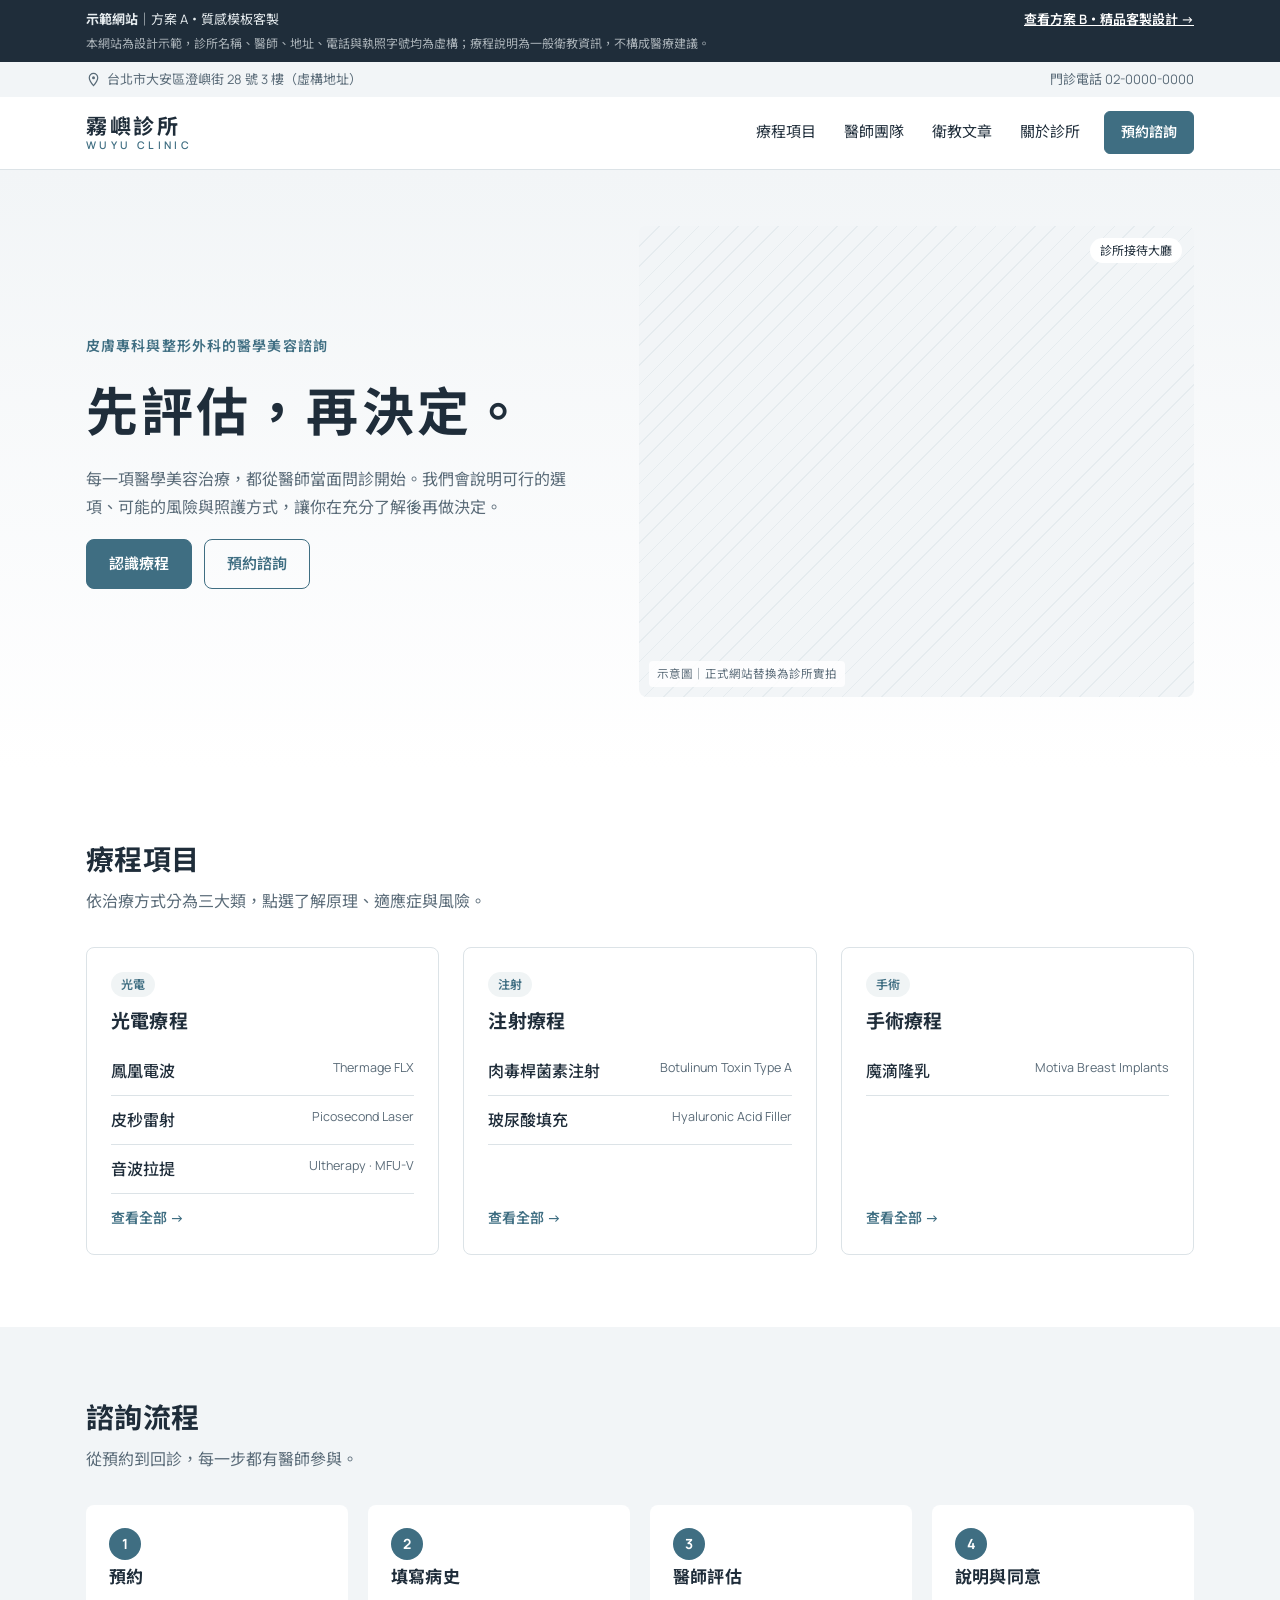
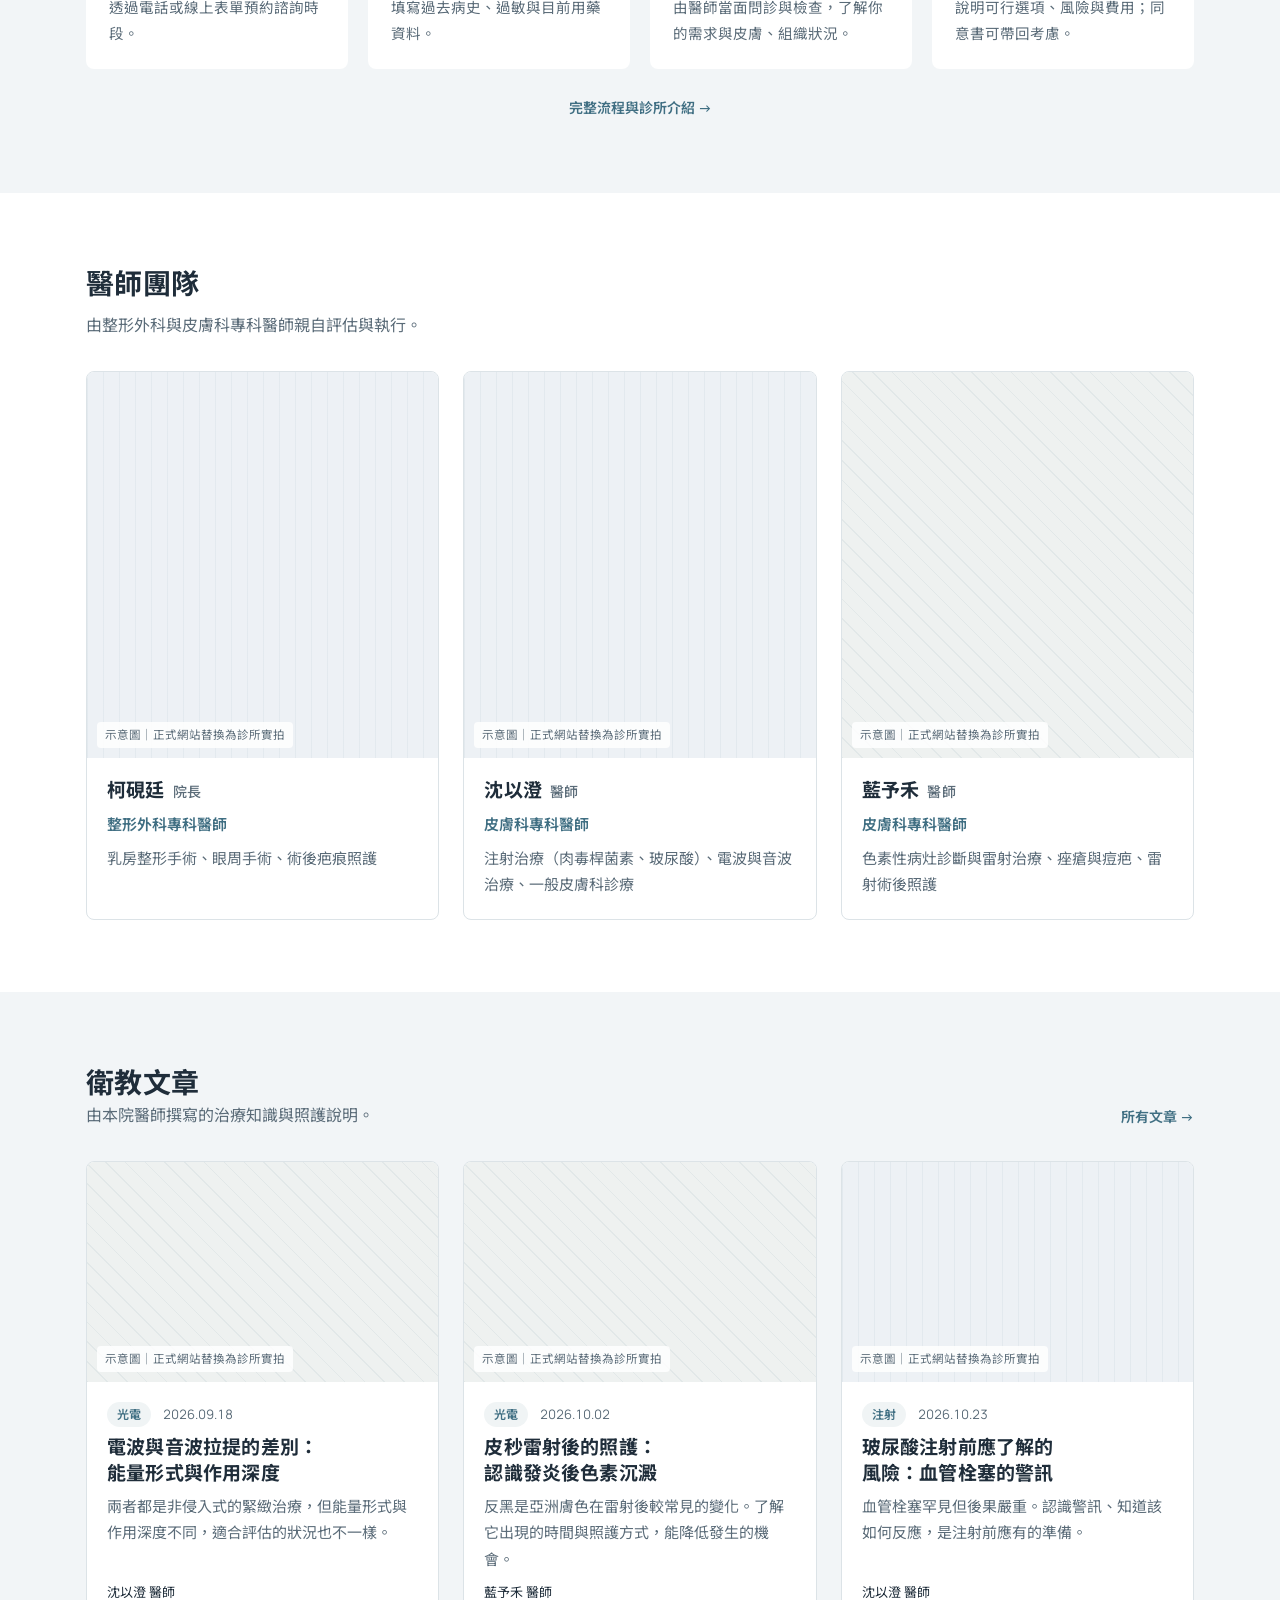
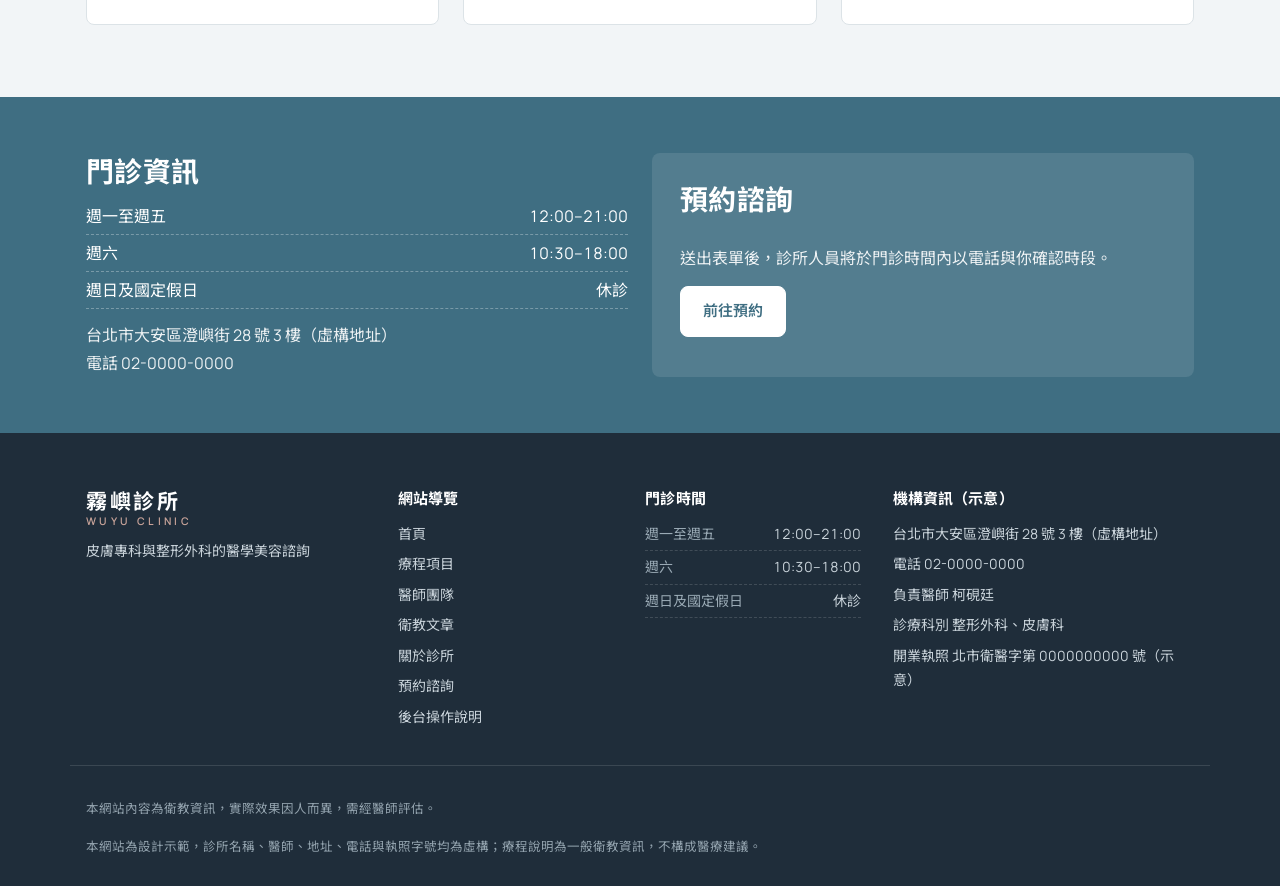
==== a/index.html @ 8a600ec7 "Add clinic website demo: plan A and plan B Co-Authored-By: Claude Opus 5.5 <noreply@anthropic.com> C" ====
<!doctype html><html lang="zh-Hant"><head><meta charset="utf-8"><meta name="robots" content="noindex,nofollow"><meta name="viewport" content="width=device-width,initial-scale=1,viewport-fit=cover"><style>body{margin:0}img{max-width:100%}[hidden]{display:none!important}</style></head><body><title>霧嶼診所 方案A</title>
<meta name="claude:viewport-fit-sides" content="cover">
<meta name="description" content="霧嶼診所（虛構）官方網站示範：療程介紹、醫師團隊、衛教文章與預約諮詢。">
<link rel="preconnect" href="https://fonts.googleapis.com"><link rel="preconnect" href="https://fonts.gstatic.com" crossorigin>
<link rel="stylesheet" href="https://fonts.googleapis.com/css2?family=Manrope:wght@400;500;600;700&family=Noto+Sans+TC:wght@400;500;700&display=swap">
<style>/* Shared: WordPress admin mock (fixed WP look in both versions) */
.wp-scroll{overflow-x:auto;-webkit-overflow-scrolling:touch;border-radius:6px;box-shadow:0 1px 2px rgba(0,0,0,.08),0 12px 32px -12px rgba(20,30,40,.25)}
.wp{min-width:760px;font-family:-apple-system,"Segoe UI","Noto Sans TC",sans-serif;font-size:13px;color:#1d2327;background:#f0f0f1;line-height:1.5;text-align:left}
.wp-bar{display:flex;gap:12px;align-items:center;background:#1d2327;color:#f0f0f1;height:32px;padding:0 12px;font-size:12px}
.wp-logo{width:20px;height:20px;border-radius:50%;border:1.5px solid #c3c4c7;display:grid;place-items:center;font-weight:700;font-size:11px;font-family:Georgia,serif}
.wp-bar-r{margin-left:auto;opacity:.8}
.wp-body{display:flex}
.wp-menu{width:132px;flex:none;background:#1d2327;padding:8px 0;display:flex;flex-direction:column}
.wp-menu span{color:#c3c4c7;padding:7px 14px;font-size:12.5px}
.wp-menu span.on{background:#2271b1;color:#fff}
.wp-main{flex:1;min-width:0;padding:16px 20px 22px}
.wp-h{display:flex;align-items:center;gap:12px;font-size:20px;font-weight:400;margin-bottom:14px}
.wp-card,.wp-box{background:#fff;border:1px solid #c3c4c7;padding:14px;margin-bottom:12px}
.wp-box{padding:10px 12px}
.wp-label{font-weight:600;margin:10px 0 5px;display:flex;align-items:center;gap:6px}
.wp-label:first-child{margin-top:0}
.wp-label.sm{font-size:12px;margin-top:10px}
.wp-label em{font-style:normal;font-weight:400;color:#646970;font-size:12px}
.wp-label .req{font-weight:500;font-size:11px;color:#b32d2e;background:#fcf0f1;padding:0 6px;border-radius:2px}
.wp-input{display:block;width:100%;box-sizing:border-box;border:1px solid #8c8f94;border-radius:4px;background:#fff;padding:6px 8px;min-height:32px;font:inherit;color:#2c3338;white-space:nowrap;overflow:hidden;text-overflow:ellipsis}
.wp-input.lg{font-size:18px;padding:8px 10px}
.wp-input.tall{white-space:normal;min-height:58px}
.wp-input.doc{min-height:96px;border-top-left-radius:0;border-top-right-radius:0}
.wp-input.rep{display:flex;justify-content:space-between;margin-bottom:4px}
.wp-input.rep span{color:#b32d2e}
.wp-input.live{outline:2px solid #2271b1;outline-offset:1px}
.wp-input.locked{background:#f6f7f7;color:#50575e;display:flex;gap:6px;align-items:center}
.wp-btn{display:inline-block;background:#2271b1;color:#fff;border:1px solid #2271b1;border-radius:3px;padding:4px 10px;font:inherit;font-size:12.5px;cursor:pointer;white-space:nowrap}
.wp-btn.ghost{background:#f6f7f7;color:#2271b1;font-size:12px}
button.wp-btn:hover{background:#135e96}
button.wp-btn:focus-visible,.wp-link.btn:focus-visible,.wp-pick:focus-visible,.wp-input.live:focus-visible{outline:2px solid #f0b849;outline-offset:2px}
.wp-hint{color:#646970;font-size:12px;display:flex;align-items:center;gap:6px}
.wp-hint.sep{border-top:1px dashed #c3c4c7;padding-top:10px;margin-top:14px}
.wp-row{display:flex;gap:10px;align-items:center;flex-wrap:wrap;margin:6px 0}
.wp-row.end{justify-content:flex-end}.wp-row.between{justify-content:space-between}
.wp-link{color:#2271b1;font-size:12px;cursor:default}
.wp-link.btn{background:none;border:0;padding:0;font:inherit;font-size:12px;color:#2271b1;cursor:pointer;text-decoration:underline;text-underline-offset:2px}
.wp-link.danger{color:#b32d2e}
.wp-imgfield{display:flex;gap:14px;align-items:flex-start}
.wp-imgmeta{flex:1;min-width:0}
.wp-thumb{width:220px;aspect-ratio:16/9;border:1px solid #dcdcde;overflow:hidden;background:#f6f7f7;flex:none}
.wp-thumb.sm{width:100%}.wp-thumb.xs{width:96px}
.wp-thumb.sel{outline:3px solid #2271b1;outline-offset:-3px}
.wp-thumb>*{width:100%;height:100%;display:block}
.wp-banners{display:grid;grid-template-columns:repeat(4,1fr);gap:10px}
.wp-banners>div{display:flex;flex-direction:column;gap:3px;font-size:12px}
.wp-picker{border-top:1px solid #dcdcde;margin-top:12px;padding-top:4px}
.wp-pickgrid{display:grid;grid-template-columns:repeat(3,1fr);gap:10px}
.wp-pick{border:1px solid #c3c4c7;background:#fff;padding:4px;cursor:pointer;display:flex;flex-direction:column;gap:4px;font:inherit;font-size:11px;color:#50575e;text-align:left}
.wp-pick>:first-child{aspect-ratio:16/9;width:100%;overflow:hidden}
.wp-pick.sel{outline:3px solid #2271b1;outline-offset:-1px}
.wp-pick:hover{border-color:#2271b1}
.wp-drop{border:2px dashed #c3c4c7;background:#fff;padding:18px;display:flex;gap:8px;justify-content:center;align-items:center;color:#50575e;margin-bottom:12px}
.wp-media{display:grid;grid-template-columns:repeat(8,1fr);gap:8px}
.wp-media .wp-thumb{width:100%;aspect-ratio:1}
.wp-table{width:100%;border-collapse:collapse;background:#fff;border:1px solid #c3c4c7;margin-top:8px}
.wp-table th{text-align:left;font-weight:600;padding:8px 10px;border-bottom:1px solid #c3c4c7}
.wp-table td{padding:8px 10px;border-bottom:1px solid #f0f0f1;vertical-align:top}
.wp-table tr:nth-child(even) td{background:#f6f7f7}
.wp-table tr.draft strong{color:#8c8f94}
.wp-table td.num{font-variant-numeric:tabular-nums;color:#50575e}
.wp-rowact{display:flex;gap:10px;margin-top:2px;flex-wrap:wrap}
.wp-status{font-size:11.5px;padding:1px 8px;border-radius:10px}
.wp-status.pub{background:#edfaef;color:#00701a}.wp-status.dr{background:#fcf9e8;color:#8a6100}
.wp-edit{display:flex;gap:16px;align-items:flex-start}
.wp-edit.mt{margin-top:16px}
.wp-fields{flex:1;min-width:0;background:#fff;border:1px solid #c3c4c7;padding:14px}
.wp-side{width:200px;flex:none}
.wp-grid4{display:grid;grid-template-columns:repeat(4,1fr);gap:8px}
.wp-grid2{display:grid;grid-template-columns:1fr 1fr;gap:0 12px}
.wp-notice{background:#fcf9e8;border-left:4px solid #dba617;padding:8px 12px;margin-bottom:12px}
.wp-toast{background:#edfaef;border-left:4px solid #00a32a;padding:10px 14px;margin:0 0 16px;font-size:14px;color:#1d2327}
.wp-check{font-size:12px;margin:6px 0 4px;padding:6px 10px;border-radius:3px}
.wp-check.ok{background:#edfaef;color:#00701a}
.wp-check.warn{background:#fcf0f1;color:#8a2424}
.wp-check-text{margin-top:4px;color:#1d2327}
.wp-check mark{background:#f5c0c0;color:#8a2424;padding:0 2px}
.wp-cb{display:inline-block;width:12px;height:12px;border:1px solid #8c8f94;border-radius:2px;background:#fff}
.wp-cb.on{background:#2271b1;border-color:#2271b1;box-shadow:inset 0 0 0 2px #fff}
.wp-toolbar{display:flex;gap:12px;align-items:center;border:1px solid #8c8f94;border-bottom:0;padding:5px 10px;margin-top:10px;background:#f6f7f7;border-radius:4px 4px 0 0;font-size:12px;color:#3c434a}
.sr-only{position:absolute;width:1px;height:1px;overflow:hidden;clip:rect(0 0 0 0);white-space:nowrap}

/* A: standard premium clinic theme — boxed 1140 grid, header + banner + main/sidebar, cards */
:root{
  --bg:#FFFFFF; --surface:#F2F5F7; --ink:#1F2D3A; --muted:#5A6B78; --primary:#3F6E82; --primary-d:#2F5466; --accent:#C9A49A; --line:#DCE3E7; --warn-bg:#FBF3F0;
  --f-sans:"Manrope","Noto Sans TC","PingFang TC","Microsoft JhengHei",sans-serif;
  color-scheme:light;
}
*{box-sizing:border-box}
body{background:var(--bg);color:var(--ink);font-family:var(--f-sans);font-size:16px;line-height:1.75;-webkit-font-smoothing:antialiased}
a{color:var(--primary)}
h1,h2,h3,h4{line-height:1.35;text-wrap:balance;margin:0;font-weight:700;letter-spacing:.01em}
p{margin:0}
.wrap{max-width:1140px;margin:0 auto;padding-left:max(16px,env(safe-area-inset-left,0px));padding-right:max(16px,env(safe-area-inset-right,0px))}
:focus-visible{outline:2px solid var(--primary);outline-offset:3px}
.demobar{background:var(--ink);color:#E6ECEF;font-size:13px;padding-block:8px}
.demobar .wrap:first-child{display:flex;flex-wrap:wrap;gap:4px 16px;justify-content:space-between}
.demobar a{color:#fff;font-weight:600}
.demobar .fic{opacity:.7;font-size:12px;margin-top:2px}
.topbar{background:var(--surface);font-size:13px;color:var(--muted)}
.topbar .wrap{display:flex;justify-content:space-between;gap:12px;flex-wrap:wrap;padding-block:6px}
.topbar span{display:inline-flex;gap:6px;align-items:center}
.hdr{position:sticky;top:env(safe-area-inset-top,0px);z-index:20;background:rgba(255,255,255,.97);border-bottom:1px solid var(--line);backdrop-filter:blur(8px)}
body::before{content:"";position:fixed;inset:0 0 auto;height:env(safe-area-inset-top,0px);z-index:30;background:var(--bg)}
.hdr .wrap{display:flex;align-items:center;justify-content:space-between;gap:16px;min-height:72px}
.logo{display:flex;flex-direction:column;text-decoration:none;color:var(--ink);line-height:1.2}
.logo-zh{font-size:21px;font-weight:700;letter-spacing:.12em}
.logo-en{font-size:10.5px;letter-spacing:.32em;color:var(--primary);font-weight:600}
.logo.light{color:#fff}.logo.light .logo-en{color:var(--accent)}
.nav{display:flex;align-items:center;gap:4px}
.nav a{color:var(--ink);text-decoration:none;padding:8px 12px;font-size:15px;border-radius:6px}
.nav a:not(.btn):hover,.nav a.is-current:not(.btn){color:var(--primary)}
.nav a.is-current:not(.btn){box-shadow:inset 0 -2px 0 var(--accent);border-radius:0}
.burger{display:none;background:none;border:0;width:44px;height:44px;padding:10px;cursor:pointer;flex-direction:column;justify-content:space-between}
.burger span:not(.sr-only){display:block;height:2px;background:var(--ink);border-radius:2px}
.btn{display:inline-flex;align-items:center;justify-content:center;gap:6px;background:var(--primary);color:#fff;text-decoration:none;border:1px solid var(--primary);padding:11px 22px;border-radius:8px;font:inherit;font-weight:600;font-size:15px;cursor:pointer;transition:background .15s}
.btn:hover{background:var(--primary-d);border-color:var(--primary-d)}
.btn.sm{padding:8px 16px;font-size:14px;color:#fff!important;margin-left:8px}
.btn.line{background:transparent;color:var(--primary)}
.btn.line:hover{background:var(--surface)}
.btn.light{background:#fff;color:var(--primary);border-color:#fff}
.row{display:flex;gap:12px;flex-wrap:wrap}
#app{transition:opacity .15s}#app.fade{opacity:0}
/* placeholders */
.ph{position:relative;background-color:var(--surface);background-image:repeating-linear-gradient(135deg,rgba(63,110,130,.07) 0 1px,transparent 1px 14px);aspect-ratio:16/10;border-radius:8px;display:flex;align-items:flex-end;overflow:hidden;max-width:100%}
.ph.v1{background-color:#EEF1F0;background-image:repeating-linear-gradient(45deg,rgba(63,110,130,.07) 0 1px,transparent 1px 14px)}
.ph.v2{background-color:#F4EFED;background-image:repeating-linear-gradient(135deg,rgba(201,164,154,.16) 0 1px,transparent 1px 14px)}
.ph.v3{background-color:#EDF1F5;background-image:repeating-linear-gradient(90deg,rgba(63,110,130,.06) 0 1px,transparent 1px 16px)}
.ph span{font-size:11.5px;color:var(--muted);background:rgba(255,255,255,.85);padding:3px 8px;margin:10px;border-radius:4px}
.ph.tall{aspect-ratio:4/3.4}.ph.portrait{aspect-ratio:4/4.4}.ph.avatar{width:56px;aspect-ratio:1;border-radius:50%;flex:none}.ph.avatar span{display:none}
.ph.mini{border-radius:0;aspect-ratio:auto;height:100%}
/* sections */
.sec{padding-block:72px}.sec.alt{background:var(--surface)}
.sec-h{margin-bottom:32px;display:flex;flex-direction:column;gap:8px}
.sec-h h2,.main h2,.split h2,.infoband h2,.handover h2{font-size:28px}
.sec-h p{color:var(--muted)}
.row-between{flex-direction:row;justify-content:space-between;align-items:flex-end;flex-wrap:wrap;gap:12px}
.eyebrow{color:var(--primary);font-weight:600;font-size:14px;letter-spacing:.08em}
.hero{background:linear-gradient(180deg,var(--surface),var(--bg));padding-block:56px 72px}
.hero-grid{display:grid;grid-template-columns:1fr 1.1fr;gap:48px;align-items:center}
.hero-t{display:flex;flex-direction:column;gap:18px}
.hero h1{font-size:clamp(34px,5vw,52px);letter-spacing:.06em}
.hero-t>p:not(.eyebrow){color:var(--muted);max-width:30em}
.hero-i{position:relative}
.ph-cap{position:absolute;right:12px;top:12px;font-size:12px;background:var(--bg);padding:2px 10px;border-radius:20px;color:var(--ink)}
.grid2{display:grid;grid-template-columns:repeat(2,minmax(0,1fr));gap:24px}
.grid3{display:grid;grid-template-columns:repeat(3,minmax(0,1fr));gap:24px}
.grid4{display:grid;grid-template-columns:repeat(4,minmax(0,1fr));gap:20px}
.card{background:var(--bg);border:1px solid var(--line);border-radius:8px;overflow:hidden;text-decoration:none;color:inherit;display:flex;flex-direction:column;transition:border-color .15s}
a.card:hover{border-color:var(--primary)}
.card>.ph{border-radius:0}
.card-b{padding:20px;display:flex;flex-direction:column;gap:8px;flex:1}
.card h3{font-size:19px}.card h3 small,.doc h2 small{font-size:14px;color:var(--muted);font-weight:500;margin-left:4px}
.card p{color:var(--muted);font-size:15px}
.card .en{font-size:13px;letter-spacing:.04em;color:var(--primary);margin-top:-4px}
.tag{align-self:flex-start;font-size:12px;font-weight:600;color:var(--primary);background:rgba(63,110,130,.08);padding:2px 10px;border-radius:20px}
.more{color:var(--primary);font-weight:600;font-size:14px;margin-top:auto;text-decoration:none}
.card.cat{padding:24px;gap:12px}
.card.cat ul{list-style:none;margin:0;padding:0;display:flex;flex-direction:column}
.card.cat li a{display:flex;justify-content:space-between;gap:8px;padding:10px 0;border-bottom:1px solid var(--line);color:var(--ink);text-decoration:none;font-weight:500}
.card.cat li a:hover{color:var(--primary)}
.card.cat small{color:var(--muted);font-weight:400;font-size:12.5px;text-align:right}
.spec{color:var(--primary)!important;font-weight:600}
.meta{display:flex;gap:12px;align-items:center;font-size:13px;color:var(--muted);flex-wrap:wrap}
.meta time{font-variant-numeric:tabular-nums}
.byline{font-size:13px;color:var(--ink);margin-top:auto}
.steps{list-style:none;margin:0;padding:0;display:grid;grid-template-columns:repeat(4,minmax(0,1fr));gap:20px;counter-reset:s}
.steps.six{grid-template-columns:repeat(3,minmax(0,1fr))}
.steps li{background:var(--bg);border:1px solid var(--line);border-radius:8px;padding:22px;display:flex;flex-direction:column;gap:6px}
.sec.alt .steps li{border-color:transparent}
.steps .n{width:32px;height:32px;border-radius:50%;background:var(--primary);color:#fff;display:grid;place-items:center;font-weight:700;font-size:14px}
.steps h3{font-size:17px}.steps p{color:var(--muted);font-size:14.5px}
.center{text-align:center;margin-top:24px}
.infoband{background:var(--primary);color:#fff;padding-block:56px}
.infoband .hours dt,.infoband .hours dd{color:#fff}
.infoband p{margin-top:12px;opacity:.9}
.cta-box{background:rgba(255,255,255,.1);border-radius:8px;padding:28px;display:flex;flex-direction:column;gap:14px;align-items:flex-start}
.hours{margin:12px 0 0;display:flex;flex-direction:column;gap:4px}
.hours div{display:flex;justify-content:space-between;gap:16px;border-bottom:1px dashed var(--line);padding-bottom:4px}
.infoband .hours div{border-color:rgba(255,255,255,.3)}
.hours dt{color:var(--muted)}.hours dd{margin:0;font-variant-numeric:tabular-nums}
/* banner + layout */
.banner{background:var(--surface);padding-block:40px 44px;border-bottom:1px solid var(--line)}
.banner h1{font-size:clamp(28px,4vw,38px);margin-top:8px;letter-spacing:.04em}
.banner p{color:var(--muted);margin-top:8px;max-width:42em}
.crumb{font-size:13px;color:var(--muted)}.crumb a{color:var(--muted);text-decoration:none}.crumb a:hover{color:var(--primary)}
.layout{display:grid;grid-template-columns:minmax(0,8fr) minmax(0,4fr);gap:48px;align-items:start}
.main{display:flex;flex-direction:column;gap:16px;min-width:0}
.main h2{font-size:23px;margin-top:20px}
.main>p,.prose p{max-width:65ch}
.lead{font-size:18px;color:var(--ink)}
.side{display:flex;flex-direction:column;gap:20px;position:sticky;top:96px}
.side-card{border:1px solid var(--line);border-radius:8px;padding:22px;display:flex;flex-direction:column;gap:10px}
.side-card h3{font-size:16px}.side-card h3:not(:first-child){margin-top:10px}
.side-card.cta{background:var(--surface);border-color:transparent}
.side-card .phone{font-size:14px;color:var(--muted)}
.links{list-style:none;margin:0;padding:0}
.links li{display:flex;justify-content:space-between;border-bottom:1px solid var(--line);padding:8px 0;font-size:15px}
.links a{color:var(--ink);text-decoration:none}.links a:hover{color:var(--primary)}
.doc-mini{display:flex;gap:12px;align-items:center;text-decoration:none;color:var(--ink)}
.doc-mini span{display:flex;flex-direction:column}.doc-mini small{color:var(--muted)}
.checks,.dots{margin:0;padding:0;list-style:none;display:flex;flex-direction:column;gap:8px}
.checks li,.dots li{padding-left:24px;position:relative}
.checks li::before{content:"";position:absolute;left:2px;top:.55em;width:10px;height:6px;border-left:2px solid var(--primary);border-bottom:2px solid var(--primary);transform:rotate(-45deg)}
.dots li::before{content:"";position:absolute;left:6px;top:.7em;width:6px;height:6px;border-radius:50%;background:var(--accent)}
.infogrid{display:grid;grid-template-columns:repeat(2,minmax(0,1fr));gap:12px;margin:0}
.infogrid div{background:var(--surface);border-radius:8px;padding:14px 16px}
.infogrid dt{font-size:13px;color:var(--primary);font-weight:700}.infogrid dd{margin:4px 0 0;font-size:15px}
.acc{border:1px solid var(--line);border-radius:8px;padding:4px 20px 18px}
.acc summary{cursor:pointer;list-style:none;display:flex;justify-content:space-between;align-items:center;padding-block:12px}
.acc summary::-webkit-details-marker{display:none}
.acc summary::after{content:"";width:9px;height:9px;border-right:2px solid var(--muted);border-bottom:2px solid var(--muted);transform:rotate(45deg);transition:transform .15s;flex:none}
.acc[open] summary::after{transform:rotate(-135deg)}
.acc summary h2{margin:0;font-size:20px}
.acc.sm{padding:0 14px 12px}.acc.sm summary h3{font-size:15px}
.risks{margin:0;display:flex;flex-direction:column;gap:10px}
.risks div{display:grid;grid-template-columns:7em 1fr;gap:12px}
.risks dt{font-weight:700;font-size:14px;color:var(--ink)}.risks dd{margin:0}
.extra{background:var(--surface);padding:14px 18px;border-radius:8px}
.notice{background:var(--warn-bg);border:1px solid #EBD9D3;border-radius:8px;padding:16px 20px;display:flex;flex-direction:column;gap:4px;font-size:15px}
.fee{margin-top:28px;font-size:14px;color:var(--muted)}
.hint{font-size:13px;color:var(--muted);margin-top:16px}
.tabs{display:flex;gap:8px;flex-wrap:wrap;margin-bottom:28px}
.tabs button{font:inherit;font-size:15px;padding:8px 20px;border-radius:20px;border:1px solid var(--line);background:var(--bg);color:var(--ink);cursor:pointer}
.tabs button[aria-pressed="true"]{background:var(--primary);border-color:var(--primary);color:#fff}
.list{display:flex;flex-direction:column;gap:20px}
.row-card{flex-direction:row}.row-card>.ph{width:38%;flex:none;aspect-ratio:auto}
.row-card h2{font-size:20px;margin:0}
.doc .card-b{gap:10px}.doc h2{font-size:22px}.doc h3{font-size:15px;margin-top:6px}
.cert{font-size:13px;color:var(--muted);margin-top:8px}
.split{display:grid;grid-template-columns:1fr 1fr;gap:48px;align-items:center;margin-bottom:48px}
.split.rev>.ph{order:2}
.split p{color:var(--muted);margin-top:10px;font-size:17px}
.info{list-style:none;margin:0;padding:0;display:flex;flex-direction:column;gap:4px;font-size:14px}
.info.dark{font-size:15px;margin-top:12px}
.narrow{max-width:720px;display:flex;flex-direction:column;gap:16px}
/* form */
.form{gap:18px}
.form label{display:flex;flex-direction:column;gap:6px;font-weight:600;font-size:15px}
.form label b{font-size:12px;color:#A0524A;font-weight:600;margin-left:4px}
.form input:not([type=radio]):not([type=checkbox]),.form select,.form textarea{font:inherit;font-weight:400;padding:11px 14px;border:1px solid var(--line);border-radius:8px;background:var(--bg);color:var(--ink);width:100%}
.form input:focus,.form select:focus,.form textarea:focus{outline:2px solid var(--primary);outline-offset:0;border-color:var(--primary)}
.f2{display:grid;grid-template-columns:1fr 1fr;gap:18px}
fieldset{border:0;padding:0;margin:0}legend{font-weight:600;font-size:15px;margin-bottom:6px}
.radios{display:flex;gap:16px;flex-wrap:wrap;padding-top:8px}
.form label.r,.form label.chk{flex-direction:row;align-items:center;gap:8px;font-weight:400}
.form label.chk{align-items:flex-start;font-size:14.5px}.form label.chk input{margin-top:6px}
.form .btn{align-self:flex-start}
.formstatus{background:var(--surface);border-left:3px solid var(--primary);padding:12px 16px;font-size:14.5px}
.map{margin:48px 0 0}.map figcaption{font-size:13px;color:var(--muted);margin-top:8px}
.mapsvg{width:100%;height:auto;border-radius:8px;display:block}
.m-bg{fill:#EAF0F2}.m-road{stroke:#fff;stroke-width:8;fill:none}.m-main{stroke:#fff;stroke-width:16;fill:none}.m-river{stroke:#C7DCE4;stroke-width:14;fill:none}.m-park{fill:#DCE8DF;rx:6}
.m-pin{fill:var(--primary)}.m-pin-halo{fill:rgba(63,110,130,.2)}.m-label{font-size:15px;font-weight:700;fill:var(--ink);font-family:var(--f-sans)}.m-label.sm{font-size:12px;fill:var(--muted);font-weight:500}.m-mrt{fill:var(--accent)}.m-mrt-t{fill:#fff;font-size:11px;font-weight:700;text-anchor:middle;font-family:var(--f-sans)}
/* backend */
.toc{display:flex;flex-wrap:wrap;gap:8px;margin-bottom:40px}
.toc button{font:inherit;font-size:14px;border:1px solid var(--line);background:var(--bg);border-radius:20px;padding:6px 14px;cursor:pointer;color:var(--ink)}
.toc button:hover{border-color:var(--primary);color:var(--primary)}
.bk{display:flex;flex-direction:column;gap:20px;padding-block:28px 44px;border-top:1px solid var(--line);scroll-margin-top:90px}
.bk-t{display:flex;gap:16px}
.bk-t .n{width:36px;height:36px;border-radius:50%;background:var(--primary);color:#fff;display:grid;place-items:center;font-weight:700;flex:none}
.bk-t>div{display:flex;flex-direction:column;gap:10px;min-width:0}
.bk h2{font-size:24px}.bk p{color:var(--muted);max-width:60ch}
.bk .checks{flex-direction:row;flex-wrap:wrap;gap:6px 24px;font-size:14.5px}
.demo-note{background:#FFF8E5;color:#6B5300!important;border-radius:6px;padding:8px 12px;font-size:14px;align-self:flex-start}
.handover{background:var(--surface);border-radius:8px;padding:28px;display:flex;flex-direction:column;gap:14px}
/* footer */
.ftr{background:var(--ink);color:#C9D3DA;padding-block:56px 28px;font-size:14px}
.ftr-grid{display:grid;grid-template-columns:1.3fr 1fr 1fr 1.4fr;gap:32px}
.ftr h4{color:#fff;font-size:15px;margin-bottom:12px}
.ftr p{margin-top:12px}
.ftr ul{list-style:none;margin:0;padding:0;display:flex;flex-direction:column;gap:6px}
.ftr a{color:#C9D3DA;text-decoration:none}.ftr a:hover{color:#fff}
.ftr .hours div{border-color:rgba(255,255,255,.15)}.ftr .hours dt{color:#9AAAB5}
.ftr-note{border-top:1px solid rgba(255,255,255,.12);margin-top:36px;padding-top:20px;font-size:12.5px;color:#93A3AE;display:flex;flex-direction:column;gap:4px}
/* responsive */
@media (max-width:960px){
  .burger{display:flex}
  .nav{position:absolute;left:0;right:0;top:100%;background:var(--bg);flex-direction:column;align-items:stretch;padding:8px max(16px,env(safe-area-inset-left,0px)) 16px;border-bottom:1px solid var(--line);display:none;box-shadow:0 12px 24px -12px rgba(0,0,0,.15)}
  .nav.open{display:flex}
  .nav a{padding:12px 4px;border-bottom:1px solid var(--line)}
  .nav a.is-current:not(.btn){box-shadow:none}
  .btn.sm{margin:12px 0 0;padding:12px}
  .hero-grid,.layout,.split{grid-template-columns:1fr;gap:32px}
  .split.rev>.ph{order:0}
  .side{position:static}
  .grid3,.grid4{grid-template-columns:repeat(2,minmax(0,1fr))}
  .steps{grid-template-columns:repeat(2,minmax(0,1fr))}
  .steps.six{grid-template-columns:repeat(2,minmax(0,1fr))}
  .ftr-grid{grid-template-columns:1fr 1fr}
}
@media (max-width:640px){
  body{font-size:15.5px}
  .sec{padding-block:48px}
  .grid2,.grid3,.grid4,.steps,.steps.six,.f2,.infogrid,.ftr-grid{grid-template-columns:1fr}
  .row-card{flex-direction:column}.row-card>.ph{width:100%;aspect-ratio:16/9}
  .risks div{grid-template-columns:1fr;gap:2px}
  .topbar .wrap span:first-child{display:none}
  .bk-t .n{width:30px;height:30px}
}
@media (prefers-reduced-motion:reduce){#app,.btn,.card,.acc summary::after{transition:none}}
</style>
<div id="shell-top"></div>
<main id="app" class="app"></main>
<div id="shell-bottom"></div>
<script>const OTHER_URL = "../b/";
const CLINIC = {
  name: '霧嶼診所', en: 'WUYU CLINIC',
  tagline: '先評估，再決定。',
  sub: '皮膚專科與整形外科的醫學美容諮詢',
  address: '台北市大安區澄嶼街 28 號 3 樓（虛構地址）',
  phone: '02-0000-0000',
  hours: [['週一至週五', '12:00–21:00'], ['週六', '10:30–18:00'], ['週日及國定假日', '休診']],
  director: '柯硯廷',
  license: '北市衛醫字第 0000000000 號（示意）',
  depts: '整形外科、皮膚科',
  transit: ['捷運站步行約 5 分鐘（示意）', '鄰近設有收費停車場（示意）'],
  fiction: '本網站為設計示範，診所名稱、醫師、地址、電話與執照字號均為虛構；療程說明為一般衛教資訊，不構成醫療建議。'
};

const NOTE_EFFECT = '實際效果因人而異，需經醫師評估。';
const NOTE_FEE = '費用依衛生局核定之收費標準收取，於諮詢時由診所人員說明。';
const NOTE_ARTICLE = '本文為一般衛教資訊，不能取代醫師當面診察。';

const CATS = { light: '光電', inject: '注射', surgery: '手術' };

const TREATMENTS = [
  {
    id: 'thermage', name: '鳳凰電波', en: 'Thermage FLX', cat: 'light', seed: 11, doctor: 'shen',
    summary: '以單極電波加熱真皮層與皮下纖維中隔的非侵入式緊緻治療。',
    principle: ['治療探頭將單極射頻能量傳入皮膚深層，使膠原蛋白受熱收縮，並啟動後續數月的膠原新生。', '探頭同步噴出冷媒保護表皮，並以震動減輕熱感。變化通常在治療後二至六個月逐步出現。'],
    indications: ['臉部與頸部輕至中度皮膚鬆弛', '眼周皮膚鬆弛與細紋（使用眼周專用探頭）', '腹部、手臂、大腿等部位的皮膚鬆弛'],
    info: [['時間', '全臉約 60–90 分鐘'], ['麻醉', '表面麻醉藥膏為主，是否併用其他止痛方式由醫師評估'], ['恢復期', '多數人當日可恢復日常作息，泛紅與輕微腫脹通常數小時至數日消退'], ['間隔', '一般為單次治療，是否再次治療及間隔由醫師依皮膚狀況評估']],
    risks: [['常見', '泛紅、腫脹、熱痛感、短暫麻刺感。'], ['少見', '燙傷、水泡、結痂、色素變化、局部凹陷或表面不平整、疤痕、暫時性感覺異常。']],
    contra: ['裝有心律調節器、植入式電擊器等電子裝置者', '懷孕中', '治療部位有傷口、感染或發炎性皮膚病', '治療部位有金屬植入物或近期注射填充物者（需先告知醫師評估）', '蟹足腫體質者'],
    care: ['當日以溫水清潔，一週內避免三溫暖、泡湯與去角質', '加強保濕與防曬', '出現水泡、持續疼痛或皮膚顏色改變，請儘速回診'],
    articles: ['rf-mfu']
  },
  {
    id: 'pico', name: '皮秒雷射', en: 'Picosecond Laser', cat: 'light', seed: 23, doctor: 'lan',
    summary: '以皮秒級（10⁻¹² 秒）脈衝處理色素與膚質問題的雷射治療。',
    principle: ['極短脈衝主要以光震波效應震碎色素顆粒，再由身體代謝，對周圍組織的熱傷害相對較少。', '搭配聚焦陣列透鏡時，能在皮膚內形成微小空泡，引發真皮層的修復與重塑。常用波長為 532、755、1064 奈米，由醫師依病灶選擇。'],
    indications: ['曬斑、雀斑等良性表淺色素斑', '太田母斑、顴骨母斑等真皮層色素病灶', '刺青', '痘疤與毛孔粗大（聚焦陣列模式）', '肝斑須經醫師評估，並非人人適合雷射治療'],
    info: [['時間', '雷射約 15–30 分鐘，另需敷表面麻醉藥膏約 30–40 分鐘'], ['麻醉', '表面麻醉'], ['恢復期', '泛紅多於數小時至兩日內消退；除斑部位可能結痂約 5–7 日，需待其自然脫落'], ['間隔', '通常需多次治療，每次間隔約 4–8 週，由醫師評估']],
    risks: [['常見', '泛紅、腫脹、點狀出血、結痂。'], ['色素變化', '發炎後色素沉澱（俗稱反黑）在亞洲膚色較常發生，多數於數月內漸淡，少數持續較久。'], ['少見', '色素脫失（反白）、水泡、疤痕、單純疱疹復發。'], ['刺青治療', '可能發生顏料變色或過敏反應。']],
    contra: ['懷孕中', '治療部位近期曝曬或曬黑', '光敏感體質或正在使用光敏感藥物', '治療部位有感染或疱疹發作', '近期服用口服 A 酸者（需告知醫師）', '蟹足腫體質', '未經診斷、疑似惡性的色素病灶（應先由皮膚科診察）'],
    care: ['輕柔清潔，依醫囑塗抹藥膏', '痂皮勿摳抓', '嚴格防曬至少三個月（物理遮蔽加防曬產品）', '一週內暫停酸類、A 醇與去角質產品', '反黑期間不自行使用美白藥品，依回診安排追蹤'],
    articles: ['pico-care']
  },
  {
    id: 'ulthera', name: '音波拉提', en: 'Ultherapy · MFU-V', cat: 'light', seed: 37, doctor: 'shen',
    summary: '以可視化微聚焦超音波，在指定深度形成熱凝固點的非侵入式拉提治療。',
    principle: ['聚焦超音波將能量集中於皮下 1.5、3.0 與 4.5 毫米等深度（含筋膜層 SMAS），形成約攝氏 60–70 度的微小熱凝固點，引發組織收縮與膠原新生。', '治療時可透過即時超音波影像確認作用層次。變化通常於二至六個月逐步出現。'],
    indications: ['眉部下垂', '下顎線與頦下皮膚鬆弛', '頸部鬆弛', '前胸細紋'],
    info: [['時間', '全臉加頸部約 60–90 分鐘'], ['麻醉', '表面麻醉，必要時由醫師開立口服止痛藥'], ['恢復期', '多數人當日可恢復日常作息；泛紅、腫脹或觸痛可能持續數日至數週'], ['間隔', '由醫師評估，一般間隔一年以上']],
    risks: [['常見', '治療中痠痛感、泛紅、腫脹、觸痛、瘀青、短暫麻木或刺痛。'], ['少見', '暫時性神經麻痺（例如嘴角活動不對稱，多於數週內恢復）、條狀紅腫、燙傷、疤痕、局部脂肪減少造成凹陷。']],
    contra: ['治療部位有開放性傷口或嚴重囊腫型痤瘡', '治療部位有金屬植入物或植入式電子裝置', '懷孕中', '凝血功能異常或使用抗凝血藥物者（需評估）', '治療部位曾注射填充物者（需告知醫師）'],
    care: ['加強保濕與防曬', '一週內避免高溫環境與用力按摩', '觸痛屬常見反應，可依醫囑服用止痛藥', '出現表情不對稱、持續麻木或皮膚破損，請儘速回診'],
    articles: ['rf-mfu']
  },
  {
    id: 'botox', name: '肉毒桿菌素注射', en: 'Botulinum Toxin Type A', cat: 'inject', seed: 41, doctor: 'shen',
    summary: '注射 A 型肉毒桿菌素，暫時放鬆特定肌肉以改善動態紋路。',
    principle: ['肉毒桿菌素阻斷神經末梢釋放乙醯膽鹼，使注射的肌肉暫時放鬆。', '作用通常於注射後 3–7 日出現，約兩週趨於穩定，之後隨神經末梢功能恢復而逐漸消退。維持時間因人而異，一般約三至六個月。'],
    indications: ['皺眉紋、抬頭紋、魚尾紋等動態紋', '咀嚼肌肥大', '腋下多汗症', '部分用途屬藥品仿單核准適應症以外的使用，醫師會於諮詢時說明'],
    info: [['時間', '約 10–20 分鐘'], ['麻醉', '冰敷或表面麻醉'], ['恢復期', '注射後可恢復日常作息，針孔處可能有短暫紅點或瘀青'], ['間隔', '兩次注射至少間隔三個月，以降低產生抗體的機會']],
    risks: [['常見', '注射處疼痛、瘀青、腫脹、頭痛。'], ['可能發生', '眼瞼或眉毛下垂、表情不對稱或不自然、眼乾、咀嚼無力或笑容不對稱（下臉部注射）。'], ['少見', '過敏反應、產生抗體使作用減弱。'], ['罕見', '藥物作用擴散造成吞嚥、說話或呼吸困難，須儘速就醫。']],
    contra: ['懷孕或哺乳中', '重症肌無力、Lambert-Eaton 症候群、肌萎縮性側索硬化症等神經肌肉疾病', '對藥品成分過敏', '注射部位感染', '正在使用胺基糖苷類抗生素等可能影響神經肌肉傳導的藥物（需告知醫師）'],
    care: ['4 小時內保持上身直立，不揉壓注射部位', '24 小時內避免劇烈運動、飲酒、三溫暖', '約兩週後回診評估'],
    articles: []
  },
  {
    id: 'filler', name: '玻尿酸填充', en: 'Hyaluronic Acid Filler', cat: 'inject', seed: 53, doctor: 'shen',
    summary: '以交聯玻尿酸凝膠補充容積、修飾凹陷與輪廓的注射治療。',
    principle: ['玻尿酸是人體原有的多醣體。經交聯處理的凝膠注入皮下或骨膜上後，可提供支撐並結合水分。', '凝膠會被身體逐漸分解，維持時間依產品與部位而異。必要時可用玻尿酸酶溶解。'],
    indications: ['法令紋、木偶紋等靜態紋與凹陷', '淚溝', '蘋果肌與夫妻宮容積流失', '下巴、鼻部輪廓修飾', '唇部'],
    info: [['時間', '約 20–40 分鐘'], ['麻醉', '表面麻醉；部分產品含局部麻醉劑'], ['恢復期', '腫脹與瘀青多於 3–7 日消退'], ['間隔', '依部位、產品與個人代謝，由醫師評估是否補充']],
    risks: [['常見', '紅腫、瘀青、觸痛、暫時性硬塊或不平整。'], ['可能發生', '不對稱、表淺注射造成的泛藍（丁達爾現象）、感染、延遲性結節或肉芽腫、過敏。'], ['罕見但嚴重', '血管栓塞。填充物進入或壓迫血管，可能造成皮膚壞死、視力受損甚至失明，極少數有腦中風的報告。鼻部、眉間與額頭屬風險較高的部位。'], ['警訊', '注射後出現劇烈疼痛、皮膚發白或網狀紫斑、視力模糊，須馬上通知診所或前往急診。']],
    contra: ['懷孕或哺乳中', '對玻尿酸或局部麻醉劑過敏', '注射部位有感染或發炎', '自體免疫疾病活動期', '凝血功能異常或使用抗凝血藥物者（需評估）', '近期進行牙科治療或接種疫苗者（需告知醫師）'],
    care: ['當日避免化妝、按壓與揉捏', '一至兩週內避免三溫暖、泡湯與劇烈運動', '可冰敷減輕腫脹', '依安排於兩週後回診', '出現上述警訊不要等待觀察'],
    articles: ['filler-safety']
  },
  {
    id: 'motiva', name: '魔滴隆乳', en: 'Motiva Breast Implants', cat: 'surgery', seed: 67, doctor: 'ko',
    summary: '以矽膠乳房植入物進行的隆乳手術，須在全身麻醉下由整形外科專科醫師施行。',
    principle: ['醫師經乳房下緣、腋下或乳暈切口，將植入物置於乳腺下或胸大肌下（含雙平面）的腔室。', '魔滴為矽膠凝膠填充的植入物，外殼為奈米級細緻表面，凝膠可隨姿勢改變形態。切口、置放層次與尺寸，由醫師依胸廓與組織條件與當事人討論後決定。'],
    indications: ['乳房發育不足', '產後或體重變化後的乳房容積流失', '兩側乳房明顯不對稱'],
    info: [['時間', '手術約 1.5–2.5 小時'], ['麻醉', '全身麻醉，由麻醉科專科醫師執行並全程監測'], ['恢復期', '術後約 1–2 週可恢復一般文書工作；4–6 週內避免上肢重訓與劇烈運動'], ['追蹤', '乳房植入物並非終身使用的裝置，日後可能需要更換或取出；術後需定期回診，並依醫囑安排超音波或磁振造影檢查']],
    risks: [['手術相關', '出血與血腫、感染、血清腫、傷口癒合不良、疤痕增生、麻醉風險。'], ['植入物相關', '莢膜攣縮（變硬、變形、疼痛）、植入物破裂、移位或旋轉、波紋感、兩側不對稱、乳頭或皮膚感覺改變。可能需要再次手術。'], ['BIA-ALCL', '乳房植入物相關間變性大細胞淋巴瘤，屬罕見的淋巴瘤，目前報告多與粗糙面植入物相關。術後多年出現單側腫脹、積液或腫塊，應回診檢查。'], ['其他', '少數人於植入後出現疲倦、關節痛等全身性症狀的報告，因果關係仍在研究中。植入物可能影響乳房攝影判讀，檢查前請告知放射人員。']],
    contra: ['未滿 18 歲', '懷孕或哺乳中', '乳房有未治療的腫瘤或感染', '身體任何部位有活動性感染', '控制不佳的糖尿病、心肺疾病或凝血異常', '無法配合術後追蹤者', '吸菸者須於術前後戒菸'],
    care: ['依醫囑穿著固定胸衣、服用藥物', '傷口保持乾燥', '依指示返診拆線與追蹤', '是否按摩依醫師指示，不自行進行', '出現發燒、單側明顯腫脹、劇痛或傷口滲液，儘速回診'],
    extra: '手術前將提供手術同意書與麻醉同意書，並保留充分的考慮時間。',
    articles: ['breast-consult']
  }
];

const DOCTORS = [
  { id: 'ko', name: '柯硯廷', title: '院長', spec: '整形外科專科醫師', certs: ['外科專科醫師', '整形外科專科醫師'], cert: '整外專醫字第 000000 號（示意）',
    edu: ['國立大學醫學系畢業', '醫學中心外科部住院醫師', '醫學中心整形外科總醫師', '醫學中心整形外科主治醫師', '台灣整形外科醫學會會員'],
    skills: ['乳房整形手術', '眼周手術', '術後疤痕照護'], bio: '負責本院手術項目的術前評估、手術執行與術後追蹤。', seed: 71 },
  { id: 'shen', name: '沈以澄', title: '醫師', spec: '皮膚科專科醫師', certs: ['皮膚科專科醫師'], cert: '皮專醫字第 000000 號（示意）',
    edu: ['醫學大學醫學系畢業', '醫學中心皮膚部住院醫師、總醫師', '區域醫院皮膚科主治醫師', '臺灣皮膚科醫學會會員'],
    skills: ['注射治療（肉毒桿菌素、玻尿酸）', '電波與音波治療', '一般皮膚科診療'], bio: '負責注射與緊緻類治療的評估與執行。', seed: 83 },
  { id: 'lan', name: '藍予禾', title: '醫師', spec: '皮膚科專科醫師', certs: ['皮膚科專科醫師'], cert: '皮專醫字第 000000 號（示意）',
    edu: ['醫學大學醫學系畢業', '醫學中心皮膚部住院醫師', '醫學中心雷射治療門診主治醫師', '臺灣皮膚科醫學會會員'],
    skills: ['色素性病灶診斷與雷射治療', '痤瘡與痘疤', '雷射術後照護'], bio: '負責色素與膚質相關雷射門診。', seed: 97 }
];

const ARTICLES = [
  { id: 'rf-mfu', title: '電波與音波拉提的差別：能量形式與作用深度', author: 'shen', date: '2026-09-18', tag: '光電', treatments: ['thermage', 'ulthera'], seed: 13,
    excerpt: '兩者都是非侵入式的緊緻治療，但能量形式與作用深度不同，適合評估的狀況也不一樣。',
    body: [
      ['兩種能量', ['電波是電流在組織內產生的體積式加熱，熱能分布在一個範圍內；音波則是把超音波聚焦成點狀，在特定深度形成微小的熱凝固點。']],
      ['作用深度', ['電波主要加熱真皮層與皮下纖維中隔。音波可設定 1.5、3.0、4.5 毫米等深度，能作用到筋膜層（SMAS），治療時並可用超音波影像確認層次。']],
      ['各自適合評估的狀況', ['皮膚偏薄、以鬆弛與細紋為主，或是以輪廓下垂為主，醫師會依組織厚度與鬆弛型態給出建議。兩者並非互相取代，有時會分次搭配。']],
      ['共同的限制', ['兩種治療的變化都需要數月才會逐步出現，幅度因人而異。鬆弛程度較嚴重時，非侵入式治療的改變有限，可能需要與醫師討論手術選項。']],
      ['治療前該告知醫師的事', ['體內是否有植入物或電子裝置、過去的填充物注射史，以及目前使用的藥物，都會影響是否適合治療與能量設定。']]
    ] },
  { id: 'pico-care', title: '皮秒雷射後的照護：認識發炎後色素沉澱', author: 'lan', date: '2026-10-02', tag: '光電', treatments: ['pico'], seed: 29,
    excerpt: '反黑是亞洲膚色在雷射後較常見的變化。了解它出現的時間與照護方式，能降低發生的機會。',
    body: [
      ['術後一週的正常變化', ['治療後數小時至兩日內常見泛紅；除斑部位可能形成細小痂皮，約 5–7 日自然脫落。這段期間請輕柔清潔、依醫囑擦藥。']],
      ['什麼是反黑', ['皮膚受到刺激發炎後，黑色素細胞增加製造色素，稱為發炎後色素沉澱。亞洲膚色較常發生，通常於術後二至四週出現，多數在數月內漸淡。']],
      ['降低機會的做法', ['嚴格防曬、不摳痂皮、暫停酸類與 A 醇等刺激性保養，治療前也避免曝曬。']],
      ['何時該回診', ['出現水泡、滲液、疼痛加劇，或顏色持續加深時，請儘速回診，由醫師判斷是否需要處置。']],
      ['為什麼治療需要間隔', ['皮膚修復需要時間。過於密集的治療會增加色素變化的風險，因此每次間隔通常為 4–8 週，由醫師依恢復狀況安排。']]
    ] },
  { id: 'filler-safety', title: '玻尿酸注射前應了解的風險：血管栓塞的警訊', author: 'shen', date: '2026-10-23', tag: '注射', treatments: ['filler'], seed: 47,
    excerpt: '血管栓塞罕見但後果嚴重。認識警訊、知道該如何反應，是注射前應有的準備。',
    body: [
      ['常見且會自行緩解的反應', ['紅腫、瘀青、觸痛與暫時性的硬塊，多數在一至兩週內緩解。']],
      ['什麼是血管栓塞', ['填充物進入血管或從外側壓迫血管，造成血流受阻。鼻部、眉間與額頭的血管分布較複雜，屬風險較高的部位。']],
      ['警訊與處置', ['注射後出現劇烈疼痛、皮膚發白或網狀紫斑、視力模糊時，應馬上聯絡施打院所或前往急診。處置包含注射玻尿酸酶等，時間是關鍵。']],
      ['選擇院所時可確認的事', ['是否由醫師親自注射；產品是否具衛生福利部醫療器材許可證，並可當場核對包裝；院內是否備有玻尿酸酶與緊急處置流程。']],
      ['注射前應告知的病史與用藥', ['過敏史、自體免疫疾病、抗凝血藥物或保健食品、近期牙科治療或疫苗接種。']]
    ] },
  { id: 'breast-consult', title: '考慮隆乳手術前，諮詢時可以問的七件事', author: 'ko', date: '2026-11-06', tag: '手術', treatments: ['motiva'], seed: 61,
    excerpt: '手術是需要時間考慮的決定。帶著這份問題清單去諮詢，能幫助你和醫師把細節談清楚。',
    body: [
      ['一、執刀與麻醉', ['執刀醫師是否為整形外科專科醫師，麻醉由誰執行、如何監測。']],
      ['二、手術場所', ['手術室的設備與急救配置，以及術後恢復室的照護安排。']],
      ['三、切口與置放層次', ['乳房下緣、腋下、乳暈切口與乳腺下、胸大肌下、雙平面各自的考量。']],
      ['四、植入物如何決定', ['植入物的種類、表面與尺寸，依胸廓與組織條件如何選擇。']],
      ['五、可能的併發症', ['莢膜攣縮、植入物破裂、BIA-ALCL，以及日後再次手術的可能。']],
      ['六、術後追蹤', ['回診頻率與超音波或磁振造影檢查的安排。乳房植入物並非終身使用的裝置。']],
      ['七、生活上的影響', ['對哺乳與乳房攝影檢查的影響，以及檢查前需要告知的事項。']],
      ['結語', ['帶著問題清單諮詢，把疑問都談清楚，並給自己充分的時間考慮。']]
    ] }
];

const FLOW = [
  ['預約', '透過電話或線上表單預約諮詢時段。'],
  ['填寫病史', '填寫過去病史、過敏與目前用藥資料。'],
  ['醫師評估', '由醫師當面問診與檢查，了解你的需求與皮膚、組織狀況。'],
  ['說明與同意', '說明可行選項、風險與費用；同意書可帶回考慮。'],
  ['治療', '依評估結果安排治療，全程由醫師執行或監督。'],
  ['回診追蹤', '提供術後照護說明，並由同一位醫師安排回診。']
];

const ABOUT = {
  values: [
    ['先評估，再決定', '每一項治療都從醫師問診開始。評估後不適合的，會直接說明原因。'],
    ['把風險講清楚', '每個療程頁都列出副作用、不適合對象與照護方式，諮詢時也會逐項說明。'],
    ['同一位醫師追蹤', '治療與回診由同一位醫師負責，讓評估與追蹤前後一致。']
  ],
  facilities: [['獨立諮詢室', '一對一問診，保護隱私。', 5], ['光電治療室', '依設備分區設置，治療前後完成清潔。', 17], ['注射治療室', '備有玻尿酸酶與緊急處置流程。', 31], ['手術室與恢復室', '配置生理監視與急救設備。', 43]],
  permit: '使用之藥品與醫療器材皆具衛生福利部許可證，字號於正式網站填入。'
};

const BANNED = ['最','保證','永久','零風險','無風險','無痛','不痛','無副作用','百分之百','100%','根治','徹底','完全','立即見效','馬上見效','一次見效','有效率','成功率','零恢復期','免開刀','第一','唯一','首選','首創','獨家','領先','頂尖','頂級','權威','名醫','專家','大師','神醫','推薦','口碑','人氣','熱門','明星','網紅','完美','神奇','奇蹟','回春','逆齡','凍齡','童顏','女神','見證','心得','術前術後','前後對比','優惠','折扣','特價','免費','限時','限量','體驗價','專案價','團購','買一送一'];

const tById = id => TREATMENTS.find(t => t.id === id);
const dById = id => DOCTORS.find(d => d.id === id);
const aById = id => ARTICLES.find(a => a.id === id);
const fmtDate = d => d.replace(/-/g, '.');

/* Shared router, state and backend mock. Each version defines window.V (renderer). */
const S = { pub: Object.fromEntries(TREATMENTS.map(t => [t.id, true])), hero: 0, picker: false, toast: '' };
const pubT = () => TREATMENTS.filter(t => S.pub[t.id]);
const ROUTES = ['home', 'treatments', 'doctors', 'articles', 'about', 'contact', 'backend'];
const PAGE_NAMES = { home: '首頁', treatments: '療程項目', doctors: '醫師團隊', articles: '衛教文章', about: '關於診所', contact: '預約諮詢', backend: '後台操作說明' };
const NAV = ['treatments', 'doctors', 'articles', 'about', 'contact'];

function parseRoute() {
  const h = (location.hash || '#home').slice(1);
  if (ROUTES.includes(h)) return { view: h };
  if (h.startsWith('t-') && tById(h.slice(2))) return { view: 'treatment', item: tById(h.slice(2)) };
  if (h.startsWith('a-') && aById(h.slice(2))) return { view: 'article', item: aById(h.slice(2)) };
  return { view: 'home' };
}

function pageTitle(r) {
  const base = r.item ? (r.item.name || r.item.title) : PAGE_NAMES[r.view];
  return (r.view === 'home' ? CLINIC.name + '｜' + CLINIC.tagline : base + '｜' + CLINIC.name) + '（示意）';
}

function renderView(r) {
  if (r.view === 'treatment' && !S.pub[r.item.id]) return V.unpublished(r.item);
  if (r.view === 'treatment') return V.treatment(r.item);
  if (r.view === 'article') return V.article(r.item);
  if (r.view === 'backend') return V.backend(backendHTML());
  return V[r.view]();
}

let firstRender = true;
function route(opts = {}) {
  const r = parseRoute();
  const app = document.getElementById('app');
  const paint = () => {
    app.innerHTML = renderView(r);
    document.title = pageTitle(r);
    if (!opts.keepScroll) window.scrollTo(0, 0);
    document.querySelectorAll('[data-nav]').forEach(a => {
      const cur = a.dataset.nav === r.view || (r.view === 'treatment' && a.dataset.nav === 'treatments') || (r.view === 'article' && a.dataset.nav === 'articles');
      a.classList.toggle('is-current', cur);
      if (cur) a.setAttribute('aria-current', 'page'); else a.removeAttribute('aria-current');
    });
    bindCommon(app);
    V.after && V.after(r, app, firstRender);
    if (!firstRender && !opts.keepScroll) { const h1 = app.querySelector('h1'); if (h1) { h1.setAttribute('tabindex', '-1'); h1.focus({ preventScroll: true }); } }
    firstRender = false;
  };
  if (!firstRender && !opts.keepScroll && V.transition) V.transition(paint); else paint();
}

function bindCommon(root) {
  root.querySelectorAll('form[data-demo-form]').forEach(f => f.addEventListener('submit', e => {
    e.preventDefault();
    const st = f.querySelector('[role="status"]');
    if (!f.checkValidity()) { f.reportValidity(); return; }
    st.textContent = '此為示範網站，資料並未送出。正式網站將寄送至診所信箱並寫入後台「聯絡表單紀錄」。';
    st.hidden = false;
  }));
  root.querySelectorAll('[data-filter]').forEach(btn => btn.addEventListener('click', () => {
    const c = btn.dataset.filter;
    root.querySelectorAll('[data-filter]').forEach(b => b.setAttribute('aria-pressed', b === btn ? 'true' : 'false'));
    root.querySelectorAll('[data-cat]').forEach(el => { el.hidden = !(c === 'all' || el.dataset.cat === c); });
  }));
  // backend interactions
  root.querySelectorAll('[data-toggle-pub]').forEach(b => b.addEventListener('click', () => {
    const id = b.dataset.togglePub; S.pub[id] = !S.pub[id];
    S.toast = S.pub[id] ? `「${tById(id).name}」已重新發布，前台療程列表與首頁已恢復顯示。` : `「${tById(id).name}」已轉為草稿（下架）。到前台療程列表看看，它已經不見了；內容仍保留在後台。`;
    route({ keepScroll: true });
  }));
  root.querySelectorAll('[data-open-picker]').forEach(b => b.addEventListener('click', () => { S.picker = !S.picker; route({ keepScroll: true }); }));
  root.querySelectorAll('[data-pick]').forEach(b => b.addEventListener('click', () => {
    S.hero = +b.dataset.pick; S.picker = false; S.toast = '首頁主視覺已更換。回到首頁就能看到新的圖片。'; route({ keepScroll: true });
  }));
  const chk = root.querySelector('#wp-summary');
  if (chk) {
    const out = root.querySelector('#wp-summary-check');
    const run = () => {
      const v = chk.value; const hits = BANNED.filter(w => v.includes(w));
      const count = root.querySelector('#wp-summary-count'); count.textContent = `${[...v].length} / 40 字`;
      if (!hits.length) { out.className = 'wp-check ok'; out.textContent = '用詞檢查通過，可以發布。'; return; }
      const re = new RegExp('(' + hits.map(w => w.replace(/[.*+?^${}()|[\]\\]/g, '\\$&')).join('|') + ')', 'g');
      const safe = v.replace(/[&<>]/g, c => ({ '&': '&amp;', '<': '&lt;', '>': '&gt;' }[c]));
      out.className = 'wp-check warn';
      out.innerHTML = '<strong>發布前提醒：</strong>以下標示的詞語可能違反醫療廣告規範，建議改寫。<div class="wp-check-text">' + safe.replace(re, '<mark>$1</mark>') + '</div>';
    };
    chk.addEventListener('input', run); run();
  }
}

/* ---------- Backend mock (shared by both versions) ---------- */
const ICON = {
  lock: '<svg viewBox="0 0 16 16" width="13" height="13" aria-hidden="true"><rect x="3" y="7" width="10" height="7" rx="1.5" fill="currentColor"/><path d="M5 7V5a3 3 0 0 1 6 0v2" fill="none" stroke="currentColor" stroke-width="1.6"/></svg>',
  img: '<svg viewBox="0 0 16 16" width="15" height="15" aria-hidden="true"><rect x="1.5" y="2.5" width="13" height="11" rx="1.5" fill="none" stroke="currentColor" stroke-width="1.3"/><circle cx="5.5" cy="6.5" r="1.4" fill="currentColor"/><path d="M2 12l4-4 3 3 2-2 3 3" fill="none" stroke="currentColor" stroke-width="1.3"/></svg>',
  pin: '<svg viewBox="0 0 16 16" width="15" height="15" aria-hidden="true"><path d="M8 1.5a4.5 4.5 0 0 0-4.5 4.5c0 3.4 4.5 8.5 4.5 8.5s4.5-5.1 4.5-8.5A4.5 4.5 0 0 0 8 1.5z" fill="none" stroke="currentColor" stroke-width="1.3"/><circle cx="8" cy="6" r="1.6" fill="currentColor"/></svg>'
};

function wpFrame(active, title, body, url) {
  const menu = [['dash', '控制台'], ['treat', '療程'], ['doc', '醫師'], ['post', '衛教文章'], ['media', '媒體庫'], ['home', '首頁設定'], ['form', '聯絡表單紀錄']];
  return `<div class="wp-scroll"><div class="wp" role="img" aria-label="WordPress 後台示意畫面：${title}">
    <div class="wp-bar"><span class="wp-logo">W</span><span>${CLINIC.name}（示意）</span><span class="wp-bar-r">嗨，診所管理員</span></div>
    <div class="wp-body">
      <nav class="wp-menu">${menu.map(([k, l]) => `<span class="${k === active ? 'on' : ''}">${l}</span>`).join('')}</nav>
      <div class="wp-main"><div class="wp-h"><span>${title}</span>${url ? `<span class="wp-btn ghost">${url}</span>` : ''}</div>${body}</div>
    </div></div></div>`;
}

function backendHTML() {
  const toast = S.toast ? `<div class="wp-toast" role="status">${S.toast}</div>` : '';
  S.toast = '';
  const heroThumb = V.thumb(S.hero, 'hero');
  const pickers = [0, 1, 2].map(i => `<button type="button" class="wp-pick ${i === S.hero ? 'sel' : ''}" data-pick="${i}" aria-label="選用圖片 ${i + 1}">${V.thumb(i, 'hero')}<span>hero-${['entrance', 'lounge', 'consult'][i]}.jpg</span></button>`).join('');

  const s1 = wpFrame('home', '首頁設定', `
    <div class="wp-card">
      <div class="wp-label">首頁主視覺</div>
      <div class="wp-imgfield"><div class="wp-thumb">${heroThumb}</div>
        <div class="wp-imgmeta"><div class="wp-row"><button type="button" class="wp-btn" data-open-picker>${S.picker ? '收起媒體庫' : '更換圖片'}</button><span class="wp-btn ghost">移除</span></div>
        <div class="wp-hint">建議尺寸 1920 × 1080 像素，JPG 或 WebP</div>
        <div class="wp-label sm">替代文字 <em>有助於搜尋引擎</em></div><div class="wp-input">診所接待大廳</div></div></div>
      ${S.picker ? `<div class="wp-picker"><div class="wp-label sm">從媒體庫選擇圖片</div><div class="wp-pickgrid">${pickers}</div></div>` : ''}
    </div>
    <div class="wp-card"><div class="wp-label">各內頁橫幅</div>
      <div class="wp-banners">${['療程項目', '醫師團隊', '衛教文章', '關於診所'].map((l, i) => `<div><div class="wp-thumb sm">${V.thumb(i + 3, 'banner')}</div><span>${l}</span><span class="wp-link">更換</span></div>`).join('')}</div>
    </div>`);

  const s2 = wpFrame('media', '媒體庫', `
    <div class="wp-drop">${ICON.img}<span>將檔案拖曳到這裡，或 <u>選擇檔案</u> 上傳</span></div>
    <div class="wp-media">${[0, 1, 2, 3, 4, 5, 6, 7].map(i => `<div class="wp-thumb ${i === 1 ? 'sel' : ''}">${V.thumb(i, 'media')}</div>`).join('')}</div>
    <div class="wp-row end"><span class="wp-hint">已選取 1 張</span><span class="wp-btn">選用這張圖片</span></div>`);

  const rows = TREATMENTS.map(t => `<tr class="${S.pub[t.id] ? '' : 'draft'}"><td><strong>${t.name}</strong><div class="wp-rowact"><span class="wp-link">編輯</span><span class="wp-link">快速編輯</span><button type="button" class="wp-link btn" data-toggle-pub="${t.id}">${S.pub[t.id] ? '轉為草稿（下架）' : '重新發布'}</button><span class="wp-link danger">移至回收桶</span></div></td><td>${CATS[t.cat]}</td><td><span class="wp-status ${S.pub[t.id] ? 'pub' : 'dr'}">${S.pub[t.id] ? '已發布' : '草稿'}</span></td><td class="num">2026.11.0${(t.seed % 9) + 1}</td></tr>`).join('');
  const s3 = wpFrame('treat', '療程', `
    <div class="wp-row"><span class="wp-btn">新增療程</span><span class="wp-hint">全部 (${TREATMENTS.length})｜已發布 (${pubT().length})｜草稿 (${TREATMENTS.length - pubT().length})</span></div>
    <table class="wp-table"><thead><tr><th>名稱</th><th>分類</th><th>狀態</th><th>修改日期</th></tr></thead><tbody>${rows}</tbody></table>`);

  const t = TREATMENTS[0];
  const s4 = wpFrame('treat', '編輯療程：鳳凰電波', `
    <div class="wp-notice">發布前自動檢查：內容含有不建議使用的詞語時，會以底色標示並提醒修改。</div>
    <div class="wp-edit"><div class="wp-fields">
      <div class="wp-input lg">${t.name}</div>
      <label class="wp-label" for="wp-summary">一句話簡介 <em>限 40 字</em></label>
      <input id="wp-summary" class="wp-input live" maxlength="40" value="${t.summary}">
      <div class="wp-row between"><span class="wp-hint">請描述治療方式，不寫療效承諾或比較用語</span><span class="wp-hint" id="wp-summary-count"></span></div>
      <div id="wp-summary-check" class="wp-check" aria-live="polite"></div>
      <div class="wp-label">原理</div><div class="wp-input tall">${t.principle[0]}</div>
      <div class="wp-label">適應症 <em>可增減列</em></div>
      ${t.indications.map(i => `<div class="wp-input rep">${i}<span>−</span></div>`).join('')}<span class="wp-link">＋ 新增一列</span>
      <div class="wp-label">療程資訊</div><div class="wp-grid4">${t.info.map(([k, v]) => `<div><span class="wp-hint">${k}</span><div class="wp-input">${v.slice(0, 14)}…</div></div>`).join('')}</div>
      <div class="wp-label">可能的副作用與風險 <b class="req">必填</b></div><div class="wp-input tall">${t.risks[0][1]}</div><div class="wp-hint">未填寫無法發布</div>
      <div class="wp-label">不適合對象 <b class="req">必填</b>　術後照護 <b class="req">必填</b></div><div class="wp-input">已填寫 5 項／3 項</div>
      <div class="wp-label">固定聲明 ${ICON.lock}</div><div class="wp-input locked">${ICON.lock} ${NOTE_EFFECT}</div><div class="wp-hint">由系統自動帶入每個療程頁，無法刪除</div>
      <div class="wp-label">療程主圖</div><div class="wp-row"><div class="wp-thumb xs">${V.thumb(5, 'media')}</div><span class="wp-hint">請勿上傳術前術後比較照片</span></div>
      <div class="wp-hint sep">依規定不刊登優惠與價格促銷資訊，因此不設價格欄位。</div>
    </div>
    <aside class="wp-side"><div class="wp-box"><div class="wp-label">發布</div><div class="wp-hint">狀態：<strong>${S.pub.thermage ? '已發布' : '草稿'}</strong></div><div class="wp-hint">可見度：公開</div><div class="wp-row between"><span class="wp-link">預覽</span><span class="wp-btn">更新</span></div></div>
      <div class="wp-box"><div class="wp-label">療程分類</div>${Object.entries(CATS).map(([k, v]) => `<div class="wp-hint"><span class="wp-cb ${k === t.cat ? 'on' : ''}"></span>${v}</div>`).join('')}</div>
      <div class="wp-box"><div class="wp-label">主治醫師</div><div class="wp-input">沈以澄 ▾</div></div></aside></div>`);

  const a = ARTICLES[1];
  const s5 = wpFrame('post', '衛教文章', `
    <div class="wp-row"><span class="wp-btn">新增文章</span></div>
    <table class="wp-table"><thead><tr><th>標題</th><th>作者醫師</th><th>日期</th></tr></thead><tbody>${ARTICLES.map(x => `<tr><td><strong>${x.title}</strong><div class="wp-rowact"><span class="wp-link">編輯</span><span class="wp-link danger">刪除</span></div></td><td>${dById(x.author).name}</td><td class="num">${fmtDate(x.date)}</td></tr>`).join('')}</tbody></table>
    <div class="wp-edit mt"><div class="wp-fields"><div class="wp-input lg">${a.title}</div>
      <div class="wp-toolbar"><b>B</b><i>I</i><span>H2</span><span>H3</span><span>• 清單</span><span>連結</span><span>${ICON.img}</span></div>
      <div class="wp-input tall doc"><strong>${a.body[0][0]}</strong><br>${a.body[0][1][0]}</div></div>
    <aside class="wp-side"><div class="wp-box"><div class="wp-label">作者醫師</div><div class="wp-input">${dById(a.author).name} ▾</div></div><div class="wp-box"><div class="wp-label">相關療程</div>${TREATMENTS.slice(0, 3).map(x => `<div class="wp-hint"><span class="wp-cb ${a.treatments.includes(x.id) ? 'on' : ''}"></span>${x.name}</div>`).join('')}</div><div class="wp-box"><div class="wp-label">精選圖片</div><div class="wp-thumb xs">${V.thumb(6, 'media')}</div></div></aside></div>`);

  const d = DOCTORS[1];
  const s6 = wpFrame('doc', '編輯醫師：' + d.name, `
    <div class="wp-edit"><div class="wp-fields">
      <div class="wp-grid2"><div><div class="wp-label">姓名</div><div class="wp-input">${d.name}</div></div><div><div class="wp-label">職稱</div><div class="wp-input">${d.title}</div></div><div><div class="wp-label">專科別</div><div class="wp-input">${d.spec}</div></div><div><div class="wp-label">專科證書字號</div><div class="wp-input">${d.cert}</div></div></div>
      <div class="wp-label">學經歷 <em>可增減列，可拖曳排序</em></div>${d.edu.slice(0, 3).map(e => `<div class="wp-input rep">${e}<span>−</span></div>`).join('')}<span class="wp-link">＋ 新增一列</span>
      <div class="wp-label">專長</div><div class="wp-input">${d.skills.join('、')}</div>
    </div><aside class="wp-side"><div class="wp-box"><div class="wp-label">醫師照片</div><div class="wp-thumb">${V.thumb(d.seed, 'portrait')}</div><span class="wp-link">更換照片</span></div><div class="wp-box"><div class="wp-label">顯示順序</div><div class="wp-input">2</div></div></aside></div>`);

  const screens = [
    ['更換首頁與內頁圖片', '首頁主視覺與各內頁橫幅都在「首頁設定」裡更換。點「更換圖片」，從媒體庫選一張，按下更新就完成。', s1, ['點「更換圖片」開啟媒體庫', '選擇圖片後自動套用', '替代文字讓搜尋引擎看懂圖片'], '示範互動：試著點「更換圖片」並選一張，再回首頁看看。重新整理後還原。'],
    ['上傳與管理圖片', '所有圖片集中在媒體庫。上傳一次，首頁、療程、文章都能重複選用。', s2, ['拖曳上傳，不需另外裁切工具', '同一張圖可用在多個頁面'], ''],
    ['新增、調整、下架療程', '療程列表一眼看到每個項目的狀態。「轉為草稿」就是下架：前台立刻不顯示，但內容保留，隨時可以重新發布。', s3, ['「新增療程」建立新項目', '「轉為草稿」下架，不會刪除內容', '「移至回收桶」才是刪除，30 天內可復原'], '示範互動：試著把一個療程「轉為草稿」，再到前台療程列表看看。重新整理後還原。'],
    ['療程內容用填表的方式編輯', '每個欄位對應前台的一個區塊，填好就會自動排版。風險、不適合對象、術後照護設為必填，固定聲明由系統帶入。', s4, ['欄位與前台區塊一一對應', '必填欄位沒填無法發布', '用詞檢查提醒可能違規的字詞'], '示範互動：在「一句話簡介」試著輸入療效承諾類的字詞，看看提醒怎麼出現。'],
    ['新增、編輯、刪除衛教文章', '寫文章就像用 Word：輸入標題與內文，選擇作者醫師與相關療程，文章會自動出現在列表與療程頁。', s5, ['所見即所得的編輯器', '選擇作者醫師，自動連到醫師介紹', '勾選相關療程，自動互相連結'], ''],
    ['更新醫師資料', '醫師異動、新增學經歷或更換照片，都在醫師頁面填表完成，前台醫師介紹會同步更新。', s6, ['學經歷可增減與排序', '顯示順序決定前台排列'], '']
  ];
  return { toast, screens };
}

const HANDOVER = ['網域、主機、後台管理員帳號均以診所名義申請與持有，完工時交付完整帳號資料與操作手冊', '提供到院或線上操作教學，並附錄影與圖文手冊', '版型或項目調整需求，於提出後 14 天內處理完成', '維護方式與費用於報價單說明'];

window.addEventListener('hashchange', () => route());
window.addEventListener('DOMContentLoaded', () => { V.shell(); route(); });

function mapSVG() {
  return `<svg class="mapsvg" viewBox="0 0 600 300" role="img" aria-label="地圖示意">
    <rect width="600" height="300" class="m-bg"/>
    <path d="M0 210 L600 170" class="m-main"/><path d="M180 0 L230 300" class="m-main"/>
    <path d="M0 90 L600 60 M0 270 L600 240 M60 0 L90 300 M380 0 L410 300 M520 0 L540 300" class="m-road"/>
    <path d="M440 0 C430 80 470 140 600 150" class="m-river"/>
    <rect x="250" y="80" width="110" height="70" class="m-park"/>
    <g transform="translate(312 186)"><circle r="18" class="m-pin-halo"/><circle r="7" class="m-pin"/></g>
    <text x="330" y="224" class="m-label">霧嶼診所（示意）</text>
    <text x="196" y="40" class="m-label sm" transform="rotate(80 196 40)">澄嶼街</text>
    <g transform="translate(110 188)"><rect x="-9" y="-9" width="18" height="18" rx="4" class="m-mrt"/><text y="4" class="m-mrt-t">M</text></g>
  </svg>`;
}

/* Version A — 質感模板客製 */
const HERO_LABELS = ['診所接待大廳', '候診休息區', '一對一諮詢室'];
const ph = (v, label, cls = '') => `<div class="ph v${v % 4} ${cls}" role="img" aria-label="${label}（示意圖）"><span>示意圖｜正式網站替換為診所實拍</span></div>`;
const L = (view, text, cls = '') => `<a href="#${view}" class="${cls}">${text}</a>`;
const crumb = (...items) => `<nav class="crumb" aria-label="麵包屑">${L('home', '首頁')}${items.map(([v, t]) => v ? ` / ${L(v, t)}` : ` / <span>${t}</span>`).join('')}</nav>`;
const banner = (title, sub, crumbs) => `<section class="banner"><div class="wrap">${crumb(...crumbs)}<h1>${title}</h1>${sub ? `<p>${sub}</p>` : ''}</div></section>`;
const tCard = t => `<a class="card tcard" href="#t-${t.id}" data-cat="${t.cat}">${ph(t.seed, t.name)}<div class="card-b"><span class="tag">${CATS[t.cat]}</span><h3>${t.name}</h3><p class="en">${t.en}</p><p>${t.summary}</p><span class="more">了解更多 →</span></div></a>`;
const aCard = a => `<a class="card acard" href="#a-${a.id}">${ph(a.seed, a.title)}<div class="card-b"><div class="meta"><span class="tag">${a.tag}</span><time>${fmtDate(a.date)}</time></div><h3>${a.title}</h3><p>${a.excerpt}</p><span class="byline">${dById(a.author).name} 醫師</span></div></a>`;
const hoursList = () => `<dl class="hours">${CLINIC.hours.map(([d, h]) => `<div><dt>${d}</dt><dd>${h}</dd></div>`).join('')}</dl>`;
const ctaCard = () => `<div class="side-card cta"><h3>預約諮詢</h3><p>療程是否適合，需由醫師當面評估。</p><a class="btn" href="#contact">線上預約</a><p class="phone">電話 ${CLINIC.phone}</p></div>`;

const V = {
  thumb(i, kind) { return `<div class="ph v${i % 4} mini" aria-hidden="true"></div>`; },

  shell() {
    document.getElementById('shell-top').innerHTML = `
      <div class="demobar"><div class="wrap"><span><b>示範網站</b>｜方案 A・質感模板客製</span><a href="${OTHER_URL}" >查看方案 B・精品客製設計 →</a></div><p class="wrap fic">${CLINIC.fiction}</p></div>
      <div class="topbar"><div class="wrap"><span>${ICON.pin} ${CLINIC.address}</span><span>門診電話 ${CLINIC.phone}</span></div></div>
      <header class="hdr"><div class="wrap">
        <a href="#home" class="logo"><span class="logo-zh">${CLINIC.name}</span><span class="logo-en">${CLINIC.en}</span></a>
        <button class="burger" type="button" aria-expanded="false" aria-controls="mainnav"><span></span><span></span><span></span><span class="sr-only">選單</span></button>
        <nav id="mainnav" class="nav">${NAV.filter(n => n !== 'contact').map(n => `<a href="#${n}" data-nav="${n}">${PAGE_NAMES[n]}</a>`).join('')}<a href="#contact" data-nav="contact" class="btn sm">預約諮詢</a></nav>
      </div></header>`;
    document.getElementById('shell-bottom').innerHTML = `
      <footer class="ftr"><div class="wrap ftr-grid">
        <div><div class="logo light"><span class="logo-zh">${CLINIC.name}</span><span class="logo-en">${CLINIC.en}</span></div><p>${CLINIC.sub}</p></div>
        <div><h4>網站導覽</h4><ul>${['home', ...NAV].map(n => `<li>${L(n, PAGE_NAMES[n])}</li>`).join('')}<li>${L('backend', '後台操作說明')}</li></ul></div>
        <div><h4>門診時間</h4>${hoursList()}</div>
        <div><h4>機構資訊（示意）</h4><ul class="info"><li>${CLINIC.address}</li><li>電話 ${CLINIC.phone}</li><li>負責醫師 ${CLINIC.director}</li><li>診療科別 ${CLINIC.depts}</li><li>開業執照 ${CLINIC.license}</li></ul></div>
      </div><div class="wrap ftr-note"><p>本網站內容為衛教資訊，${NOTE_EFFECT}</p><p>${CLINIC.fiction}</p></div></footer>`;
    const b = document.querySelector('.burger'), nav = document.getElementById('mainnav');
    b.addEventListener('click', () => { const o = b.getAttribute('aria-expanded') === 'true'; b.setAttribute('aria-expanded', String(!o)); nav.classList.toggle('open', !o); });
    nav.addEventListener('click', e => { if (e.target.closest('a')) { b.setAttribute('aria-expanded', 'false'); nav.classList.remove('open'); } });
  },

  transition(paint) { const app = document.getElementById('app'); app.classList.add('fade'); setTimeout(() => { paint(); app.classList.remove('fade'); }, 150); },

  home() {
    const groups = Object.entries(CATS).map(([k, v]) => ({ k, v, items: pubT().filter(t => t.cat === k) })).filter(g => g.items.length);
    return `
    <section class="hero"><div class="wrap hero-grid">
      <div class="hero-t"><p class="eyebrow">${CLINIC.sub}</p><h1>${CLINIC.tagline}</h1><p>每一項醫學美容治療，都從醫師當面問診開始。我們會說明可行的選項、可能的風險與照護方式，讓你在充分了解後再做決定。</p>
        <div class="row">${L('treatments', '認識療程', 'btn')}${L('contact', '預約諮詢', 'btn line')}</div></div>
      <div class="hero-i">${ph(S.hero, HERO_LABELS[S.hero], 'tall')}<span class="ph-cap">${HERO_LABELS[S.hero]}</span></div>
    </div></section>
    <section class="sec"><div class="wrap"><div class="sec-h"><h2>療程項目</h2><p>依治療方式分為三大類，點選了解原理、適應症與風險。</p></div>
      <div class="grid3">${groups.map(g => `<div class="card cat"><span class="tag">${g.v}</span><h3>${g.v}療程</h3><ul>${g.items.map(t => `<li>${L('t-' + t.id, t.name + ' <small>' + t.en + '</small>')}</li>`).join('')}</ul>${L('treatments', '查看全部 →', 'more')}</div>`).join('')}</div></div></section>
    <section class="sec alt"><div class="wrap"><div class="sec-h"><h2>諮詢流程</h2><p>從預約到回診，每一步都有醫師參與。</p></div>
      <ol class="steps">${FLOW.slice(0, 4).map(([h, p], i) => `<li><span class="n">${i + 1}</span><h3>${h}</h3><p>${p}</p></li>`).join('')}</ol><p class="center">${L('about', '完整流程與診所介紹 →', 'more')}</p></div></section>
    <section class="sec"><div class="wrap"><div class="sec-h"><h2>醫師團隊</h2><p>由整形外科與皮膚科專科醫師親自評估與執行。</p></div>
      <div class="grid3">${DOCTORS.map(d => `<a class="card dcard" href="#doctors">${ph(d.seed, d.name + '醫師照片', 'portrait')}<div class="card-b"><h3>${d.name} <small>${d.title}</small></h3><p class="spec">${d.spec}</p><p>${d.skills.join('、')}</p></div></a>`).join('')}</div></div></section>
    <section class="sec alt"><div class="wrap"><div class="sec-h row-between"><div><h2>衛教文章</h2><p>由本院醫師撰寫的治療知識與照護說明。</p></div>${L('articles', '所有文章 →', 'more')}</div>
      <div class="grid3">${ARTICLES.slice(0, 3).map(aCard).join('')}</div></div></section>
    <section class="infoband"><div class="wrap grid2">
      <div><h2>門診資訊</h2>${hoursList()}<p>${CLINIC.address}<br>電話 ${CLINIC.phone}</p></div>
      <div class="cta-box"><h2>預約諮詢</h2><p>送出表單後，診所人員將於門診時間內以電話與你確認時段。</p>${L('contact', '前往預約', 'btn light')}</div>
    </div></section>`;
  },

  treatments() {
    return banner('療程項目', '以下為本院提供的醫學美容療程。療程是否適合需經醫師評估。', [[null, '療程項目']]) + `
    <section class="sec"><div class="wrap">
      <div class="tabs" role="group" aria-label="療程分類"><button type="button" data-filter="all" aria-pressed="true">全部</button>${Object.entries(CATS).map(([k, v]) => `<button type="button" data-filter="${k}" aria-pressed="false">${v}</button>`).join('')}</div>
      <div class="grid3">${pubT().map(tCard).join('')}</div>
      ${pubT().length < TREATMENTS.length ? `<p class="hint">有 ${TREATMENTS.length - pubT().length} 個療程目前在後台設為草稿，因此未顯示。${L('backend', '回到後台示意')}</p>` : ''}
      <p class="fee">${NOTE_FEE}</p></div></section>`;
  },

  treatment(t) {
    const d = dById(t.doctor);
    const others = pubT().filter(x => x.id !== t.id);
    return banner(t.name, t.en + '｜' + CATS[t.cat] + '療程', [['treatments', '療程項目'], [null, t.name]]) + `
    <section class="sec"><div class="wrap layout">
      <article class="main">
        <p class="lead">${t.summary}</p>
        ${ph(t.seed, t.name + '療程情境')}
        <h2>療程原理</h2>${t.principle.map(p => `<p>${p}</p>`).join('')}
        <h2>適應症</h2><ul class="checks">${t.indications.map(i => `<li>${i}</li>`).join('')}</ul>
        <h2>療程資訊</h2><dl class="infogrid">${t.info.map(([k, v]) => `<div><dt>${k}</dt><dd>${v}</dd></div>`).join('')}</dl>
        <details open class="acc"><summary><h2>可能的副作用與風險</h2></summary><dl class="risks">${t.risks.map(([k, v]) => `<div><dt>${k}</dt><dd>${v}</dd></div>`).join('')}</dl></details>
        <details open class="acc"><summary><h2>不適合對象</h2></summary><ul class="dots">${t.contra.map(i => `<li>${i}</li>`).join('')}</ul></details>
        <details open class="acc"><summary><h2>術後照護</h2></summary><ul class="dots">${t.care.map(i => `<li>${i}</li>`).join('')}</ul></details>
        ${t.extra ? `<p class="extra">${t.extra}</p>` : ''}
        <div class="notice"><p><strong>${NOTE_EFFECT}</strong></p><p>${NOTE_FEE}</p></div>
        ${t.articles.length ? `<h2>相關衛教文章</h2><div class="grid2">${t.articles.map(id => aCard(aById(id))).join('')}</div>` : ''}
      </article>
      <aside class="side">
        ${ctaCard()}
        <div class="side-card"><h3>主治醫師</h3><a class="doc-mini" href="#doctors">${ph(d.seed, d.name, 'avatar')}<span><b>${d.name} ${d.title}</b><small>${d.spec}</small></span></a></div>
        <div class="side-card"><h3>其他療程</h3><ul class="links">${others.map(x => `<li>${L('t-' + x.id, x.name)}</li>`).join('')}</ul></div>
        <div class="side-card"><h3>門診時間</h3>${hoursList()}</div>
      </aside></div></section>`;
  },

  unpublished(t) {
    return banner(t.name, '此療程目前未公開', [['treatments', '療程項目'], [null, t.name]]) + `<section class="sec"><div class="wrap narrow"><p>這個療程已在後台轉為草稿，前台暫不顯示。重新發布後就會回到療程列表。</p><p>${L('backend', '回到後台示意', 'btn')}</p></div></section>`;
  },

  doctors() {
    return banner('醫師團隊', '由整形外科與皮膚科專科醫師親自評估、執行與追蹤。', [[null, '醫師團隊']]) + `
    <section class="sec"><div class="wrap"><div class="grid3">${DOCTORS.map(d => `
      <article class="card doc">${ph(d.seed, d.name + '醫師照片', 'portrait')}<div class="card-b">
        <h2>${d.name} <small>${d.title}</small></h2><p class="spec">${d.spec}</p><p>${d.bio}</p>
        <h3>專長</h3><ul class="dots">${d.skills.map(s => `<li>${s}</li>`).join('')}</ul>
        <details class="acc sm"><summary><h3>學經歷與證書</h3></summary><ul class="dots">${d.edu.map(s => `<li>${s}</li>`).join('')}</ul><p class="cert">${d.certs.join('、')}<br>${d.cert}</p></details>
        <p class="hint">人物為示意</p></div></article>`).join('')}</div></div></section>`;
  },

  articles() {
    return banner('衛教文章', '由本院醫師撰寫，說明治療原理、風險與照護方式。', [[null, '衛教文章']]) + `
    <section class="sec"><div class="wrap layout"><div class="main"><div class="list">${ARTICLES.map(a => `
      <a class="card row-card" href="#a-${a.id}">${ph(a.seed, a.title)}<div class="card-b"><div class="meta"><span class="tag">${a.tag}</span><time>${fmtDate(a.date)}</time></div><h2>${a.title}</h2><p>${a.excerpt}</p><span class="byline">${dById(a.author).name} 醫師</span></div></a>`).join('')}</div></div>
      <aside class="side"><div class="side-card"><h3>文章分類</h3><ul class="links">${Object.values(CATS).map(c => `<li><span>${c}</span><small>${ARTICLES.filter(a => a.tag === c).length}</small></li>`).join('')}</ul></div>
      <div class="side-card"><h3>相關療程</h3><ul class="links">${pubT().map(x => `<li>${L('t-' + x.id, x.name)}</li>`).join('')}</ul></div></aside></div></section>`;
  },

  article(a) {
    const d = dById(a.author);
    return banner(a.title, '', [['articles', '衛教文章'], [null, a.tag]]) + `
    <section class="sec"><div class="wrap layout"><article class="main prose">
      <div class="meta"><span class="tag">${a.tag}</span><time>${fmtDate(a.date)}</time><a href="#doctors">撰文｜${d.name} 醫師</a></div>
      <p class="lead">${a.excerpt}</p>
      ${a.body.map(([h, ps]) => `<h2>${h}</h2>${ps.map(p => `<p>${p}</p>`).join('')}`).join('')}
      <div class="notice"><p>${NOTE_ARTICLE}</p></div>
    </article><aside class="side">
      <div class="side-card"><h3>撰文醫師</h3><a class="doc-mini" href="#doctors">${ph(d.seed, d.name, 'avatar')}<span><b>${d.name} ${d.title}</b><small>${d.spec}</small></span></a></div>
      <div class="side-card"><h3>相關療程</h3><ul class="links">${a.treatments.filter(id => S.pub[id]).map(id => `<li>${L('t-' + id, tById(id).name)}</li>`).join('')}</ul></div>
      ${ctaCard()}</aside></div></section>`;
  },

  about() {
    return banner('關於診所', CLINIC.sub, [[null, '關於診所']]) + `
    <section class="sec"><div class="wrap">${ABOUT.values.map(([h, p], i) => `<div class="split ${i % 2 ? 'rev' : ''}">${ph(i + 4, h)}<div><h2>${h}</h2><p>${p}</p></div></div>`).join('')}</div></section>
    <section class="sec alt"><div class="wrap"><div class="sec-h"><h2>設備與環境</h2><p>${ABOUT.permit}</p></div>
      <div class="grid4">${ABOUT.facilities.map(([h, p, s]) => `<div class="card">${ph(s, h)}<div class="card-b"><h3>${h}</h3><p>${p}</p></div></div>`).join('')}</div></div></section>
    <section class="sec"><div class="wrap"><div class="sec-h"><h2>諮詢流程</h2></div><ol class="steps six">${FLOW.map(([h, p], i) => `<li><span class="n">${i + 1}</span><h3>${h}</h3><p>${p}</p></li>`).join('')}</ol></div></section>
    <section class="sec alt"><div class="wrap grid2"><div><h2>診所資訊</h2><ul class="info dark"><li>${CLINIC.address}</li><li>電話 ${CLINIC.phone}</li><li>負責醫師 ${CLINIC.director}</li><li>診療科別 ${CLINIC.depts}</li><li>開業執照 ${CLINIC.license}</li></ul></div><div><h2>門診時間</h2>${hoursList()}</div></div></section>`;
  },

  contact() {
    return banner('預約諮詢', '送出表單後，診所人員將於門診時間內以電話與你確認時段。療程是否適合，需由醫師當面評估。', [[null, '預約諮詢']]) + `
    <section class="sec"><div class="wrap layout">
      <form class="main form" data-demo-form novalidate>
        <div class="f2"><label>姓名 <b>必填</b><input id="f-name" required autocomplete="name"></label><label>聯絡電話 <b>必填</b><input id="f-tel" type="tel" required autocomplete="tel"></label></div>
        <label>Email<input id="f-mail" type="email" autocomplete="email"></label>
        <div class="f2"><label>想諮詢的項目<select id="f-item">${TREATMENTS.map(t => `<option>${t.name}</option>`).join('')}<option>尚未確定，想先諮詢</option></select></label>
        <fieldset><legend>希望時段</legend><div class="radios">${['平日午後', '平日晚間', '週六'].map((x, i) => `<label class="r"><input type="radio" name="slot" id="f-slot${i}" ${i ? '' : 'checked'}>${x}</label>`).join('')}</div></fieldset></div>
        <label>想詢問的事項<textarea id="f-msg" rows="4"></textarea></label>
        <label class="chk"><input type="checkbox" id="f-agree" required>我了解此表單僅為預約諮詢，療程是否適合需由醫師當面評估</label>
        <button class="btn" type="submit">送出預約</button>
        <p role="status" class="formstatus" hidden></p>
      </form>
      <aside class="side"><div class="side-card"><h3>診所資訊</h3><ul class="info dark"><li>${CLINIC.address}</li><li>電話 ${CLINIC.phone}</li></ul><h3>門診時間</h3>${hoursList()}<h3>交通方式</h3><ul class="dots">${CLINIC.transit.map(x => `<li>${x}</li>`).join('')}</ul></div></aside>
    </div><div class="wrap"><figure class="map">${mapSVG()}<figcaption>地圖示意｜正式網站嵌入地圖服務</figcaption></figure></div></section>`;
  },

  backend({ toast, screens }) {
    return banner('診所人員可以自己做的事', '正式網站採用 WordPress。以下為後台畫面示意：日常更新都是填表單與按按鈕，不需要程式背景。', [[null, '後台操作說明']]) + `
    <section class="sec"><div class="wrap">${toast}
      <nav class="toc" aria-label="本頁內容">${screens.map(([h], i) => `<button type="button" data-jump="bk${i}">${h}</button>`).join('')}</nav>
      ${screens.map(([h, p, frame, pts, demo], i) => `<section class="bk" id="bk${i}"><div class="bk-t"><span class="n">${i + 1}</span><div><h2>${h}</h2><p>${p}</p><ul class="checks">${pts.map(x => `<li>${x}</li>`).join('')}</ul>${demo ? `<p class="demo-note">${demo}</p>` : ''}</div></div>${frame}</section>`).join('')}
      <section class="handover"><h2>交付與維護</h2><ul class="checks">${HANDOVER.map(x => `<li>${x}</li>`).join('')}</ul></section>
    </div></section>`;
  },

  after(r, app) {
    app.querySelectorAll('[data-jump]').forEach(b => b.addEventListener('click', () => document.getElementById(b.dataset.jump).scrollIntoView({ behavior: matchMedia('(prefers-reduced-motion: reduce)').matches ? 'auto' : 'smooth' })));
  }
};
</script>
</body></html>
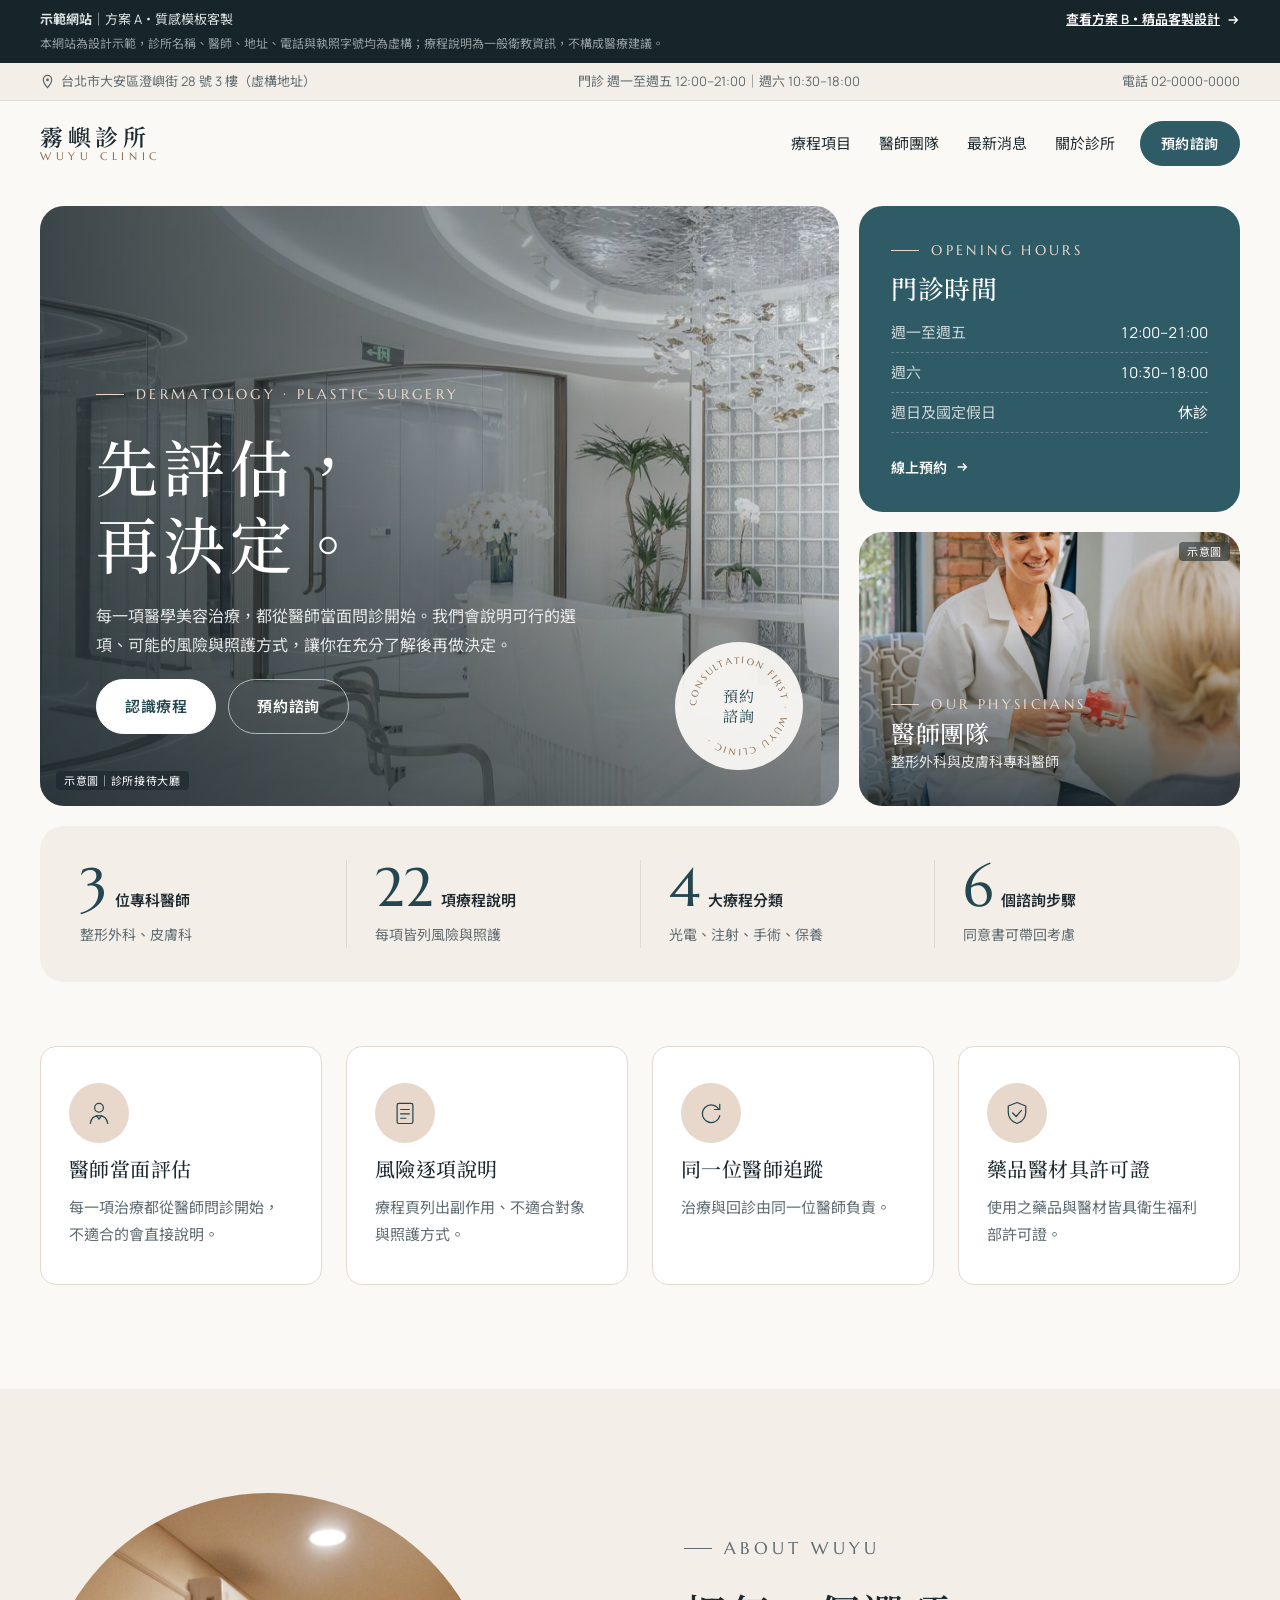
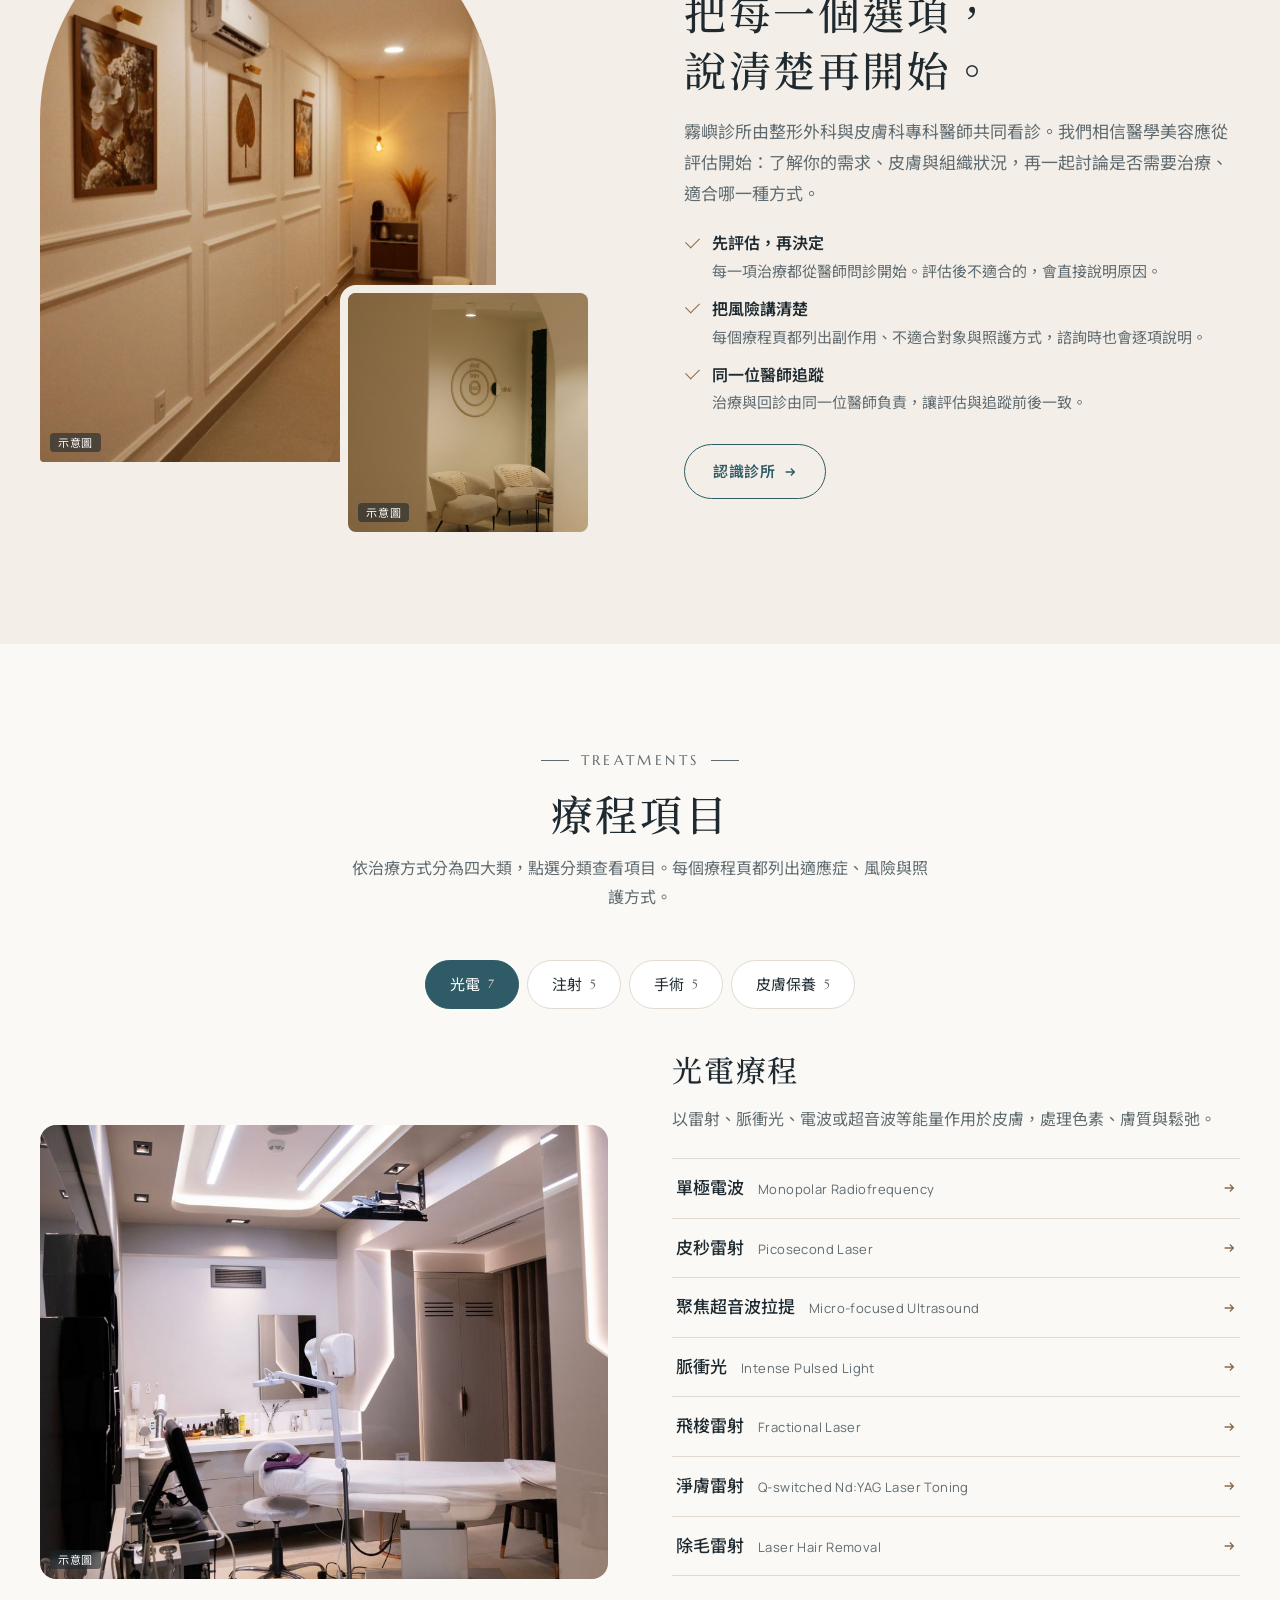
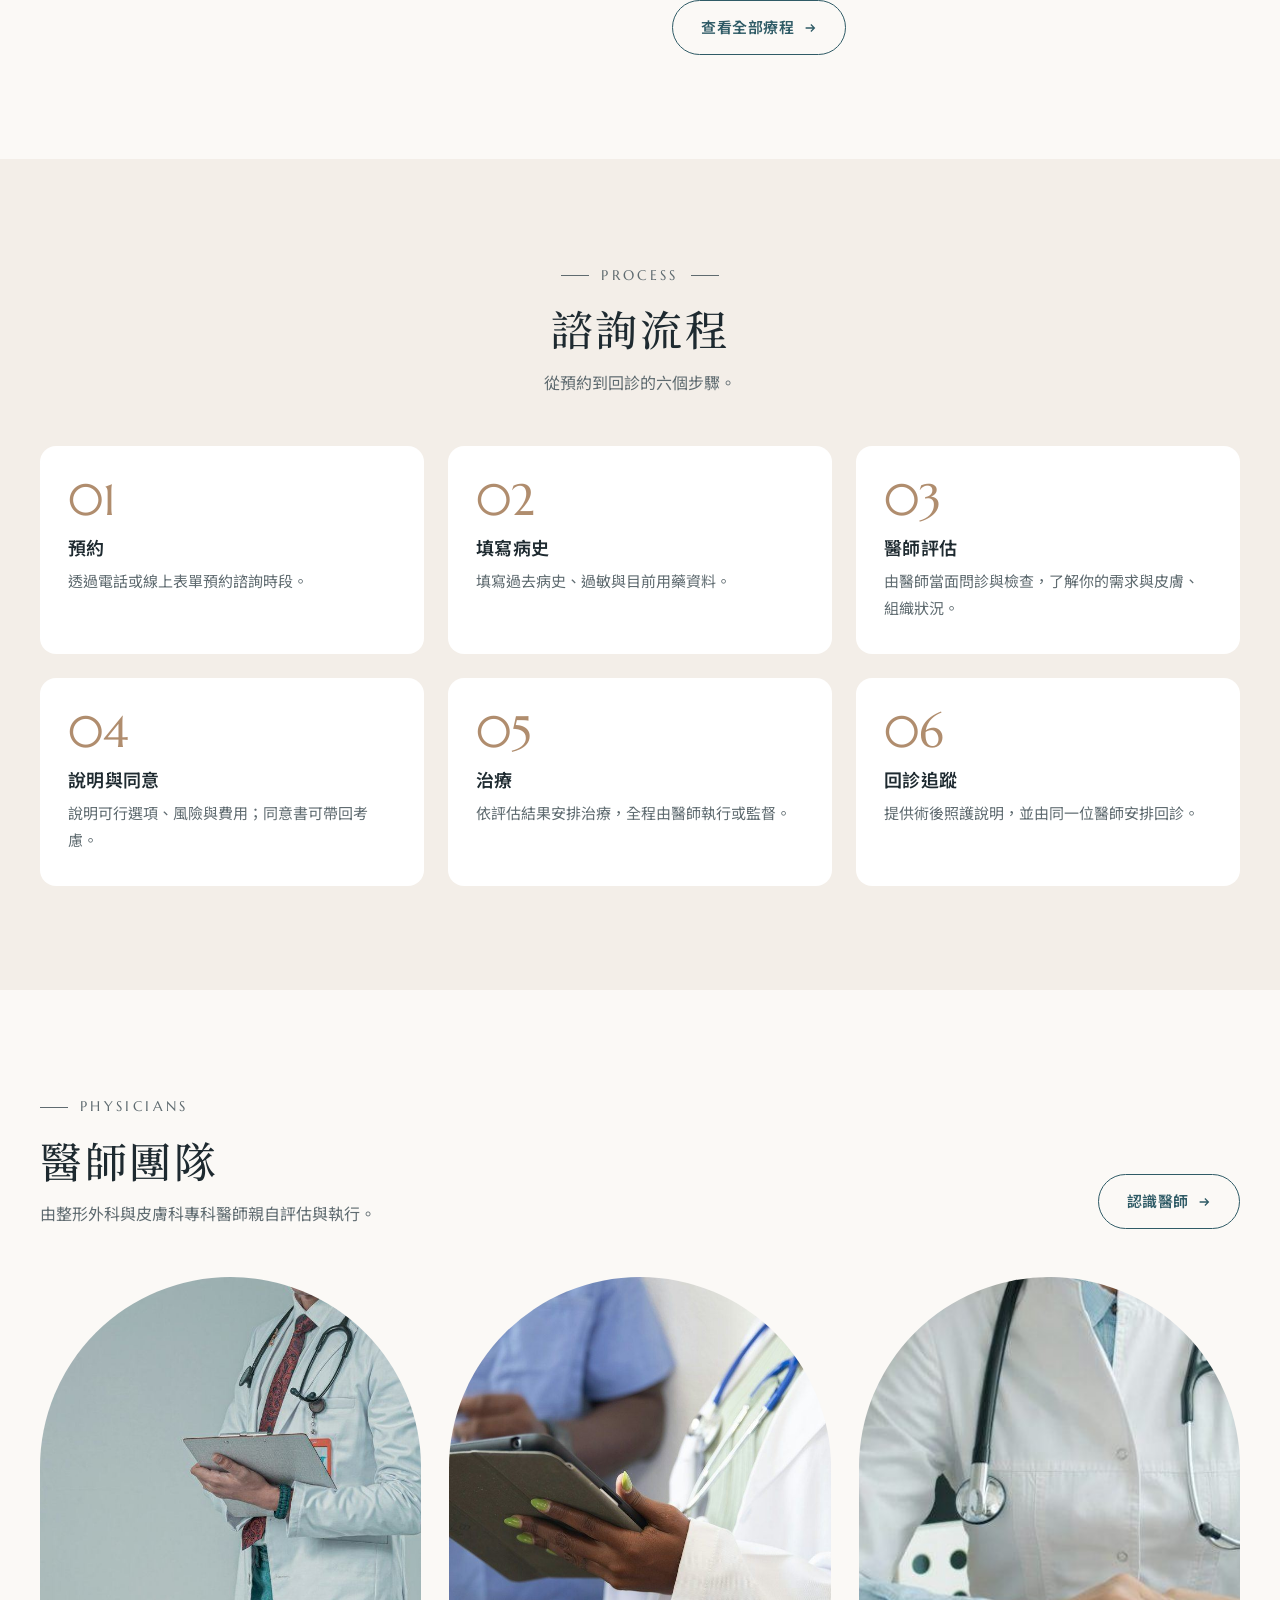
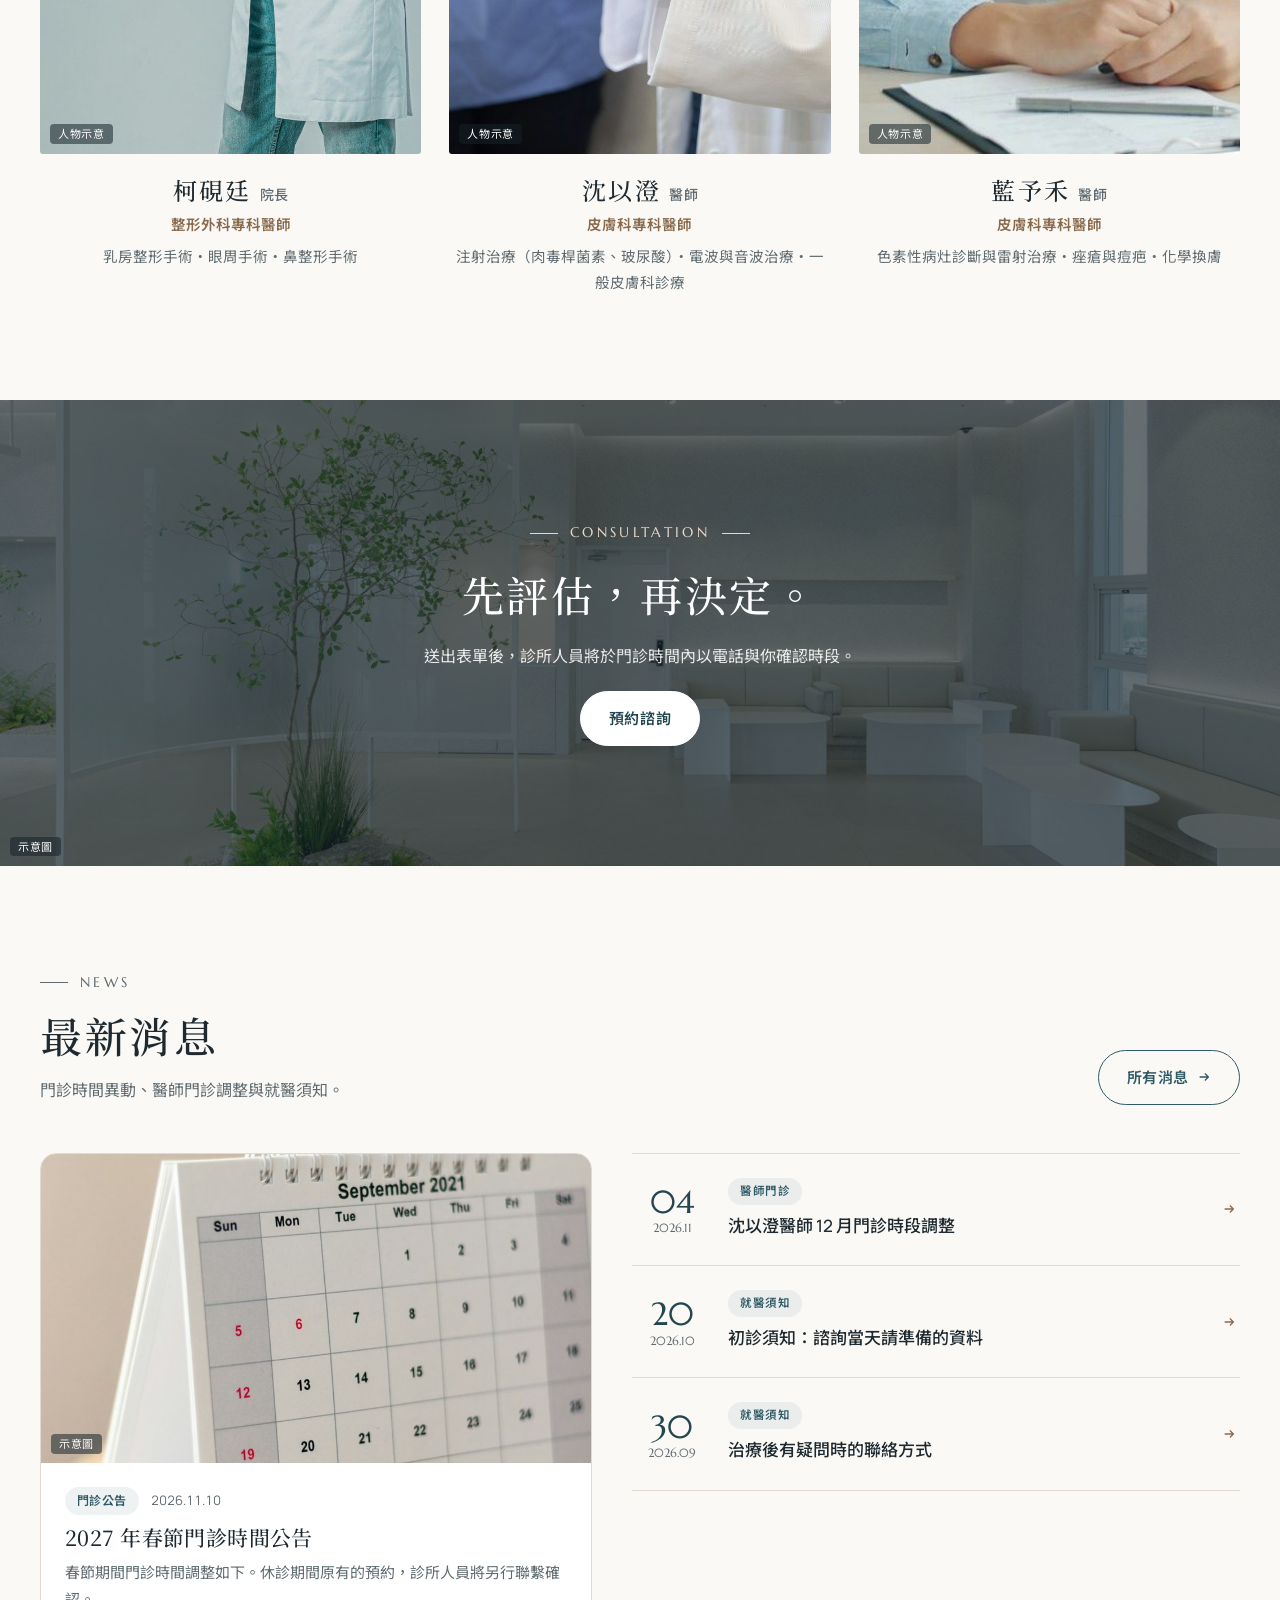
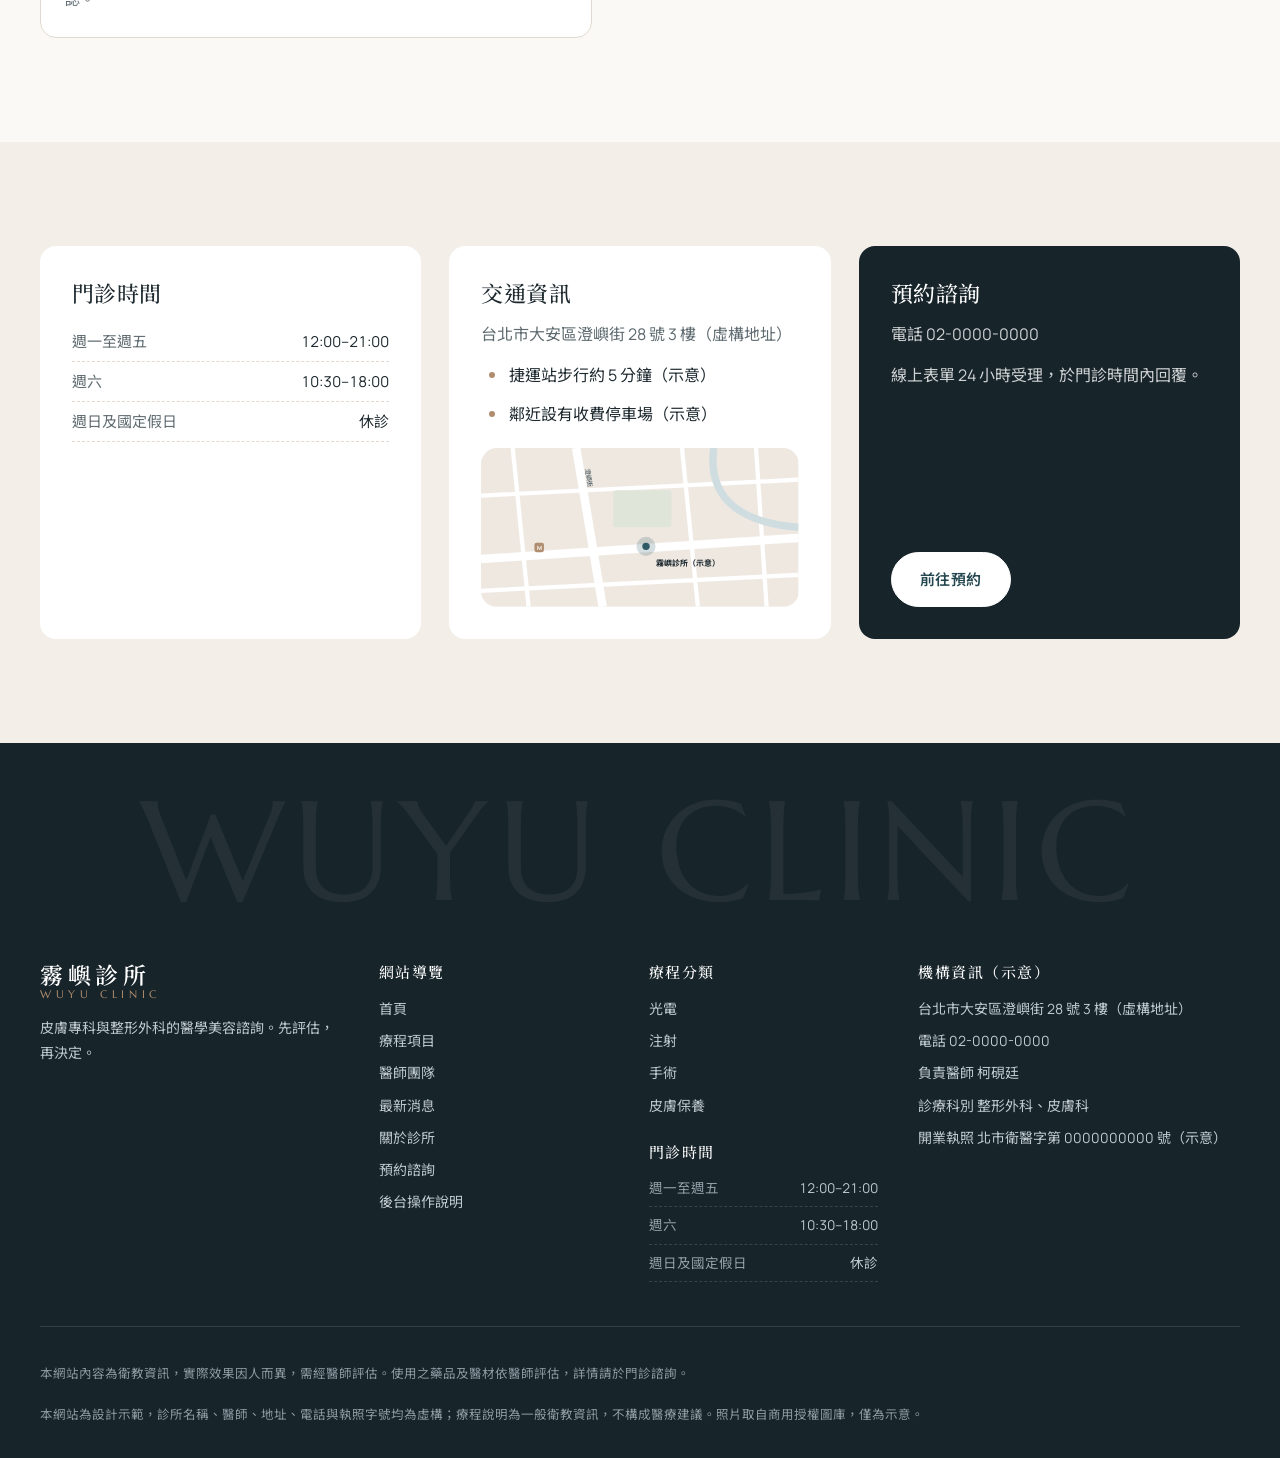
==== commit 3ac1db94: "Upgrade both demo versions: real stock photos, 22 treatments, A premium template look, B GSAP motion" ====
--- a/a/index.html
+++ b/a/index.html
@@ -1,8 +1,8 @@
 <!doctype html><html lang="zh-Hant"><head><meta charset="utf-8"><meta name="robots" content="noindex,nofollow"><meta name="viewport" content="width=device-width,initial-scale=1,viewport-fit=cover"><style>body{margin:0}img{max-width:100%}[hidden]{display:none!important}</style></head><body><title>霧嶼診所 方案A</title>
 <meta name="claude:viewport-fit-sides" content="cover">
-<meta name="description" content="霧嶼診所（虛構）官方網站示範：療程介紹、醫師團隊、衛教文章與預約諮詢。">
+<meta name="description" content="霧嶼診所（虛構）官方網站示範：療程介紹、醫師團隊、最新消息與預約諮詢。">
 <link rel="preconnect" href="https://fonts.googleapis.com"><link rel="preconnect" href="https://fonts.gstatic.com" crossorigin>
-<link rel="stylesheet" href="https://fonts.googleapis.com/css2?family=Manrope:wght@400;500;600;700&family=Noto+Sans+TC:wght@400;500;700&display=swap">
+<link rel="stylesheet" href="https://fonts.googleapis.com/css2?family=Manrope:wght@400;500;600;700&family=Marcellus&family=Noto+Sans+TC:wght@400;500;700&family=Noto+Serif+TC:wght@500;600&display=swap">
 <style>/* Shared: WordPress admin mock (fixed WP look in both versions) */
 .wp-scroll{overflow-x:auto;-webkit-overflow-scrolling:touch;border-radius:6px;box-shadow:0 1px 2px rgba(0,0,0,.08),0 12px 32px -12px rgba(20,30,40,.25)}
 .wp{min-width:760px;font-family:-apple-system,"Segoe UI","Noto Sans TC",sans-serif;font-size:13px;color:#1d2327;background:#f0f0f1;line-height:1.5;text-align:left}
@@ -85,224 +85,394 @@
 .wp-toolbar{display:flex;gap:12px;align-items:center;border:1px solid #8c8f94;border-bottom:0;padding:5px 10px;margin-top:10px;background:#f6f7f7;border-radius:4px 4px 0 0;font-size:12px;color:#3c434a}
 .sr-only{position:absolute;width:1px;height:1px;overflow:hidden;clip:rect(0 0 0 0);white-space:nowrap}
 
-/* A: standard premium clinic theme — boxed 1140 grid, header + banner + main/sidebar, cards */
+.wp-thumb img,.wp-pick img{width:100%;height:100%;object-fit:cover;display:block}
+.wp-more{text-align:center;color:#646970;font-size:12px}
+
+/* A: premium template theme — warm neutrals, serif display, bento hero, arch frames */
 :root{
-  --bg:#FFFFFF; --surface:#F2F5F7; --ink:#1F2D3A; --muted:#5A6B78; --primary:#3F6E82; --primary-d:#2F5466; --accent:#C9A49A; --line:#DCE3E7; --warn-bg:#FBF3F0;
-  --f-sans:"Manrope","Noto Sans TC","PingFang TC","Microsoft JhengHei",sans-serif;
+  --bg:#FBF9F6; --surface:#F3EEE8; --surface-2:#E9E1D8; --ink:#1E2A30; --muted:#5F6B70; --primary:#2F5B66; --primary-d:#23464F;
+  --accent:#B08D6E; --accent-text:#8A6A4C; --accent-soft:#E7D8CB; --line:#E2DAD0; --dark:#17242A; --warn-bg:#F8EFEA;
+  --r:16px; --f-sans:"Manrope","Noto Sans TC","PingFang TC","Microsoft JhengHei",sans-serif; --f-serif:"Noto Serif TC","Songti TC",serif; --f-lat:"Marcellus","Noto Serif TC",serif;
   color-scheme:light;
 }
 *{box-sizing:border-box}
-body{background:var(--bg);color:var(--ink);font-family:var(--f-sans);font-size:16px;line-height:1.75;-webkit-font-smoothing:antialiased}
+body{background:var(--bg);color:var(--ink);font-family:var(--f-sans);font-size:16px;line-height:1.8;-webkit-font-smoothing:antialiased}
 a{color:var(--primary)}
-h1,h2,h3,h4{line-height:1.35;text-wrap:balance;margin:0;font-weight:700;letter-spacing:.01em}
+h1,h2,h3,h4{line-height:1.35;text-wrap:balance;margin:0;font-weight:600;letter-spacing:.02em}
+h1,h2{font-family:var(--f-serif);font-weight:500}
 p{margin:0}
-.wrap{max-width:1140px;margin:0 auto;padding-left:max(16px,env(safe-area-inset-left,0px));padding-right:max(16px,env(safe-area-inset-right,0px))}
+img{max-width:100%}
+.wrap{max-width:1240px;margin:0 auto;padding-left:max(20px,env(safe-area-inset-left,0px));padding-right:max(20px,env(safe-area-inset-right,0px))}
 :focus-visible{outline:2px solid var(--primary);outline-offset:3px}
-.demobar{background:var(--ink);color:#E6ECEF;font-size:13px;padding-block:8px}
+.demobar{background:var(--dark);color:#DCE3E5;font-size:13px;padding-block:8px}
 .demobar .wrap:first-child{display:flex;flex-wrap:wrap;gap:4px 16px;justify-content:space-between}
-.demobar a{color:#fff;font-weight:600}
-.demobar .fic{opacity:.7;font-size:12px;margin-top:2px}
-.topbar{background:var(--surface);font-size:13px;color:var(--muted)}
-.topbar .wrap{display:flex;justify-content:space-between;gap:12px;flex-wrap:wrap;padding-block:6px}
+.demobar a{color:#fff;font-weight:600;display:inline-flex;gap:6px;align-items:center}
+.demobar .fic{opacity:.65;font-size:12px;margin-top:2px}
+.topbar{background:var(--surface);font-size:13px;color:var(--muted);border-bottom:1px solid var(--line)}
+.topbar .wrap{display:flex;justify-content:space-between;gap:12px;flex-wrap:wrap;padding-block:7px}
 .topbar span{display:inline-flex;gap:6px;align-items:center}
-.hdr{position:sticky;top:env(safe-area-inset-top,0px);z-index:20;background:rgba(255,255,255,.97);border-bottom:1px solid var(--line);backdrop-filter:blur(8px)}
+.hdr{position:sticky;top:env(safe-area-inset-top,0px);z-index:20;background:rgba(251,249,246,.92);backdrop-filter:blur(12px);-webkit-backdrop-filter:blur(12px);border-bottom:1px solid transparent;transition:border-color .2s,box-shadow .2s}
+.hdr.small{border-color:var(--line);box-shadow:0 8px 24px -18px rgba(30,42,48,.35)}
 body::before{content:"";position:fixed;inset:0 0 auto;height:env(safe-area-inset-top,0px);z-index:30;background:var(--bg)}
-.hdr .wrap{display:flex;align-items:center;justify-content:space-between;gap:16px;min-height:72px}
-.logo{display:flex;flex-direction:column;text-decoration:none;color:var(--ink);line-height:1.2}
-.logo-zh{font-size:21px;font-weight:700;letter-spacing:.12em}
-.logo-en{font-size:10.5px;letter-spacing:.32em;color:var(--primary);font-weight:600}
+.hdr .wrap{display:flex;align-items:center;justify-content:space-between;gap:16px;min-height:84px;transition:min-height .2s}
+.hdr.small .wrap{min-height:66px}
+.logo{display:flex;flex-direction:column;text-decoration:none;color:var(--ink);line-height:1.15}
+.logo-zh{font-family:var(--f-serif);font-size:23px;font-weight:600;letter-spacing:.2em}
+.logo-en{font-family:var(--f-lat);font-size:11px;letter-spacing:.42em;color:var(--accent-text)}
 .logo.light{color:#fff}.logo.light .logo-en{color:var(--accent)}
-.nav{display:flex;align-items:center;gap:4px}
-.nav a{color:var(--ink);text-decoration:none;padding:8px 12px;font-size:15px;border-radius:6px}
-.nav a:not(.btn):hover,.nav a.is-current:not(.btn){color:var(--primary)}
-.nav a.is-current:not(.btn){box-shadow:inset 0 -2px 0 var(--accent);border-radius:0}
-.burger{display:none;background:none;border:0;width:44px;height:44px;padding:10px;cursor:pointer;flex-direction:column;justify-content:space-between}
-.burger span:not(.sr-only){display:block;height:2px;background:var(--ink);border-radius:2px}
-.btn{display:inline-flex;align-items:center;justify-content:center;gap:6px;background:var(--primary);color:#fff;text-decoration:none;border:1px solid var(--primary);padding:11px 22px;border-radius:8px;font:inherit;font-weight:600;font-size:15px;cursor:pointer;transition:background .15s}
+.nav{display:flex;align-items:center;gap:2px}
+.nav a{color:var(--ink);text-decoration:none;padding:8px 13px;font-size:15px;position:relative}
+.nav a:not(.btn)::after{content:"";position:absolute;left:13px;right:13px;bottom:2px;height:1px;background:var(--accent);transform:scaleX(0);transform-origin:left;transition:transform .25s}
+.nav a:not(.btn):hover::after,.nav a.is-current:not(.btn)::after{transform:scaleX(1)}
+.nav a.is-current:not(.btn){color:var(--primary)}
+.burger{display:none;background:none;border:0;width:44px;height:44px;padding:12px 10px;cursor:pointer;flex-direction:column;justify-content:space-between}
+.burger span:not(.sr-only){display:block;height:1.5px;background:var(--ink);border-radius:2px}
+.btn{display:inline-flex;align-items:center;justify-content:center;gap:8px;background:var(--primary);color:#fff;text-decoration:none;border:1px solid var(--primary);padding:13px 28px;border-radius:999px;font:inherit;font-weight:600;font-size:15px;letter-spacing:.04em;cursor:pointer;transition:background .2s,color .2s,border-color .2s,transform .2s}
 .btn:hover{background:var(--primary-d);border-color:var(--primary-d)}
-.btn.sm{padding:8px 16px;font-size:14px;color:#fff!important;margin-left:8px}
-.btn.line{background:transparent;color:var(--primary)}
-.btn.line:hover{background:var(--surface)}
-.btn.light{background:#fff;color:var(--primary);border-color:#fff}
+.btn.sm{padding:9px 20px;font-size:14px;color:#fff!important;margin-left:10px}
+.btn.line{background:transparent;color:var(--primary);border-color:var(--primary)}
+.btn.line:hover{background:var(--primary);color:#fff}
+.btn.light{background:#fff;color:var(--primary-d);border-color:#fff}
+.btn.light:hover{background:var(--accent-soft);border-color:var(--accent-soft)}
+.btn.ghost{background:transparent;color:#fff;border-color:rgba(255,255,255,.6)}
+.btn.ghost:hover{background:rgba(255,255,255,.14)}
+.btn svg{transition:transform .2s}.btn:hover svg{transform:translateX(3px)}
 .row{display:flex;gap:12px;flex-wrap:wrap}
-#app{transition:opacity .15s}#app.fade{opacity:0}
-/* placeholders */
-.ph{position:relative;background-color:var(--surface);background-image:repeating-linear-gradient(135deg,rgba(63,110,130,.07) 0 1px,transparent 1px 14px);aspect-ratio:16/10;border-radius:8px;display:flex;align-items:flex-end;overflow:hidden;max-width:100%}
-.ph.v1{background-color:#EEF1F0;background-image:repeating-linear-gradient(45deg,rgba(63,110,130,.07) 0 1px,transparent 1px 14px)}
-.ph.v2{background-color:#F4EFED;background-image:repeating-linear-gradient(135deg,rgba(201,164,154,.16) 0 1px,transparent 1px 14px)}
-.ph.v3{background-color:#EDF1F5;background-image:repeating-linear-gradient(90deg,rgba(63,110,130,.06) 0 1px,transparent 1px 16px)}
-.ph span{font-size:11.5px;color:var(--muted);background:rgba(255,255,255,.85);padding:3px 8px;margin:10px;border-radius:4px}
-.ph.tall{aspect-ratio:4/3.4}.ph.portrait{aspect-ratio:4/4.4}.ph.avatar{width:56px;aspect-ratio:1;border-radius:50%;flex:none}.ph.avatar span{display:none}
-.ph.mini{border-radius:0;aspect-ratio:auto;height:100%}
+.lnk{display:inline-flex;gap:8px;align-items:center;font-weight:600;font-size:14px;color:var(--primary);text-decoration:none;margin-top:auto}
+#app{transition:opacity .16s}#app.fade{opacity:0}
+/* photo frames */
+.pic{position:relative;margin:0;overflow:hidden;border-radius:var(--r);background:var(--surface-2);aspect-ratio:4/3}
+.pic img{width:100%;height:100%;object-fit:cover;display:block;transition:transform .8s cubic-bezier(.2,.7,.2,1)}
+.pic figcaption,.pic-tag,.banner-tag{position:absolute;left:10px;bottom:10px;font-size:11px;line-height:1.4;letter-spacing:.06em;color:#fff;background:rgba(23,36,42,.55);padding:2px 8px;border-radius:4px;backdrop-filter:blur(4px);pointer-events:none;z-index:2}
+.pic figcaption:empty{display:none}
+.r43{aspect-ratio:4/3}.r54{aspect-ratio:5/4}.r169{aspect-ratio:16/9}.r34{aspect-ratio:3/4}.r11{aspect-ratio:1}
+.arch{aspect-ratio:4/5;border-radius:999px 999px var(--r) var(--r)}
+.pic.fill{position:absolute;inset:0;aspect-ratio:auto;border-radius:0}
+.pic.avatar{width:60px;aspect-ratio:1;border-radius:50%;flex:none}
+a:hover .pic img,.card:hover .pic img{transform:scale(1.04)}
+/* hero */
+.hero{padding-block:20px 0}
+.hero-grid{display:grid;grid-template-columns:minmax(0,2.1fr) minmax(0,1fr);gap:20px}
+.hero-main{position:relative;border-radius:24px;overflow:hidden;min-height:600px;display:flex;align-items:flex-end;isolation:isolate}
+.hero-img{position:absolute;inset:0;width:100%;height:100%;object-fit:cover;z-index:-2;animation:kb 18s ease-out both}
+.hero-main::before{content:"";position:absolute;inset:0;z-index:-1;background:linear-gradient(90deg,rgba(23,36,42,.78) 0%,rgba(23,36,42,.45) 50%,rgba(23,36,42,.05) 100%),linear-gradient(0deg,rgba(23,36,42,.45),transparent 50%)}
+@keyframes kb{from{transform:scale(1.08)}to{transform:scale(1)}}
+.hero-t{padding:56px 56px 72px;max-width:640px;color:#fff;display:flex;flex-direction:column;gap:20px}
+.hero-t .eyebrow{color:var(--accent-soft)}
+.hero h1{font-size:clamp(36px,5vw,62px);letter-spacing:.08em;line-height:1.25}
+.hero-t>p:not(.eyebrow){color:rgba(255,255,255,.86);max-width:30em}
+.hero-t>*{animation:up .9s cubic-bezier(.2,.7,.2,1) both}.hero-t>:nth-child(2){animation-delay:.1s}.hero-t>:nth-child(3){animation-delay:.2s}.hero-t>:nth-child(4){animation-delay:.3s}
+@keyframes up{from{opacity:0;transform:translateY(18px)}to{opacity:1;transform:none}}
+.hero-main .pic-tag{left:16px;bottom:16px}
+.badge{position:absolute;right:36px;bottom:36px;width:128px;height:128px;border-radius:50%;background:rgba(251,249,246,.94);display:grid;place-items:center;color:var(--primary-d)}
+.badge svg{position:absolute;inset:6px;width:calc(100% - 12px);height:calc(100% - 12px);animation:spin 26s linear infinite}
+.badge text{font-family:var(--f-lat);font-size:9.6px;letter-spacing:.24em;fill:var(--accent-text)}
+.badge span{font-family:var(--f-serif);font-size:15px;line-height:1.35;text-align:center;letter-spacing:.12em}
+@keyframes spin{to{transform:rotate(360deg)}}
+.hero-side{display:grid;grid-template-rows:auto 1fr;gap:20px}
+.hcard{border-radius:24px;padding:32px;position:relative;overflow:hidden}
+.hours-card{background:var(--primary);color:#fff;display:flex;flex-direction:column;gap:6px}
+.hours-card h2{font-size:26px}.hours-card .eyebrow{color:var(--accent-soft)}
+.hours-card .hours div{border-color:rgba(255,255,255,.22)}.hours-card .hours dt{color:rgba(255,255,255,.75)}
+.hours-card .lnk{color:#fff;margin-top:16px}
+.photo-card{display:flex;align-items:flex-end;min-height:260px;color:#fff;text-decoration:none;isolation:isolate}
+.photo-card .pic.fill{z-index:-1}
+.photo-card::before{content:"";position:absolute;inset:0;z-index:0;background:linear-gradient(0deg,rgba(23,36,42,.75),rgba(23,36,42,0) 65%);pointer-events:none}
+.photo-card .pic figcaption{left:auto;right:10px;bottom:auto;top:10px}
+.pc-t{position:relative;z-index:1}.pc-t h2{font-size:24px}.pc-t .eyebrow{color:var(--accent-soft)}.pc-t p:last-child{font-size:14px;opacity:.85}
+/* fact strip */
+.facts{padding-block:20px 0}
+.facts-in{display:grid;grid-template-columns:repeat(4,minmax(0,1fr));background:var(--surface);border-radius:24px;padding:34px 12px}
+.facts-in>div{padding:0 28px;border-left:1px solid var(--line)}.facts-in>div:first-child{border:0}
+.fact-n{font-family:var(--f-lat);font-size:54px;line-height:1;color:var(--primary-d);display:flex;align-items:baseline;gap:8px}
+.fact-n small{font-family:var(--f-sans);font-size:15px;color:var(--ink);font-weight:600}
+.facts-in p:last-child{color:var(--muted);font-size:14px;margin-top:8px}
 /* sections */
-.sec{padding-block:72px}.sec.alt{background:var(--surface)}
-.sec-h{margin-bottom:32px;display:flex;flex-direction:column;gap:8px}
-.sec-h h2,.main h2,.split h2,.infoband h2,.handover h2{font-size:28px}
+.sec{padding-block:104px}.feat-sec{padding-top:64px}.sec.tight{padding-block:64px 96px}.sec.alt{background:var(--surface)}
+.sec-h{margin-bottom:48px;display:flex;flex-direction:column;gap:12px}
+.sec-h.center{text-align:center;align-items:center}.sec-h.center p{max-width:36em}
+.sec-h h2,.intro-t h2,.split h2,.handover h2,.cta-in h2{font-size:clamp(28px,3.4vw,42px);letter-spacing:.06em}
 .sec-h p{color:var(--muted)}
-.row-between{flex-direction:row;justify-content:space-between;align-items:flex-end;flex-wrap:wrap;gap:12px}
-.eyebrow{color:var(--primary);font-weight:600;font-size:14px;letter-spacing:.08em}
-.hero{background:linear-gradient(180deg,var(--surface),var(--bg));padding-block:56px 72px}
-.hero-grid{display:grid;grid-template-columns:1fr 1.1fr;gap:48px;align-items:center}
-.hero-t{display:flex;flex-direction:column;gap:18px}
-.hero h1{font-size:clamp(34px,5vw,52px);letter-spacing:.06em}
-.hero-t>p:not(.eyebrow){color:var(--muted);max-width:30em}
-.hero-i{position:relative}
-.ph-cap{position:absolute;right:12px;top:12px;font-size:12px;background:var(--bg);padding:2px 10px;border-radius:20px;color:var(--ink)}
-.grid2{display:grid;grid-template-columns:repeat(2,minmax(0,1fr));gap:24px}
-.grid3{display:grid;grid-template-columns:repeat(3,minmax(0,1fr));gap:24px}
-.grid4{display:grid;grid-template-columns:repeat(4,minmax(0,1fr));gap:20px}
-.card{background:var(--bg);border:1px solid var(--line);border-radius:8px;overflow:hidden;text-decoration:none;color:inherit;display:flex;flex-direction:column;transition:border-color .15s}
-a.card:hover{border-color:var(--primary)}
-.card>.ph{border-radius:0}
-.card-b{padding:20px;display:flex;flex-direction:column;gap:8px;flex:1}
-.card h3{font-size:19px}.card h3 small,.doc h2 small{font-size:14px;color:var(--muted);font-weight:500;margin-left:4px}
+.row-between{flex-direction:row;justify-content:space-between;align-items:flex-end;flex-wrap:wrap;gap:16px}
+.row-between>div{display:flex;flex-direction:column;gap:12px}
+.eyebrow{font-family:var(--f-lat);color:var(--accent-text);font-size:14px;letter-spacing:.24em;text-transform:uppercase;display:inline-flex;align-items:center;gap:12px}
+.eyebrow::before{content:"";width:28px;height:1px;background:currentColor}
+.sec-h.center .eyebrow::after{content:"";width:28px;height:1px;background:currentColor}
+.grid2{display:grid;grid-template-columns:repeat(2,minmax(0,1fr));gap:28px}
+.grid3{display:grid;grid-template-columns:repeat(3,minmax(0,1fr));gap:28px}
+.grid4{display:grid;grid-template-columns:repeat(4,minmax(0,1fr));gap:24px}
+/* features */
+.feat4{display:grid;grid-template-columns:repeat(4,minmax(0,1fr));gap:24px}
+.f4{padding:36px 28px;border:1px solid var(--line);border-radius:var(--r);background:#fff;display:flex;flex-direction:column;gap:12px;transition:transform .3s,box-shadow .3s,border-color .3s}
+.f4:hover{transform:translateY(-4px);box-shadow:0 22px 40px -28px rgba(30,42,48,.4);border-color:var(--accent-soft)}
+.ico{width:60px;height:60px;border-radius:50%;background:var(--accent-soft);display:grid;place-items:center;color:var(--primary-d)}
+.ico svg{width:28px;height:28px;fill:none;stroke:currentColor;stroke-width:1.4;stroke-linecap:round;stroke-linejoin:round}
+.f4 h3{font-family:var(--f-serif);font-size:20px;font-weight:500}.f4 p{color:var(--muted);font-size:15px}
+/* split intro */
+.split-intro{display:grid;grid-template-columns:1fr 1fr;gap:88px;align-items:center}
+.stack{position:relative;padding:0 18% 14% 0}
+.stack .over{position:absolute;right:0;bottom:0;width:46%;border:8px solid var(--surface);border-radius:var(--r)}
+.intro-t{display:flex;flex-direction:column;gap:20px}
+.intro-t>p{color:var(--muted);font-size:17px}
+.intro-t .btn{align-self:flex-start;margin-top:8px}
+.checks,.dots{margin:0;padding:0;list-style:none;display:flex;flex-direction:column;gap:10px}
+.checks li,.dots li{padding-left:28px;position:relative}
+.checks li::before{content:"";position:absolute;left:2px;top:.5em;width:12px;height:7px;border-left:1.5px solid var(--accent-text);border-bottom:1.5px solid var(--accent-text);transform:rotate(-45deg)}
+.checks li b{display:block;font-weight:600}
+.split-intro .checks li{color:var(--muted);font-size:15px}.split-intro .checks li b{color:var(--ink);font-size:16px}
+.dots li::before{content:"";position:absolute;left:8px;top:.72em;width:6px;height:6px;border-radius:50%;background:var(--accent)}
+/* treatment tabs */
+.tx-tabs{display:flex;justify-content:center;gap:8px;flex-wrap:wrap;margin-bottom:40px}
+.tx-tabs button,.tabs button{font:inherit;font-size:15px;padding:10px 24px;border-radius:999px;border:1px solid var(--line);background:#fff;color:var(--ink);cursor:pointer;display:inline-flex;gap:8px;align-items:center;transition:all .2s}
+.tx-tabs small,.tabs small{font-family:var(--f-lat);font-size:12px;color:var(--muted)}
+.tx-tabs button[aria-selected="true"],.tabs button[aria-pressed="true"]{background:var(--primary);border-color:var(--primary);color:#fff}
+.tx-tabs button[aria-selected="true"] small,.tabs button[aria-pressed="true"] small{color:var(--accent-soft)}
+.tx-tabs button:hover,.tabs button:hover{border-color:var(--primary)}
+.tx-panel{display:grid;grid-template-columns:1fr 1fr;gap:64px;align-items:center}
+.tx-panel-t{display:flex;flex-direction:column;gap:16px}
+.tx-panel-t h3{font-family:var(--f-serif);font-size:30px;font-weight:500;letter-spacing:.06em}
+.tx-panel-t>p{color:var(--muted)}
+.tx-links{list-style:none;margin:8px 0;padding:0;border-top:1px solid var(--line)}
+.tx-links a{display:grid;grid-template-columns:auto 1fr auto;gap:14px;align-items:baseline;padding:14px 4px;border-bottom:1px solid var(--line);text-decoration:none;color:var(--ink);transition:padding .2s,color .2s}
+.tx-links a span{font-size:17px;font-weight:500}
+.tx-links small{color:var(--muted);font-size:13px;letter-spacing:.03em}
+.tx-links a svg{align-self:center;color:var(--accent-text)}
+.tx-links a:hover{padding-left:12px;color:var(--primary)}
+.tx-panel-t .btn{align-self:flex-start}
+/* steps */
+.steps{list-style:none;margin:0;padding:0;display:grid;grid-template-columns:repeat(3,minmax(0,1fr));gap:24px}
+.steps li{background:#fff;border-radius:var(--r);padding:32px 28px;display:flex;flex-direction:column;gap:8px;position:relative;overflow:hidden}
+.sec:not(.alt) .steps li{background:var(--surface)}
+.steps .n{font-family:var(--f-lat);font-size:44px;line-height:1;color:var(--accent);margin-bottom:6px}
+.steps h3{font-size:18px}.steps p{color:var(--muted);font-size:15px}
+/* doctor cards */
+.dcard{text-decoration:none;color:inherit;display:flex;flex-direction:column;gap:20px}
+.dcard-b{display:flex;flex-direction:column;gap:6px;text-align:center}
+.dcard h3{font-family:var(--f-serif);font-size:24px;font-weight:500;letter-spacing:.1em}
+.dcard h3 small,.doc h2 small{font-family:var(--f-sans);font-size:14px;color:var(--muted);font-weight:500;margin-left:8px;letter-spacing:.04em}
+.dcard p{color:var(--muted);font-size:14.5px}
+.spec{color:var(--accent-text)!important;font-weight:600}
+/* CTA band */
+.cta-band{position:relative;isolation:isolate;overflow:hidden;padding-block:120px;color:#fff;text-align:center}
+.cta-bg{position:absolute;inset:0;width:100%;height:100%;object-fit:cover;z-index:-2}
+.cta-band::before{content:"";position:absolute;inset:0;z-index:-1;background:rgba(23,36,42,.66)}
+.cta-in{display:flex;flex-direction:column;align-items:center;gap:20px}
+.cta-in .eyebrow{color:var(--accent-soft)}.cta-in .eyebrow::after{content:"";width:28px;height:1px;background:currentColor}
+.cta-in p:not(.eyebrow){opacity:.88;max-width:32em}
+/* cards */
+.card{background:#fff;border:1px solid var(--line);border-radius:var(--r);overflow:hidden;text-decoration:none;color:inherit;display:flex;flex-direction:column;transition:transform .3s,box-shadow .3s}
+a.card:hover{transform:translateY(-4px);box-shadow:0 24px 44px -30px rgba(30,42,48,.45)}
+.card>.pic{border-radius:0}
+.card-b{padding:24px;display:flex;flex-direction:column;gap:8px;flex:1}
+.card h3{font-family:var(--f-serif);font-size:21px;font-weight:500}
 .card p{color:var(--muted);font-size:15px}
-.card .en{font-size:13px;letter-spacing:.04em;color:var(--primary);margin-top:-4px}
-.tag{align-self:flex-start;font-size:12px;font-weight:600;color:var(--primary);background:rgba(63,110,130,.08);padding:2px 10px;border-radius:20px}
-.more{color:var(--primary);font-weight:600;font-size:14px;margin-top:auto;text-decoration:none}
-.card.cat{padding:24px;gap:12px}
-.card.cat ul{list-style:none;margin:0;padding:0;display:flex;flex-direction:column}
-.card.cat li a{display:flex;justify-content:space-between;gap:8px;padding:10px 0;border-bottom:1px solid var(--line);color:var(--ink);text-decoration:none;font-weight:500}
-.card.cat li a:hover{color:var(--primary)}
-.card.cat small{color:var(--muted);font-weight:400;font-size:12.5px;text-align:right}
-.spec{color:var(--primary)!important;font-weight:600}
+.card .en{font-family:var(--f-lat);font-size:13px;letter-spacing:.08em;color:var(--accent-text);margin-top:-4px}
+.tag{align-self:flex-start;font-size:12px;font-weight:600;color:var(--primary);background:rgba(47,91,102,.08);padding:3px 12px;border-radius:999px;letter-spacing:.04em}
+.more{display:inline-flex;gap:8px;align-items:center;color:var(--primary);font-weight:600;font-size:14px;margin-top:auto;padding-top:8px}
 .meta{display:flex;gap:12px;align-items:center;font-size:13px;color:var(--muted);flex-wrap:wrap}
 .meta time{font-variant-numeric:tabular-nums}
-.byline{font-size:13px;color:var(--ink);margin-top:auto}
-.steps{list-style:none;margin:0;padding:0;display:grid;grid-template-columns:repeat(4,minmax(0,1fr));gap:20px;counter-reset:s}
-.steps.six{grid-template-columns:repeat(3,minmax(0,1fr))}
-.steps li{background:var(--bg);border:1px solid var(--line);border-radius:8px;padding:22px;display:flex;flex-direction:column;gap:6px}
-.sec.alt .steps li{border-color:transparent}
-.steps .n{width:32px;height:32px;border-radius:50%;background:var(--primary);color:#fff;display:grid;place-items:center;font-weight:700;font-size:14px}
-.steps h3{font-size:17px}.steps p{color:var(--muted);font-size:14.5px}
-.center{text-align:center;margin-top:24px}
-.infoband{background:var(--primary);color:#fff;padding-block:56px}
-.infoband .hours dt,.infoband .hours dd{color:#fff}
-.infoband p{margin-top:12px;opacity:.9}
-.cta-box{background:rgba(255,255,255,.1);border-radius:8px;padding:28px;display:flex;flex-direction:column;gap:14px;align-items:flex-start}
-.hours{margin:12px 0 0;display:flex;flex-direction:column;gap:4px}
-.hours div{display:flex;justify-content:space-between;gap:16px;border-bottom:1px dashed var(--line);padding-bottom:4px}
-.infoband .hours div{border-color:rgba(255,255,255,.3)}
+/* news */
+.news-grid{display:grid;grid-template-columns:minmax(0,1fr) minmax(0,1.1fr);gap:40px;align-items:start}
+.news-list{list-style:none;margin:0;padding:0;border-top:1px solid var(--line)}
+.news-list a{display:grid;grid-template-columns:72px 1fr auto;gap:20px;align-items:center;padding:24px 4px;border-bottom:1px solid var(--line);text-decoration:none;color:var(--ink);transition:background .2s}
+.news-list a:hover{background:var(--surface)}
+.news-list time{display:flex;flex-direction:column;font-family:var(--f-lat);color:var(--muted);font-size:12px;line-height:1.2;text-align:center}
+.news-list time b{font-size:32px;font-weight:400;color:var(--primary-d)}
+.news-list span{display:flex;flex-direction:column;gap:6px;font-size:17px;font-weight:500}
+.news-list .tag{font-size:11.5px}
+.news-list svg{color:var(--accent-text)}
+/* info cards */
+.icard{background:#fff;border-radius:var(--r);padding:32px;display:flex;flex-direction:column;gap:12px}
+.icard h3{font-family:var(--f-serif);font-size:22px;font-weight:500}
+.icard p{color:var(--muted)}
+.icard.dark{background:var(--dark);color:#fff}.icard.dark p{color:rgba(255,255,255,.8)}
+.icard.dark .btn{align-self:flex-start;margin-top:auto}
+.icard .mapsvg{margin-top:8px}
+.hours{margin:8px 0 0;display:flex;flex-direction:column;gap:6px}
+.hours div{display:flex;justify-content:space-between;gap:16px;border-bottom:1px dashed var(--line);padding-bottom:6px;font-size:15px}
 .hours dt{color:var(--muted)}.hours dd{margin:0;font-variant-numeric:tabular-nums}
-/* banner + layout */
-.banner{background:var(--surface);padding-block:40px 44px;border-bottom:1px solid var(--line)}
-.banner h1{font-size:clamp(28px,4vw,38px);margin-top:8px;letter-spacing:.04em}
-.banner p{color:var(--muted);margin-top:8px;max-width:42em}
-.crumb{font-size:13px;color:var(--muted)}.crumb a{color:var(--muted);text-decoration:none}.crumb a:hover{color:var(--primary)}
-.layout{display:grid;grid-template-columns:minmax(0,8fr) minmax(0,4fr);gap:48px;align-items:start}
-.main{display:flex;flex-direction:column;gap:16px;min-width:0}
-.main h2{font-size:23px;margin-top:20px}
-.main>p,.prose p{max-width:65ch}
-.lead{font-size:18px;color:var(--ink)}
+/* page banner */
+.banner{position:relative;isolation:isolate;overflow:hidden;color:#fff;padding-block:96px 88px;margin:20px max(20px,env(safe-area-inset-left,0px)) 0;border-radius:24px}
+.banner-bg{position:absolute;inset:0;width:100%;height:100%;object-fit:cover;z-index:-2}
+.banner::before{content:"";position:absolute;inset:0;z-index:-1;background:linear-gradient(90deg,rgba(23,36,42,.8),rgba(23,36,42,.35))}
+.banner-in{display:flex;flex-direction:column;gap:12px}
+.banner h1{font-size:clamp(30px,4.4vw,52px);letter-spacing:.08em}
+.banner p{color:rgba(255,255,255,.86);max-width:42em}
+.banner .banner-tag{left:16px;bottom:14px}
+.crumb{font-size:13px;color:rgba(255,255,255,.7);display:flex;gap:8px;flex-wrap:wrap}.crumb a{color:rgba(255,255,255,.85);text-decoration:none}.crumb a:hover{color:#fff}
+/* filters */
+.pillbar{position:sticky;top:66px;z-index:10;background:rgba(251,249,246,.94);backdrop-filter:blur(10px);border-bottom:1px solid var(--line);padding-block:16px;margin-top:8px}
+.tabs{display:flex;gap:8px;flex-wrap:wrap}
+.cat-group{margin-bottom:72px;scroll-margin-top:140px}
+.cat-h{display:flex;align-items:baseline;gap:24px;flex-wrap:wrap;margin-bottom:28px;padding-bottom:16px;border-bottom:1px solid var(--line)}
+.cat-h h2{font-size:32px;letter-spacing:.1em}.cat-h p{color:var(--muted)}
+/* detail layout */
+.layout{display:grid;grid-template-columns:minmax(0,8fr) minmax(0,4fr);gap:56px;align-items:start}
+.main{display:flex;flex-direction:column;gap:18px;min-width:0}
+.main h2{font-size:26px;margin-top:24px;letter-spacing:.04em}
+.main>p,.prose p{max-width:68ch}
+.lead{font-size:19px;color:var(--ink);font-family:var(--f-serif);line-height:1.75}
+.factbar{display:grid;grid-template-columns:repeat(4,minmax(0,1fr));margin:8px 0 0;background:var(--surface);border-radius:var(--r);padding:22px 8px}
+.factbar div{padding:0 18px;border-left:1px solid var(--line)}.factbar div:first-child{border:0}
+.factbar dt{font-size:12.5px;color:var(--accent-text);font-weight:600;letter-spacing:.08em}.factbar dd{margin:4px 0 0;font-size:15px}
+.checks.plain li{font-size:16px}
+.acc{border:1px solid var(--line);border-radius:var(--r);padding:6px 24px 22px;background:#fff}
+.acc.risk{background:var(--warn-bg);border-color:#EAD9CF}
+.acc summary{cursor:pointer;list-style:none;display:flex;justify-content:space-between;align-items:center;padding-block:14px;gap:12px}
+.acc summary::-webkit-details-marker{display:none}
+.acc summary::after{content:"+";font-size:24px;line-height:1;color:var(--accent-text);transition:transform .2s;flex:none}
+.acc[open] summary::after{transform:rotate(45deg)}
+.acc summary h2{margin:0;font-size:21px}
+.acc.sm{padding:0 16px 14px;background:transparent}.acc.sm summary h3{font-size:15px}
+.risks{margin:0;display:flex;flex-direction:column;gap:12px}
+.risks div{display:grid;grid-template-columns:8em 1fr;gap:14px;padding-bottom:12px;border-bottom:1px solid #EAD9CF}.risks div:last-child{border:0;padding:0}
+.risks dt{font-weight:600;font-size:14.5px}.risks dd{margin:0}
+.extra{background:var(--surface);padding:16px 20px;border-radius:12px}
+.notice{background:var(--surface);border-left:3px solid var(--accent);border-radius:0 12px 12px 0;padding:18px 22px;display:flex;flex-direction:column;gap:6px;font-size:15px}
+.fee{margin-top:8px;font-size:14px;color:var(--muted)}
+.hint{font-size:13px;color:var(--muted);margin-top:16px}
 .side{display:flex;flex-direction:column;gap:20px;position:sticky;top:96px}
-.side-card{border:1px solid var(--line);border-radius:8px;padding:22px;display:flex;flex-direction:column;gap:10px}
-.side-card h3{font-size:16px}.side-card h3:not(:first-child){margin-top:10px}
-.side-card.cta{background:var(--surface);border-color:transparent}
-.side-card .phone{font-size:14px;color:var(--muted)}
+.side-card{background:#fff;border:1px solid var(--line);border-radius:var(--r);padding:26px;display:flex;flex-direction:column;gap:10px}
+.side-card h3{font-family:var(--f-serif);font-size:18px;font-weight:500}.side-card h3:not(:first-child){margin-top:12px}
+.side-card.cta{background:var(--primary);border-color:var(--primary);color:#fff}
+.side-card.cta p{opacity:.86}.side-card.cta .btn{background:#fff;color:var(--primary-d);border-color:#fff}
+.side-card .phone{font-size:14px}
 .links{list-style:none;margin:0;padding:0}
-.links li{display:flex;justify-content:space-between;border-bottom:1px solid var(--line);padding:8px 0;font-size:15px}
-.links a{color:var(--ink);text-decoration:none}.links a:hover{color:var(--primary)}
-.doc-mini{display:flex;gap:12px;align-items:center;text-decoration:none;color:var(--ink)}
+.links li{display:flex;justify-content:space-between;border-bottom:1px solid var(--line);padding:10px 0;font-size:15px}
+.links a{color:var(--ink);text-decoration:none;display:flex;justify-content:space-between;align-items:center;width:100%;gap:8px}.links a:hover{color:var(--primary)}
+.links a svg{color:var(--accent-text)}
+.doc-mini{display:flex;gap:14px;align-items:center;text-decoration:none;color:var(--ink)}
 .doc-mini span{display:flex;flex-direction:column}.doc-mini small{color:var(--muted)}
-.checks,.dots{margin:0;padding:0;list-style:none;display:flex;flex-direction:column;gap:8px}
-.checks li,.dots li{padding-left:24px;position:relative}
-.checks li::before{content:"";position:absolute;left:2px;top:.55em;width:10px;height:6px;border-left:2px solid var(--primary);border-bottom:2px solid var(--primary);transform:rotate(-45deg)}
-.dots li::before{content:"";position:absolute;left:6px;top:.7em;width:6px;height:6px;border-radius:50%;background:var(--accent)}
-.infogrid{display:grid;grid-template-columns:repeat(2,minmax(0,1fr));gap:12px;margin:0}
-.infogrid div{background:var(--surface);border-radius:8px;padding:14px 16px}
-.infogrid dt{font-size:13px;color:var(--primary);font-weight:700}.infogrid dd{margin:4px 0 0;font-size:15px}
-.acc{border:1px solid var(--line);border-radius:8px;padding:4px 20px 18px}
-.acc summary{cursor:pointer;list-style:none;display:flex;justify-content:space-between;align-items:center;padding-block:12px}
-.acc summary::-webkit-details-marker{display:none}
-.acc summary::after{content:"";width:9px;height:9px;border-right:2px solid var(--muted);border-bottom:2px solid var(--muted);transform:rotate(45deg);transition:transform .15s;flex:none}
-.acc[open] summary::after{transform:rotate(-135deg)}
-.acc summary h2{margin:0;font-size:20px}
-.acc.sm{padding:0 14px 12px}.acc.sm summary h3{font-size:15px}
-.risks{margin:0;display:flex;flex-direction:column;gap:10px}
-.risks div{display:grid;grid-template-columns:7em 1fr;gap:12px}
-.risks dt{font-weight:700;font-size:14px;color:var(--ink)}.risks dd{margin:0}
-.extra{background:var(--surface);padding:14px 18px;border-radius:8px}
-.notice{background:var(--warn-bg);border:1px solid #EBD9D3;border-radius:8px;padding:16px 20px;display:flex;flex-direction:column;gap:4px;font-size:15px}
-.fee{margin-top:28px;font-size:14px;color:var(--muted)}
-.hint{font-size:13px;color:var(--muted);margin-top:16px}
-.tabs{display:flex;gap:8px;flex-wrap:wrap;margin-bottom:28px}
-.tabs button{font:inherit;font-size:15px;padding:8px 20px;border-radius:20px;border:1px solid var(--line);background:var(--bg);color:var(--ink);cursor:pointer}
-.tabs button[aria-pressed="true"]{background:var(--primary);border-color:var(--primary);color:#fff}
-.list{display:flex;flex-direction:column;gap:20px}
-.row-card{flex-direction:row}.row-card>.ph{width:38%;flex:none;aspect-ratio:auto}
-.row-card h2{font-size:20px;margin:0}
-.doc .card-b{gap:10px}.doc h2{font-size:22px}.doc h3{font-size:15px;margin-top:6px}
+/* doctors page */
+.doc-list{display:flex;flex-direction:column;gap:96px}
+.doc{display:grid;grid-template-columns:minmax(0,5fr) minmax(0,7fr);gap:72px;align-items:start;scroll-margin-top:100px}
+.doc:nth-child(even)>.pic{order:2}
+.doc-b{display:flex;flex-direction:column;gap:14px;padding-top:24px}
+.doc h2{font-size:36px;letter-spacing:.12em}
+.doc h3{font-size:15px;margin-top:8px;letter-spacing:.08em}
+.bio{color:var(--muted);font-size:16.5px}
+.chips{list-style:none;margin:0;padding:0;display:flex;flex-wrap:wrap;gap:8px}
+.chips li{font-size:14px;background:var(--surface);border-radius:999px;padding:5px 14px}
 .cert{font-size:13px;color:var(--muted);margin-top:8px}
-.split{display:grid;grid-template-columns:1fr 1fr;gap:48px;align-items:center;margin-bottom:48px}
-.split.rev>.ph{order:2}
-.split p{color:var(--muted);margin-top:10px;font-size:17px}
+/* list page */
+.list{display:flex;flex-direction:column;gap:24px}
+.row-card{flex-direction:row}.row-card>.pic{width:40%;flex:none;aspect-ratio:auto;min-height:220px}
+.row-card h2{font-size:22px;margin:0}
+/* about */
+.split{display:grid;grid-template-columns:1fr 1fr;gap:80px;align-items:center;margin-bottom:96px}
+.split:last-child{margin-bottom:0}
+.split.rev>.pic{order:2}
+.split>div{display:flex;flex-direction:column;gap:14px}
+.split p:not(.eyebrow){color:var(--muted);font-size:17px}
+.split>.arch{max-width:460px;justify-self:center;width:100%}
+.fac{display:flex;flex-direction:column;gap:10px}
+.fac h3{font-family:var(--f-serif);font-size:19px;font-weight:500;margin-top:8px}.fac p{color:var(--muted);font-size:14.5px}
 .info{list-style:none;margin:0;padding:0;display:flex;flex-direction:column;gap:4px;font-size:14px}
-.info.dark{font-size:15px;margin-top:12px}
+.info.dark{font-size:15px;margin-top:8px}
 .narrow{max-width:720px;display:flex;flex-direction:column;gap:16px}
 /* form */
-.form{gap:18px}
-.form label{display:flex;flex-direction:column;gap:6px;font-weight:600;font-size:15px}
+.form{gap:20px;background:#fff;border-radius:24px;padding:44px}
+.form h2{margin:0 0 4px}
+.form label{display:flex;flex-direction:column;gap:8px;font-weight:600;font-size:15px}
 .form label b{font-size:12px;color:#A0524A;font-weight:600;margin-left:4px}
-.form input:not([type=radio]):not([type=checkbox]),.form select,.form textarea{font:inherit;font-weight:400;padding:11px 14px;border:1px solid var(--line);border-radius:8px;background:var(--bg);color:var(--ink);width:100%}
+.form input:not([type=radio]):not([type=checkbox]),.form select,.form textarea{font:inherit;font-weight:400;padding:13px 16px;border:1px solid var(--line);border-radius:12px;background:var(--bg);color:var(--ink);width:100%}
 .form input:focus,.form select:focus,.form textarea:focus{outline:2px solid var(--primary);outline-offset:0;border-color:var(--primary)}
-.f2{display:grid;grid-template-columns:1fr 1fr;gap:18px}
-fieldset{border:0;padding:0;margin:0}legend{font-weight:600;font-size:15px;margin-bottom:6px}
+.f2{display:grid;grid-template-columns:1fr 1fr;gap:20px}
+fieldset{border:0;padding:0;margin:0;min-width:0}legend{font-weight:600;font-size:15px;margin-bottom:6px}
 .radios{display:flex;gap:16px;flex-wrap:wrap;padding-top:8px}
 .form label.r,.form label.chk{flex-direction:row;align-items:center;gap:8px;font-weight:400}
 .form label.chk{align-items:flex-start;font-size:14.5px}.form label.chk input{margin-top:6px}
 .form .btn{align-self:flex-start}
 .formstatus{background:var(--surface);border-left:3px solid var(--primary);padding:12px 16px;font-size:14.5px}
-.map{margin:48px 0 0}.map figcaption{font-size:13px;color:var(--muted);margin-top:8px}
-.mapsvg{width:100%;height:auto;border-radius:8px;display:block}
-.m-bg{fill:#EAF0F2}.m-road{stroke:#fff;stroke-width:8;fill:none}.m-main{stroke:#fff;stroke-width:16;fill:none}.m-river{stroke:#C7DCE4;stroke-width:14;fill:none}.m-park{fill:#DCE8DF;rx:6}
-.m-pin{fill:var(--primary)}.m-pin-halo{fill:rgba(63,110,130,.2)}.m-label{font-size:15px;font-weight:700;fill:var(--ink);font-family:var(--f-sans)}.m-label.sm{font-size:12px;fill:var(--muted);font-weight:500}.m-mrt{fill:var(--accent)}.m-mrt-t{fill:#fff;font-size:11px;font-weight:700;text-anchor:middle;font-family:var(--f-sans)}
+.map{margin:56px 0 0}.map figcaption{font-size:13px;color:var(--muted);margin-top:8px}
+.mapsvg{width:100%;height:auto;border-radius:var(--r);display:block}
+.m-bg{fill:#EEE8E1}.m-road{stroke:#fff;stroke-width:8;fill:none}.m-main{stroke:#fff;stroke-width:16;fill:none}.m-river{stroke:#CFDDE0;stroke-width:14;fill:none}.m-park{fill:#DFE6D9;rx:6}
+.m-pin{fill:var(--primary)}.m-pin-halo{fill:rgba(47,91,102,.2)}.m-label{font-size:15px;font-weight:700;fill:var(--ink);font-family:var(--f-sans)}.m-label.sm{font-size:12px;fill:var(--muted);font-weight:500}.m-mrt{fill:var(--accent)}.m-mrt-t{fill:#fff;font-size:11px;font-weight:700;text-anchor:middle;font-family:var(--f-sans)}
 /* backend */
 .toc{display:flex;flex-wrap:wrap;gap:8px;margin-bottom:40px}
-.toc button{font:inherit;font-size:14px;border:1px solid var(--line);background:var(--bg);border-radius:20px;padding:6px 14px;cursor:pointer;color:var(--ink)}
+.toc button{font:inherit;font-size:14px;border:1px solid var(--line);background:#fff;border-radius:999px;padding:7px 16px;cursor:pointer;color:var(--ink)}
 .toc button:hover{border-color:var(--primary);color:var(--primary)}
-.bk{display:flex;flex-direction:column;gap:20px;padding-block:28px 44px;border-top:1px solid var(--line);scroll-margin-top:90px}
-.bk-t{display:flex;gap:16px}
-.bk-t .n{width:36px;height:36px;border-radius:50%;background:var(--primary);color:#fff;display:grid;place-items:center;font-weight:700;flex:none}
+.bk{display:flex;flex-direction:column;gap:20px;padding-block:32px 48px;border-top:1px solid var(--line);scroll-margin-top:90px}
+.bk-t{display:flex;gap:18px}
+.bk-t .n{font-family:var(--f-lat);font-size:36px;line-height:1;color:var(--accent);flex:none}
 .bk-t>div{display:flex;flex-direction:column;gap:10px;min-width:0}
-.bk h2{font-size:24px}.bk p{color:var(--muted);max-width:60ch}
+.bk h2{font-size:26px}.bk p{color:var(--muted);max-width:60ch}
 .bk .checks{flex-direction:row;flex-wrap:wrap;gap:6px 24px;font-size:14.5px}
-.demo-note{background:#FFF8E5;color:#6B5300!important;border-radius:6px;padding:8px 12px;font-size:14px;align-self:flex-start}
-.handover{background:var(--surface);border-radius:8px;padding:28px;display:flex;flex-direction:column;gap:14px}
+.demo-note{background:#FFF6E0;color:#6B5300!important;border-radius:8px;padding:8px 12px;font-size:14px;align-self:flex-start}
+.handover{background:var(--surface);border-radius:24px;padding:36px;display:flex;flex-direction:column;gap:14px}
 /* footer */
-.ftr{background:var(--ink);color:#C9D3DA;padding-block:56px 28px;font-size:14px}
-.ftr-grid{display:grid;grid-template-columns:1.3fr 1fr 1fr 1.4fr;gap:32px}
-.ftr h4{color:#fff;font-size:15px;margin-bottom:12px}
-.ftr p{margin-top:12px}
-.ftr ul{list-style:none;margin:0;padding:0;display:flex;flex-direction:column;gap:6px}
-.ftr a{color:#C9D3DA;text-decoration:none}.ftr a:hover{color:#fff}
-.ftr .hours div{border-color:rgba(255,255,255,.15)}.ftr .hours dt{color:#9AAAB5}
-.ftr-note{border-top:1px solid rgba(255,255,255,.12);margin-top:36px;padding-top:20px;font-size:12.5px;color:#93A3AE;display:flex;flex-direction:column;gap:4px}
+.ftr{background:var(--dark);color:#BFCACE;padding-block:24px 32px;font-size:14px;overflow:hidden}
+.ftr-word{font-family:var(--f-lat);font-size:clamp(48px,11vw,168px);line-height:1;letter-spacing:.06em;color:rgba(255,255,255,.06);white-space:nowrap;margin:0 0 40px;text-align:center}
+.ftr-grid{display:grid;grid-template-columns:1.3fr 1fr 1fr 1.4fr;gap:40px}
+.ftr h4{color:#fff;font-size:15px;margin-bottom:14px;font-family:var(--f-serif);font-weight:500;letter-spacing:.1em}
+.ftr h4.mt{margin-top:24px}
+.ftr p{margin-top:14px}
+.ftr ul{list-style:none;margin:0;padding:0;display:flex;flex-direction:column;gap:7px}
+.ftr a{color:#BFCACE;text-decoration:none}.ftr a:hover{color:#fff}
+.ftr .hours div{border-color:rgba(255,255,255,.14);font-size:13.5px}.ftr .hours dt{color:#93A3A9}
+.ftr-note{border-top:1px solid rgba(255,255,255,.12);margin-top:44px;padding-top:22px;font-size:12.5px;color:#8C9CA2;display:flex;flex-direction:column;gap:4px}
+/* reveal */
+[data-rv]{transition:opacity .9s cubic-bezier(.2,.7,.2,1),transform .9s cubic-bezier(.2,.7,.2,1)}
+.rv-pre{opacity:0;transform:translateY(28px)}
 /* responsive */
-@media (max-width:960px){
+@media (max-width:1080px){
   .burger{display:flex}
-  .nav{position:absolute;left:0;right:0;top:100%;background:var(--bg);flex-direction:column;align-items:stretch;padding:8px max(16px,env(safe-area-inset-left,0px)) 16px;border-bottom:1px solid var(--line);display:none;box-shadow:0 12px 24px -12px rgba(0,0,0,.15)}
+  .nav{position:absolute;left:0;right:0;top:100%;background:var(--bg);flex-direction:column;align-items:stretch;padding:8px max(20px,env(safe-area-inset-left,0px)) 20px;border-bottom:1px solid var(--line);display:none;box-shadow:0 16px 28px -16px rgba(0,0,0,.18)}
   .nav.open{display:flex}
-  .nav a{padding:12px 4px;border-bottom:1px solid var(--line)}
-  .nav a.is-current:not(.btn){box-shadow:none}
-  .btn.sm{margin:12px 0 0;padding:12px}
-  .hero-grid,.layout,.split{grid-template-columns:1fr;gap:32px}
-  .split.rev>.ph{order:0}
+  .nav a{padding:13px 4px;border-bottom:1px solid var(--line)}
+  .nav a:not(.btn)::after{display:none}
+  .btn.sm{margin:14px 0 0;padding:13px}
+  .hero-grid{grid-template-columns:1fr}
+  .hero-side{grid-template-columns:1fr 1fr;grid-template-rows:auto}
+  .hero-main{min-height:540px}
+  .feat4{grid-template-columns:repeat(2,minmax(0,1fr))}
+  .split-intro,.tx-panel,.layout,.split,.doc,.news-grid{grid-template-columns:1fr;gap:40px}
+  .split.rev>.pic,.doc:nth-child(even)>.pic{order:0}
+  .doc>.arch{max-width:420px}
+  .stack{max-width:560px}
   .side{position:static}
-  .grid3,.grid4{grid-template-columns:repeat(2,minmax(0,1fr))}
-  .steps{grid-template-columns:repeat(2,minmax(0,1fr))}
-  .steps.six{grid-template-columns:repeat(2,minmax(0,1fr))}
+  .grid3,.grid4,.steps{grid-template-columns:repeat(2,minmax(0,1fr))}
   .ftr-grid{grid-template-columns:1fr 1fr}
+  .pillbar{top:66px}
 }
 @media (max-width:640px){
   body{font-size:15.5px}
-  .sec{padding-block:48px}
-  .grid2,.grid3,.grid4,.steps,.steps.six,.f2,.infogrid,.ftr-grid{grid-template-columns:1fr}
-  .row-card{flex-direction:column}.row-card>.ph{width:100%;aspect-ratio:16/9}
+  .wrap{padding-left:max(16px,env(safe-area-inset-left,0px));padding-right:max(16px,env(safe-area-inset-right,0px))}
+  .sec{padding-block:64px}.sec.tight{padding-block:40px 64px}
+  .hero{padding-block:12px 0}
+  .hero-main{min-height:560px;border-radius:20px}
+  .hero-main::before{background:linear-gradient(0deg,rgba(23,36,42,.86) 0%,rgba(23,36,42,.5) 60%,rgba(23,36,42,.2) 100%)}
+  .hero-t{padding:28px 22px 64px}
+  .hero h1{font-size:34px;letter-spacing:.06em}
+  .badge{width:92px;height:92px;right:14px;top:14px;bottom:auto}.badge span{font-size:12px}.badge text{font-size:9.6px}
+  .hero-side{grid-template-columns:1fr}
+  .hcard{border-radius:20px;padding:26px}
+  .facts-in{grid-template-columns:1fr 1fr;gap:24px 0;padding:26px 4px}
+  .facts-in>div{padding:0 16px}.facts-in>div:nth-child(3){border:0}
+  .fact-n{font-size:40px;flex-wrap:wrap}
+  .grid2,.grid3,.grid4,.f2,.ftr-grid{grid-template-columns:1fr}
+  .feat4,.steps{grid-template-columns:1fr 1fr;gap:12px}.f4{padding:22px 16px}.f4 h3{font-size:17px}.f4 p,.steps p{font-size:13.5px}.ico{width:48px;height:48px}.steps li{padding:22px 16px}.steps .n{font-size:34px}
+  .stack{padding:0 14% 16% 0}
+  .factbar{grid-template-columns:1fr 1fr;gap:16px 0}.factbar div:nth-child(3){border:0}
+  .row-card{flex-direction:column}.row-card>.pic{width:100%;min-height:0;aspect-ratio:16/9}
   .risks div{grid-template-columns:1fr;gap:2px}
   .topbar .wrap span:first-child{display:none}
-  .bk-t .n{width:30px;height:30px}
+  .banner{margin:12px 16px 0;border-radius:20px;padding-block:64px 56px}
+  .news-list a{grid-template-columns:56px 1fr;gap:14px}.news-list a>svg{display:none}
+  .news-list span{font-size:15.5px}
+  .tx-links a{grid-template-columns:1fr auto}.tx-links small{display:none}
+  .cat-h h2{font-size:26px}
+  .form{padding:26px 20px;border-radius:20px}
+  .doc h2{font-size:28px}
+  .acc{padding:4px 18px 18px}
+  .cta-band{padding-block:88px}
+  .pillbar .tabs{flex-wrap:nowrap;overflow-x:auto;scrollbar-width:none;margin-inline:-16px;padding-inline:16px}
+  .pillbar .tabs button{flex:none}
 }
-@media (prefers-reduced-motion:reduce){#app,.btn,.card,.acc summary::after{transition:none}}
+@media (prefers-reduced-motion:reduce){
+  *,*::before,*::after{animation:none!important;transition:none!important}
+  .rv-pre{opacity:1;transform:none}
+}
 </style>
 <div id="shell-top"></div>
 <main id="app" class="app"></main>
@@ -324,9 +494,11 @@
 
 const NOTE_EFFECT = '實際效果因人而異，需經醫師評估。';
 const NOTE_FEE = '費用依衛生局核定之收費標準收取，於諮詢時由診所人員說明。';
-const NOTE_ARTICLE = '本文為一般衛教資訊，不能取代醫師當面診察。';
-
-const CATS = { light: '光電', inject: '注射', surgery: '手術' };
+const NOTE_ARTICLE = '如有疑問，歡迎於門診時間來電詢問。';
+
+const CATS = { light: '光電', inject: '注射', surgery: '手術', care: '皮膚保養' };
+const CAT_DESC = { light: '以雷射、脈衝光、電波或超音波等能量作用於皮膚，處理色素、膚質與鬆弛。', inject: '以注射方式放鬆肌肉、補充容積或改善皮膚含水量。', surgery: '在麻醉下進行的整形外科手術，須經完整評估與充分考慮。', care: '清潔、換膚與痤瘡治療等，以皮膚健康與日常照護為主。' };
+const NOTE_DEVICE = '使用之藥品及醫材依醫師評估，詳情請於門診諮詢。';
 
 const TREATMENTS = [
   {
@@ -338,7 +510,7 @@
     risks: [['常見', '泛紅、腫脹、熱痛感、短暫麻刺感。'], ['少見', '燙傷、水泡、結痂、色素變化、局部凹陷或表面不平整、疤痕、暫時性感覺異常。']],
     contra: ['裝有心律調節器、植入式電擊器等電子裝置者', '懷孕中', '治療部位有傷口、感染或發炎性皮膚病', '治療部位有金屬植入物或近期注射填充物者（需先告知醫師評估）', '蟹足腫體質者'],
     care: ['當日以溫水清潔，一週內避免三溫暖、泡湯與去角質', '加強保濕與防曬', '出現水泡、持續疼痛或皮膚顏色改變，請儘速回診'],
-    articles: ['rf-mfu']
+    articles: []
   },
   {
     id: 'pico', name: '皮秒雷射', en: 'Picosecond Laser', cat: 'light', seed: 23, doctor: 'lan',
@@ -349,7 +521,7 @@
     risks: [['常見', '泛紅、腫脹、點狀出血、結痂。'], ['色素變化', '發炎後色素沉澱（俗稱反黑）在亞洲膚色較常發生，多數於數月內漸淡，少數持續較久。'], ['少見', '色素脫失（反白）、水泡、疤痕、單純疱疹復發。'], ['刺青治療', '可能發生顏料變色或過敏反應。']],
     contra: ['懷孕中', '治療部位近期曝曬或曬黑', '光敏感體質或正在使用光敏感藥物', '治療部位有感染或疱疹發作', '近期服用口服 A 酸者（需告知醫師）', '蟹足腫體質', '未經診斷、疑似惡性的色素病灶（應先由皮膚科診察）'],
     care: ['輕柔清潔，依醫囑塗抹藥膏', '痂皮勿摳抓', '嚴格防曬至少三個月（物理遮蔽加防曬產品）', '一週內暫停酸類、A 醇與去角質產品', '反黑期間不自行使用美白藥品，依回診安排追蹤'],
-    articles: ['pico-care']
+    articles: []
   },
   {
     id: 'ulthera', name: '音波拉提', en: 'Ultherapy · MFU-V', cat: 'light', seed: 37, doctor: 'shen',
@@ -360,7 +532,7 @@
     risks: [['常見', '治療中痠痛感、泛紅、腫脹、觸痛、瘀青、短暫麻木或刺痛。'], ['少見', '暫時性神經麻痺（例如嘴角活動不對稱，多於數週內恢復）、條狀紅腫、燙傷、疤痕、局部脂肪減少造成凹陷。']],
     contra: ['治療部位有開放性傷口或嚴重囊腫型痤瘡', '治療部位有金屬植入物或植入式電子裝置', '懷孕中', '凝血功能異常或使用抗凝血藥物者（需評估）', '治療部位曾注射填充物者（需告知醫師）'],
     care: ['加強保濕與防曬', '一週內避免高溫環境與用力按摩', '觸痛屬常見反應，可依醫囑服用止痛藥', '出現表情不對稱、持續麻木或皮膚破損，請儘速回診'],
-    articles: ['rf-mfu']
+    articles: []
   },
   {
     id: 'botox', name: '肉毒桿菌素注射', en: 'Botulinum Toxin Type A', cat: 'inject', seed: 41, doctor: 'shen',
@@ -382,73 +554,192 @@
     risks: [['常見', '紅腫、瘀青、觸痛、暫時性硬塊或不平整。'], ['可能發生', '不對稱、表淺注射造成的泛藍（丁達爾現象）、感染、延遲性結節或肉芽腫、過敏。'], ['罕見但嚴重', '血管栓塞。填充物進入或壓迫血管，可能造成皮膚壞死、視力受損甚至失明，極少數有腦中風的報告。鼻部、眉間與額頭屬風險較高的部位。'], ['警訊', '注射後出現劇烈疼痛、皮膚發白或網狀紫斑、視力模糊，須馬上通知診所或前往急診。']],
     contra: ['懷孕或哺乳中', '對玻尿酸或局部麻醉劑過敏', '注射部位有感染或發炎', '自體免疫疾病活動期', '凝血功能異常或使用抗凝血藥物者（需評估）', '近期進行牙科治療或接種疫苗者（需告知醫師）'],
     care: ['當日避免化妝、按壓與揉捏', '一至兩週內避免三溫暖、泡湯與劇烈運動', '可冰敷減輕腫脹', '依安排於兩週後回診', '出現上述警訊不要等待觀察'],
-    articles: ['filler-safety']
+    articles: ['aftercare-contact']
   },
   {
     id: 'motiva', name: '魔滴隆乳', en: 'Motiva Breast Implants', cat: 'surgery', seed: 67, doctor: 'ko',
     summary: '以矽膠乳房植入物進行的隆乳手術，須在全身麻醉下由整形外科專科醫師施行。',
-    principle: ['醫師經乳房下緣、腋下或乳暈切口，將植入物置於乳腺下或胸大肌下（含雙平面）的腔室。', '魔滴為矽膠凝膠填充的植入物，外殼為奈米級細緻表面，凝膠可隨姿勢改變形態。切口、置放層次與尺寸，由醫師依胸廓與組織條件與當事人討論後決定。'],
+    principle: ['醫師經乳房下緣、腋下或乳暈切口，將植入物置於乳腺下或胸大肌下（含雙平面）的腔室。', '植入物為矽膠凝膠填充，表面有光滑面與細緻紋理面等類型。切口、置放層次與尺寸，由醫師依胸廓與組織條件與當事人討論後決定。'],
     indications: ['乳房發育不足', '產後或體重變化後的乳房容積流失', '兩側乳房明顯不對稱'],
     info: [['時間', '手術約 1.5–2.5 小時'], ['麻醉', '全身麻醉，由麻醉科專科醫師執行並全程監測'], ['恢復期', '術後約 1–2 週可恢復一般文書工作；4–6 週內避免上肢重訓與劇烈運動'], ['追蹤', '乳房植入物並非終身使用的裝置，日後可能需要更換或取出；術後需定期回診，並依醫囑安排超音波或磁振造影檢查']],
     risks: [['手術相關', '出血與血腫、感染、血清腫、傷口癒合不良、疤痕增生、麻醉風險。'], ['植入物相關', '莢膜攣縮（變硬、變形、疼痛）、植入物破裂、移位或旋轉、波紋感、兩側不對稱、乳頭或皮膚感覺改變。可能需要再次手術。'], ['BIA-ALCL', '乳房植入物相關間變性大細胞淋巴瘤，屬罕見的淋巴瘤，目前報告多與粗糙面植入物相關。術後多年出現單側腫脹、積液或腫塊，應回診檢查。'], ['其他', '少數人於植入後出現疲倦、關節痛等全身性症狀的報告，因果關係仍在研究中。植入物可能影響乳房攝影判讀，檢查前請告知放射人員。']],
     contra: ['未滿 18 歲', '懷孕或哺乳中', '乳房有未治療的腫瘤或感染', '身體任何部位有活動性感染', '控制不佳的糖尿病、心肺疾病或凝血異常', '無法配合術後追蹤者', '吸菸者須於術前後戒菸'],
     care: ['依醫囑穿著固定胸衣、服用藥物', '傷口保持乾燥', '依指示返診拆線與追蹤', '是否按摩依醫師指示，不自行進行', '出現發燒、單側明顯腫脹、劇痛或傷口滲液，儘速回診'],
     extra: '手術前將提供手術同意書與麻醉同意書，並保留充分的考慮時間。',
-    articles: ['breast-consult']
+    articles: ['aftercare-contact']
   }
 ];
+
+
+const RENAME = { thermage: ['rf', '單極電波', 'Monopolar Radiofrequency', []], pico: ['pico', '皮秒雷射', 'Picosecond Laser', []], ulthera: ['hifu', '聚焦超音波拉提', 'Micro-focused Ultrasound', []], botox: ['btx', '肉毒桿菌素注射', 'Botulinum Toxin Type A', []], filler: ['ha', '玻尿酸填充', 'Hyaluronic Acid Filler', ['aftercare-contact']], motiva: ['implant', '矽膠義乳隆乳', 'Breast Augmentation', ['aftercare-contact']] };
+TREATMENTS.forEach(t => { const r = RENAME[t.id]; t.id = r[0]; t.name = r[1]; t.en = r[2]; t.articles = r[3]; });
+const lst = x => x.split('；');
+const pairs = x => x.split('；').reduce((a, p) => { if (p.includes('｜')) a.push(p.split('｜')); else a[a.length - 1][1] += '；' + p; return a; }, []);
+function T(id, name, en, cat, doctor, summary, P, I, F, R, X, C, extra) {
+  TREATMENTS.push({ id, name, en, cat, doctor, summary, principle: P.split('／'), indications: lst(I), info: pairs(F), risks: R.split('／').map(p => p.split('｜')), contra: lst(X), care: lst(C), extra, articles: [], seed: 100 + TREATMENTS.length * 7 });
+}
+const SURG_EXTRA = '手術前將提供手術同意書與麻醉同意書，並保留充分的考慮時間。';
+T('ipl', '脈衝光', 'Intense Pulsed Light', 'light', 'lan', '以寬頻譜強脈衝光處理表淺色素與微血管擴張的光學治療。',
+  '儀器以濾鏡選取約 500–1200 奈米的寬頻光，由黑色素與血紅素吸收後轉為熱能，使表淺色素結痂脫落、擴張的微血管收縮。／脈衝光不是雷射，作用層次較淺；能量與濾鏡由醫師依膚色與病灶調整。',
+  '曬斑、雀斑等表淺色素斑；臉部泛紅與微血管擴張；膚色不均',
+  '時間｜約 20–30 分鐘；麻醉｜多數不需麻醉，必要時敷表面麻醉藥膏；恢復期｜泛紅多於數小時內消退，斑點處細小結痂約 5–7 日脫落；間隔｜通常需多次治療，每次間隔約 4 週',
+  '常見｜泛紅、灼熱感、斑點暫時變深並結痂。／可能發生｜發炎後色素沉澱、色素脫失、水泡。／少見｜燙傷、疤痕。／眼部｜強光可能傷及眼睛，治療全程須配戴護目裝置。',
+  '懷孕中；治療部位近期曝曬或曬黑；光敏感體質或正在使用光敏感藥物；治療部位有感染或疱疹發作；肝斑（可能加深，須經醫師評估）；未經診斷的色素病灶',
+  '可冰敷舒緩熱感；痂皮待其自然脫落；加強保濕與防曬；一週內暫停酸類與去角質產品');
+T('fractional', '飛梭雷射', 'Fractional Laser', 'light', 'lan', '以陣列式微小光束在皮膚形成柱狀微創區，引發修復與重塑的雷射治療。',
+  '雷射被分成許多微小光束，只作用於部分皮膚，保留周圍正常組織以利癒合。／分為非汽化型（如 1550 奈米，保留表皮）與汽化型（如二氧化碳雷射、鉺雅鉻雷射），作用強度與恢復期不同，由醫師依疤痕型態與膚色選擇。',
+  '痘疤凹洞；毛孔粗大；手術或外傷疤痕；細紋與膚質粗糙',
+  '時間｜雷射約 20–40 分鐘，另需敷表面麻醉藥膏約 40–60 分鐘；麻醉｜表面麻醉；恢復期｜非汽化型紅腫約 3–5 日；汽化型結痂與泛紅約 7–14 日；間隔｜通常需多次治療，每次間隔約 4–8 週',
+  '常見｜紅腫、灼熱感、結痂、脫屑、暫時性粉刺或痘痘增加。／色素變化｜發炎後色素沉澱在亞洲膚色較常發生，多數於數月內漸淡。／少見｜感染（含單純疱疹復發）、持續性紅斑、色素脫失、疤痕。',
+  '懷孕中；近期服用口服 A 酸者（需告知醫師）；蟹足腫體質；治療部位有感染或疱疹發作；治療部位近期曝曬；免疫功能低下或傷口癒合不良者',
+  '依醫囑塗抹修復藥膏，保持傷口濕潤；痂皮勿摳抓；汽化型治療後，傷口癒合前不上妝；嚴格防曬至少三個月；有疱疹病史者請事先告知，依醫囑服用預防藥物');
+T('toning', '淨膚雷射', 'Q-switched Nd:YAG Laser Toning', 'light', 'lan', '以低能量、大光斑的 1064 奈米 Q 開關銣雅鉻雷射進行的多次性色素治療。',
+  '奈秒級脈衝以低能量、大光斑方式掃過治療區，逐步擊碎黑色素顆粒，由身體代謝。／單次能量低，需累積多次治療；治療頻率與總次數由醫師控管，以降低色素脫失的風險。',
+  '膚色不均與暗沉；發炎後色素沉澱；肝斑須經醫師評估，並非人人適合雷射治療',
+  '時間｜約 15–20 分鐘；麻醉｜多數不需麻醉；恢復期｜輕微泛紅多於數小時內消退；間隔｜每次間隔約 2–4 週，次數由醫師評估',
+  '常見｜泛紅、溫熱刺感、暫時性乾燥。／色素變化｜肝斑可能復發或加深；發炎後色素沉澱。／需留意｜點狀色素脫失（俗稱反白），與治療過於頻繁或累積能量過高有關，可能持續很久且不易恢復。／少見｜水泡、點狀出血、蕁麻疹樣反應。',
+  '懷孕中；治療部位近期曝曬或曬黑；光敏感體質或正在使用光敏感藥物；治療部位有感染或發炎；未經診斷的色素病灶；已出現點狀反白者',
+  '加強保濕與防曬；一週內暫停酸類、A 醇與去角質產品；依醫師安排的間隔回診，不自行加密治療；膚色出現白色小點請儘速回診');
+T('hair', '除毛雷射', 'Laser Hair Removal', 'light', 'lan', '以雷射選擇性加熱毛囊中的黑色素，減少毛髮生長的治療。',
+  '常用波長為 755、810 與 1064 奈米。雷射能量被毛幹與毛囊的黑色素吸收後轉為熱能，破壞毛囊的生長構造。／雷射主要對生長期的毛髮起作用，因此需分次治療；白色、金色與細軟毛髮反應較差。治療後毛髮數量減少，但日後仍可能再生。',
+  '腋下、四肢、比基尼線等部位的深色毛髮；反覆發生的毛囊炎或毛髮內生（經醫師評估）',
+  '時間｜腋下約 10–15 分鐘，雙腿約 40–60 分鐘；麻醉｜以冷卻裝置降低熱感，必要時敷表面麻醉藥膏；恢復期｜毛囊周圍紅腫多於數小時至兩日內消退；間隔｜依部位約 4–8 週，需多次治療',
+  '常見｜毛囊周圍紅腫、刺熱感。／可能發生｜灼傷、水泡、色素沉澱或脫失（膚色較深或曬黑者風險較高）、毛囊炎。／少見｜疤痕；治療區周邊毛髮反而增加（反常性多毛），臉頸部較常被報告。／眼部｜治療全程須配戴護目鏡，眼眶周圍不施打。',
+  '懷孕中；治療部位近期曝曬或曬黑；正在使用光敏感藥物；治療部位有傷口、感染或刺青；治療前四週內曾拔毛或蜜蠟除毛（請改用刮除）',
+  '可冰敷舒緩；兩日內避免熱水浴、三溫暖與劇烈運動；加強防曬；毛髮約一至三週自行脫落，不要拔除');
+T('caha', '羥基磷灰石鈣注射', 'Calcium Hydroxylapatite Filler', 'inject', 'shen', '以含羥基磷灰石鈣微粒的凝膠補充容積、修飾輪廓的注射治療。',
+  '凝膠載體提供注射當下的支撐，於數月內被吸收；微粒留在組織中作為支架，引發自體膠原生成，之後逐漸分解為鈣與磷酸根離子代謝。／與玻尿酸不同，目前沒有可將它溶解的酵素，因此注射前的評估與部位選擇格外重要。',
+  '法令紋等中至深層皺摺；臉頰與下顎線的容積流失；手背容積流失；部分用途屬仿單核准適應症以外的使用，醫師會於諮詢時說明',
+  '時間｜約 20–40 分鐘；麻醉｜表面麻醉，可混合局部麻醉劑；恢復期｜腫脹與瘀青多於 3–7 日消退；間隔｜維持時間因人而異，是否補充由醫師評估',
+  '常見｜紅腫、瘀青、觸痛。／可能發生｜結節或硬塊（唇部與眼周風險較高，一般不注射於這些部位）、不對稱、感染。／罕見但嚴重｜血管栓塞，可能造成皮膚壞死、視力受損甚至失明；因無溶解酵素，處置較為困難。／警訊｜注射後出現劇烈疼痛、皮膚發白或網狀紫斑、視力模糊，須馬上通知診所或前往急診。／影像檢查｜微粒可能在 X 光或電腦斷層影像上顯影，檢查時請告知醫療人員。',
+  '懷孕或哺乳中；對產品成分過敏；注射部位有感染或發炎；自體免疫疾病活動期；凝血功能異常或使用抗凝血藥物者（需評估）；蟹足腫體質；治療部位曾注射不明填充物者（需告知醫師）',
+  '當日避免化妝、按壓與揉捏；一至兩週內避免三溫暖、泡湯與劇烈運動；可冰敷減輕腫脹；依安排回診；出現上述警訊不要等待觀察');
+T('plla', '聚左旋乳酸注射', 'Poly-L-lactic Acid', 'inject', 'shen', '注射聚左旋乳酸微粒，逐步引發自體膠原生成以補充容積的治療。',
+  '聚左旋乳酸是可被人體分解的合成聚合物。微粒注入後引起輕度組織反應，膠原於數週至數月間逐漸增生。／注射後數日的澎潤感主要來自稀釋液，會先消退；變化緩慢，通常需分次治療。目前沒有可將它溶解的酵素。',
+  '臉頰、太陽穴等部位的容積流失；較深的皺摺與凹陷',
+  '時間｜約 30–40 分鐘；麻醉｜表面麻醉，稀釋液可含局部麻醉劑；恢復期｜腫脹與瘀青多於 3–7 日消退；間隔｜每次間隔 4–6 週以上，次數由醫師評估',
+  '常見｜紅腫、瘀青、觸痛。／可能發生｜皮下結節或丘疹（可能於數週至數月後才出現，與稀釋方式、注射層次及部位有關）、肉芽腫、不對稱、感染。／罕見但嚴重｜血管栓塞，可能造成皮膚壞死或視力受損。／警訊｜注射後出現劇烈疼痛、皮膚發白或網狀紫斑、視力模糊，須馬上通知診所或前往急診。',
+  '懷孕或哺乳中；對產品成分過敏；注射部位有感染或發炎；蟹足腫體質；自體免疫疾病活動期；凝血功能異常或使用抗凝血藥物者（需評估）；眼周與唇部一般不注射',
+  '是否按摩、頻率與天數依醫師指示；當日避免化妝；一至兩週內避免三溫暖、泡湯與劇烈運動；數週後出現硬塊請回診評估');
+T('skinbooster', '水光注射', 'Intradermal Hyaluronic Acid', 'inject', 'shen', '以多點方式將玻尿酸注入真皮層，補充皮膚含水量的注射治療。',
+  '以手持針具或多針頭負壓注射儀，將低交聯或未交聯的玻尿酸少量、多點注入真皮層，藉其結合水分的特性改善乾燥。／注射內容物須為具衛生福利部許可證的產品，由醫師選擇。',
+  '皮膚乾燥、粗糙；乾燥引起的細紋；臉部、頸部與手背',
+  '時間｜注射約 20–30 分鐘，另需敷表面麻醉藥膏約 30–40 分鐘；麻醉｜表面麻醉；恢復期｜針孔紅點與小丘疹多於 1–3 日消退，瘀青可能持續約一週；間隔｜通常需多次治療，每次間隔約 4 週',
+  '常見｜針孔紅點、小丘疹、瘀青、腫脹。／可能發生｜感染（曾有非結核分枝桿菌感染的報告，多與來源不明的製劑或無菌操作不當有關）、過敏、結節。／罕見｜血管栓塞。',
+  '懷孕或哺乳中；對玻尿酸或局部麻醉劑過敏；治療部位有感染、疱疹或發炎性痤瘡；自體免疫疾病活動期；凝血功能異常或使用抗凝血藥物者（需評估）；蟹足腫體質',
+  '當日不上妝，保持治療部位清潔；三日內避免三溫暖、泳池與劇烈運動；加強保濕與防曬；紅腫熱痛持續加劇或出現膿皰，請儘速回診');
+T('eyelid', '雙眼皮手術', 'Upper Blepharoplasty', 'surgery', 'ko', '以縫線或切開方式形成上眼瞼皺摺的手術。',
+  '縫合法以縫線固定皮膚與深層組織形成皺摺；切開法則切除多餘皮膚與部分脂肪後再固定。／合併提眼瞼肌無力（眼瞼下垂）者，需另行評估是否一併矯正。方式由醫師依眼皮厚度與鬆弛程度與當事人討論後決定。',
+  '單眼皮或皺摺不明顯；上眼皮鬆弛下垂；兩側皺摺不對稱',
+  '時間｜約 40–90 分鐘；麻醉｜局部麻醉，可合併靜脈鎮靜（由麻醉科專科醫師執行）；恢復期｜明顯腫脹與瘀青約 1–2 週；切開法約 5–7 日拆線；外觀穩定需 3–6 個月；追蹤｜拆線後及術後一個月、三個月回診',
+  '常見｜腫脹、瘀青、暫時性乾眼與異物感。／可能發生｜兩側不對稱、皺摺變淺或消失（縫合法較常見）、多重皺摺、疤痕明顯、閉眼不全、感染，可能需要再次手術。／罕見但嚴重｜眼眶內出血壓迫視神經造成視力受損。術後出現劇痛、眼球突出或視力模糊，須立即就醫。',
+  '未滿 18 歲；懷孕中；眼部有感染或發炎；嚴重乾眼症；控制不佳的高血壓、糖尿病或甲狀腺眼病變；凝血功能異常或使用抗凝血藥物者（需評估）',
+  '術後 48 小時內冰敷，之後依醫囑處理；睡眠時墊高頭部；傷口保持乾燥並依醫囑塗藥；兩週內避免隱形眼鏡、眼妝與劇烈運動；術前後戒菸', '手術前將提供手術同意書，並保留充分的考慮時間。');
+T('lowerbleph', '眼袋手術', 'Lower Blepharoplasty', 'surgery', 'ko', '經結膜或睫毛下切口，處理下眼瞼突出脂肪與鬆弛皮膚的手術。',
+  '內開式由下眼瞼結膜切口移除或轉位眶隔脂肪，皮膚表面沒有切口，適合皮膚鬆弛不明顯者。／外開式由睫毛下緣切口進入，可同時處理鬆弛的皮膚與肌肉。方式由醫師依脂肪突出與皮膚鬆弛程度評估。',
+  '下眼瞼脂肪突出；合併皮膚鬆弛與皺摺；淚溝凹陷（可評估脂肪轉位）',
+  '時間｜約 60–120 分鐘；麻醉｜局部麻醉合併靜脈鎮靜或全身麻醉，由麻醉科專科醫師執行；恢復期｜腫脹與瘀青約 1–2 週；外開式約 5–7 日拆線；追蹤｜術後一週、一個月、三個月回診',
+  '常見｜腫脹、瘀青、結膜水腫、暫時性乾眼。／可能發生｜下眼瞼外翻或退縮（外開式較需留意）、凹陷或表面不平整、兩側不對稱、複視（多為暫時性）、疤痕。／罕見但嚴重｜眼眶內出血壓迫視神經造成視力受損。術後出現劇痛、眼球突出或視力模糊，須立即就醫。',
+  '未滿 18 歲；懷孕中；眼部有感染或發炎；嚴重乾眼症；下眼瞼張力明顯不足者（需評估術式）；控制不佳的高血壓或糖尿病；凝血功能異常或使用抗凝血藥物者（需評估）',
+  '術後 48 小時內冰敷；睡眠時墊高頭部；依醫囑使用眼藥水與藥膏；兩週內避免隱形眼鏡、揉眼與劇烈運動；術前後戒菸', SURG_EXTRA);
+T('rhino', '鼻整形手術', 'Rhinoplasty', 'surgery', 'ko', '以自體軟骨或植入物調整鼻樑、鼻尖與鼻翼形態的手術。',
+  '手術可採開放式（鼻小柱切口）或閉鎖式（鼻孔內切口）。鼻樑可使用植入物或自體組織；鼻尖多以耳軟骨、鼻中隔軟骨或肋軟骨塑形。／合併鼻中隔彎曲者可評估同時矯正。材料與術式由醫師依鼻部皮膚厚度、軟骨條件與當事人討論後決定。',
+  '鼻樑低平；鼻尖與鼻翼形態調整；外傷後鼻部變形；鼻中隔彎曲合併外觀問題',
+  '時間｜約 2–4 小時；麻醉｜全身麻醉或靜脈鎮靜，由麻醉科專科醫師執行並全程監測；恢復期｜鼻夾板固定約 7 日；明顯腫脹約 2–3 週；形態穩定需 6–12 個月；追蹤｜術後一週拆線，之後依醫囑定期回診',
+  '手術相關｜出血、感染、麻醉風險、疤痕。／可能發生｜鼻塞、嗅覺暫時改變、鼻尖麻木、不對稱或歪斜；形態與預期有落差時可能需要再次手術。／植入物相關｜感染、位移、外露、莢膜攣縮造成變形，可能需要取出。／少見｜皮膚血液循環不良造成壞死、鼻中隔穿孔；取用肋軟骨者可能有取用處疼痛、氣胸或軟骨日後彎曲。',
+  '未滿 18 歲；懷孕中；鼻部感染或未控制的鼻竇炎；鼻部曾注射不明填充物者（需告知醫師）；控制不佳的慢性疾病或凝血異常；吸菸者須於術前後戒菸',
+  '睡眠時墊高頭部並依醫囑冰敷；不擤鼻涕，打噴嚏時張口；避免碰撞與壓迫鼻部，配戴眼鏡的時機依醫囑；出現發燒、紅腫加劇或鼻尖皮膚顏色改變，儘速回診', SURG_EXTRA);
+T('lipo', '抽脂手術', 'Liposuction', 'surgery', 'ko', '經小切口以抽吸管移除局部皮下脂肪的手術，並非減重方法。',
+  '醫師先注入含局部麻醉劑與血管收縮劑的腫脹液，再以細管抽吸皮下脂肪，可輔以動力或超音波設備。／抽脂量較大時，須由符合資格的專科醫師施行，全身麻醉或靜脈麻醉由麻醉科專科醫師執行。',
+  '飲食與運動後仍局部堆積的皮下脂肪；腹部、腰側、大腿、手臂、下巴等部位',
+  '時間｜約 1–3 小時，依部位與範圍而定；麻醉｜靜脈鎮靜或全身麻醉，由麻醉科專科醫師執行並全程監測；恢復期｜約 1–2 週可恢復一般文書工作；腫脹與瘀青持續數週；外觀穩定需 3–6 個月；追蹤｜術後依醫囑穿著塑身衣約 1–3 個月，並定期回診',
+  '常見｜腫脹、瘀青、痠痛、麻木、暫時性硬塊。／可能發生｜表面凹凸不平、兩側不對稱、皮膚鬆弛、血清腫、色素沉澱、感染。／罕見但嚴重｜脂肪栓塞、深部靜脈栓塞與肺栓塞、局部麻醉劑中毒、體液失衡、腹腔臟器損傷、大量出血，可能危及生命。／警訊｜術後出現呼吸急促、胸痛、意識改變或單側小腿腫痛，須立即就醫。',
+  '未滿 18 歲；懷孕中；以減重為主要目的者；心肺疾病、控制不佳的糖尿病或凝血異常；使用抗凝血藥物者（需評估）；吸菸者須於術前後戒菸',
+  '依醫囑穿著塑身衣；術後儘早下床走動，以降低血栓風險；傷口滲液 1–2 日屬常見情形；四週內避免劇烈運動；出現上述警訊不要等待觀察', SURG_EXTRA);
+T('hydra', '渦流水磨淨膚', 'Hydradermabrasion', 'care', 'lan', '以負壓渦流探頭搭配溶液，進行清潔、溫和去角質與導入的非侵入式皮膚保養。',
+  '探頭以真空負壓貼附皮膚，螺旋流道帶動溶液（常含低濃度水楊酸、乳酸等成分）軟化角質與粉刺並同步吸除，之後導入保濕成分。／過程不破壞皮膚，屬保養性質，可作為其他治療前的清潔準備。',
+  '粉刺與毛孔阻塞；膚質粗糙、出油；乾燥暗沉',
+  '時間｜約 30–45 分鐘；麻醉｜不需麻醉；恢復期｜輕微泛紅多於數小時內消退；間隔｜約 2–4 週，依膚況評估',
+  '常見｜泛紅、緊繃感、短暫刺感。／可能發生｜乾燥脫屑、對溶液成分刺激或過敏、粉刺暫時增加。／少見｜負壓造成瘀點、單純疱疹復發。',
+  '治療部位有傷口、曬傷、感染或疱疹發作；發炎嚴重的痤瘡或酒糟急性期；對水楊酸等成分過敏者（對阿斯匹靈過敏請事先告知）；近期接受汽化雷射或中深層換膚者；懷孕中或服用口服 A 酸者（需告知，由醫師調整溶液成分）',
+  '當日加強保濕；三日內暫停酸類、A 醇與去角質產品；加強防曬；持續紅腫刺痛請回診');
+const PEEL_CARE = '以溫水輕柔清潔；加強保濕；脫屑勿撕除；一週內暫停酸類、A 醇與去角質產品；嚴格防曬';
+T('peel', '果酸換膚', 'Glycolic Acid Peel', 'care', 'lan', '以甘醇酸溶液進行的淺層化學換膚。',
+  '甘醇酸是分子較小的 α-羥基酸，可降低角質細胞間的連結，使老廢角質脫落。／診所使用的濃度高於一般保養品，由醫師依皮膚反應決定濃度與停留時間，再以中和劑終止反應。',
+  '粉刺與輕度痤瘡；表淺色素不均；膚質粗糙；毛孔角化',
+  '時間｜約 15–20 分鐘；麻醉｜不需麻醉；恢復期｜泛紅與刺感多於數小時內消退，之後 2–5 日可能輕微脫屑；間隔｜約 2–4 週，通常需多次',
+  '常見｜刺痛、泛紅、乾燥脫屑。／可能發生｜結痂、發炎後色素沉澱、痘痘短暫增加。／少見｜化學灼傷、疤痕、色素脫失、單純疱疹復發、接觸性皮膚炎。',
+  '治療部位有傷口、濕疹、曬傷或疱疹發作；近期服用口服 A 酸者（需告知醫師）；一週內使用外用 A 酸、去角質或做過除毛者；蟹足腫體質；懷孕或哺乳中（請先告知，由醫師評估）；無法配合防曬者', PEEL_CARE);
+T('mandelic', '杏仁酸換膚', 'Mandelic Acid Peel', 'care', 'lan', '以杏仁酸溶液進行的淺層化學換膚，刺激感相對較低。',
+  '杏仁酸是分子較大、具親脂性的 α-羥基酸，滲透速度較慢，刺激感通常低於甘醇酸。／文獻指出它具輕度抑菌特性，常用於容易長粉刺或較敏感的膚質；濃度與停留時間由醫師決定。',
+  '粉刺與輕度痤瘡；出油與毛孔阻塞；發炎後色素沉澱；較敏感、不耐甘醇酸的膚質（經醫師評估）',
+  '時間｜約 15–20 分鐘；麻醉｜不需麻醉；恢復期｜輕微泛紅多於數小時內消退，脫屑通常不明顯；間隔｜約 2–4 週，通常需多次',
+  '常見｜輕微刺感、泛紅、乾燥。／可能發生｜脫屑、發炎後色素沉澱、痘痘短暫增加。／少見｜化學灼傷、接觸性皮膚炎、單純疱疹復發。',
+  '對杏仁酸過敏；治療部位有傷口、濕疹、曬傷或疱疹發作；近期服用口服 A 酸者（需告知醫師）；一週內使用外用 A 酸或去角質產品者；懷孕或哺乳中（請先告知，由醫師評估）', PEEL_CARE);
+T('acne', '痤瘡治療', 'Acne Treatment', 'care', 'lan', '由皮膚科醫師診斷痤瘡的類型與嚴重度後，安排藥物與處置的門診治療。',
+  '痤瘡（青春痘）與皮脂分泌、毛囊角化異常、痤瘡桿菌及發炎反應有關。／醫師依嚴重度選擇外用藥、口服藥，必要時合併粉刺清除、化學換膚或光電治療。多數治療需持續數週才看得出變化。',
+  '粉刺；發炎性丘疹與膿皰；結節與囊腫型痤瘡；反覆發作、有留疤風險者',
+  '時間｜初診問診與檢查約 20–30 分鐘；療程｜外用與口服藥通常需連續使用 8–12 週後評估；處置｜粉刺清除、病灶內注射等，依醫師評估安排；回診｜約每 2–4 週',
+  '外用藥｜乾燥、脫屑、刺激感，部分藥物會增加光敏感。／口服抗生素｜腸胃不適、光敏感；為降低抗藥性，不宜長期單獨使用。／口服 A 酸｜具致畸胎性，用藥前、用藥期間與停藥後一段時間須嚴格避孕；可能有唇部與眼睛乾燥、肝功能與血脂異常、情緒改變，需定期抽血追蹤。／處置相關｜粉刺清除後紅腫與色素沉澱；病灶內類固醇注射可能造成局部凹陷。',
+  '懷孕、哺乳或計畫懷孕者（口服 A 酸與部分藥物不可使用）；肝腎功能異常者（需評估）；有藥物過敏史者；正在使用其他藥物者（請告知醫師）',
+  '每日以溫和產品清潔兩次；不自行擠壓；使用不易致粉刺的保濕與防曬產品；依醫囑用藥，不自行停藥或加量；出現嚴重不適請儘速回診');
+T('skincare', '皮膚保養諮詢', 'Skin Care Consultation', 'care', 'shen', '由皮膚科醫師檢視皮膚狀況與目前的保養方式，提供日常照護建議的門診。',
+  '醫師透過問診（保養品、用藥與生活習慣）與視診，必要時輔以皮膚鏡檢查，先區分是保養方式的問題還是需要治療的皮膚疾病。／之後說明清潔、保濕與防曬的原則，以及目前保養品是否需要調整。',
+  '皮膚敏感、乾燥或出油；療程前後的保養安排；不確定是否需要治療者',
+  '時間｜約 20–30 分鐘；準備｜請攜帶目前使用的保養品或成分清單，當日儘量不上妝；內容｜問診、視診，必要時皮膚鏡檢查；後續｜若診斷為皮膚疾病，另行說明治療選項',
+  '諮詢本身｜不涉及侵入性處置。／更換保養品｜新產品可能引起刺激或過敏，建議先於小範圍試用。／需要治療時｜相關風險於安排治療前另行說明。',
+  '無特定限制；皮膚有急性感染或嚴重發炎者，將優先安排診療',
+  '依建議逐項調整保養品，不一次全部更換；每日防曬；出現紅、癢、刺痛請停用新產品並回診');
+const ORDER = ['rf', 'pico', 'hifu', 'ipl', 'fractional', 'toning', 'hair', 'btx', 'ha', 'caha', 'plla', 'skinbooster', 'implant', 'eyelid', 'lowerbleph', 'rhino', 'lipo', 'hydra', 'peel', 'mandelic', 'acne', 'skincare'];
+TREATMENTS.sort((a, b) => ORDER.indexOf(a.id) - ORDER.indexOf(b.id));
+/* photos */
+const IMG = k => '../assets/img/' + k + '.jpg';
+const POOL = { light: ['light-0', 'light-1', 'light-2'], inject: ['inject-0', 'inject-1', 'inject-2'], surgery: ['surgery-0', 'surgery-1'], care: ['care-2', 'care-1'] };
+const POS = ['50% 50%', '30% 40%', '70% 60%', '50% 25%', '40% 75%'];
+{ const n = {}; TREATMENTS.forEach(t => { const k = n[t.cat] = (n[t.cat] || 0); n[t.cat]++; t.photo = t.id === 'hair' ? 'hair' : POOL[t.cat][k % POOL[t.cat].length]; t.pos = POS[Math.floor(k / POOL[t.cat].length) % POS.length]; }); }
 
 const DOCTORS = [
   { id: 'ko', name: '柯硯廷', title: '院長', spec: '整形外科專科醫師', certs: ['外科專科醫師', '整形外科專科醫師'], cert: '整外專醫字第 000000 號（示意）',
     edu: ['國立大學醫學系畢業', '醫學中心外科部住院醫師', '醫學中心整形外科總醫師', '醫學中心整形外科主治醫師', '台灣整形外科醫學會會員'],
-    skills: ['乳房整形手術', '眼周手術', '術後疤痕照護'], bio: '負責本院手術項目的術前評估、手術執行與術後追蹤。', seed: 71 },
+    skills: ['乳房整形手術', '眼周手術', '鼻整形手術', '抽脂手術', '術後疤痕照護'], bio: '負責本院手術項目的術前評估、手術執行與術後追蹤。', seed: 71, photo: 'doc-ko' },
   { id: 'shen', name: '沈以澄', title: '醫師', spec: '皮膚科專科醫師', certs: ['皮膚科專科醫師'], cert: '皮專醫字第 000000 號（示意）',
     edu: ['醫學大學醫學系畢業', '醫學中心皮膚部住院醫師、總醫師', '區域醫院皮膚科主治醫師', '臺灣皮膚科醫學會會員'],
-    skills: ['注射治療（肉毒桿菌素、玻尿酸）', '電波與音波治療', '一般皮膚科診療'], bio: '負責注射與緊緻類治療的評估與執行。', seed: 83 },
+    skills: ['注射治療（肉毒桿菌素、玻尿酸）', '電波與音波治療', '一般皮膚科診療'], bio: '負責注射與緊緻類治療的評估與執行。', seed: 83, photo: 'doc-shen' },
   { id: 'lan', name: '藍予禾', title: '醫師', spec: '皮膚科專科醫師', certs: ['皮膚科專科醫師'], cert: '皮專醫字第 000000 號（示意）',
     edu: ['醫學大學醫學系畢業', '醫學中心皮膚部住院醫師', '醫學中心雷射治療門診主治醫師', '臺灣皮膚科醫學會會員'],
-    skills: ['色素性病灶診斷與雷射治療', '痤瘡與痘疤', '雷射術後照護'], bio: '負責色素與膚質相關雷射門診。', seed: 97 }
+    skills: ['色素性病灶診斷與雷射治療', '痤瘡與痘疤', '化學換膚', '雷射術後照護'], bio: '負責色素與膚質相關雷射門診與皮膚保養療程。', seed: 97, photo: 'doc-lan' }
 ];
 
 const ARTICLES = [
-  { id: 'rf-mfu', title: '電波與音波拉提的差別：能量形式與作用深度', author: 'shen', date: '2026-09-18', tag: '光電', treatments: ['thermage', 'ulthera'], seed: 13,
-    excerpt: '兩者都是非侵入式的緊緻治療，但能量形式與作用深度不同，適合評估的狀況也不一樣。',
+  { id: 'lunar-new-year', photo: 'news-0', title: '2027 年春節門診時間公告', by: '霧嶼診所', date: '2026-11-10', tag: '門診公告', treatments: [], seed: 13,
+    excerpt: '春節期間門診時間調整如下。休診期間原有的預約，診所人員將另行聯繫確認。',
     body: [
-      ['兩種能量', ['電波是電流在組織內產生的體積式加熱，熱能分布在一個範圍內；音波則是把超音波聚焦成點狀，在特定深度形成微小的熱凝固點。']],
-      ['作用深度', ['電波主要加熱真皮層與皮下纖維中隔。音波可設定 1.5、3.0、4.5 毫米等深度，能作用到筋膜層（SMAS），治療時並可用超音波影像確認層次。']],
-      ['各自適合評估的狀況', ['皮膚偏薄、以鬆弛與細紋為主，或是以輪廓下垂為主，醫師會依組織厚度與鬆弛型態給出建議。兩者並非互相取代，有時會分次搭配。']],
-      ['共同的限制', ['兩種治療的變化都需要數月才會逐步出現，幅度因人而異。鬆弛程度較嚴重時，非侵入式治療的改變有限，可能需要與醫師討論手術選項。']],
-      ['治療前該告知醫師的事', ['體內是否有植入物或電子裝置、過去的填充物注射史，以及目前使用的藥物，都會影響是否適合治療與能量設定。']]
+      ['休診日期', ['2027 年 2 月 5 日（週五）至 2 月 10 日（週三）休診。']],
+      ['恢復門診', ['2 月 11 日（週四）起恢復正常門診時間。']],
+      ['已預約者', ['休診期間的原有預約，診所人員將於 1 月 29 日前以電話聯繫改期。']],
+      ['休診期間的術後問題', ['請依術後衛教單上的聯絡方式聯繫。如出現劇烈疼痛、發燒、視力模糊等緊急狀況，請直接前往鄰近醫院急診。']]
     ] },
-  { id: 'pico-care', title: '皮秒雷射後的照護：認識發炎後色素沉澱', author: 'lan', date: '2026-10-02', tag: '光電', treatments: ['pico'], seed: 29,
-    excerpt: '反黑是亞洲膚色在雷射後較常見的變化。了解它出現的時間與照護方式，能降低發生的機會。',
+  { id: 'doctor-schedule', photo: 'news-1', title: '沈以澄醫師 12 月門診時段調整', by: '霧嶼診所', doctor: 'shen', date: '2026-11-04', tag: '醫師門診', treatments: ['btx', 'ha'], seed: 29,
+    excerpt: '因參加學術研討會，沈以澄醫師 12 月部分晚診時段暫停。',
     body: [
-      ['術後一週的正常變化', ['治療後數小時至兩日內常見泛紅；除斑部位可能形成細小痂皮，約 5–7 日自然脫落。這段期間請輕柔清潔、依醫囑擦藥。']],
-      ['什麼是反黑', ['皮膚受到刺激發炎後，黑色素細胞增加製造色素，稱為發炎後色素沉澱。亞洲膚色較常發生，通常於術後二至四週出現，多數在數月內漸淡。']],
-      ['降低機會的做法', ['嚴格防曬、不摳痂皮、暫停酸類與 A 醇等刺激性保養，治療前也避免曝曬。']],
-      ['何時該回診', ['出現水泡、滲液、疼痛加劇，或顏色持續加深時，請儘速回診，由醫師判斷是否需要處置。']],
-      ['為什麼治療需要間隔', ['皮膚修復需要時間。過於密集的治療會增加色素變化的風險，因此每次間隔通常為 4–8 週，由醫師依恢復狀況安排。']]
+      ['調整時段', ['2026 年 12 月 9 日（週三）、12 月 10 日（週四）晚診暫停，其他時段照常。']],
+      ['已預約者', ['診所人員將主動聯繫，協助改約至其他時段。']],
+      ['其他醫師門診', ['柯硯廷醫師、藍予禾醫師門診時間不變。']]
     ] },
-  { id: 'filler-safety', title: '玻尿酸注射前應了解的風險：血管栓塞的警訊', author: 'shen', date: '2026-10-23', tag: '注射', treatments: ['filler'], seed: 47,
-    excerpt: '血管栓塞罕見但後果嚴重。認識警訊、知道該如何反應，是注射前應有的準備。',
+  { id: 'first-visit', photo: 'news-2', title: '初診須知：諮詢當天請準備的資料', by: '霧嶼診所', date: '2026-10-20', tag: '就醫須知', treatments: [], seed: 47,
+    excerpt: '初次諮詢前先準備好這些資料，能讓醫師更完整地評估。',
     body: [
-      ['常見且會自行緩解的反應', ['紅腫、瘀青、觸痛與暫時性的硬塊，多數在一至兩週內緩解。']],
-      ['什麼是血管栓塞', ['填充物進入血管或從外側壓迫血管，造成血流受阻。鼻部、眉間與額頭的血管分布較複雜，屬風險較高的部位。']],
-      ['警訊與處置', ['注射後出現劇烈疼痛、皮膚發白或網狀紫斑、視力模糊時，應馬上聯絡施打院所或前往急診。處置包含注射玻尿酸酶等，時間是關鍵。']],
-      ['選擇院所時可確認的事', ['是否由醫師親自注射；產品是否具衛生福利部醫療器材許可證，並可當場核對包裝；院內是否備有玻尿酸酶與緊急處置流程。']],
-      ['注射前應告知的病史與用藥', ['過敏史、自體免疫疾病、抗凝血藥物或保健食品、近期牙科治療或疫苗接種。']]
+      ['請攜帶', ['健保卡或身分證件、目前使用中的藥物與保健食品清單，以及過去在其他院所接受醫學美容治療的紀錄（項目、時間、使用產品）。']],
+      ['當天流程', ['填寫病史問卷後由醫師問診評估，諮詢約 30–40 分鐘。療程是否適合、何時進行，皆於評估後討論，不需當日決定。']],
+      ['未成年者', ['未滿 18 歲者諮詢，須由法定代理人陪同。']],
+      ['取消或改期', ['如需取消或改期，請於前一日門診時間內來電告知。']]
     ] },
-  { id: 'breast-consult', title: '考慮隆乳手術前，諮詢時可以問的七件事', author: 'ko', date: '2026-11-06', tag: '手術', treatments: ['motiva'], seed: 61,
-    excerpt: '手術是需要時間考慮的決定。帶著這份問題清單去諮詢，能幫助你和醫師把細節談清楚。',
+  { id: 'aftercare-contact', photo: 'news-3', title: '治療後有疑問時的聯絡方式', by: '霧嶼診所', date: '2026-09-30', tag: '就醫須知', treatments: ['ha', 'implant'], seed: 61,
+    excerpt: '治療後若有疑問或不適，請依以下方式聯繫；緊急狀況請直接就醫。',
     body: [
-      ['一、執刀與麻醉', ['執刀醫師是否為整形外科專科醫師，麻醉由誰執行、如何監測。']],
-      ['二、手術場所', ['手術室的設備與急救配置，以及術後恢復室的照護安排。']],
-      ['三、切口與置放層次', ['乳房下緣、腋下、乳暈切口與乳腺下、胸大肌下、雙平面各自的考量。']],
-      ['四、植入物如何決定', ['植入物的種類、表面與尺寸，依胸廓與組織條件如何選擇。']],
-      ['五、可能的併發症', ['莢膜攣縮、植入物破裂、BIA-ALCL，以及日後再次手術的可能。']],
-      ['六、術後追蹤', ['回診頻率與超音波或磁振造影檢查的安排。乳房植入物並非終身使用的裝置。']],
-      ['七、生活上的影響', ['對哺乳與乳房攝影檢查的影響，以及檢查前需要告知的事項。']],
-      ['結語', ['帶著問題清單諮詢，把疑問都談清楚，並給自己充分的時間考慮。']]
+      ['門診時間內', ['請撥打診所電話，由護理人員初步了解狀況並安排回診。']],
+      ['非門診時間', ['請參考術後衛教單上的聯絡方式。手術個案另有聯絡專線，由值班人員回覆。']],
+      ['請直接前往急診的狀況', ['注射後出現劇烈疼痛、皮膚發白或網狀紫斑、視力模糊；手術後發燒、單側明顯腫脹或傷口持續出血。']]
     ] }
 ];
 
@@ -467,22 +758,27 @@
     ['把風險講清楚', '每個療程頁都列出副作用、不適合對象與照護方式，諮詢時也會逐項說明。'],
     ['同一位醫師追蹤', '治療與回診由同一位醫師負責，讓評估與追蹤前後一致。']
   ],
-  facilities: [['獨立諮詢室', '一對一問診，保護隱私。', 5], ['光電治療室', '依設備分區設置，治療前後完成清潔。', 17], ['注射治療室', '備有玻尿酸酶與緊急處置流程。', 31], ['手術室與恢復室', '配置生理監視與急救設備。', 43]],
+  facilities: [['獨立諮詢室', '一對一問診，保護隱私。', 5, 'hero-2'], ['光電治療室', '依設備分區設置，治療前後完成清潔。', 17, 'light-1'], ['注射治療室', '備有玻尿酸酶與緊急處置流程。', 31, 'care-2'], ['手術室與恢復室', '配置生理監視與急救設備。', 43, 'surgery-1']],
   permit: '使用之藥品與醫療器材皆具衛生福利部許可證，字號於正式網站填入。'
 };
 
+const HERO_IMGS = ['hero-0', 'hero-1', 'hero-2'];
+const HERO_LABELS = ['診所接待大廳', '候診休息空間', '一對一諮詢室'];
+const ABOUT_IMGS = ['about-0', 'about-1', 'about-2'];
+const BANNERS = { treatments: 'light-0', doctors: 'about-2', articles: 'banner-news', about: 'hero-1', contact: 'hero-0', backend: 'hero-2' };
 const BANNED = ['最','保證','永久','零風險','無風險','無痛','不痛','無副作用','百分之百','100%','根治','徹底','完全','立即見效','馬上見效','一次見效','有效率','成功率','零恢復期','免開刀','第一','唯一','首選','首創','獨家','領先','頂尖','頂級','權威','名醫','專家','大師','神醫','推薦','口碑','人氣','熱門','明星','網紅','完美','神奇','奇蹟','回春','逆齡','凍齡','童顏','女神','見證','心得','術前術後','前後對比','優惠','折扣','特價','免費','限時','限量','體驗價','專案價','團購','買一送一'];
 
 const tById = id => TREATMENTS.find(t => t.id === id);
 const dById = id => DOCTORS.find(d => d.id === id);
 const aById = id => ARTICLES.find(a => a.id === id);
+const byName = a => a.by;
 const fmtDate = d => d.replace(/-/g, '.');
 
 /* Shared router, state and backend mock. Each version defines window.V (renderer). */
 const S = { pub: Object.fromEntries(TREATMENTS.map(t => [t.id, true])), hero: 0, picker: false, toast: '' };
 const pubT = () => TREATMENTS.filter(t => S.pub[t.id]);
 const ROUTES = ['home', 'treatments', 'doctors', 'articles', 'about', 'contact', 'backend'];
-const PAGE_NAMES = { home: '首頁', treatments: '療程項目', doctors: '醫師團隊', articles: '衛教文章', about: '關於診所', contact: '預約諮詢', backend: '後台操作說明' };
+const PAGE_NAMES = { home: '首頁', treatments: '療程項目', doctors: '醫師團隊', articles: '最新消息', about: '關於診所', contact: '預約諮詢', backend: '後台操作說明' };
 const NAV = ['treatments', 'doctors', 'articles', 'about', 'contact'];
 
 function parseRoute() {
@@ -574,7 +870,7 @@
 };
 
 function wpFrame(active, title, body, url) {
-  const menu = [['dash', '控制台'], ['treat', '療程'], ['doc', '醫師'], ['post', '衛教文章'], ['media', '媒體庫'], ['home', '首頁設定'], ['form', '聯絡表單紀錄']];
+  const menu = [['dash', '控制台'], ['treat', '療程'], ['doc', '醫師'], ['post', '最新消息'], ['media', '媒體庫'], ['home', '首頁設定'], ['form', '聯絡表單紀錄']];
   return `<div class="wp-scroll"><div class="wp" role="img" aria-label="WordPress 後台示意畫面：${title}">
     <div class="wp-bar"><span class="wp-logo">W</span><span>${CLINIC.name}（示意）</span><span class="wp-bar-r">嗨，診所管理員</span></div>
     <div class="wp-body">
@@ -586,8 +882,8 @@
 function backendHTML() {
   const toast = S.toast ? `<div class="wp-toast" role="status">${S.toast}</div>` : '';
   S.toast = '';
-  const heroThumb = V.thumb(S.hero, 'hero');
-  const pickers = [0, 1, 2].map(i => `<button type="button" class="wp-pick ${i === S.hero ? 'sel' : ''}" data-pick="${i}" aria-label="選用圖片 ${i + 1}">${V.thumb(i, 'hero')}<span>hero-${['entrance', 'lounge', 'consult'][i]}.jpg</span></button>`).join('');
+  const heroThumb = wpImg(HERO_IMGS[S.hero]);
+  const pickers = [0, 1, 2].map(i => `<button type="button" class="wp-pick ${i === S.hero ? 'sel' : ''}" data-pick="${i}" aria-label="選用圖片 ${i + 1}">${wpImg(HERO_IMGS[i])}<span>${HERO_IMGS[i]}.jpg</span></button>`).join('');
 
   const s1 = wpFrame('home', '首頁設定', `
     <div class="wp-card">
@@ -599,21 +895,21 @@
       ${S.picker ? `<div class="wp-picker"><div class="wp-label sm">從媒體庫選擇圖片</div><div class="wp-pickgrid">${pickers}</div></div>` : ''}
     </div>
     <div class="wp-card"><div class="wp-label">各內頁橫幅</div>
-      <div class="wp-banners">${['療程項目', '醫師團隊', '衛教文章', '關於診所'].map((l, i) => `<div><div class="wp-thumb sm">${V.thumb(i + 3, 'banner')}</div><span>${l}</span><span class="wp-link">更換</span></div>`).join('')}</div>
+      <div class="wp-banners">${['療程項目', '醫師團隊', '最新消息', '關於診所'].map((l, i) => `<div><div class="wp-thumb sm">${wpImg([BANNERS.treatments, BANNERS.doctors, BANNERS.articles, BANNERS.about][i])}</div><span>${l}</span><span class="wp-link">更換</span></div>`).join('')}</div>
     </div>`);
 
   const s2 = wpFrame('media', '媒體庫', `
     <div class="wp-drop">${ICON.img}<span>將檔案拖曳到這裡，或 <u>選擇檔案</u> 上傳</span></div>
-    <div class="wp-media">${[0, 1, 2, 3, 4, 5, 6, 7].map(i => `<div class="wp-thumb ${i === 1 ? 'sel' : ''}">${V.thumb(i, 'media')}</div>`).join('')}</div>
+    <div class="wp-media">${['hero-0', 'light-0', 'inject-1', 'care-1', 'surgery-1', 'news-0', 'about-0', 'hero-2'].map((k, i) => `<div class="wp-thumb ${i === 1 ? 'sel' : ''}">${wpImg(k)}</div>`).join('')}</div>
     <div class="wp-row end"><span class="wp-hint">已選取 1 張</span><span class="wp-btn">選用這張圖片</span></div>`);
 
-  const rows = TREATMENTS.map(t => `<tr class="${S.pub[t.id] ? '' : 'draft'}"><td><strong>${t.name}</strong><div class="wp-rowact"><span class="wp-link">編輯</span><span class="wp-link">快速編輯</span><button type="button" class="wp-link btn" data-toggle-pub="${t.id}">${S.pub[t.id] ? '轉為草稿（下架）' : '重新發布'}</button><span class="wp-link danger">移至回收桶</span></div></td><td>${CATS[t.cat]}</td><td><span class="wp-status ${S.pub[t.id] ? 'pub' : 'dr'}">${S.pub[t.id] ? '已發布' : '草稿'}</span></td><td class="num">2026.11.0${(t.seed % 9) + 1}</td></tr>`).join('');
+  const rows = TREATMENTS.slice(0, 8).map(t => `<tr class="${S.pub[t.id] ? '' : 'draft'}"><td><strong>${t.name}</strong><div class="wp-rowact"><span class="wp-link">編輯</span><span class="wp-link">快速編輯</span><button type="button" class="wp-link btn" data-toggle-pub="${t.id}">${S.pub[t.id] ? '轉為草稿（下架）' : '重新發布'}</button><span class="wp-link danger">移至回收桶</span></div></td><td>${CATS[t.cat]}</td><td><span class="wp-status ${S.pub[t.id] ? 'pub' : 'dr'}">${S.pub[t.id] ? '已發布' : '草稿'}</span></td><td class="num">2026.11.0${(t.seed % 9) + 1}</td></tr>`).join('') + `<tr><td colspan="4" class="wp-more">…共 ${TREATMENTS.length} 項，第 1 頁／共 3 頁</td></tr>`;
   const s3 = wpFrame('treat', '療程', `
     <div class="wp-row"><span class="wp-btn">新增療程</span><span class="wp-hint">全部 (${TREATMENTS.length})｜已發布 (${pubT().length})｜草稿 (${TREATMENTS.length - pubT().length})</span></div>
     <table class="wp-table"><thead><tr><th>名稱</th><th>分類</th><th>狀態</th><th>修改日期</th></tr></thead><tbody>${rows}</tbody></table>`);
 
   const t = TREATMENTS[0];
-  const s4 = wpFrame('treat', '編輯療程：鳳凰電波', `
+  const s4 = wpFrame('treat', '編輯療程：' + t.name, `
     <div class="wp-notice">發布前自動檢查：內容含有不建議使用的詞語時，會以底色標示並提醒修改。</div>
     <div class="wp-edit"><div class="wp-fields">
       <div class="wp-input lg">${t.name}</div>
@@ -626,23 +922,23 @@
       ${t.indications.map(i => `<div class="wp-input rep">${i}<span>−</span></div>`).join('')}<span class="wp-link">＋ 新增一列</span>
       <div class="wp-label">療程資訊</div><div class="wp-grid4">${t.info.map(([k, v]) => `<div><span class="wp-hint">${k}</span><div class="wp-input">${v.slice(0, 14)}…</div></div>`).join('')}</div>
       <div class="wp-label">可能的副作用與風險 <b class="req">必填</b></div><div class="wp-input tall">${t.risks[0][1]}</div><div class="wp-hint">未填寫無法發布</div>
-      <div class="wp-label">不適合對象 <b class="req">必填</b>　術後照護 <b class="req">必填</b></div><div class="wp-input">已填寫 5 項／3 項</div>
-      <div class="wp-label">固定聲明 ${ICON.lock}</div><div class="wp-input locked">${ICON.lock} ${NOTE_EFFECT}</div><div class="wp-hint">由系統自動帶入每個療程頁，無法刪除</div>
-      <div class="wp-label">療程主圖</div><div class="wp-row"><div class="wp-thumb xs">${V.thumb(5, 'media')}</div><span class="wp-hint">請勿上傳術前術後比較照片</span></div>
+      <div class="wp-label">不適合對象 <b class="req">必填</b>　術後照護 <b class="req">必填</b></div><div class="wp-input">已填寫 ${t.contra.length} 項／${t.care.length} 項</div>
+      <div class="wp-label">固定聲明 ${ICON.lock}</div><div class="wp-input locked">${ICON.lock} ${NOTE_EFFECT}${NOTE_DEVICE}</div><div class="wp-hint">由系統自動帶入每個療程頁，無法刪除</div>
+      <div class="wp-label">療程主圖</div><div class="wp-row"><div class="wp-thumb xs">${wpImg(t.photo)}</div><span class="wp-hint">請勿上傳術前術後比較照片</span></div>
       <div class="wp-hint sep">依規定不刊登優惠與價格促銷資訊，因此不設價格欄位。</div>
     </div>
-    <aside class="wp-side"><div class="wp-box"><div class="wp-label">發布</div><div class="wp-hint">狀態：<strong>${S.pub.thermage ? '已發布' : '草稿'}</strong></div><div class="wp-hint">可見度：公開</div><div class="wp-row between"><span class="wp-link">預覽</span><span class="wp-btn">更新</span></div></div>
+    <aside class="wp-side"><div class="wp-box"><div class="wp-label">發布</div><div class="wp-hint">狀態：<strong>${S.pub[t.id] ? '已發布' : '草稿'}</strong></div><div class="wp-hint">可見度：公開</div><div class="wp-row between"><span class="wp-link">預覽</span><span class="wp-btn">更新</span></div></div>
       <div class="wp-box"><div class="wp-label">療程分類</div>${Object.entries(CATS).map(([k, v]) => `<div class="wp-hint"><span class="wp-cb ${k === t.cat ? 'on' : ''}"></span>${v}</div>`).join('')}</div>
-      <div class="wp-box"><div class="wp-label">主治醫師</div><div class="wp-input">沈以澄 ▾</div></div></aside></div>`);
-
-  const a = ARTICLES[1];
-  const s5 = wpFrame('post', '衛教文章', `
+      <div class="wp-box"><div class="wp-label">主治醫師</div><div class="wp-input">${dById(t.doctor).name} ▾</div></div></aside></div>`);
+
+  const a = ARTICLES[0];
+  const s5 = wpFrame('post', '最新消息', `
     <div class="wp-row"><span class="wp-btn">新增文章</span></div>
-    <table class="wp-table"><thead><tr><th>標題</th><th>作者醫師</th><th>日期</th></tr></thead><tbody>${ARTICLES.map(x => `<tr><td><strong>${x.title}</strong><div class="wp-rowact"><span class="wp-link">編輯</span><span class="wp-link danger">刪除</span></div></td><td>${dById(x.author).name}</td><td class="num">${fmtDate(x.date)}</td></tr>`).join('')}</tbody></table>
+    <table class="wp-table"><thead><tr><th>標題</th><th>發布單位</th><th>日期</th></tr></thead><tbody>${ARTICLES.map(x => `<tr><td><strong>${x.title}</strong><div class="wp-rowact"><span class="wp-link">編輯</span><span class="wp-link danger">刪除</span></div></td><td>${byName(x)}</td><td class="num">${fmtDate(x.date)}</td></tr>`).join('')}</tbody></table>
     <div class="wp-edit mt"><div class="wp-fields"><div class="wp-input lg">${a.title}</div>
       <div class="wp-toolbar"><b>B</b><i>I</i><span>H2</span><span>H3</span><span>• 清單</span><span>連結</span><span>${ICON.img}</span></div>
       <div class="wp-input tall doc"><strong>${a.body[0][0]}</strong><br>${a.body[0][1][0]}</div></div>
-    <aside class="wp-side"><div class="wp-box"><div class="wp-label">作者醫師</div><div class="wp-input">${dById(a.author).name} ▾</div></div><div class="wp-box"><div class="wp-label">相關療程</div>${TREATMENTS.slice(0, 3).map(x => `<div class="wp-hint"><span class="wp-cb ${a.treatments.includes(x.id) ? 'on' : ''}"></span>${x.name}</div>`).join('')}</div><div class="wp-box"><div class="wp-label">精選圖片</div><div class="wp-thumb xs">${V.thumb(6, 'media')}</div></div></aside></div>`);
+    <aside class="wp-side"><div class="wp-box"><div class="wp-label">分類</div><div class="wp-input">${a.tag} ▾</div></div><div class="wp-box"><div class="wp-label">相關療程</div>${TREATMENTS.filter(x => ['btx', 'ha', 'caha'].includes(x.id)).map(x => `<div class="wp-hint"><span class="wp-cb ${a.treatments.includes(x.id) ? 'on' : ''}"></span>${x.name}</div>`).join('')}</div><div class="wp-box"><div class="wp-label">精選圖片</div><div class="wp-thumb xs">${wpImg(a.photo)}</div></div></aside></div>`);
 
   const d = DOCTORS[1];
   const s6 = wpFrame('doc', '編輯醫師：' + d.name, `
@@ -650,19 +946,20 @@
       <div class="wp-grid2"><div><div class="wp-label">姓名</div><div class="wp-input">${d.name}</div></div><div><div class="wp-label">職稱</div><div class="wp-input">${d.title}</div></div><div><div class="wp-label">專科別</div><div class="wp-input">${d.spec}</div></div><div><div class="wp-label">專科證書字號</div><div class="wp-input">${d.cert}</div></div></div>
       <div class="wp-label">學經歷 <em>可增減列，可拖曳排序</em></div>${d.edu.slice(0, 3).map(e => `<div class="wp-input rep">${e}<span>−</span></div>`).join('')}<span class="wp-link">＋ 新增一列</span>
       <div class="wp-label">專長</div><div class="wp-input">${d.skills.join('、')}</div>
-    </div><aside class="wp-side"><div class="wp-box"><div class="wp-label">醫師照片</div><div class="wp-thumb">${V.thumb(d.seed, 'portrait')}</div><span class="wp-link">更換照片</span></div><div class="wp-box"><div class="wp-label">顯示順序</div><div class="wp-input">2</div></div></aside></div>`);
+    </div><aside class="wp-side"><div class="wp-box"><div class="wp-label">醫師照片</div><div class="wp-thumb">${wpImg(d.photo)}</div><span class="wp-link">更換照片</span></div><div class="wp-box"><div class="wp-label">顯示順序</div><div class="wp-input">2</div></div></aside></div>`);
 
   const screens = [
     ['更換首頁與內頁圖片', '首頁主視覺與各內頁橫幅都在「首頁設定」裡更換。點「更換圖片」，從媒體庫選一張，按下更新就完成。', s1, ['點「更換圖片」開啟媒體庫', '選擇圖片後自動套用', '替代文字讓搜尋引擎看懂圖片'], '示範互動：試著點「更換圖片」並選一張，再回首頁看看。重新整理後還原。'],
     ['上傳與管理圖片', '所有圖片集中在媒體庫。上傳一次，首頁、療程、文章都能重複選用。', s2, ['拖曳上傳，不需另外裁切工具', '同一張圖可用在多個頁面'], ''],
     ['新增、調整、下架療程', '療程列表一眼看到每個項目的狀態。「轉為草稿」就是下架：前台立刻不顯示，但內容保留，隨時可以重新發布。', s3, ['「新增療程」建立新項目', '「轉為草稿」下架，不會刪除內容', '「移至回收桶」才是刪除，30 天內可復原'], '示範互動：試著把一個療程「轉為草稿」，再到前台療程列表看看。重新整理後還原。'],
     ['療程內容用填表的方式編輯', '每個欄位對應前台的一個區塊，填好就會自動排版。風險、不適合對象、術後照護設為必填，固定聲明由系統帶入。', s4, ['欄位與前台區塊一一對應', '必填欄位沒填無法發布', '用詞檢查提醒可能違規的字詞'], '示範互動：在「一句話簡介」試著輸入療效承諾類的字詞，看看提醒怎麼出現。'],
-    ['新增、編輯、刪除衛教文章', '寫文章就像用 Word：輸入標題與內文，選擇作者醫師與相關療程，文章會自動出現在列表與療程頁。', s5, ['所見即所得的編輯器', '選擇作者醫師，自動連到醫師介紹', '勾選相關療程，自動互相連結'], ''],
+    ['新增、編輯、刪除最新消息', '發公告就像用 Word：輸入標題與內文，選擇分類（門診公告、醫師門診、就醫須知），發布後自動出現在首頁與最新消息列表。', s5, ['所見即所得的編輯器', '選擇分類，前台自動歸類', '勾選相關療程，公告會顯示在療程頁'], ''],
     ['更新醫師資料', '醫師異動、新增學經歷或更換照片，都在醫師頁面填表完成，前台醫師介紹會同步更新。', s6, ['學經歷可增減與排序', '顯示順序決定前台排列'], '']
   ];
   return { toast, screens };
 }
 
+const wpImg = k => `<img src="${IMG(k)}" alt="" loading="lazy">`;
 const HANDOVER = ['網域、主機、後台管理員帳號均以診所名義申請與持有，完工時交付完整帳號資料與操作手冊', '提供到院或線上操作教學，並附錄影與圖文手冊', '版型或項目調整需求，於提出後 14 天內處理完成', '維護方式與費用於報價單說明'];
 
 window.addEventListener('hashchange', () => route());
@@ -682,152 +979,199 @@
   </svg>`;
 }
 
-/* Version A — 質感模板客製 */
-const HERO_LABELS = ['診所接待大廳', '候診休息區', '一對一諮詢室'];
-const ph = (v, label, cls = '') => `<div class="ph v${v % 4} ${cls}" role="img" aria-label="${label}（示意圖）"><span>示意圖｜正式網站替換為診所實拍</span></div>`;
+/* Version A — 質感模板客製 (premium template look: bento hero, arch frames, serif display, warm neutrals) */
+const RMa = () => matchMedia('(prefers-reduced-motion: reduce)').matches;
+const pic = (key, alt, cls = '', pos = '', label = '示意圖') => `<figure class="pic ${cls}"><img src="${IMG(key)}" alt="${alt}（示意圖）" loading="lazy" decoding="async"${pos ? ` style="object-position:${pos}"` : ''}><figcaption>${label}</figcaption></figure>`;
 const L = (view, text, cls = '') => `<a href="#${view}" class="${cls}">${text}</a>`;
-const crumb = (...items) => `<nav class="crumb" aria-label="麵包屑">${L('home', '首頁')}${items.map(([v, t]) => v ? ` / ${L(v, t)}` : ` / <span>${t}</span>`).join('')}</nav>`;
-const banner = (title, sub, crumbs) => `<section class="banner"><div class="wrap">${crumb(...crumbs)}<h1>${title}</h1>${sub ? `<p>${sub}</p>` : ''}</div></section>`;
-const tCard = t => `<a class="card tcard" href="#t-${t.id}" data-cat="${t.cat}">${ph(t.seed, t.name)}<div class="card-b"><span class="tag">${CATS[t.cat]}</span><h3>${t.name}</h3><p class="en">${t.en}</p><p>${t.summary}</p><span class="more">了解更多 →</span></div></a>`;
-const aCard = a => `<a class="card acard" href="#a-${a.id}">${ph(a.seed, a.title)}<div class="card-b"><div class="meta"><span class="tag">${a.tag}</span><time>${fmtDate(a.date)}</time></div><h3>${a.title}</h3><p>${a.excerpt}</p><span class="byline">${dById(a.author).name} 醫師</span></div></a>`;
+const ARROW = '<svg viewBox="0 0 16 16" width="14" height="14" aria-hidden="true"><path d="M3 8h10M9 4l4 4-4 4" fill="none" stroke="currentColor" stroke-width="1.5"/></svg>';
+const crumb = (...items) => `<nav class="crumb" aria-label="麵包屑">${L('home', '首頁')}${items.map(([v, t]) => v ? `<span>/</span>${L(v, t)}` : `<span>/</span><span>${t}</span>`).join('')}</nav>`;
+const banner = (key, title, sub, crumbs) => `<section class="banner"><img src="${IMG(BANNERS[key] || 'hero-1')}" alt="" class="banner-bg"><div class="wrap banner-in">${crumb(...crumbs)}<h1>${title}</h1>${sub ? `<p>${sub}</p>` : ''}</div><span class="banner-tag">示意圖</span></section>`;
+const eyebrow = t => `<p class="eyebrow">${t}</p>`;
+const tCard = t => `<a class="card tcard" href="#t-${t.id}" data-cat="${t.cat}">${pic(t.photo, t.name, 'r43', t.pos)}<div class="card-b"><span class="tag">${CATS[t.cat]}</span><h3>${t.name}</h3><p class="en">${t.en}</p><p>${t.summary}</p><span class="more">了解療程 ${ARROW}</span></div></a>`;
+const aCard = a => `<a class="card acard" href="#a-${a.id}">${pic(a.photo, a.title, 'r169')}<div class="card-b"><div class="meta"><span class="tag">${a.tag}</span><time>${fmtDate(a.date)}</time></div><h3>${a.title}</h3><p>${a.excerpt}</p></div></a>`;
 const hoursList = () => `<dl class="hours">${CLINIC.hours.map(([d, h]) => `<div><dt>${d}</dt><dd>${h}</dd></div>`).join('')}</dl>`;
 const ctaCard = () => `<div class="side-card cta"><h3>預約諮詢</h3><p>療程是否適合，需由醫師當面評估。</p><a class="btn" href="#contact">線上預約</a><p class="phone">電話 ${CLINIC.phone}</p></div>`;
-
+const badge = () => `<div class="badge" aria-hidden="true"><svg viewBox="0 0 120 120"><defs><path id="bp" d="M60 60m-44 0a44 44 0 1 1 88 0a44 44 0 1 1-88 0"/></defs><text><textPath href="#bp">CONSULTATION FIRST · WUYU CLINIC · </textPath></text></svg><span>預約<br>諮詢</span></div>`;
+const ICONS = {
+  doc: '<svg viewBox="0 0 32 32"><circle cx="16" cy="10" r="5"/><path d="M6 28c1-6 5-9 10-9s9 3 10 9"/><path d="M13 19l3 4 3-4"/></svg>',
+  list: '<svg viewBox="0 0 32 32"><rect x="7" y="5" width="18" height="23" rx="2"/><path d="M11 12h10M11 17h10M11 22h6"/></svg>',
+  loop: '<svg viewBox="0 0 32 32"><path d="M25 12a10 10 0 1 0 1 7"/><path d="M26 6v6h-6"/></svg>',
+  shield: '<svg viewBox="0 0 32 32"><path d="M16 4l10 4v7c0 7-5 11-10 13-5-2-10-6-10-13V8z"/><path d="M11 16l4 4 6-7"/></svg>'
+};
+
+let tab = 'light';
 const V = {
-  thumb(i, kind) { return `<div class="ph v${i % 4} mini" aria-hidden="true"></div>`; },
-
   shell() {
     document.getElementById('shell-top').innerHTML = `
-      <div class="demobar"><div class="wrap"><span><b>示範網站</b>｜方案 A・質感模板客製</span><a href="${OTHER_URL}" >查看方案 B・精品客製設計 →</a></div><p class="wrap fic">${CLINIC.fiction}</p></div>
-      <div class="topbar"><div class="wrap"><span>${ICON.pin} ${CLINIC.address}</span><span>門診電話 ${CLINIC.phone}</span></div></div>
+      <div class="demobar"><div class="wrap"><span><b>示範網站</b>｜方案 A・質感模板客製</span><a href="${OTHER_URL}">查看方案 B・精品客製設計 ${ARROW}</a></div><p class="wrap fic">${CLINIC.fiction}</p></div>
+      <div class="topbar"><div class="wrap"><span>${ICON.pin} ${CLINIC.address}</span><span>門診 週一至週五 12:00–21:00｜週六 10:30–18:00</span><span>電話 ${CLINIC.phone}</span></div></div>
       <header class="hdr"><div class="wrap">
-        <a href="#home" class="logo"><span class="logo-zh">${CLINIC.name}</span><span class="logo-en">${CLINIC.en}</span></a>
+        <a href="#home" class="logo"><span class="logo-zh">${CLINIC.name}</span><span class="logo-en">WUYU CLINIC</span></a>
         <button class="burger" type="button" aria-expanded="false" aria-controls="mainnav"><span></span><span></span><span></span><span class="sr-only">選單</span></button>
         <nav id="mainnav" class="nav">${NAV.filter(n => n !== 'contact').map(n => `<a href="#${n}" data-nav="${n}">${PAGE_NAMES[n]}</a>`).join('')}<a href="#contact" data-nav="contact" class="btn sm">預約諮詢</a></nav>
       </div></header>`;
     document.getElementById('shell-bottom').innerHTML = `
-      <footer class="ftr"><div class="wrap ftr-grid">
-        <div><div class="logo light"><span class="logo-zh">${CLINIC.name}</span><span class="logo-en">${CLINIC.en}</span></div><p>${CLINIC.sub}</p></div>
-        <div><h4>網站導覽</h4><ul>${['home', ...NAV].map(n => `<li>${L(n, PAGE_NAMES[n])}</li>`).join('')}<li>${L('backend', '後台操作說明')}</li></ul></div>
-        <div><h4>門診時間</h4>${hoursList()}</div>
-        <div><h4>機構資訊（示意）</h4><ul class="info"><li>${CLINIC.address}</li><li>電話 ${CLINIC.phone}</li><li>負責醫師 ${CLINIC.director}</li><li>診療科別 ${CLINIC.depts}</li><li>開業執照 ${CLINIC.license}</li></ul></div>
-      </div><div class="wrap ftr-note"><p>本網站內容為衛教資訊，${NOTE_EFFECT}</p><p>${CLINIC.fiction}</p></div></footer>`;
+      <footer class="ftr"><div class="wrap">
+        <p class="ftr-word" aria-hidden="true">WUYU CLINIC</p>
+        <div class="ftr-grid">
+          <div><div class="logo light"><span class="logo-zh">${CLINIC.name}</span><span class="logo-en">WUYU CLINIC</span></div><p>${CLINIC.sub}。${CLINIC.tagline}</p></div>
+          <div><h4>網站導覽</h4><ul>${['home', ...NAV].map(n => `<li>${L(n, PAGE_NAMES[n])}</li>`).join('')}<li>${L('backend', '後台操作說明')}</li></ul></div>
+          <div><h4>療程分類</h4><ul>${Object.entries(CATS).map(([k, v]) => `<li><a href="#treatments" data-go-cat="${k}">${v}</a></li>`).join('')}</ul><h4 class="mt">門診時間</h4>${hoursList()}</div>
+          <div><h4>機構資訊（示意）</h4><ul class="info"><li>${CLINIC.address}</li><li>電話 ${CLINIC.phone}</li><li>負責醫師 ${CLINIC.director}</li><li>診療科別 ${CLINIC.depts}</li><li>開業執照 ${CLINIC.license}</li></ul></div>
+        </div>
+        <div class="ftr-note"><p>本網站內容為衛教資訊，${NOTE_EFFECT}${NOTE_DEVICE}</p><p>${CLINIC.fiction}照片取自商用授權圖庫，僅為示意。</p></div>
+      </div></footer>`;
     const b = document.querySelector('.burger'), nav = document.getElementById('mainnav');
     b.addEventListener('click', () => { const o = b.getAttribute('aria-expanded') === 'true'; b.setAttribute('aria-expanded', String(!o)); nav.classList.toggle('open', !o); });
     nav.addEventListener('click', e => { if (e.target.closest('a')) { b.setAttribute('aria-expanded', 'false'); nav.classList.remove('open'); } });
-  },
-
-  transition(paint) { const app = document.getElementById('app'); app.classList.add('fade'); setTimeout(() => { paint(); app.classList.remove('fade'); }, 150); },
+    document.addEventListener('click', e => { const g = e.target.closest('[data-go-cat]'); if (g) sessionCat = g.dataset.goCat; });
+    const hdr = document.querySelector('.hdr');
+    addEventListener('scroll', () => hdr.classList.toggle('small', scrollY > 140), { passive: true });
+  },
+
+  transition(paint) { const app = document.getElementById('app'); app.classList.add('fade'); setTimeout(() => { paint(); app.classList.remove('fade'); }, 160); },
 
   home() {
-    const groups = Object.entries(CATS).map(([k, v]) => ({ k, v, items: pubT().filter(t => t.cat === k) })).filter(g => g.items.length);
+    const d = DOCTORS;
+    const cats = Object.keys(CATS);
     return `
     <section class="hero"><div class="wrap hero-grid">
-      <div class="hero-t"><p class="eyebrow">${CLINIC.sub}</p><h1>${CLINIC.tagline}</h1><p>每一項醫學美容治療，都從醫師當面問診開始。我們會說明可行的選項、可能的風險與照護方式，讓你在充分了解後再做決定。</p>
-        <div class="row">${L('treatments', '認識療程', 'btn')}${L('contact', '預約諮詢', 'btn line')}</div></div>
-      <div class="hero-i">${ph(S.hero, HERO_LABELS[S.hero], 'tall')}<span class="ph-cap">${HERO_LABELS[S.hero]}</span></div>
+      <div class="hero-main">
+        <img src="${IMG(HERO_IMGS[S.hero])}" alt="${HERO_LABELS[S.hero]}（示意圖）" class="hero-img">
+        <div class="hero-t">${eyebrow('Dermatology · Plastic Surgery')}<h1>${CLINIC.tagline}</h1><p>每一項醫學美容治療，都從醫師當面問診開始。我們會說明可行的選項、可能的風險與照護方式，讓你在充分了解後再做決定。</p>
+          <div class="row">${L('treatments', '認識療程', 'btn light')}${L('contact', '預約諮詢', 'btn ghost')}</div></div>
+        ${badge()}<span class="pic-tag">示意圖｜${HERO_LABELS[S.hero]}</span>
+      </div>
+      <div class="hero-side">
+        <div class="hcard hours-card"><p class="eyebrow">Opening Hours</p><h2>門診時間</h2>${hoursList()}<a class="lnk" href="#contact">線上預約 ${ARROW}</a></div>
+        <a class="hcard photo-card" href="#doctors">${pic('about-2', '醫師團隊', 'fill')}<div class="pc-t"><p class="eyebrow">Our Physicians</p><h2>醫師團隊</h2><p>整形外科與皮膚科專科醫師</p></div></a>
+      </div>
     </div></section>
-    <section class="sec"><div class="wrap"><div class="sec-h"><h2>療程項目</h2><p>依治療方式分為三大類，點選了解原理、適應症與風險。</p></div>
-      <div class="grid3">${groups.map(g => `<div class="card cat"><span class="tag">${g.v}</span><h3>${g.v}療程</h3><ul>${g.items.map(t => `<li>${L('t-' + t.id, t.name + ' <small>' + t.en + '</small>')}</li>`).join('')}</ul>${L('treatments', '查看全部 →', 'more')}</div>`).join('')}</div></div></section>
-    <section class="sec alt"><div class="wrap"><div class="sec-h"><h2>諮詢流程</h2><p>從預約到回診，每一步都有醫師參與。</p></div>
-      <ol class="steps">${FLOW.slice(0, 4).map(([h, p], i) => `<li><span class="n">${i + 1}</span><h3>${h}</h3><p>${p}</p></li>`).join('')}</ol><p class="center">${L('about', '完整流程與診所介紹 →', 'more')}</p></div></section>
-    <section class="sec"><div class="wrap"><div class="sec-h"><h2>醫師團隊</h2><p>由整形外科與皮膚科專科醫師親自評估與執行。</p></div>
-      <div class="grid3">${DOCTORS.map(d => `<a class="card dcard" href="#doctors">${ph(d.seed, d.name + '醫師照片', 'portrait')}<div class="card-b"><h3>${d.name} <small>${d.title}</small></h3><p class="spec">${d.spec}</p><p>${d.skills.join('、')}</p></div></a>`).join('')}</div></div></section>
-    <section class="sec alt"><div class="wrap"><div class="sec-h row-between"><div><h2>衛教文章</h2><p>由本院醫師撰寫的治療知識與照護說明。</p></div>${L('articles', '所有文章 →', 'more')}</div>
-      <div class="grid3">${ARTICLES.slice(0, 3).map(aCard).join('')}</div></div></section>
-    <section class="infoband"><div class="wrap grid2">
-      <div><h2>門診資訊</h2>${hoursList()}<p>${CLINIC.address}<br>電話 ${CLINIC.phone}</p></div>
-      <div class="cta-box"><h2>預約諮詢</h2><p>送出表單後，診所人員將於門診時間內以電話與你確認時段。</p>${L('contact', '前往預約', 'btn light')}</div>
+    <section class="facts"><div class="wrap"><div class="facts-in">${[[DOCTORS.length, '位專科醫師', '整形外科、皮膚科'], [TREATMENTS.length, '項療程說明', '每項皆列風險與照護'], [4, '大療程分類', '光電、注射、手術、保養'], [FLOW.length, '個諮詢步驟', '同意書可帶回考慮']].map(([n, u, s]) => `<div><p class="fact-n"><span data-count="${n}">${n}</span><small>${u}</small></p><p>${s}</p></div>`).join('')}</div></div></section>
+    <section class="sec feat-sec" data-rv><div class="wrap">
+      <div class="feat4">${[['doc', '醫師當面評估', '每一項治療都從醫師問診開始，不適合的會直接說明。'], ['list', '風險逐項說明', '療程頁列出副作用、不適合對象與照護方式。'], ['loop', '同一位醫師追蹤', '治療與回診由同一位醫師負責。'], ['shield', '藥品醫材具許可證', '使用之藥品與醫材皆具衛生福利部許可證。']].map(([i, h, p]) => `<div class="f4"><span class="ico">${ICONS[i]}</span><h3>${h}</h3><p>${p}</p></div>`).join('')}</div>
+    </div></section>
+    <section class="sec alt" data-rv><div class="wrap split-intro">
+      <div class="stack">${pic('about-0', '診所走廊', 'arch')}${pic('hero-2', '諮詢室', 'r11 over')}</div>
+      <div class="intro-t">${eyebrow('About Wuyu')}<h2>把每一個選項，<br>說清楚再開始。</h2><p>霧嶼診所由整形外科與皮膚科專科醫師共同看診。我們相信醫學美容應從評估開始：了解你的需求、皮膚與組織狀況，再一起討論是否需要治療、適合哪一種方式。</p>
+        <ul class="checks">${ABOUT.values.map(([h, p]) => `<li><b>${h}</b>${p}</li>`).join('')}</ul>${L('about', '認識診所 ' + ARROW, 'btn line')}</div>
+    </div></section>
+    <section class="sec" data-rv><div class="wrap">
+      <div class="sec-h center">${eyebrow('Treatments')}<h2>療程項目</h2><p>依治療方式分為四大類，點選分類查看項目。每個療程頁都列出適應症、風險與照護方式。</p></div>
+      <div class="tx-tabs" role="tablist" aria-label="療程分類">${cats.map(k => `<button type="button" role="tab" data-tab="${k}" aria-selected="${k === tab}">${CATS[k]}<small>${pubT().filter(t => t.cat === k).length}</small></button>`).join('')}</div>
+      ${cats.map(k => { const items = pubT().filter(t => t.cat === k); const p = TREATMENTS.find(t => t.cat === k); return `<div class="tx-panel" role="tabpanel" data-panel="${k}" ${k === tab ? '' : 'hidden'}>
+        ${pic(p.photo, CATS[k], 'r54')}
+        <div class="tx-panel-t"><h3>${CATS[k]}療程</h3><p>${CAT_DESC[k]}</p><ul class="tx-links">${items.map(t => `<li>${L('t-' + t.id, `<span>${t.name}</span><small>${t.en}</small>${ARROW}`)}</li>`).join('')}</ul>${L('treatments', '查看全部療程 ' + ARROW, 'btn line')}</div></div>`; }).join('')}
+    </div></section>
+    <section class="sec alt" data-rv><div class="wrap">
+      <div class="sec-h center">${eyebrow('Process')}<h2>諮詢流程</h2><p>從預約到回診的六個步驟。</p></div>
+      <ol class="steps">${FLOW.map(([h, p], i) => `<li><span class="n">${String(i + 1).padStart(2, '0')}</span><h3>${h}</h3><p>${p}</p></li>`).join('')}</ol>
+    </div></section>
+    <section class="sec" data-rv><div class="wrap">
+      <div class="sec-h row-between"><div>${eyebrow('Physicians')}<h2>醫師團隊</h2><p>由整形外科與皮膚科專科醫師親自評估與執行。</p></div>${L('doctors', '認識醫師 ' + ARROW, 'btn line')}</div>
+      <div class="grid3">${d.map(x => `<a class="dcard" href="#doctors">${pic(x.photo, x.name + '醫師', 'arch', '', '人物示意')}<div class="dcard-b"><h3>${x.name}<small>${x.title}</small></h3><p class="spec">${x.spec}</p><p>${x.skills.slice(0, 3).join('・')}</p></div></a>`).join('')}</div>
+    </div></section>
+    <section class="cta-band" data-rv><img src="${IMG('hero-1')}" alt="" class="cta-bg"><div class="wrap cta-in">${eyebrow('Consultation')}<h2>${CLINIC.tagline}</h2><p>送出表單後，診所人員將於門診時間內以電話與你確認時段。</p>${L('contact', '預約諮詢', 'btn light')}</div><span class="banner-tag">示意圖</span></section>
+    <section class="sec" data-rv><div class="wrap">
+      <div class="sec-h row-between"><div>${eyebrow('News')}<h2>最新消息</h2><p>門診時間異動、醫師門診調整與就醫須知。</p></div>${L('articles', '所有消息 ' + ARROW, 'btn line')}</div>
+      <div class="news-grid">${aCard(ARTICLES[0])}<ul class="news-list">${ARTICLES.slice(1).map(a => `<li><a href="#a-${a.id}"><time><b>${a.date.slice(8)}</b>${a.date.slice(0, 7).replace('-', '.')}</time><span><small class="tag">${a.tag}</small>${a.title}</span>${ARROW}</a></li>`).join('')}</ul></div>
+    </div></section>
+    <section class="sec alt info-sec" data-rv><div class="wrap grid3">
+      <div class="icard"><h3>門診時間</h3>${hoursList()}</div>
+      <div class="icard"><h3>交通資訊</h3><p>${CLINIC.address}</p><ul class="dots">${CLINIC.transit.map(x => `<li>${x}</li>`).join('')}</ul>${mapSVG()}</div>
+      <div class="icard dark"><h3>預約諮詢</h3><p>電話 ${CLINIC.phone}</p><p>線上表單 24 小時受理，於門診時間內回覆。</p>${L('contact', '前往預約', 'btn light')}</div>
     </div></section>`;
   },
 
   treatments() {
-    return banner('療程項目', '以下為本院提供的醫學美容療程。療程是否適合需經醫師評估。', [[null, '療程項目']]) + `
-    <section class="sec"><div class="wrap">
-      <div class="tabs" role="group" aria-label="療程分類"><button type="button" data-filter="all" aria-pressed="true">全部</button>${Object.entries(CATS).map(([k, v]) => `<button type="button" data-filter="${k}" aria-pressed="false">${v}</button>`).join('')}</div>
-      <div class="grid3">${pubT().map(tCard).join('')}</div>
-      ${pubT().length < TREATMENTS.length ? `<p class="hint">有 ${TREATMENTS.length - pubT().length} 個療程目前在後台設為草稿，因此未顯示。${L('backend', '回到後台示意')}</p>` : ''}
-      <p class="fee">${NOTE_FEE}</p></div></section>`;
+    const list = pubT();
+    return banner('treatments', '療程項目', '以下為本院提供的醫學美容療程。療程是否適合需經醫師評估。', [[null, '療程項目']]) + `
+    <div class="pillbar"><div class="wrap"><div class="tabs" role="group" aria-label="療程分類"><button type="button" data-filter="all" aria-pressed="true">全部<small>${list.length}</small></button>${Object.entries(CATS).map(([k, v]) => `<button type="button" data-filter="${k}" aria-pressed="false">${v}<small>${list.filter(t => t.cat === k).length}</small></button>`).join('')}</div></div></div>
+    <section class="sec tight"><div class="wrap">
+      ${Object.entries(CATS).map(([k, v]) => { const items = list.filter(t => t.cat === k); return items.length ? `<div class="cat-group" data-cat="${k}"><div class="cat-h"><h2>${v}</h2><p>${CAT_DESC[k]}</p></div><div class="grid3">${items.map(tCard).join('')}</div></div>` : ''; }).join('')}
+      ${list.length < TREATMENTS.length ? `<p class="hint">有 ${TREATMENTS.length - list.length} 個療程目前在後台設為草稿，因此未顯示。${L('backend', '回到後台示意')}</p>` : ''}
+      <p class="fee">${NOTE_FEE}${NOTE_DEVICE}</p></div></section>`;
   },
 
   treatment(t) {
     const d = dById(t.doctor);
-    const others = pubT().filter(x => x.id !== t.id);
-    return banner(t.name, t.en + '｜' + CATS[t.cat] + '療程', [['treatments', '療程項目'], [null, t.name]]) + `
-    <section class="sec"><div class="wrap layout">
+    const same = pubT().filter(x => x.cat === t.cat && x.id !== t.id);
+    return banner('treatments', t.name, t.en + '｜' + CATS[t.cat] + '療程', [['treatments', '療程項目'], [null, t.name]]) + `
+    <section class="sec tight"><div class="wrap layout">
       <article class="main">
         <p class="lead">${t.summary}</p>
-        ${ph(t.seed, t.name + '療程情境')}
+        ${pic(t.photo, t.name + '療程情境', 'r169', t.pos)}
+        <dl class="factbar">${t.info.map(([k, v]) => `<div><dt>${k}</dt><dd>${v}</dd></div>`).join('')}</dl>
         <h2>療程原理</h2>${t.principle.map(p => `<p>${p}</p>`).join('')}
-        <h2>適應症</h2><ul class="checks">${t.indications.map(i => `<li>${i}</li>`).join('')}</ul>
-        <h2>療程資訊</h2><dl class="infogrid">${t.info.map(([k, v]) => `<div><dt>${k}</dt><dd>${v}</dd></div>`).join('')}</dl>
-        <details open class="acc"><summary><h2>可能的副作用與風險</h2></summary><dl class="risks">${t.risks.map(([k, v]) => `<div><dt>${k}</dt><dd>${v}</dd></div>`).join('')}</dl></details>
+        <h2>適應症</h2><ul class="checks plain">${t.indications.map(i => `<li>${i}</li>`).join('')}</ul>
+        <details open class="acc risk"><summary><h2>可能的副作用與風險</h2></summary><dl class="risks">${t.risks.map(([k, v]) => `<div><dt>${k}</dt><dd>${v}</dd></div>`).join('')}</dl></details>
         <details open class="acc"><summary><h2>不適合對象</h2></summary><ul class="dots">${t.contra.map(i => `<li>${i}</li>`).join('')}</ul></details>
         <details open class="acc"><summary><h2>術後照護</h2></summary><ul class="dots">${t.care.map(i => `<li>${i}</li>`).join('')}</ul></details>
         ${t.extra ? `<p class="extra">${t.extra}</p>` : ''}
-        <div class="notice"><p><strong>${NOTE_EFFECT}</strong></p><p>${NOTE_FEE}</p></div>
-        ${t.articles.length ? `<h2>相關衛教文章</h2><div class="grid2">${t.articles.map(id => aCard(aById(id))).join('')}</div>` : ''}
+        <div class="notice"><p><strong>${NOTE_EFFECT}</strong></p><p>${NOTE_FEE}</p><p>${NOTE_DEVICE}</p></div>
+        ${t.articles.length ? `<h2>相關公告</h2><div class="grid2">${t.articles.map(id => aCard(aById(id))).join('')}</div>` : ''}
       </article>
       <aside class="side">
         ${ctaCard()}
-        <div class="side-card"><h3>主治醫師</h3><a class="doc-mini" href="#doctors">${ph(d.seed, d.name, 'avatar')}<span><b>${d.name} ${d.title}</b><small>${d.spec}</small></span></a></div>
-        <div class="side-card"><h3>其他療程</h3><ul class="links">${others.map(x => `<li>${L('t-' + x.id, x.name)}</li>`).join('')}</ul></div>
+        <div class="side-card"><h3>主治醫師</h3><a class="doc-mini" href="#doctors">${pic(d.photo, d.name, 'avatar', '', '')}<span><b>${d.name} ${d.title}</b><small>${d.spec}</small></span></a></div>
+        ${same.length ? `<div class="side-card"><h3>同類療程</h3><ul class="links">${same.map(x => `<li>${L('t-' + x.id, x.name + ARROW)}</li>`).join('')}</ul></div>` : ''}
         <div class="side-card"><h3>門診時間</h3>${hoursList()}</div>
       </aside></div></section>`;
   },
 
   unpublished(t) {
-    return banner(t.name, '此療程目前未公開', [['treatments', '療程項目'], [null, t.name]]) + `<section class="sec"><div class="wrap narrow"><p>這個療程已在後台轉為草稿，前台暫不顯示。重新發布後就會回到療程列表。</p><p>${L('backend', '回到後台示意', 'btn')}</p></div></section>`;
+    return banner('treatments', t.name, '此療程目前未公開', [['treatments', '療程項目'], [null, t.name]]) + `<section class="sec"><div class="wrap narrow"><p>這個療程已在後台轉為草稿，前台暫不顯示。重新發布後就會回到療程列表。</p><p>${L('backend', '回到後台示意', 'btn')}</p></div></section>`;
   },
 
   doctors() {
-    return banner('醫師團隊', '由整形外科與皮膚科專科醫師親自評估、執行與追蹤。', [[null, '醫師團隊']]) + `
-    <section class="sec"><div class="wrap"><div class="grid3">${DOCTORS.map(d => `
-      <article class="card doc">${ph(d.seed, d.name + '醫師照片', 'portrait')}<div class="card-b">
-        <h2>${d.name} <small>${d.title}</small></h2><p class="spec">${d.spec}</p><p>${d.bio}</p>
-        <h3>專長</h3><ul class="dots">${d.skills.map(s => `<li>${s}</li>`).join('')}</ul>
-        <details class="acc sm"><summary><h3>學經歷與證書</h3></summary><ul class="dots">${d.edu.map(s => `<li>${s}</li>`).join('')}</ul><p class="cert">${d.certs.join('、')}<br>${d.cert}</p></details>
-        <p class="hint">人物為示意</p></div></article>`).join('')}</div></div></section>`;
+    return banner('doctors', '醫師團隊', '由整形外科與皮膚科專科醫師親自評估、執行與追蹤。', [[null, '醫師團隊']]) + `
+    <section class="sec tight"><div class="wrap doc-list">${DOCTORS.map(d => `
+      <article class="doc" id="doc-${d.id}" data-rv>${pic(d.photo, d.name + '醫師', 'arch', '', '人物示意')}<div class="doc-b">
+        ${eyebrow(d.spec)}<h2>${d.name}<small>${d.title}</small></h2><p class="bio">${d.bio}</p>
+        <h3>專長</h3><ul class="chips">${d.skills.map(s => `<li>${s}</li>`).join('')}</ul>
+        <details class="acc sm" open><summary><h3>學經歷與證書</h3></summary><ul class="dots">${d.edu.map(s => `<li>${s}</li>`).join('')}</ul><p class="cert">${d.certs.join('、')}｜${d.cert}</p></details>
+        <p class="hint">人物與照片皆為示意</p></div></article>`).join('')}</div></section>`;
   },
 
   articles() {
-    return banner('衛教文章', '由本院醫師撰寫，說明治療原理、風險與照護方式。', [[null, '衛教文章']]) + `
-    <section class="sec"><div class="wrap layout"><div class="main"><div class="list">${ARTICLES.map(a => `
-      <a class="card row-card" href="#a-${a.id}">${ph(a.seed, a.title)}<div class="card-b"><div class="meta"><span class="tag">${a.tag}</span><time>${fmtDate(a.date)}</time></div><h2>${a.title}</h2><p>${a.excerpt}</p><span class="byline">${dById(a.author).name} 醫師</span></div></a>`).join('')}</div></div>
-      <aside class="side"><div class="side-card"><h3>文章分類</h3><ul class="links">${Object.values(CATS).map(c => `<li><span>${c}</span><small>${ARTICLES.filter(a => a.tag === c).length}</small></li>`).join('')}</ul></div>
-      <div class="side-card"><h3>相關療程</h3><ul class="links">${pubT().map(x => `<li>${L('t-' + x.id, x.name)}</li>`).join('')}</ul></div></aside></div></section>`;
+    return banner('articles', '最新消息', '門診時間異動、醫師門診調整與就醫須知。', [[null, '最新消息']]) + `
+    <section class="sec tight"><div class="wrap layout"><div class="main"><div class="list">${ARTICLES.map(a => `
+      <a class="card row-card" href="#a-${a.id}">${pic(a.photo, a.title)}<div class="card-b"><div class="meta"><span class="tag">${a.tag}</span><time>${fmtDate(a.date)}</time></div><h2>${a.title}</h2><p>${a.excerpt}</p><span class="more">閱讀全文 ${ARROW}</span></div></a>`).join('')}</div></div>
+      <aside class="side"><div class="side-card"><h3>消息分類</h3><ul class="links">${['門診公告', '醫師門診', '就醫須知'].map(c => `<li><span>${c}</span><small>${ARTICLES.filter(a => a.tag === c).length}</small></li>`).join('')}</ul></div>${ctaCard()}</aside></div></section>`;
   },
 
   article(a) {
-    const d = dById(a.author);
-    return banner(a.title, '', [['articles', '衛教文章'], [null, a.tag]]) + `
-    <section class="sec"><div class="wrap layout"><article class="main prose">
-      <div class="meta"><span class="tag">${a.tag}</span><time>${fmtDate(a.date)}</time><a href="#doctors">撰文｜${d.name} 醫師</a></div>
+    const d = a.doctor ? dById(a.doctor) : null;
+    return banner('articles', a.title, '', [['articles', '最新消息'], [null, a.tag]]) + `
+    <section class="sec tight"><div class="wrap layout"><article class="main prose">
+      <div class="meta"><span class="tag">${a.tag}</span><time>${fmtDate(a.date)}</time><span>發布｜${byName(a)}</span></div>
       <p class="lead">${a.excerpt}</p>
+      ${pic(a.photo, a.title, 'r169')}
       ${a.body.map(([h, ps]) => `<h2>${h}</h2>${ps.map(p => `<p>${p}</p>`).join('')}`).join('')}
       <div class="notice"><p>${NOTE_ARTICLE}</p></div>
     </article><aside class="side">
-      <div class="side-card"><h3>撰文醫師</h3><a class="doc-mini" href="#doctors">${ph(d.seed, d.name, 'avatar')}<span><b>${d.name} ${d.title}</b><small>${d.spec}</small></span></a></div>
-      <div class="side-card"><h3>相關療程</h3><ul class="links">${a.treatments.filter(id => S.pub[id]).map(id => `<li>${L('t-' + id, tById(id).name)}</li>`).join('')}</ul></div>
+      ${d ? `<div class="side-card"><h3>相關醫師</h3><a class="doc-mini" href="#doctors">${pic(d.photo, d.name, 'avatar', '', '')}<span><b>${d.name} ${d.title}</b><small>${d.spec}</small></span></a></div>` : ''}
+      ${a.treatments.some(id => S.pub[id]) ? `<div class="side-card"><h3>相關療程</h3><ul class="links">${a.treatments.filter(id => S.pub[id]).map(id => `<li>${L('t-' + id, tById(id).name + ARROW)}</li>`).join('')}</ul></div>` : ''}
       ${ctaCard()}</aside></div></section>`;
   },
 
   about() {
-    return banner('關於診所', CLINIC.sub, [[null, '關於診所']]) + `
-    <section class="sec"><div class="wrap">${ABOUT.values.map(([h, p], i) => `<div class="split ${i % 2 ? 'rev' : ''}">${ph(i + 4, h)}<div><h2>${h}</h2><p>${p}</p></div></div>`).join('')}</div></section>
-    <section class="sec alt"><div class="wrap"><div class="sec-h"><h2>設備與環境</h2><p>${ABOUT.permit}</p></div>
-      <div class="grid4">${ABOUT.facilities.map(([h, p, s]) => `<div class="card">${ph(s, h)}<div class="card-b"><h3>${h}</h3><p>${p}</p></div></div>`).join('')}</div></div></section>
-    <section class="sec"><div class="wrap"><div class="sec-h"><h2>諮詢流程</h2></div><ol class="steps six">${FLOW.map(([h, p], i) => `<li><span class="n">${i + 1}</span><h3>${h}</h3><p>${p}</p></li>`).join('')}</ol></div></section>
-    <section class="sec alt"><div class="wrap grid2"><div><h2>診所資訊</h2><ul class="info dark"><li>${CLINIC.address}</li><li>電話 ${CLINIC.phone}</li><li>負責醫師 ${CLINIC.director}</li><li>診療科別 ${CLINIC.depts}</li><li>開業執照 ${CLINIC.license}</li></ul></div><div><h2>門診時間</h2>${hoursList()}</div></div></section>`;
+    return banner('about', '關於診所', CLINIC.sub, [[null, '關於診所']]) + `
+    <section class="sec"><div class="wrap">${ABOUT.values.map(([h, p], i) => `<div class="split ${i % 2 ? 'rev' : ''}" data-rv>${pic(ABOUT_IMGS[i], h, i % 2 ? 'r43' : 'arch')}<div>${eyebrow('0' + (i + 1))}<h2>${h}</h2><p>${p}</p></div></div>`).join('')}</div></section>
+    <section class="sec alt" data-rv><div class="wrap"><div class="sec-h center">${eyebrow('Facilities')}<h2>設備與環境</h2><p>${ABOUT.permit}</p></div>
+      <div class="grid4">${ABOUT.facilities.map(([h, p, s, k]) => `<div class="fac">${pic(k, h, 'r34')}<h3>${h}</h3><p>${p}</p></div>`).join('')}</div></div></section>
+    <section class="sec" data-rv><div class="wrap"><div class="sec-h center">${eyebrow('Process')}<h2>諮詢流程</h2></div><ol class="steps">${FLOW.map(([h, p], i) => `<li><span class="n">${String(i + 1).padStart(2, '0')}</span><h3>${h}</h3><p>${p}</p></li>`).join('')}</ol></div></section>
+    <section class="sec alt" data-rv><div class="wrap grid2"><div class="icard"><h3>診所資訊</h3><ul class="info dark"><li>${CLINIC.address}</li><li>電話 ${CLINIC.phone}</li><li>負責醫師 ${CLINIC.director}</li><li>診療科別 ${CLINIC.depts}</li><li>開業執照 ${CLINIC.license}</li></ul></div><div class="icard"><h3>門診時間</h3>${hoursList()}</div></div></section>`;
   },
 
   contact() {
-    return banner('預約諮詢', '送出表單後，診所人員將於門診時間內以電話與你確認時段。療程是否適合，需由醫師當面評估。', [[null, '預約諮詢']]) + `
-    <section class="sec"><div class="wrap layout">
+    return banner('contact', '預約諮詢', '送出表單後，診所人員將於門診時間內以電話與你確認時段。療程是否適合，需由醫師當面評估。', [[null, '預約諮詢']]) + `
+    <section class="sec alt tight"><div class="wrap layout">
       <form class="main form" data-demo-form novalidate>
+        <h2>線上預約表單</h2>
         <div class="f2"><label>姓名 <b>必填</b><input id="f-name" required autocomplete="name"></label><label>聯絡電話 <b>必填</b><input id="f-tel" type="tel" required autocomplete="tel"></label></div>
         <label>Email<input id="f-mail" type="email" autocomplete="email"></label>
-        <div class="f2"><label>想諮詢的項目<select id="f-item">${TREATMENTS.map(t => `<option>${t.name}</option>`).join('')}<option>尚未確定，想先諮詢</option></select></label>
+        <div class="f2"><label>想諮詢的項目<select id="f-item">${Object.entries(CATS).map(([k, v]) => `<optgroup label="${v}">${TREATMENTS.filter(t => t.cat === k).map(t => `<option>${t.name}</option>`).join('')}</optgroup>`).join('')}<option>尚未確定，想先諮詢</option></select></label>
         <fieldset><legend>希望時段</legend><div class="radios">${['平日午後', '平日晚間', '週六'].map((x, i) => `<label class="r"><input type="radio" name="slot" id="f-slot${i}" ${i ? '' : 'checked'}>${x}</label>`).join('')}</div></fieldset></div>
         <label>想詢問的事項<textarea id="f-msg" rows="4"></textarea></label>
         <label class="chk"><input type="checkbox" id="f-agree" required>我了解此表單僅為預約諮詢，療程是否適合需由醫師當面評估</label>
@@ -839,17 +1183,34 @@
   },
 
   backend({ toast, screens }) {
-    return banner('診所人員可以自己做的事', '正式網站採用 WordPress。以下為後台畫面示意：日常更新都是填表單與按按鈕，不需要程式背景。', [[null, '後台操作說明']]) + `
-    <section class="sec"><div class="wrap">${toast}
+    return banner('backend', '診所人員可以自己做的事', '正式網站採用 WordPress。以下為後台畫面示意：日常更新都是填表單與按按鈕，不需要程式背景。', [[null, '後台操作說明']]) + `
+    <section class="sec tight"><div class="wrap">${toast}
       <nav class="toc" aria-label="本頁內容">${screens.map(([h], i) => `<button type="button" data-jump="bk${i}">${h}</button>`).join('')}</nav>
-      ${screens.map(([h, p, frame, pts, demo], i) => `<section class="bk" id="bk${i}"><div class="bk-t"><span class="n">${i + 1}</span><div><h2>${h}</h2><p>${p}</p><ul class="checks">${pts.map(x => `<li>${x}</li>`).join('')}</ul>${demo ? `<p class="demo-note">${demo}</p>` : ''}</div></div>${frame}</section>`).join('')}
-      <section class="handover"><h2>交付與維護</h2><ul class="checks">${HANDOVER.map(x => `<li>${x}</li>`).join('')}</ul></section>
+      ${screens.map(([h, p, frame, pts, demo], i) => `<section class="bk" id="bk${i}"><div class="bk-t"><span class="n">${String(i + 1).padStart(2, '0')}</span><div><h2>${h}</h2><p>${p}</p><ul class="checks plain">${pts.map(x => `<li>${x}</li>`).join('')}</ul>${demo ? `<p class="demo-note">${demo}</p>` : ''}</div></div>${frame}</section>`).join('')}
+      <section class="handover"><h2>交付與維護</h2><ul class="checks plain">${HANDOVER.map(x => `<li>${x}</li>`).join('')}</ul></section>
     </div></section>`;
   },
 
-  after(r, app) {
-    app.querySelectorAll('[data-jump]').forEach(b => b.addEventListener('click', () => document.getElementById(b.dataset.jump).scrollIntoView({ behavior: matchMedia('(prefers-reduced-motion: reduce)').matches ? 'auto' : 'smooth' })));
+  after(r, app, first) {
+    app.querySelectorAll('[data-jump]').forEach(b => b.addEventListener('click', () => document.getElementById(b.dataset.jump).scrollIntoView({ behavior: RMa() ? 'auto' : 'smooth' })));
+    app.querySelectorAll('[data-tab]').forEach(b => b.addEventListener('click', () => {
+      tab = b.dataset.tab;
+      app.querySelectorAll('[data-tab]').forEach(x => x.setAttribute('aria-selected', String(x === b)));
+      app.querySelectorAll('[data-panel]').forEach(p => { p.hidden = p.dataset.panel !== tab; if (!p.hidden && !RMa()) p.animate([{ opacity: 0 }, { opacity: 1 }], { duration: 220 }); });
+    }));
+    if (r.view === 'treatments' && sessionCat) { const b = app.querySelector(`[data-filter="${sessionCat}"]`); sessionCat = null; if (b) b.click(); }
+    if (RMa()) return;
+    if ('IntersectionObserver' in window) {
+      const io = new IntersectionObserver(es => es.forEach(e => { if (e.isIntersecting) { e.target.classList.remove('rv-pre'); io.unobserve(e.target); } }), { rootMargin: '0px 0px -8% 0px' });
+      app.querySelectorAll('[data-rv]').forEach(el => { if (el.getBoundingClientRect().top > innerHeight * 0.92) { el.classList.add('rv-pre'); io.observe(el); } });
+    }
+    app.querySelectorAll('[data-count]').forEach(el => {
+      const n = +el.dataset.count, t0 = performance.now();
+      const step = t => { const p = Math.min(1, (t - t0) / 900); el.textContent = Math.round(n * (1 - Math.pow(1 - p, 3))); if (p < 1) requestAnimationFrame(step); };
+      requestAnimationFrame(step);
+    });
   }
 };
+let sessionCat = null;
 </script>
 </body></html>
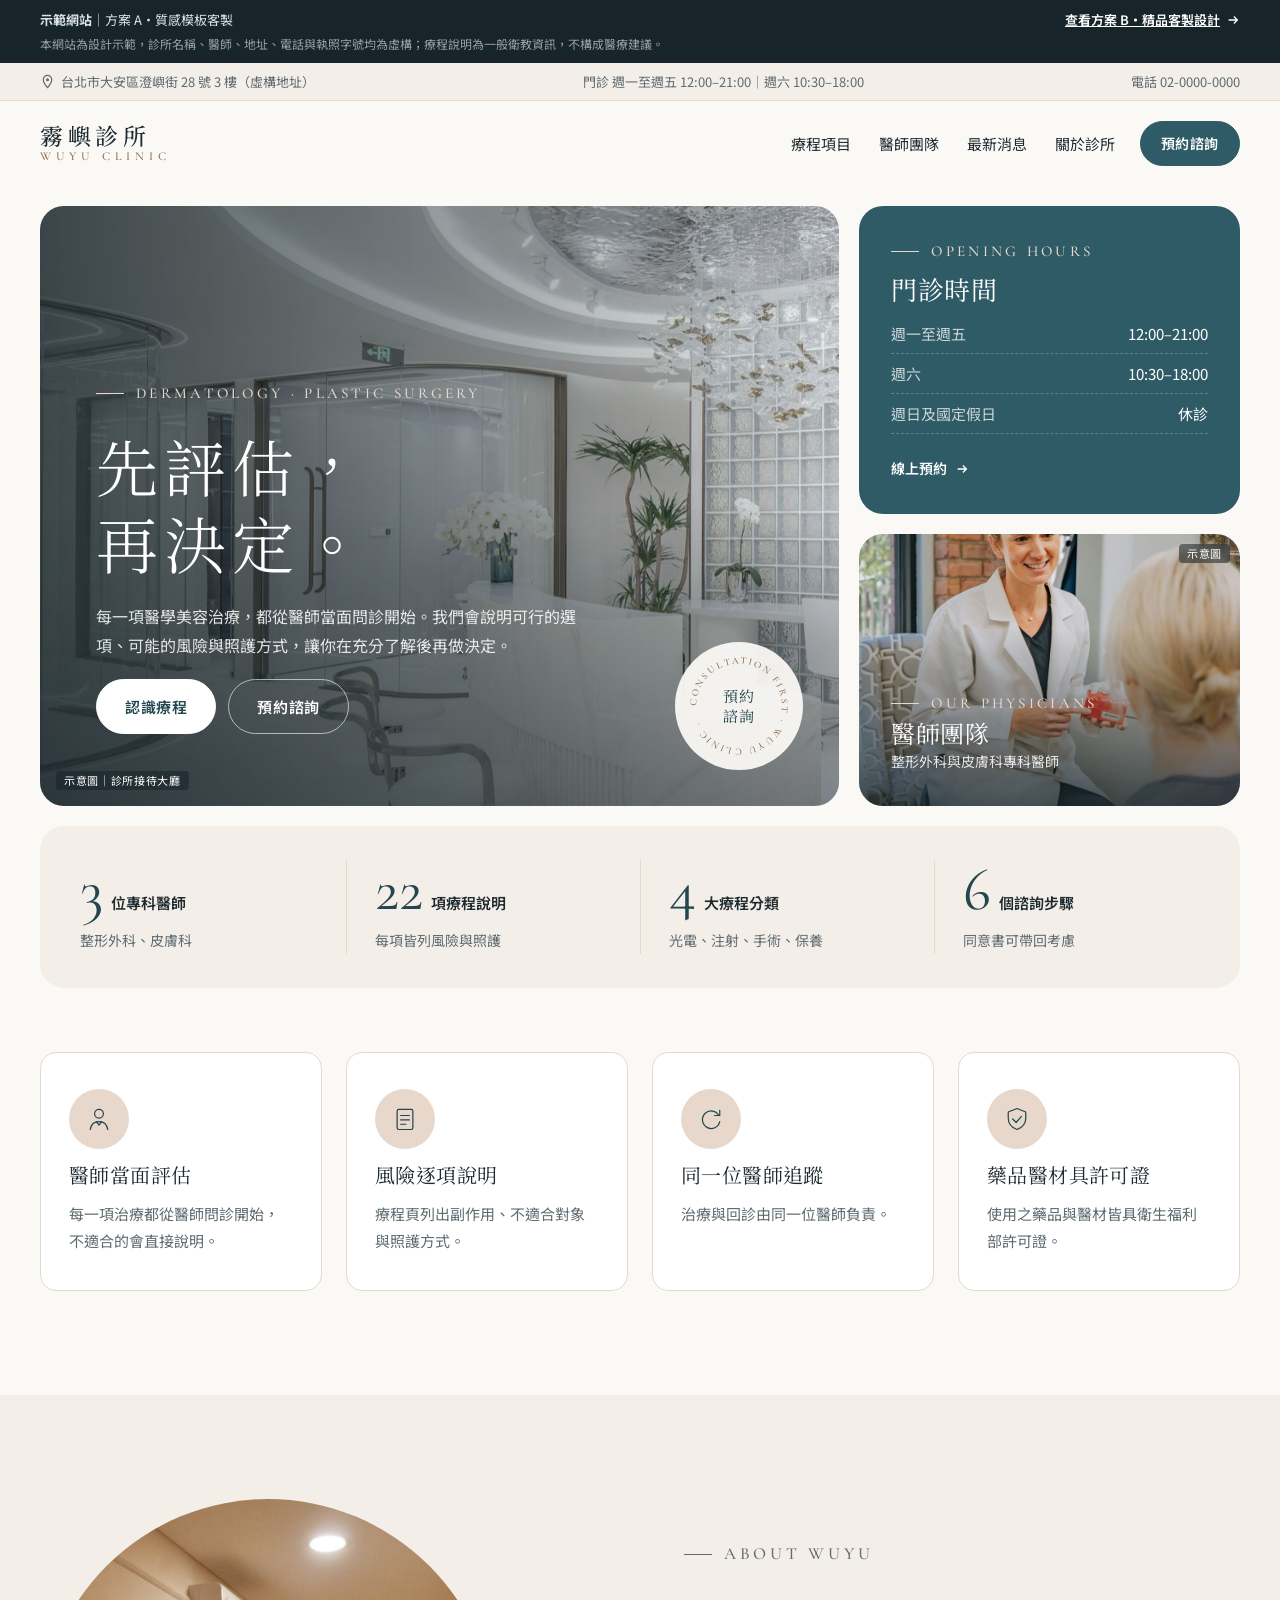
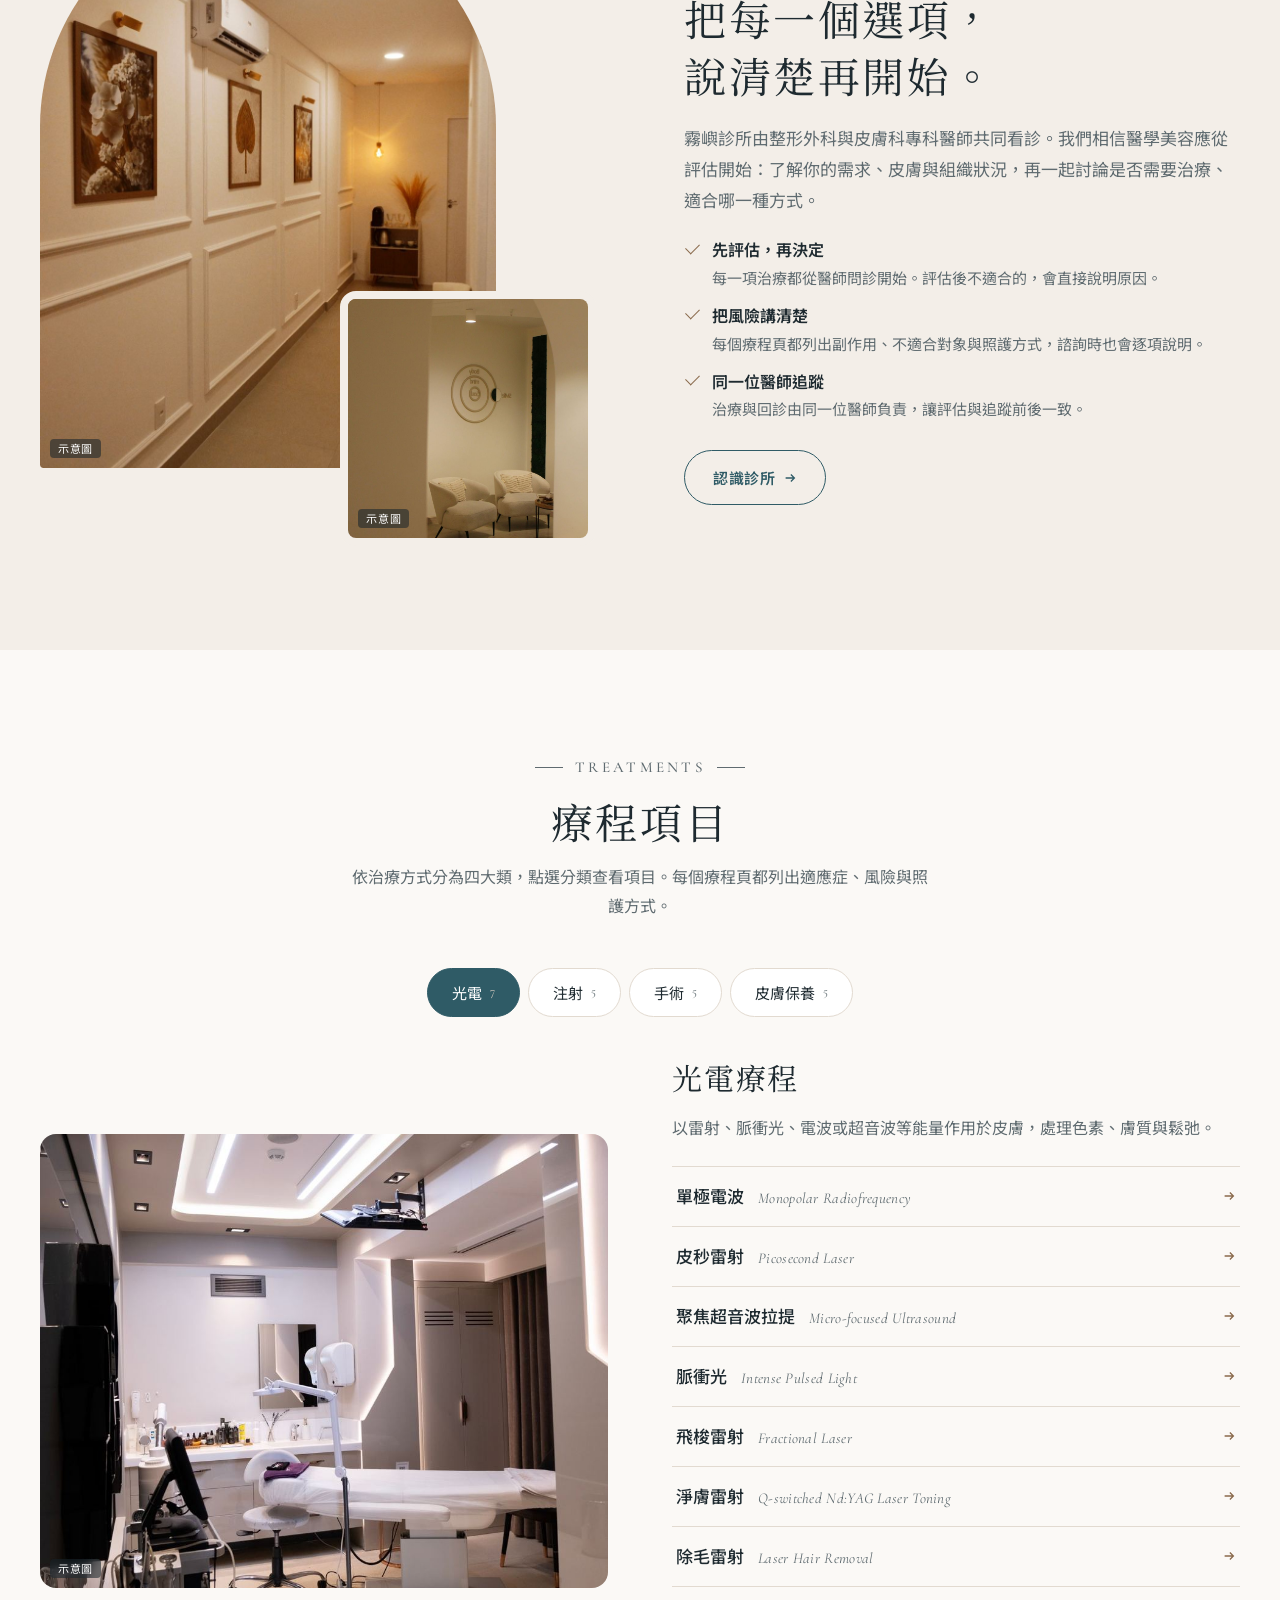
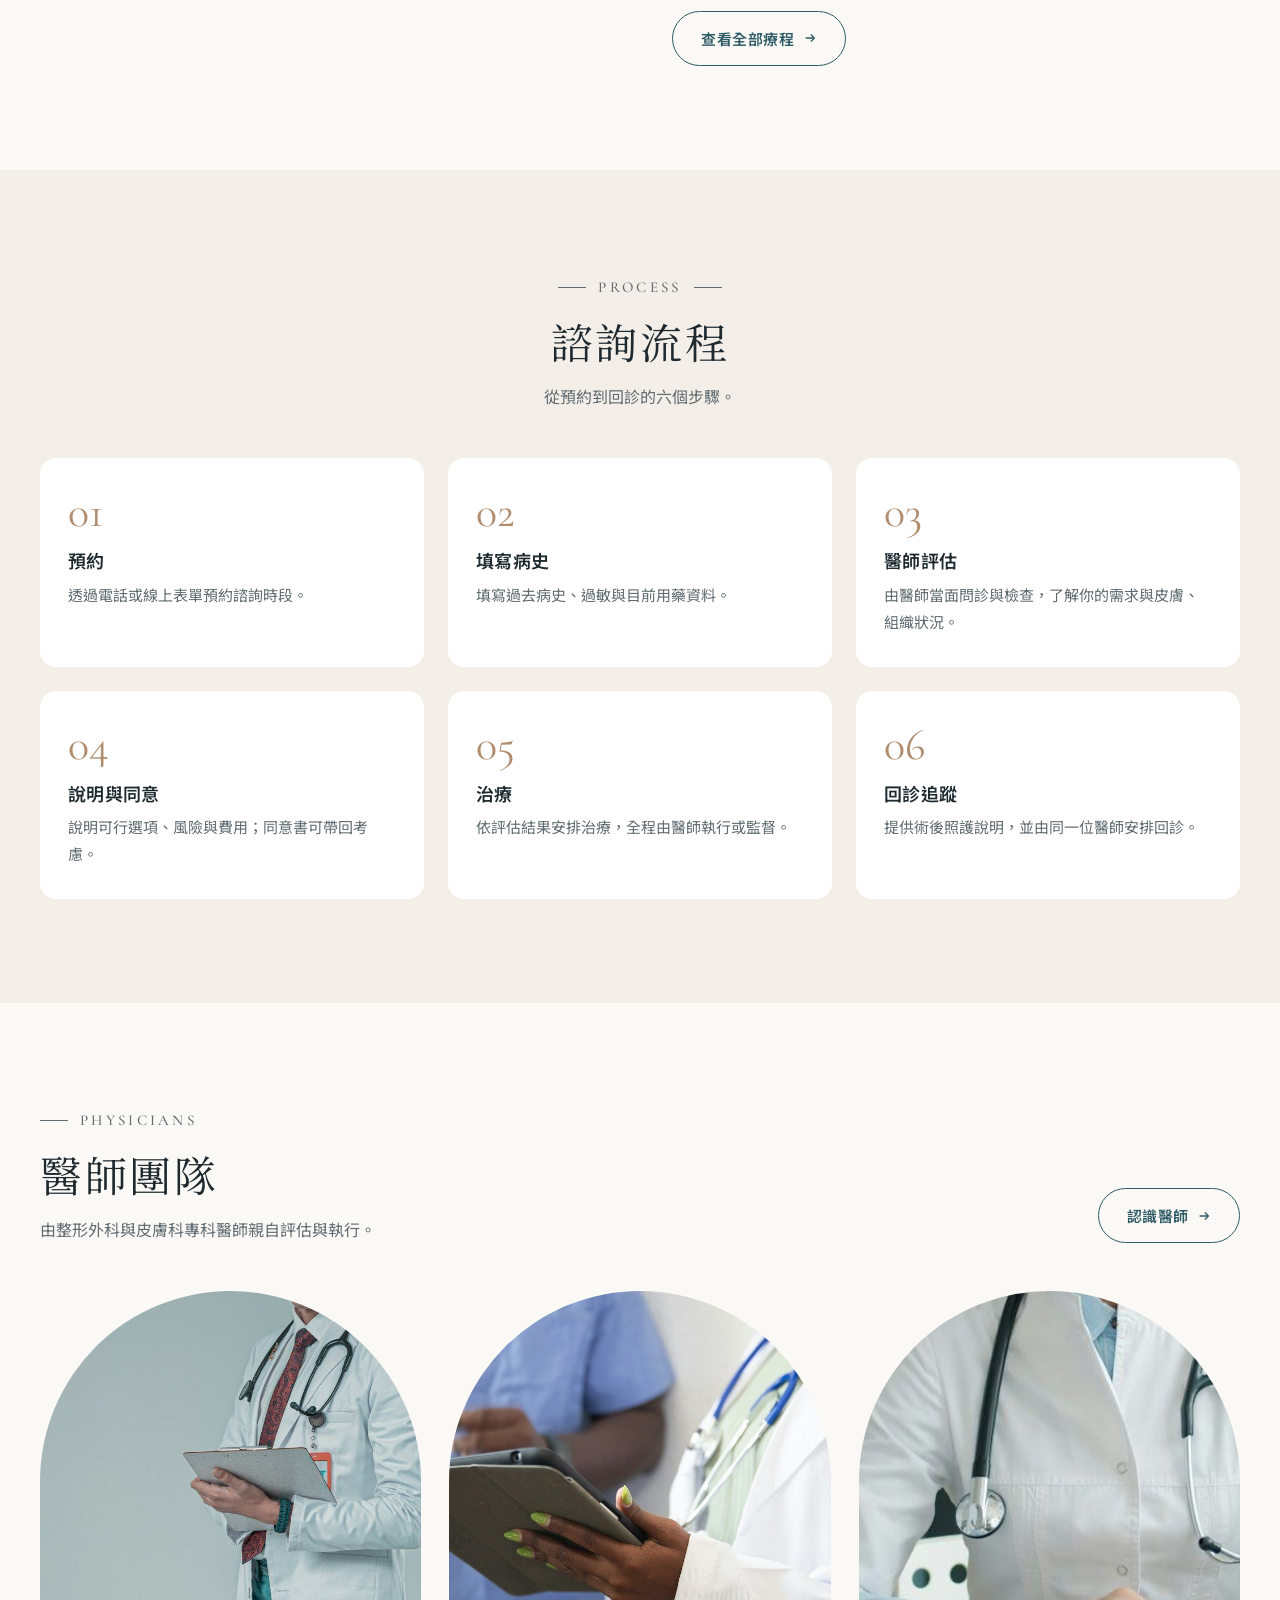
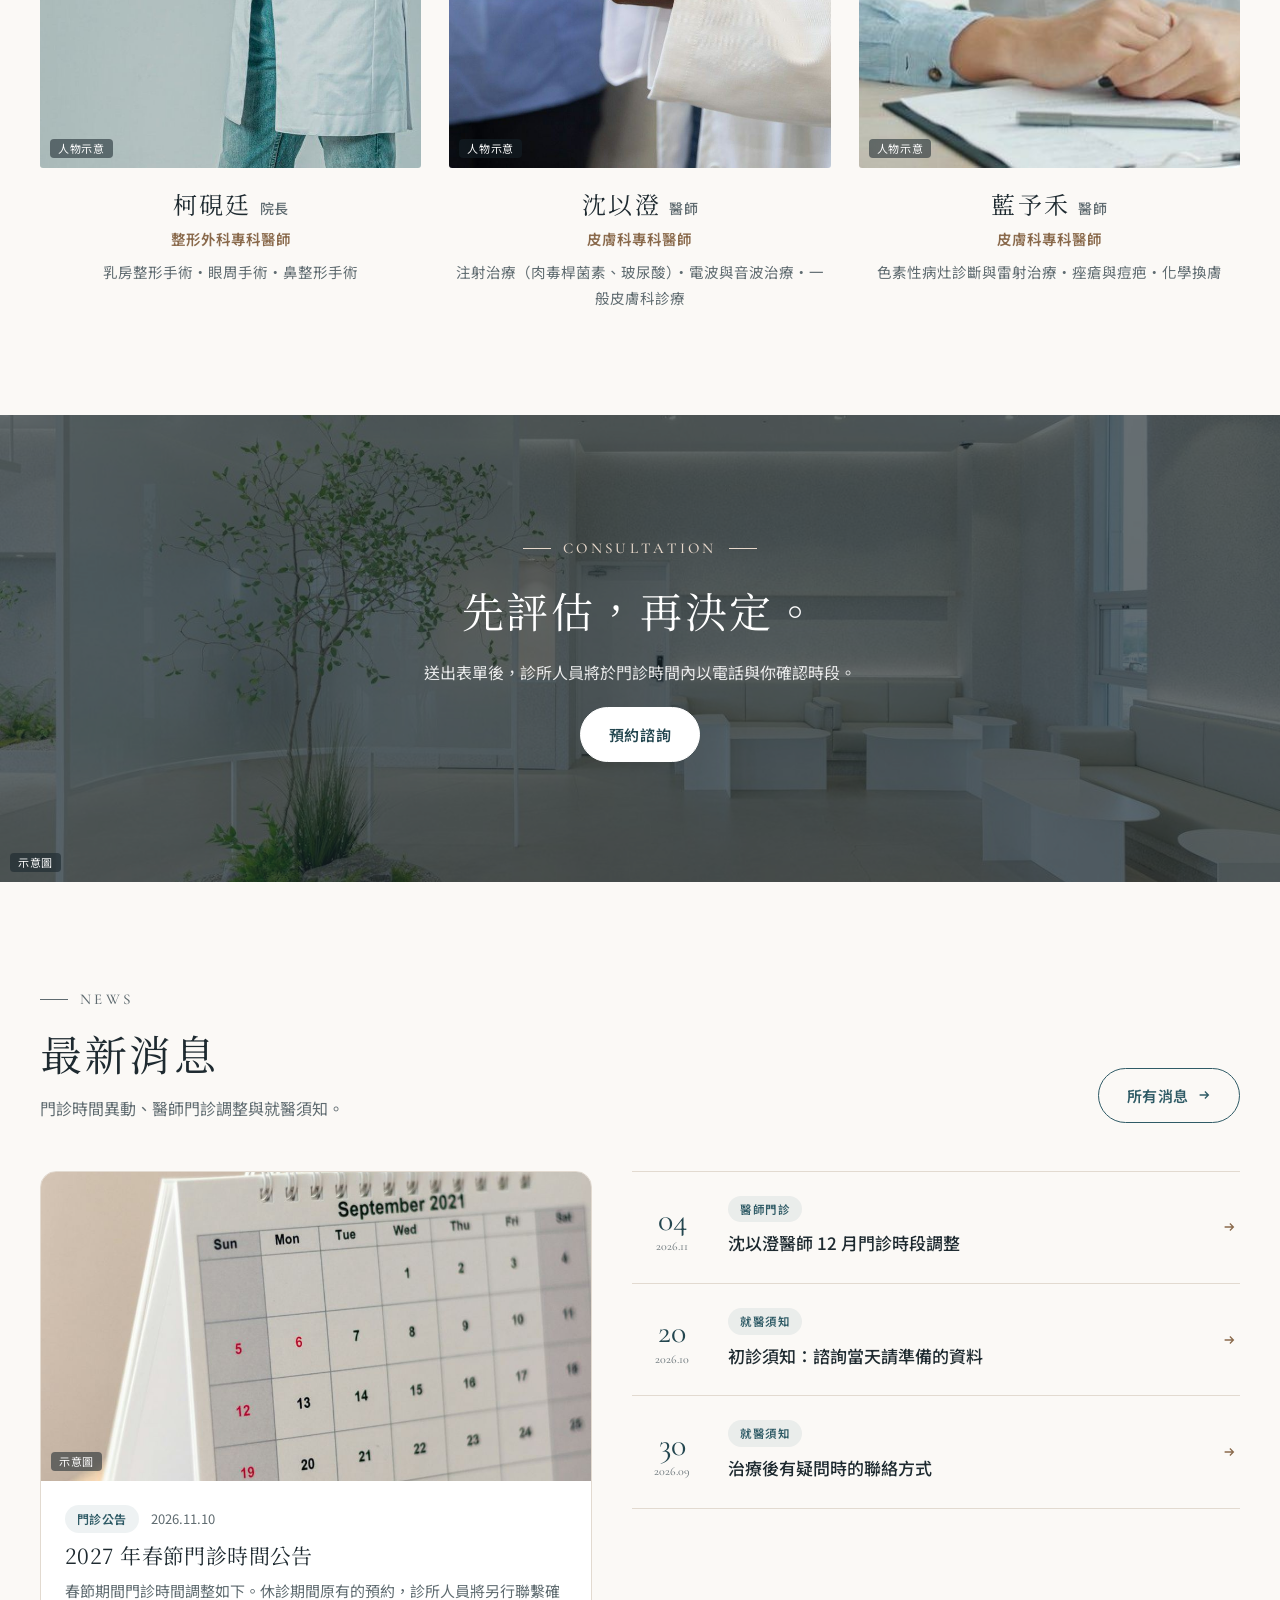
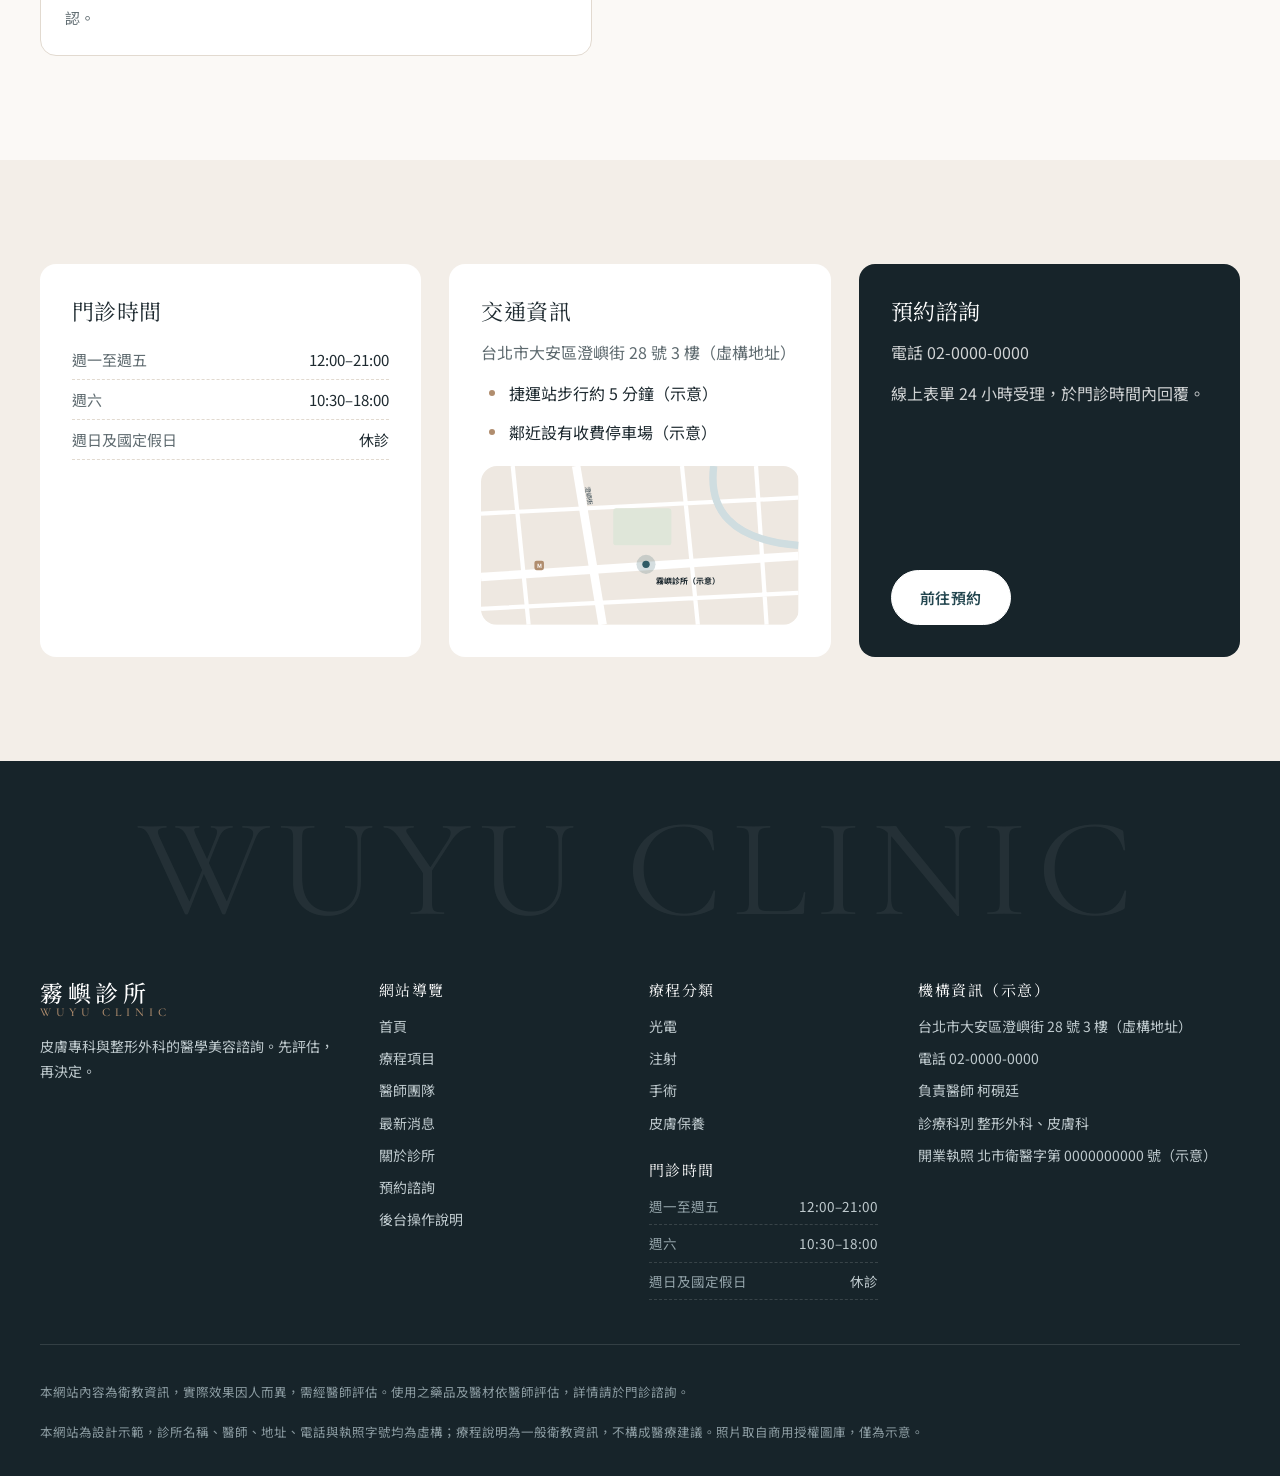
==== commit 19fca524: "Apply new font pairing to both versions A: Noto Serif TC light headings, Noto Sans TC body, Cormoran" ====
--- a/a/index.html
+++ b/a/index.html
@@ -2,7 +2,7 @@
 <meta name="claude:viewport-fit-sides" content="cover">
 <meta name="description" content="霧嶼診所（虛構）官方網站示範：療程介紹、醫師團隊、最新消息與預約諮詢。">
 <link rel="preconnect" href="https://fonts.googleapis.com"><link rel="preconnect" href="https://fonts.gstatic.com" crossorigin>
-<link rel="stylesheet" href="https://fonts.googleapis.com/css2?family=Manrope:wght@400;500;600;700&family=Marcellus&family=Noto+Sans+TC:wght@400;500;700&family=Noto+Serif+TC:wght@500;600&display=swap">
+<link rel="stylesheet" href="https://fonts.googleapis.com/css2?family=Cormorant+Garamond:ital,wght@0,400;0,500;1,400;1,500&family=Noto+Sans+TC:wght@400;500;700&family=Noto+Serif+TC:wght@300;400;500&display=swap">
 <style>/* Shared: WordPress admin mock (fixed WP look in both versions) */
 .wp-scroll{overflow-x:auto;-webkit-overflow-scrolling:touch;border-radius:6px;box-shadow:0 1px 2px rgba(0,0,0,.08),0 12px 32px -12px rgba(20,30,40,.25)}
 .wp{min-width:760px;font-family:-apple-system,"Segoe UI","Noto Sans TC",sans-serif;font-size:13px;color:#1d2327;background:#f0f0f1;line-height:1.5;text-align:left}
@@ -92,14 +92,14 @@
 :root{
   --bg:#FBF9F6; --surface:#F3EEE8; --surface-2:#E9E1D8; --ink:#1E2A30; --muted:#5F6B70; --primary:#2F5B66; --primary-d:#23464F;
   --accent:#B08D6E; --accent-text:#8A6A4C; --accent-soft:#E7D8CB; --line:#E2DAD0; --dark:#17242A; --warn-bg:#F8EFEA;
-  --r:16px; --f-sans:"Manrope","Noto Sans TC","PingFang TC","Microsoft JhengHei",sans-serif; --f-serif:"Noto Serif TC","Songti TC",serif; --f-lat:"Marcellus","Noto Serif TC",serif;
+  --r:16px; --f-sans:"Noto Sans TC","PingFang TC","Microsoft JhengHei",sans-serif; --f-serif:"Noto Serif TC","Songti TC",serif; --f-lat:"Cormorant Garamond","Noto Serif TC",serif;
   color-scheme:light;
 }
 *{box-sizing:border-box}
 body{background:var(--bg);color:var(--ink);font-family:var(--f-sans);font-size:16px;line-height:1.8;-webkit-font-smoothing:antialiased}
 a{color:var(--primary)}
 h1,h2,h3,h4{line-height:1.35;text-wrap:balance;margin:0;font-weight:600;letter-spacing:.02em}
-h1,h2{font-family:var(--f-serif);font-weight:500}
+h1,h2{font-family:var(--f-serif);font-weight:400}
 p{margin:0}
 img{max-width:100%}
 .wrap{max-width:1240px;margin:0 auto;padding-left:max(20px,env(safe-area-inset-left,0px));padding-right:max(20px,env(safe-area-inset-right,0px))}
@@ -117,8 +117,8 @@
 .hdr .wrap{display:flex;align-items:center;justify-content:space-between;gap:16px;min-height:84px;transition:min-height .2s}
 .hdr.small .wrap{min-height:66px}
 .logo{display:flex;flex-direction:column;text-decoration:none;color:var(--ink);line-height:1.15}
-.logo-zh{font-family:var(--f-serif);font-size:23px;font-weight:600;letter-spacing:.2em}
-.logo-en{font-family:var(--f-lat);font-size:11px;letter-spacing:.42em;color:var(--accent-text)}
+.logo-zh{font-family:var(--f-serif);font-size:23px;font-weight:500;letter-spacing:.2em}
+.logo-en{font-family:var(--f-lat);font-weight:500;font-size:12px;letter-spacing:.42em;color:var(--accent-text)}
 .logo.light{color:#fff}.logo.light .logo-en{color:var(--accent)}
 .nav{display:flex;align-items:center;gap:2px}
 .nav a{color:var(--ink);text-decoration:none;padding:8px 13px;font-size:15px;position:relative}
@@ -159,14 +159,14 @@
 @keyframes kb{from{transform:scale(1.08)}to{transform:scale(1)}}
 .hero-t{padding:56px 56px 72px;max-width:640px;color:#fff;display:flex;flex-direction:column;gap:20px}
 .hero-t .eyebrow{color:var(--accent-soft)}
-.hero h1{font-size:clamp(36px,5vw,62px);letter-spacing:.08em;line-height:1.25}
+.hero h1{font-weight:300;font-size:clamp(36px,5vw,62px);letter-spacing:.1em;line-height:1.25}
 .hero-t>p:not(.eyebrow){color:rgba(255,255,255,.86);max-width:30em}
 .hero-t>*{animation:up .9s cubic-bezier(.2,.7,.2,1) both}.hero-t>:nth-child(2){animation-delay:.1s}.hero-t>:nth-child(3){animation-delay:.2s}.hero-t>:nth-child(4){animation-delay:.3s}
 @keyframes up{from{opacity:0;transform:translateY(18px)}to{opacity:1;transform:none}}
 .hero-main .pic-tag{left:16px;bottom:16px}
 .badge{position:absolute;right:36px;bottom:36px;width:128px;height:128px;border-radius:50%;background:rgba(251,249,246,.94);display:grid;place-items:center;color:var(--primary-d)}
 .badge svg{position:absolute;inset:6px;width:calc(100% - 12px);height:calc(100% - 12px);animation:spin 26s linear infinite}
-.badge text{font-family:var(--f-lat);font-size:9.6px;letter-spacing:.24em;fill:var(--accent-text)}
+.badge text{font-family:var(--f-lat);font-weight:500;font-size:10px;letter-spacing:.24em;fill:var(--accent-text)}
 .badge span{font-family:var(--f-serif);font-size:15px;line-height:1.35;text-align:center;letter-spacing:.12em}
 @keyframes spin{to{transform:rotate(360deg)}}
 .hero-side{display:grid;grid-template-rows:auto 1fr;gap:20px}
@@ -184,7 +184,7 @@
 .facts{padding-block:20px 0}
 .facts-in{display:grid;grid-template-columns:repeat(4,minmax(0,1fr));background:var(--surface);border-radius:24px;padding:34px 12px}
 .facts-in>div{padding:0 28px;border-left:1px solid var(--line)}.facts-in>div:first-child{border:0}
-.fact-n{font-family:var(--f-lat);font-size:54px;line-height:1;color:var(--primary-d);display:flex;align-items:baseline;gap:8px}
+.fact-n{font-family:var(--f-lat);font-size:60px;line-height:1;color:var(--primary-d);display:flex;align-items:baseline;gap:8px}
 .fact-n small{font-family:var(--f-sans);font-size:15px;color:var(--ink);font-weight:600}
 .facts-in p:last-child{color:var(--muted);font-size:14px;margin-top:8px}
 /* sections */
@@ -195,7 +195,7 @@
 .sec-h p{color:var(--muted)}
 .row-between{flex-direction:row;justify-content:space-between;align-items:flex-end;flex-wrap:wrap;gap:16px}
 .row-between>div{display:flex;flex-direction:column;gap:12px}
-.eyebrow{font-family:var(--f-lat);color:var(--accent-text);font-size:14px;letter-spacing:.24em;text-transform:uppercase;display:inline-flex;align-items:center;gap:12px}
+.eyebrow{font-family:var(--f-lat);font-weight:500;color:var(--accent-text);font-size:15px;letter-spacing:.22em;text-transform:uppercase;display:inline-flex;align-items:center;gap:12px}
 .eyebrow::before{content:"";width:28px;height:1px;background:currentColor}
 .sec-h.center .eyebrow::after{content:"";width:28px;height:1px;background:currentColor}
 .grid2{display:grid;grid-template-columns:repeat(2,minmax(0,1fr));gap:28px}
@@ -207,7 +207,7 @@
 .f4:hover{transform:translateY(-4px);box-shadow:0 22px 40px -28px rgba(30,42,48,.4);border-color:var(--accent-soft)}
 .ico{width:60px;height:60px;border-radius:50%;background:var(--accent-soft);display:grid;place-items:center;color:var(--primary-d)}
 .ico svg{width:28px;height:28px;fill:none;stroke:currentColor;stroke-width:1.4;stroke-linecap:round;stroke-linejoin:round}
-.f4 h3{font-family:var(--f-serif);font-size:20px;font-weight:500}.f4 p{color:var(--muted);font-size:15px}
+.f4 h3{font-family:var(--f-serif);font-size:20px;font-weight:400}.f4 p{color:var(--muted);font-size:15px}
 /* split intro */
 .split-intro{display:grid;grid-template-columns:1fr 1fr;gap:88px;align-items:center}
 .stack{position:relative;padding:0 18% 14% 0}
@@ -230,12 +230,12 @@
 .tx-tabs button:hover,.tabs button:hover{border-color:var(--primary)}
 .tx-panel{display:grid;grid-template-columns:1fr 1fr;gap:64px;align-items:center}
 .tx-panel-t{display:flex;flex-direction:column;gap:16px}
-.tx-panel-t h3{font-family:var(--f-serif);font-size:30px;font-weight:500;letter-spacing:.06em}
+.tx-panel-t h3{font-family:var(--f-serif);font-size:30px;font-weight:400;letter-spacing:.06em}
 .tx-panel-t>p{color:var(--muted)}
 .tx-links{list-style:none;margin:8px 0;padding:0;border-top:1px solid var(--line)}
 .tx-links a{display:grid;grid-template-columns:auto 1fr auto;gap:14px;align-items:baseline;padding:14px 4px;border-bottom:1px solid var(--line);text-decoration:none;color:var(--ink);transition:padding .2s,color .2s}
 .tx-links a span{font-size:17px;font-weight:500}
-.tx-links small{color:var(--muted);font-size:13px;letter-spacing:.03em}
+.tx-links small{font-family:var(--f-lat);font-style:italic;color:var(--muted);font-size:15px;letter-spacing:.02em}
 .tx-links a svg{align-self:center;color:var(--accent-text)}
 .tx-links a:hover{padding-left:12px;color:var(--primary)}
 .tx-panel-t .btn{align-self:flex-start}
@@ -248,7 +248,7 @@
 /* doctor cards */
 .dcard{text-decoration:none;color:inherit;display:flex;flex-direction:column;gap:20px}
 .dcard-b{display:flex;flex-direction:column;gap:6px;text-align:center}
-.dcard h3{font-family:var(--f-serif);font-size:24px;font-weight:500;letter-spacing:.1em}
+.dcard h3{font-family:var(--f-serif);font-size:24px;font-weight:400;letter-spacing:.1em}
 .dcard h3 small,.doc h2 small{font-family:var(--f-sans);font-size:14px;color:var(--muted);font-weight:500;margin-left:8px;letter-spacing:.04em}
 .dcard p{color:var(--muted);font-size:14.5px}
 .spec{color:var(--accent-text)!important;font-weight:600}
@@ -264,9 +264,9 @@
 a.card:hover{transform:translateY(-4px);box-shadow:0 24px 44px -30px rgba(30,42,48,.45)}
 .card>.pic{border-radius:0}
 .card-b{padding:24px;display:flex;flex-direction:column;gap:8px;flex:1}
-.card h3{font-family:var(--f-serif);font-size:21px;font-weight:500}
+.card h3{font-family:var(--f-serif);font-size:21px;font-weight:400}
 .card p{color:var(--muted);font-size:15px}
-.card .en{font-family:var(--f-lat);font-size:13px;letter-spacing:.08em;color:var(--accent-text);margin-top:-4px}
+.card .en{font-family:var(--f-lat);font-style:italic;font-size:15px;letter-spacing:.08em;color:var(--accent-text);margin-top:-4px}
 .tag{align-self:flex-start;font-size:12px;font-weight:600;color:var(--primary);background:rgba(47,91,102,.08);padding:3px 12px;border-radius:999px;letter-spacing:.04em}
 .more{display:inline-flex;gap:8px;align-items:center;color:var(--primary);font-weight:600;font-size:14px;margin-top:auto;padding-top:8px}
 .meta{display:flex;gap:12px;align-items:center;font-size:13px;color:var(--muted);flex-wrap:wrap}
@@ -283,7 +283,7 @@
 .news-list svg{color:var(--accent-text)}
 /* info cards */
 .icard{background:#fff;border-radius:var(--r);padding:32px;display:flex;flex-direction:column;gap:12px}
-.icard h3{font-family:var(--f-serif);font-size:22px;font-weight:500}
+.icard h3{font-family:var(--f-serif);font-size:22px;font-weight:400}
 .icard p{color:var(--muted)}
 .icard.dark{background:var(--dark);color:#fff}.icard.dark p{color:rgba(255,255,255,.8)}
 .icard.dark .btn{align-self:flex-start;margin-top:auto}
@@ -333,7 +333,7 @@
 .hint{font-size:13px;color:var(--muted);margin-top:16px}
 .side{display:flex;flex-direction:column;gap:20px;position:sticky;top:96px}
 .side-card{background:#fff;border:1px solid var(--line);border-radius:var(--r);padding:26px;display:flex;flex-direction:column;gap:10px}
-.side-card h3{font-family:var(--f-serif);font-size:18px;font-weight:500}.side-card h3:not(:first-child){margin-top:12px}
+.side-card h3{font-family:var(--f-serif);font-size:18px;font-weight:400}.side-card h3:not(:first-child){margin-top:12px}
 .side-card.cta{background:var(--primary);border-color:var(--primary);color:#fff}
 .side-card.cta p{opacity:.86}.side-card.cta .btn{background:#fff;color:var(--primary-d);border-color:#fff}
 .side-card .phone{font-size:14px}
@@ -366,7 +366,7 @@
 .split p:not(.eyebrow){color:var(--muted);font-size:17px}
 .split>.arch{max-width:460px;justify-self:center;width:100%}
 .fac{display:flex;flex-direction:column;gap:10px}
-.fac h3{font-family:var(--f-serif);font-size:19px;font-weight:500;margin-top:8px}.fac p{color:var(--muted);font-size:14.5px}
+.fac h3{font-family:var(--f-serif);font-size:19px;font-weight:400;margin-top:8px}.fac p{color:var(--muted);font-size:14.5px}
 .info{list-style:none;margin:0;padding:0;display:flex;flex-direction:column;gap:4px;font-size:14px}
 .info.dark{font-size:15px;margin-top:8px}
 .narrow{max-width:720px;display:flex;flex-direction:column;gap:16px}
@@ -404,7 +404,7 @@
 .ftr{background:var(--dark);color:#BFCACE;padding-block:24px 32px;font-size:14px;overflow:hidden}
 .ftr-word{font-family:var(--f-lat);font-size:clamp(48px,11vw,168px);line-height:1;letter-spacing:.06em;color:rgba(255,255,255,.06);white-space:nowrap;margin:0 0 40px;text-align:center}
 .ftr-grid{display:grid;grid-template-columns:1.3fr 1fr 1fr 1.4fr;gap:40px}
-.ftr h4{color:#fff;font-size:15px;margin-bottom:14px;font-family:var(--f-serif);font-weight:500;letter-spacing:.1em}
+.ftr h4{color:#fff;font-size:15px;margin-bottom:14px;font-family:var(--f-serif);font-weight:400;letter-spacing:.1em}
 .ftr h4.mt{margin-top:24px}
 .ftr p{margin-top:14px}
 .ftr ul{list-style:none;margin:0;padding:0;display:flex;flex-direction:column;gap:7px}
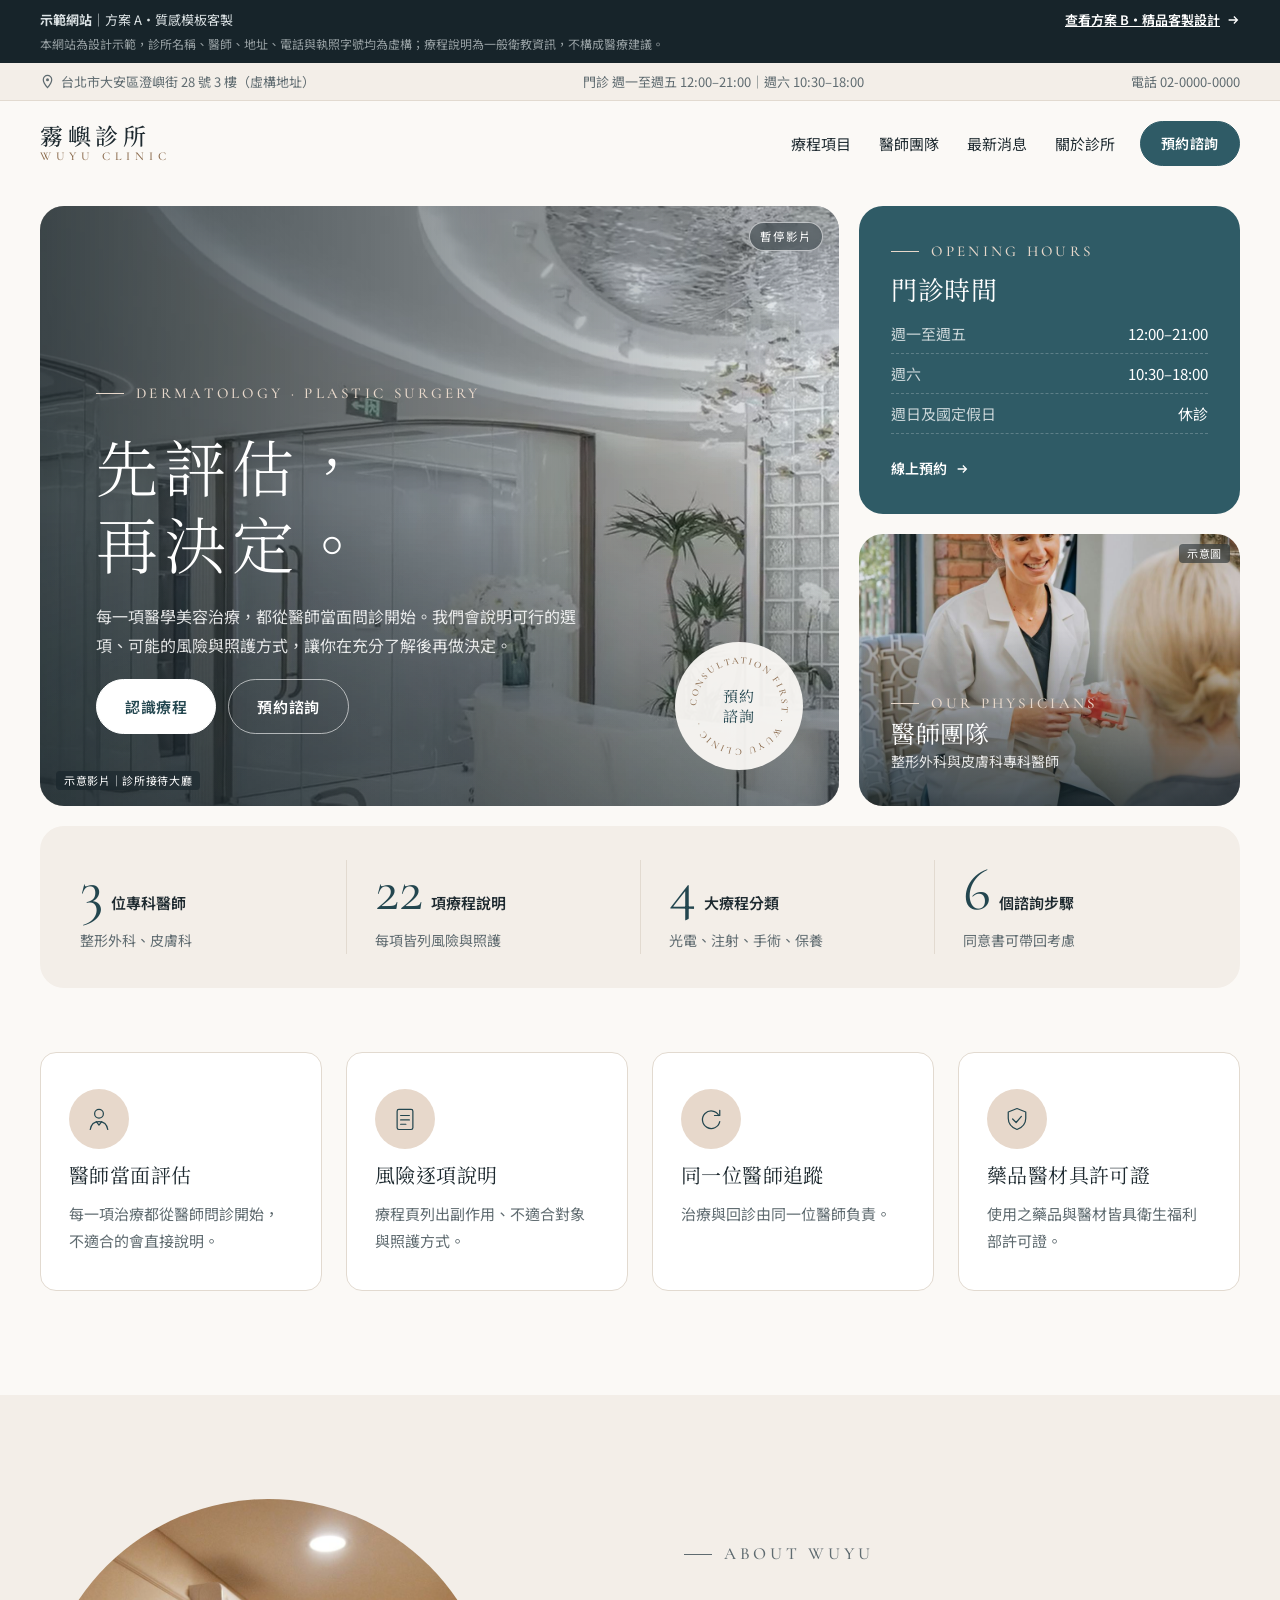
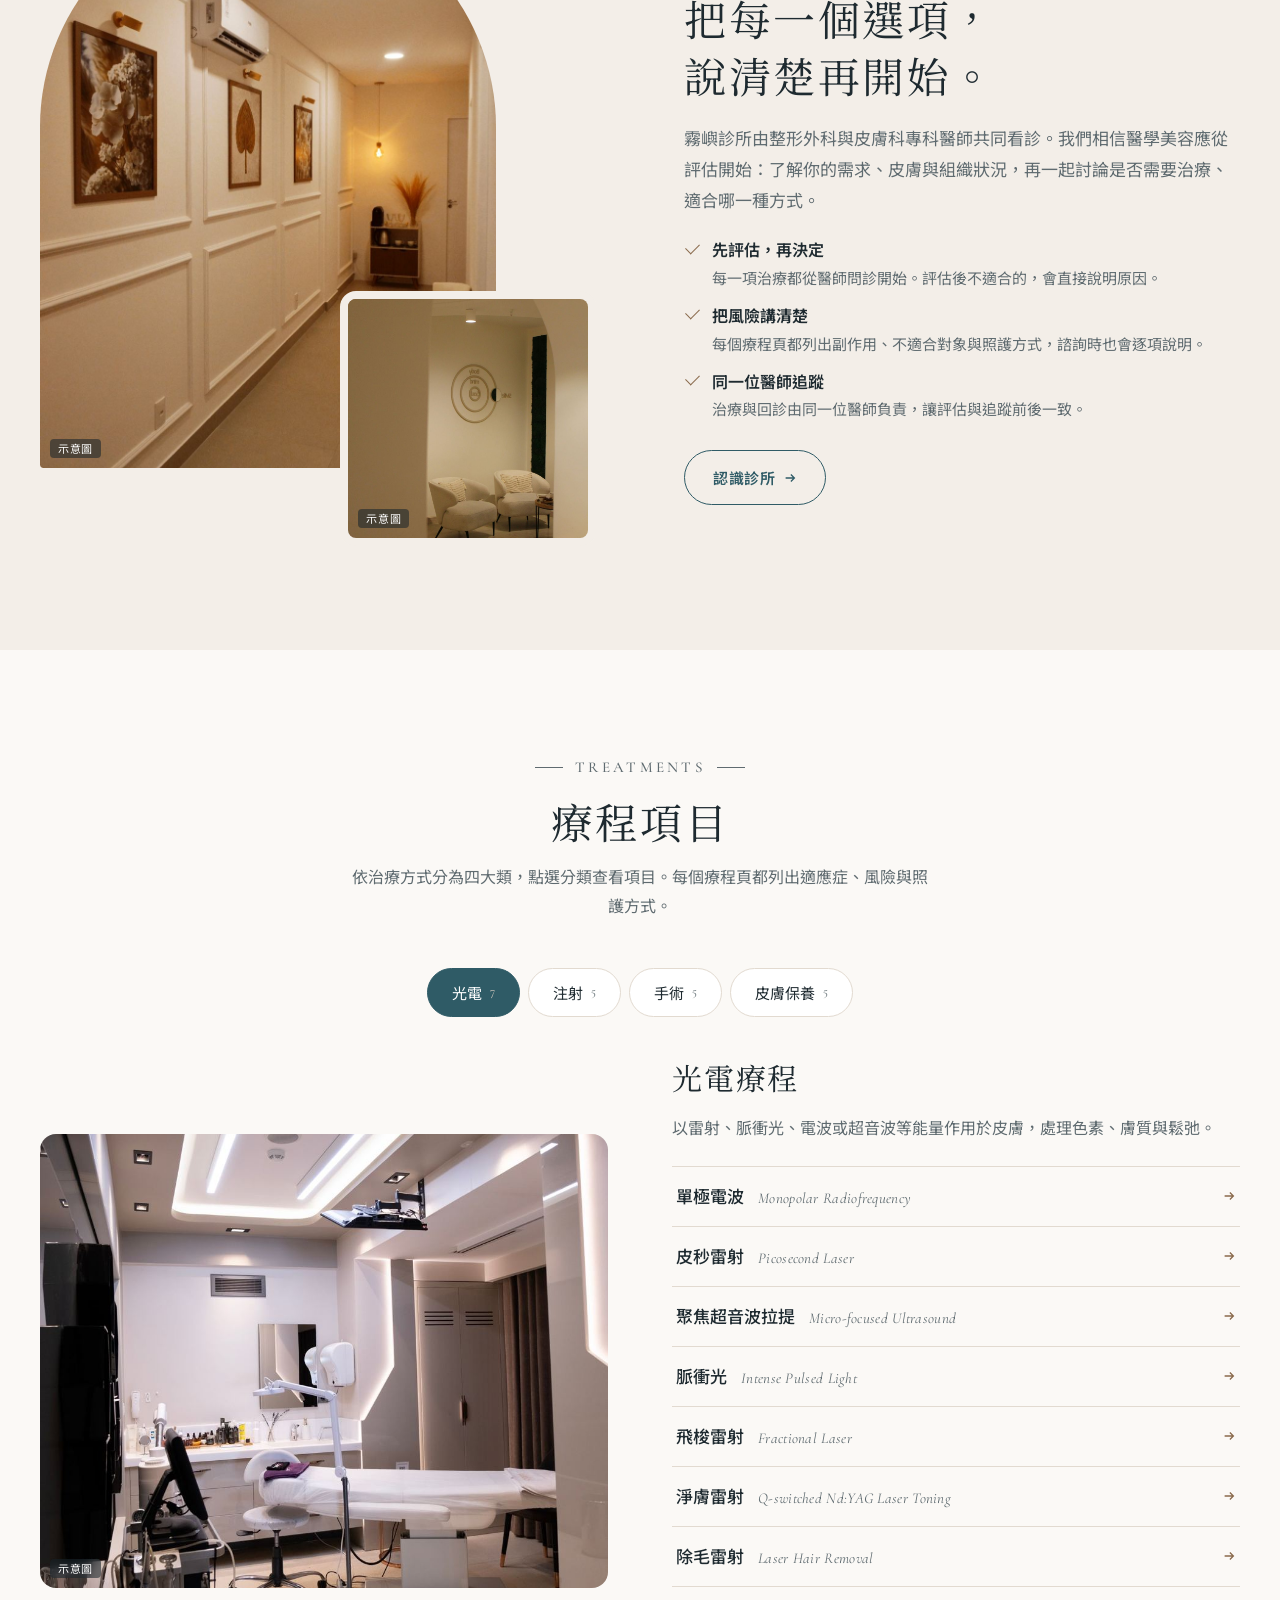
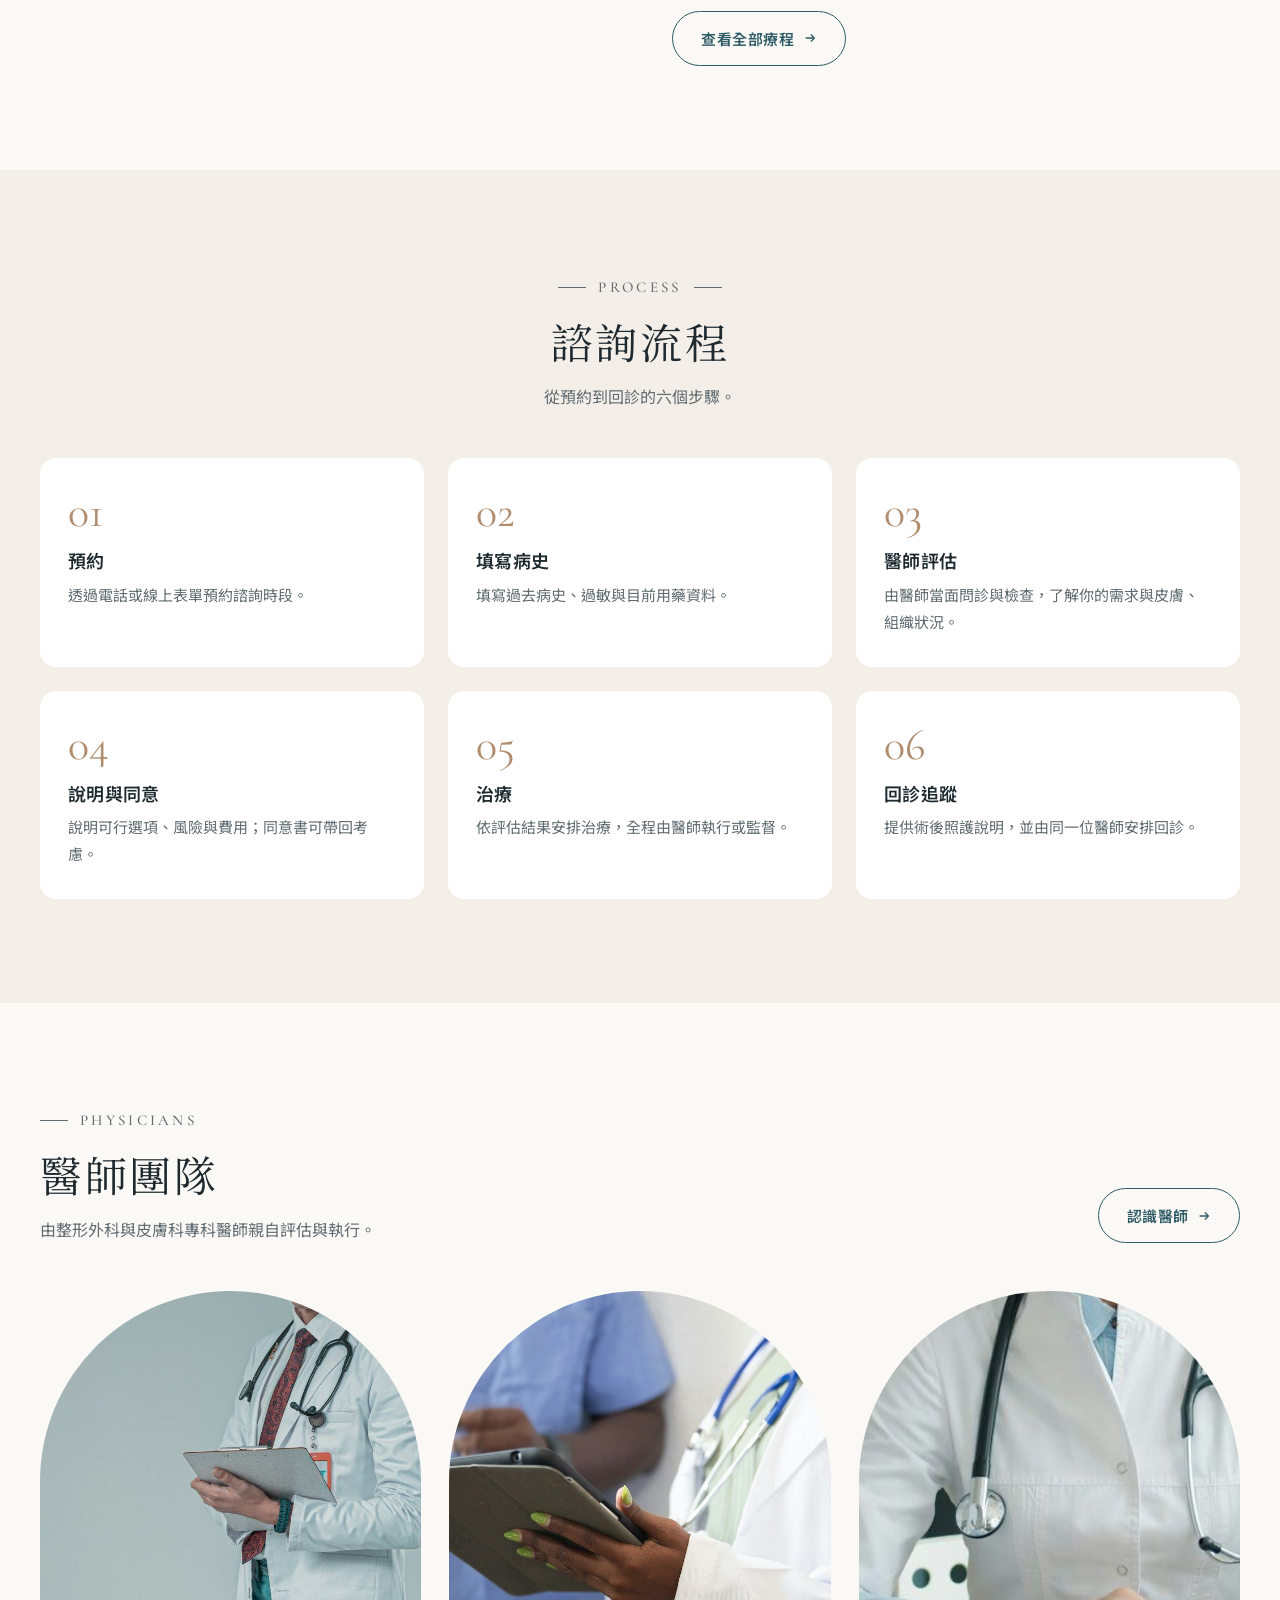
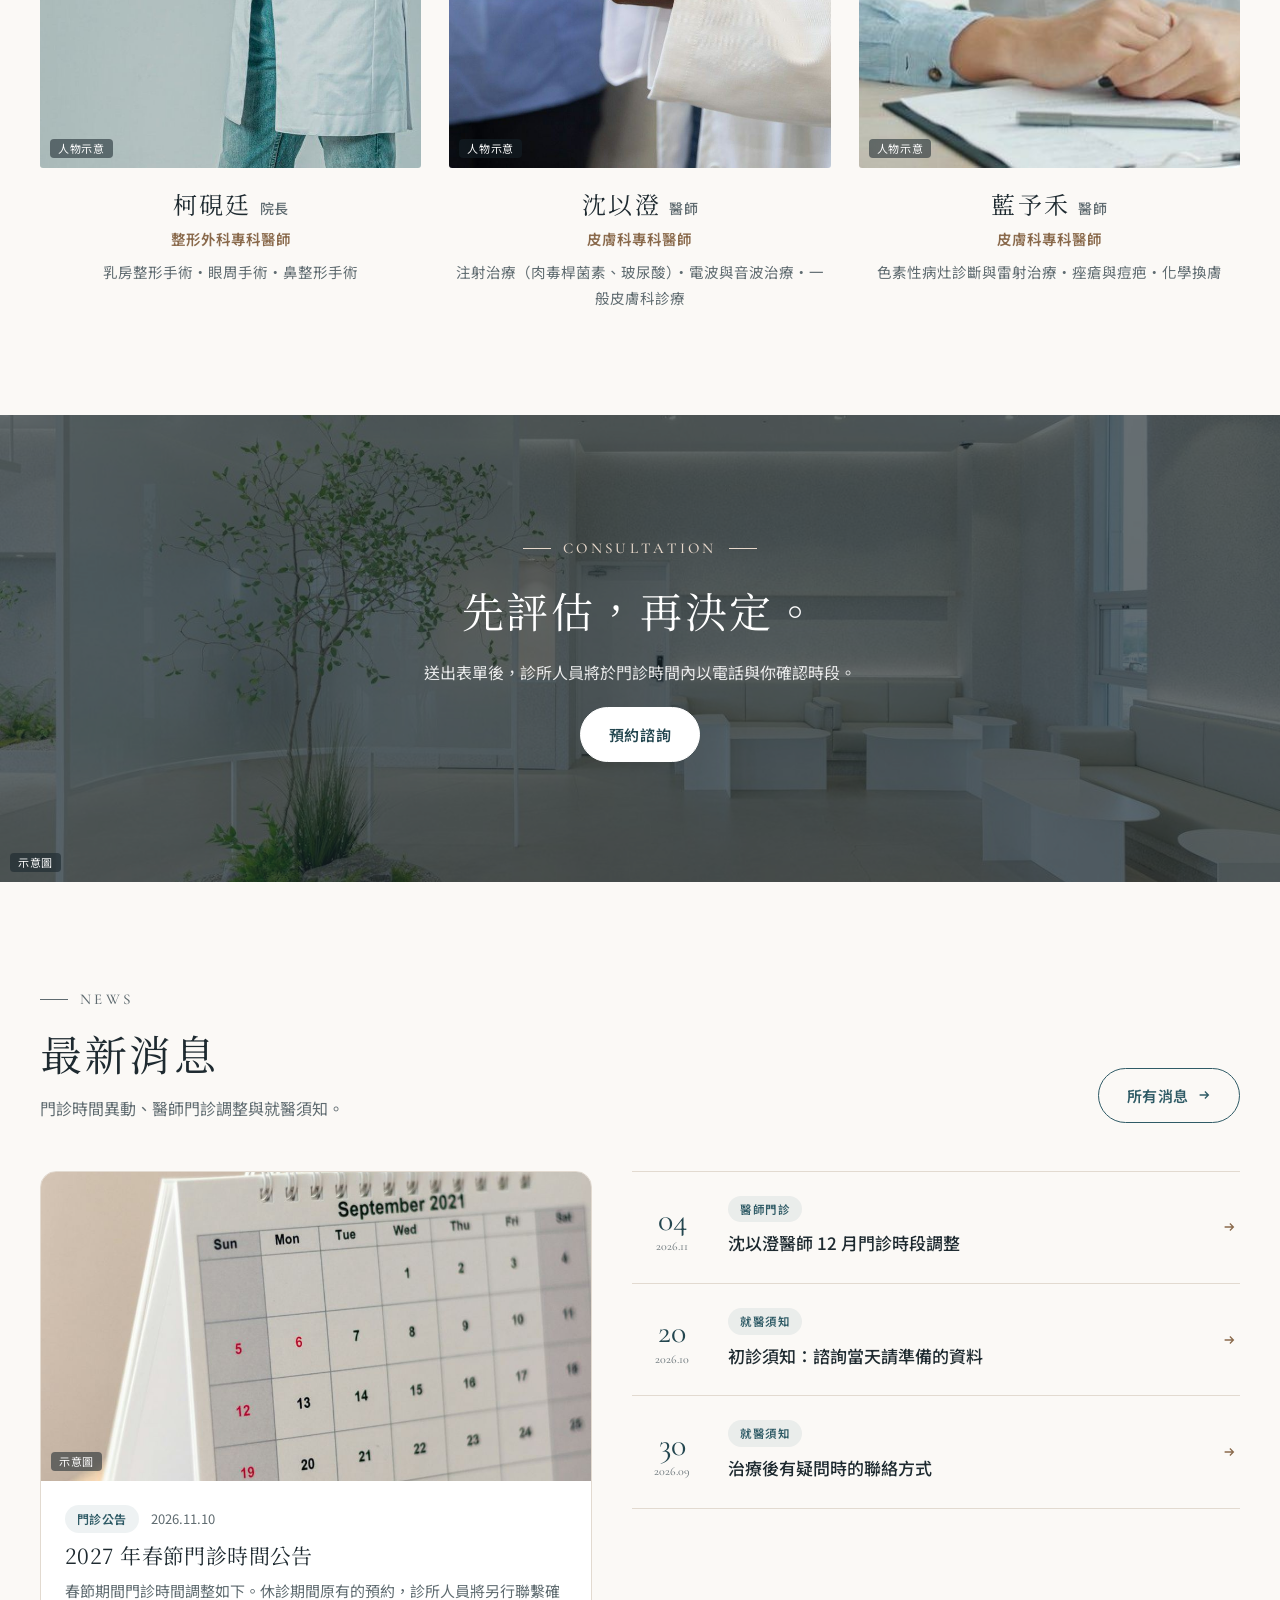
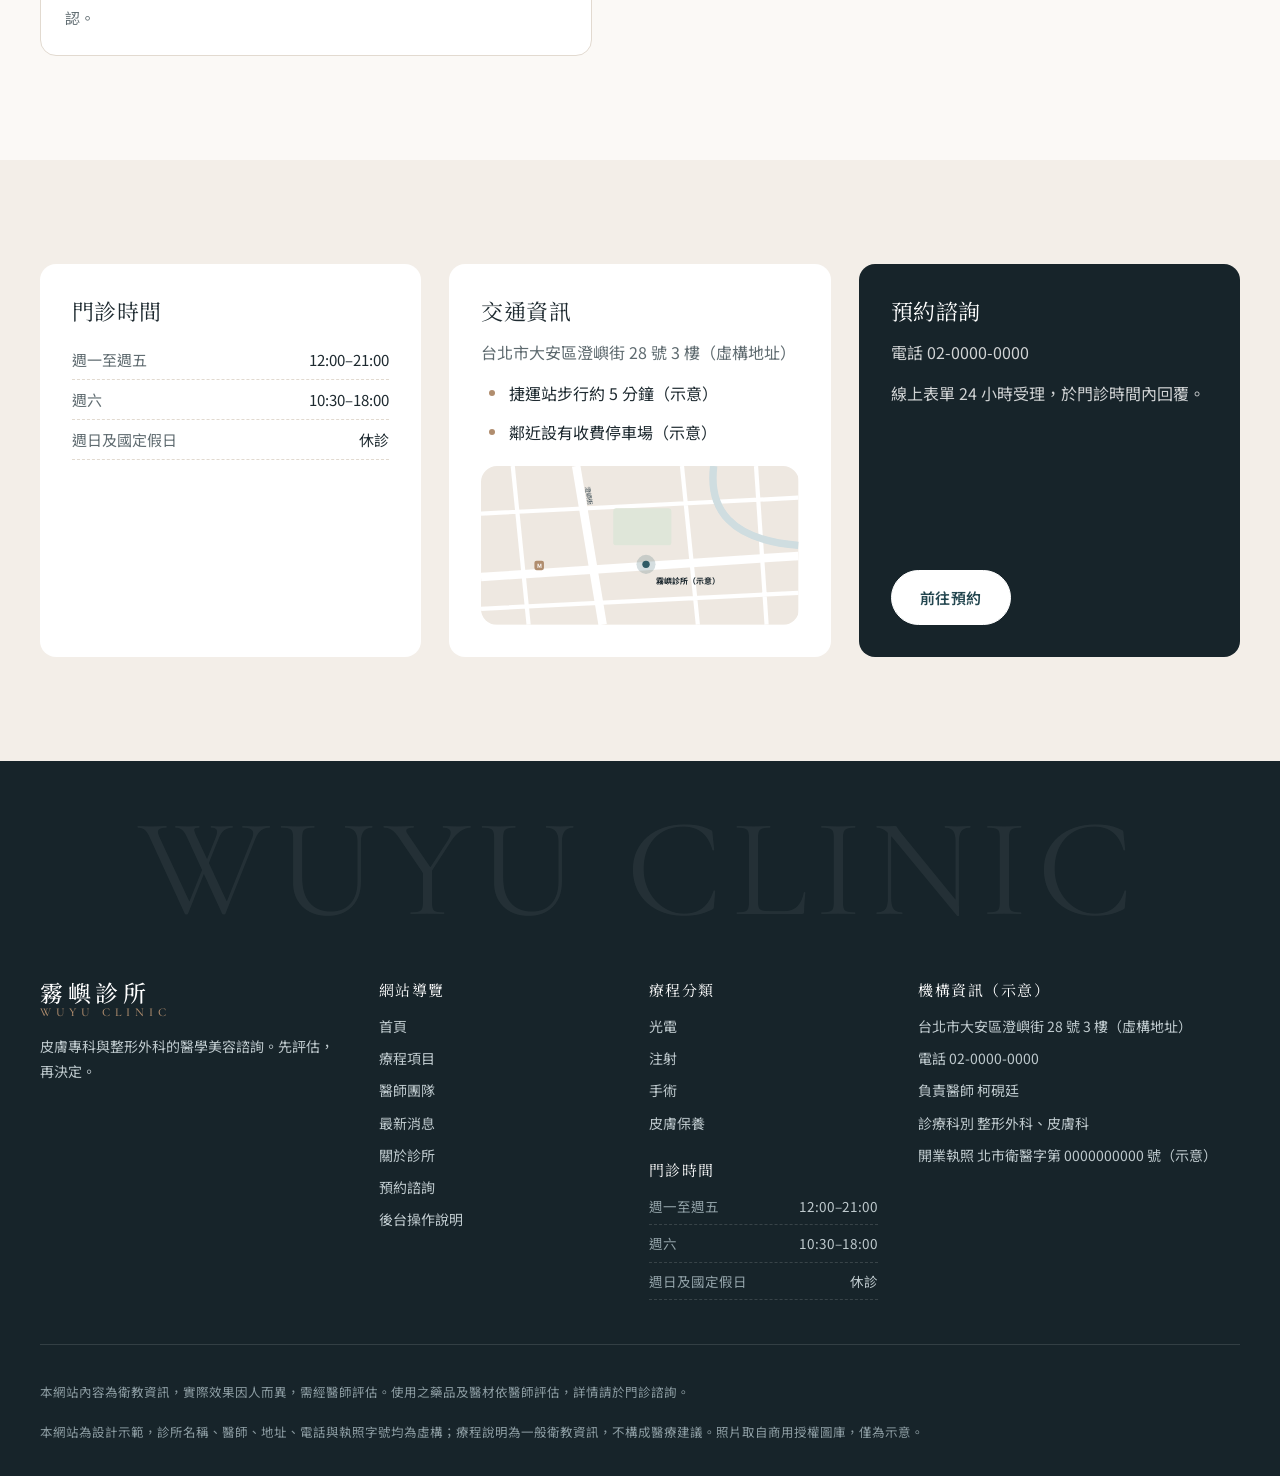
==== commit 685a301b: "Add silent looping hero video to versions A and B Co-Authored-By: Claude Opus 5.5 <noreply@anthropic" ====
--- a/a/index.html
+++ b/a/index.html
@@ -87,6 +87,11 @@
 
 .wp-thumb img,.wp-pick img{width:100%;height:100%;object-fit:cover;display:block}
 .wp-more{text-align:center;color:#646970;font-size:12px}
+
+/* hero video */
+.hero-vid{position:absolute;inset:0;width:100%;height:100%;object-fit:cover;opacity:0;transition:opacity 1.2s ease;pointer-events:none}
+.vid-on .hero-vid{opacity:1}
+.vid-btn{position:absolute;z-index:3;font:inherit;font-size:11.5px;letter-spacing:.1em;cursor:pointer;border:1px solid rgba(255,255,255,.6);background:rgba(23,36,42,.45);color:#fff;padding:3px 10px;backdrop-filter:blur(4px)}
 
 /* A: premium template theme — warm neutrals, serif display, bento hero, arch frames */
 :root{
@@ -473,6 +478,9 @@
   *,*::before,*::after{animation:none!important;transition:none!important}
   .rv-pre{opacity:1;transform:none}
 }
+
+.hero-main .hero-vid{z-index:-2}.hero-main .vid-btn{right:16px;top:16px;border-radius:999px}
+@media (max-width:640px){.hero-main .vid-btn{right:auto;top:auto;left:16px;bottom:44px}}
 </style>
 <div id="shell-top"></div>
 <main id="app" class="app"></main>
@@ -979,6 +987,28 @@
   </svg>`;
 }
 
+/* Hero video: silent slow loop over the hero photo. Skipped for reduced motion / Save-Data, and when the
+   hero image was swapped in the backend demo (so that demo stays visible). The photo is the poster. */
+function heroVideo(app, src, label) {
+  const box = app.querySelector('[data-hero-video]');
+  if (!box || S.hero !== 0) return;
+  if (matchMedia('(prefers-reduced-motion: reduce)').matches || (navigator.connection && navigator.connection.saveData)) return;
+  const img = box.querySelector('img');
+  const v = document.createElement('video');
+  Object.assign(v, { muted: true, loop: true, playsInline: true, autoplay: true, preload: 'auto' });
+  v.setAttribute('muted', ''); v.setAttribute('playsinline', ''); v.setAttribute('aria-hidden', 'true');
+  v.className = 'hero-vid'; if (img) v.poster = img.currentSrc || img.src; v.src = v.canPlayType('video/mp4; codecs="avc1.42E01E"') ? src : src.replace('.mp4', '.webm');
+  (img ? img.parentNode : box).insertBefore(v, img ? img.nextSibling : null);
+  const btn = document.createElement('button');
+  btn.type = 'button'; btn.className = 'vid-btn'; btn.textContent = '暫停影片'; btn.setAttribute('aria-pressed', 'false');
+  btn.addEventListener('click', () => { if (v.paused) { v.play(); btn.textContent = '暫停影片'; btn.setAttribute('aria-pressed', 'false'); } else { v.pause(); btn.textContent = '播放影片'; btn.setAttribute('aria-pressed', 'true'); } });
+  v.addEventListener('playing', () => {
+    box.classList.add('vid-on'); if (!btn.isConnected) box.appendChild(btn);
+    const lab = box.querySelector('[data-vid-label]'); if (lab) lab.textContent = '示意影片｜' + label;
+  }, { once: true });
+  const p = v.play(); if (p && p.catch) p.catch(() => {});
+}
+
 /* Version A — 質感模板客製 (premium template look: bento hero, arch frames, serif display, warm neutrals) */
 const RMa = () => matchMedia('(prefers-reduced-motion: reduce)').matches;
 const pic = (key, alt, cls = '', pos = '', label = '示意圖') => `<figure class="pic ${cls}"><img src="${IMG(key)}" alt="${alt}（示意圖）" loading="lazy" decoding="async"${pos ? ` style="object-position:${pos}"` : ''}><figcaption>${label}</figcaption></figure>`;
@@ -1036,11 +1066,11 @@
     const cats = Object.keys(CATS);
     return `
     <section class="hero"><div class="wrap hero-grid">
-      <div class="hero-main">
+      <div class="hero-main" data-hero-video>
         <img src="${IMG(HERO_IMGS[S.hero])}" alt="${HERO_LABELS[S.hero]}（示意圖）" class="hero-img">
         <div class="hero-t">${eyebrow('Dermatology · Plastic Surgery')}<h1>${CLINIC.tagline}</h1><p>每一項醫學美容治療，都從醫師當面問診開始。我們會說明可行的選項、可能的風險與照護方式，讓你在充分了解後再做決定。</p>
           <div class="row">${L('treatments', '認識療程', 'btn light')}${L('contact', '預約諮詢', 'btn ghost')}</div></div>
-        ${badge()}<span class="pic-tag">示意圖｜${HERO_LABELS[S.hero]}</span>
+        ${badge()}<span class="pic-tag" data-vid-label>示意圖｜${HERO_LABELS[S.hero]}</span>
       </div>
       <div class="hero-side">
         <div class="hcard hours-card"><p class="eyebrow">Opening Hours</p><h2>門診時間</h2>${hoursList()}<a class="lnk" href="#contact">線上預約 ${ARROW}</a></div>
@@ -1192,6 +1222,7 @@
   },
 
   after(r, app, first) {
+    if (r.view === 'home') heroVideo(app, '../assets/vid/a-hero.mp4', HERO_LABELS[0]);
     app.querySelectorAll('[data-jump]').forEach(b => b.addEventListener('click', () => document.getElementById(b.dataset.jump).scrollIntoView({ behavior: RMa() ? 'auto' : 'smooth' })));
     app.querySelectorAll('[data-tab]').forEach(b => b.addEventListener('click', () => {
       tab = b.dataset.tab;
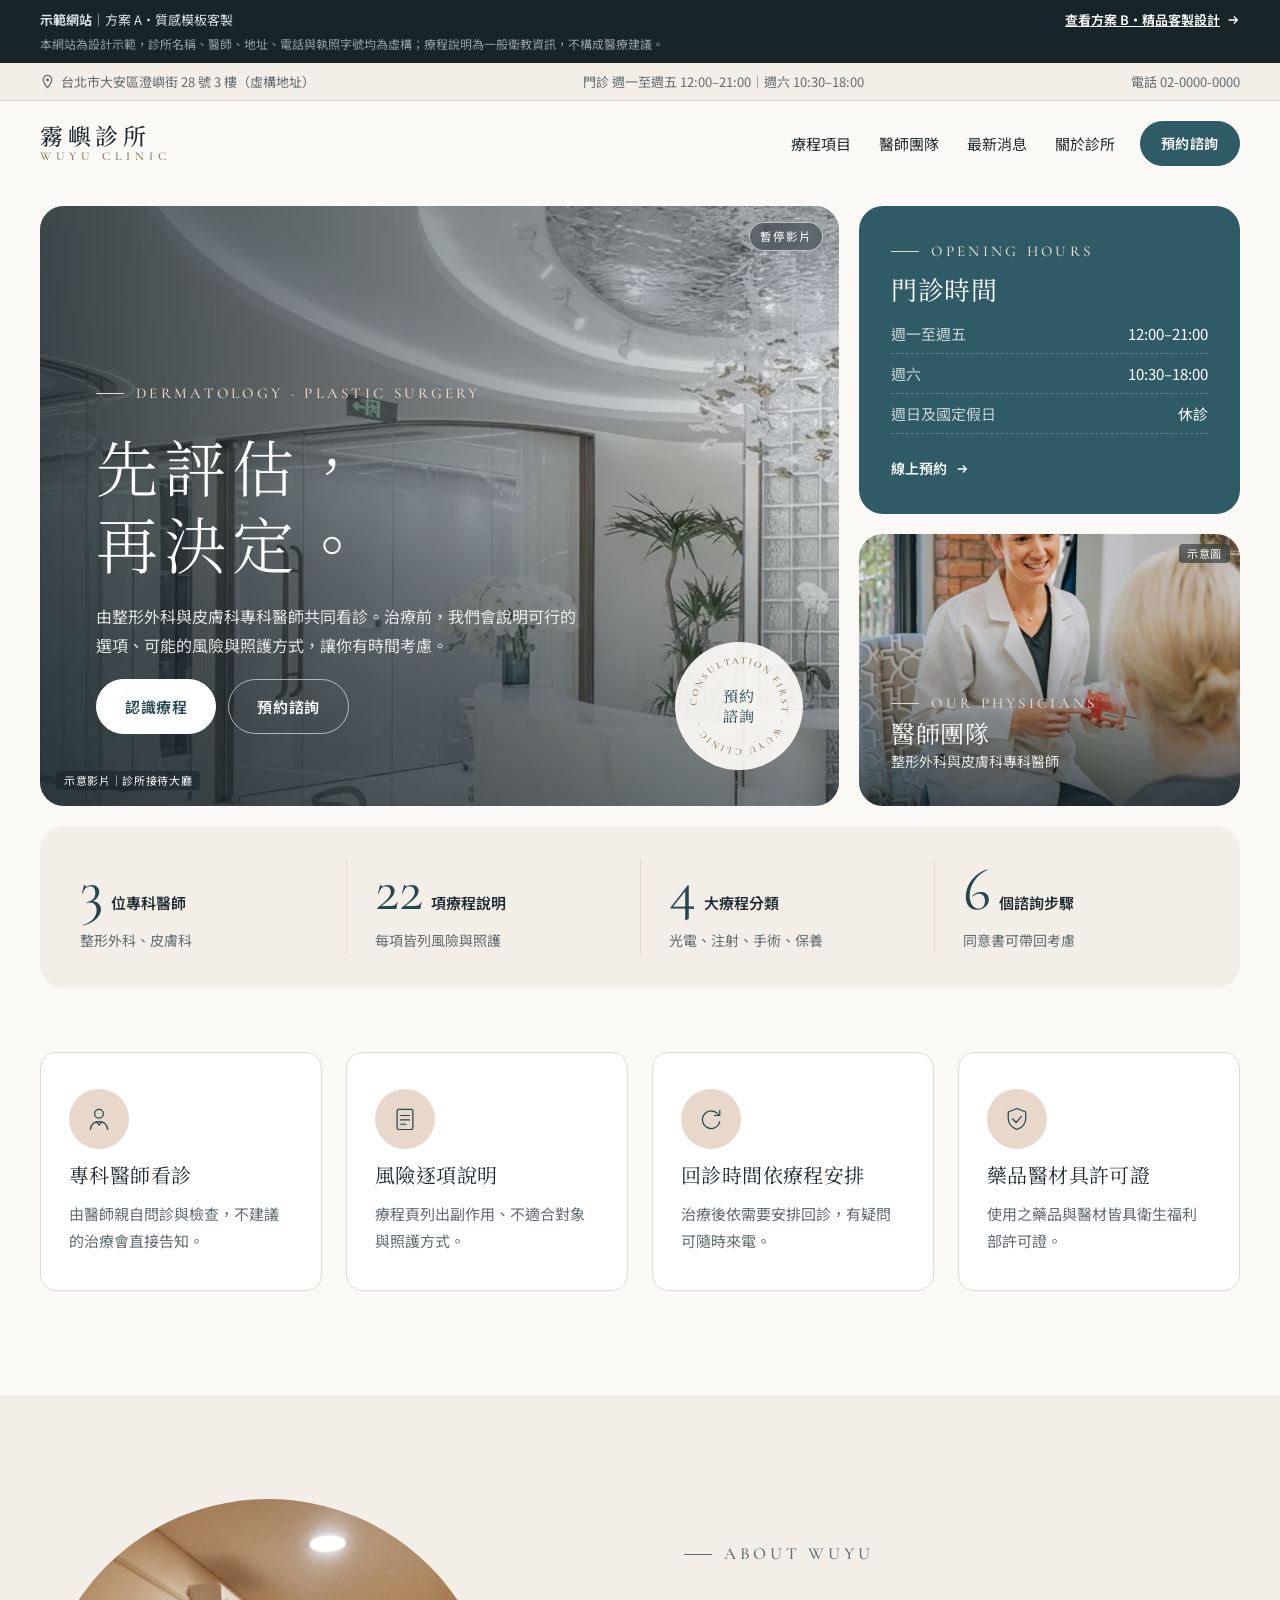
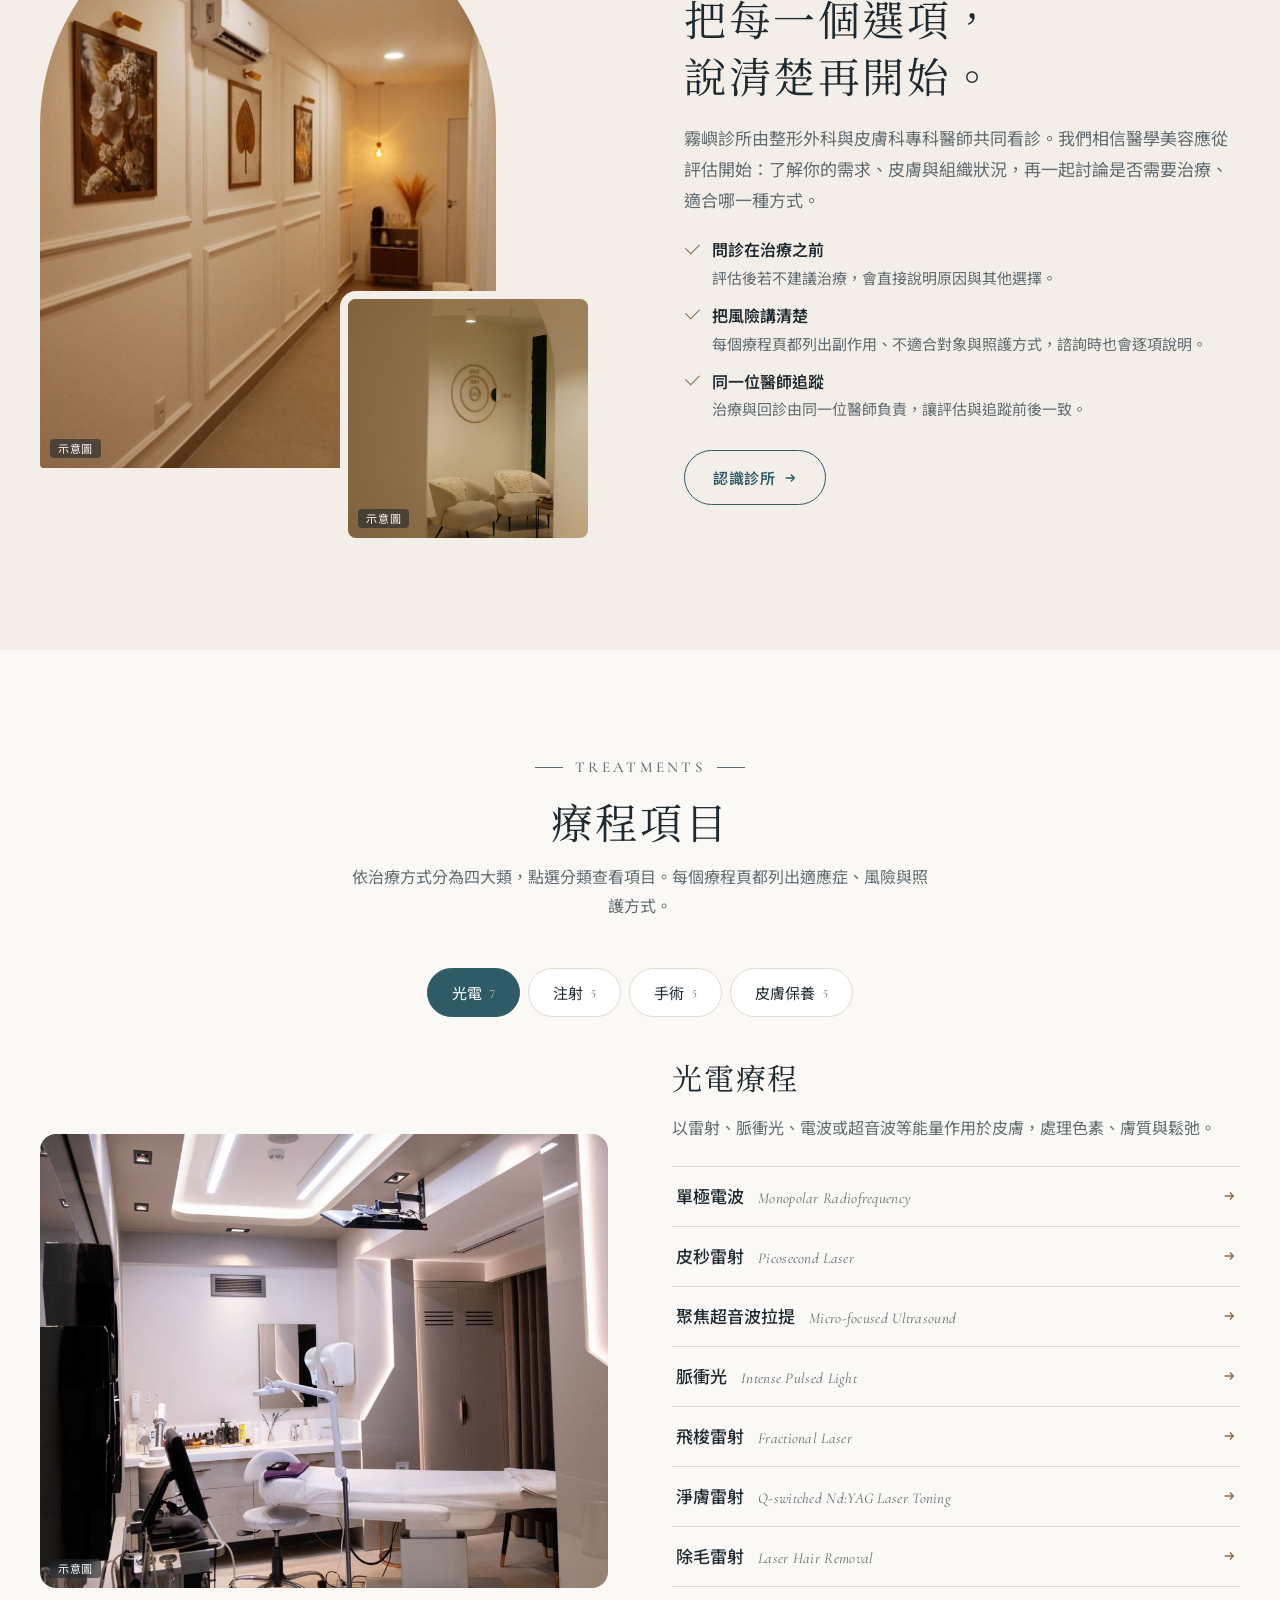
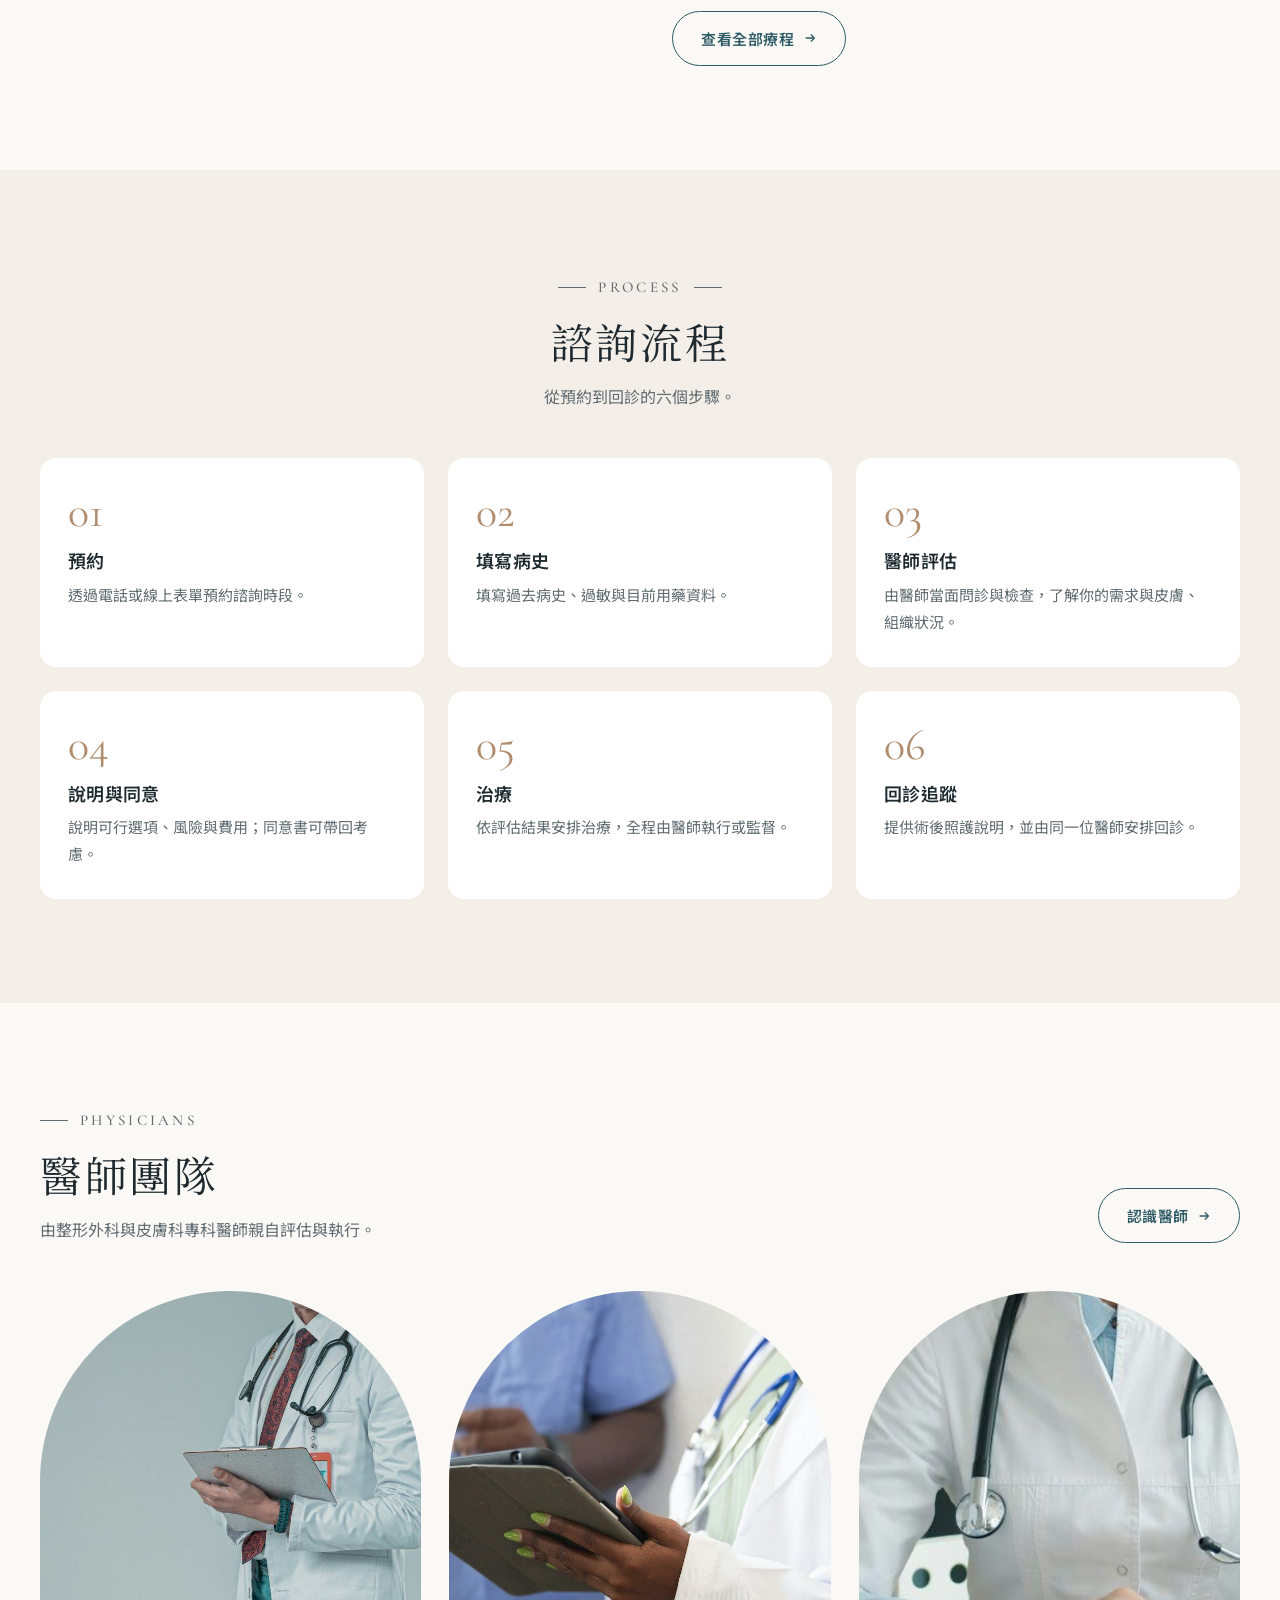
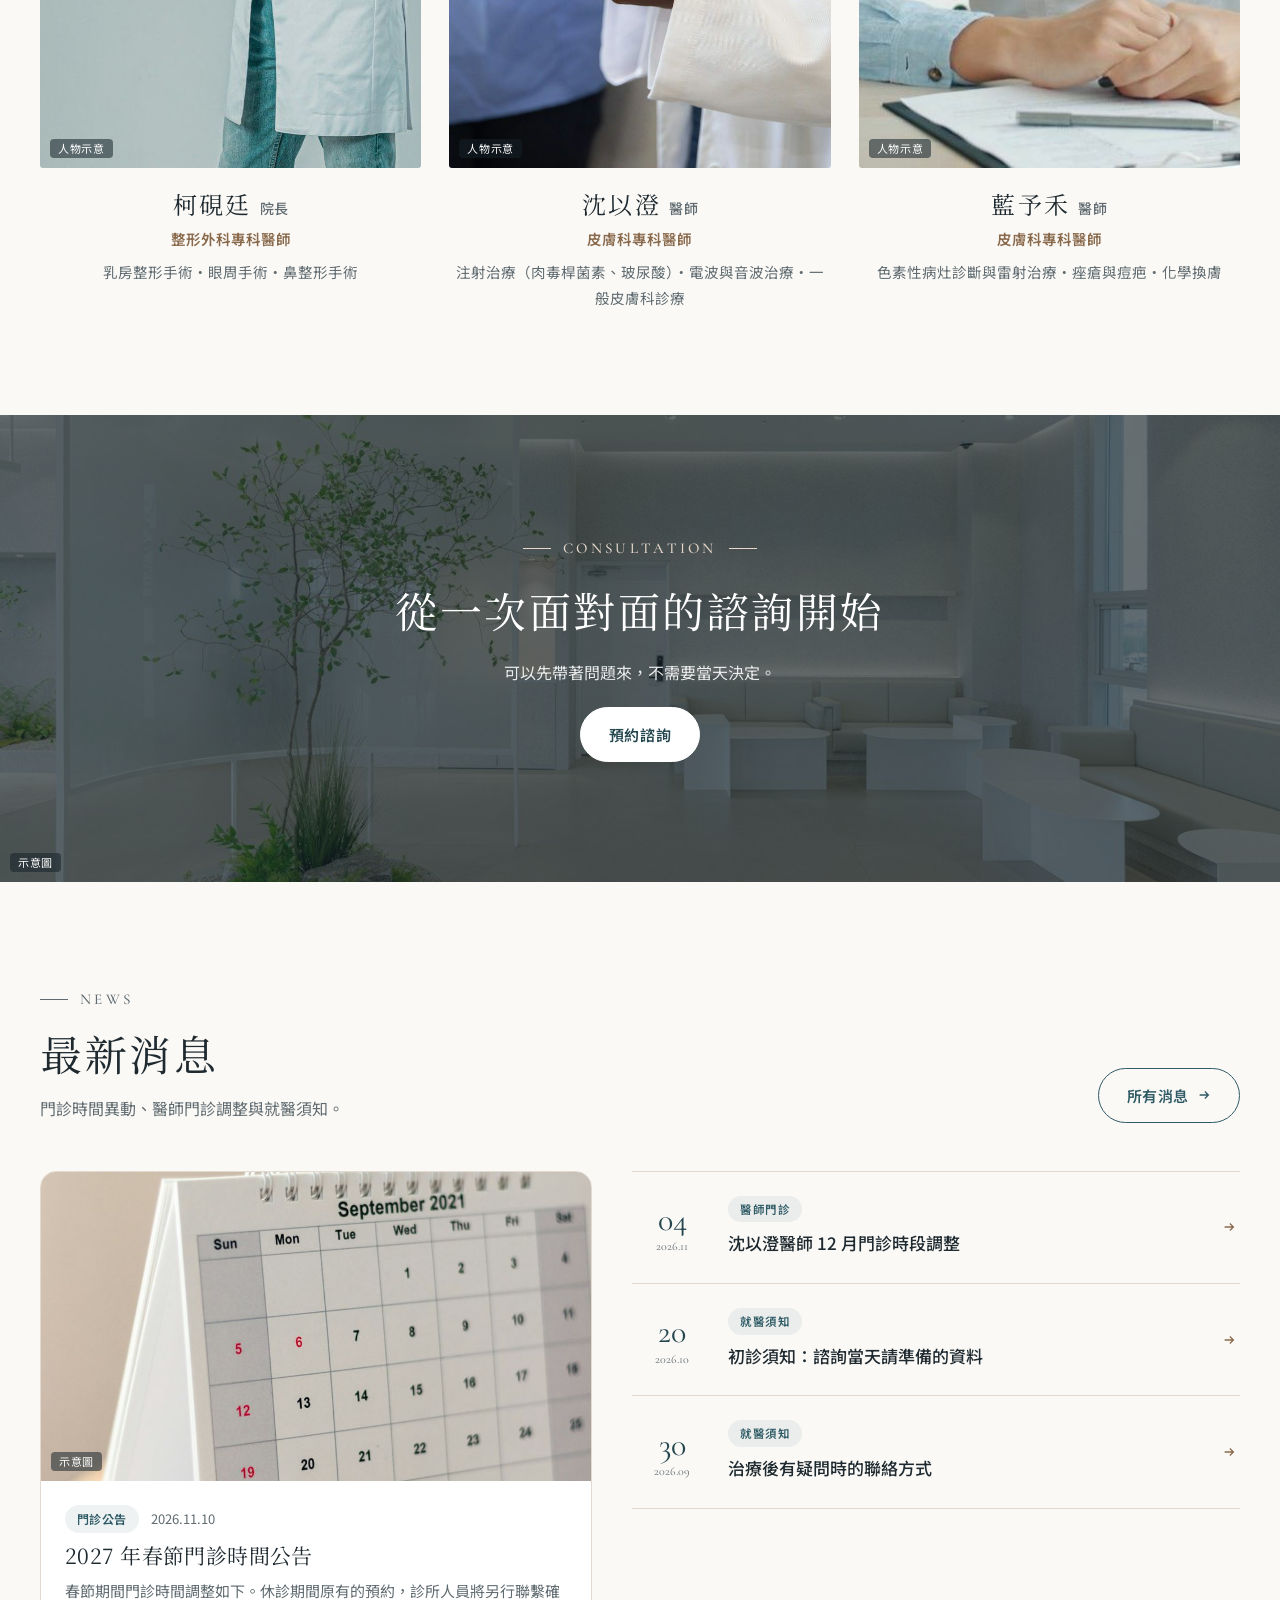
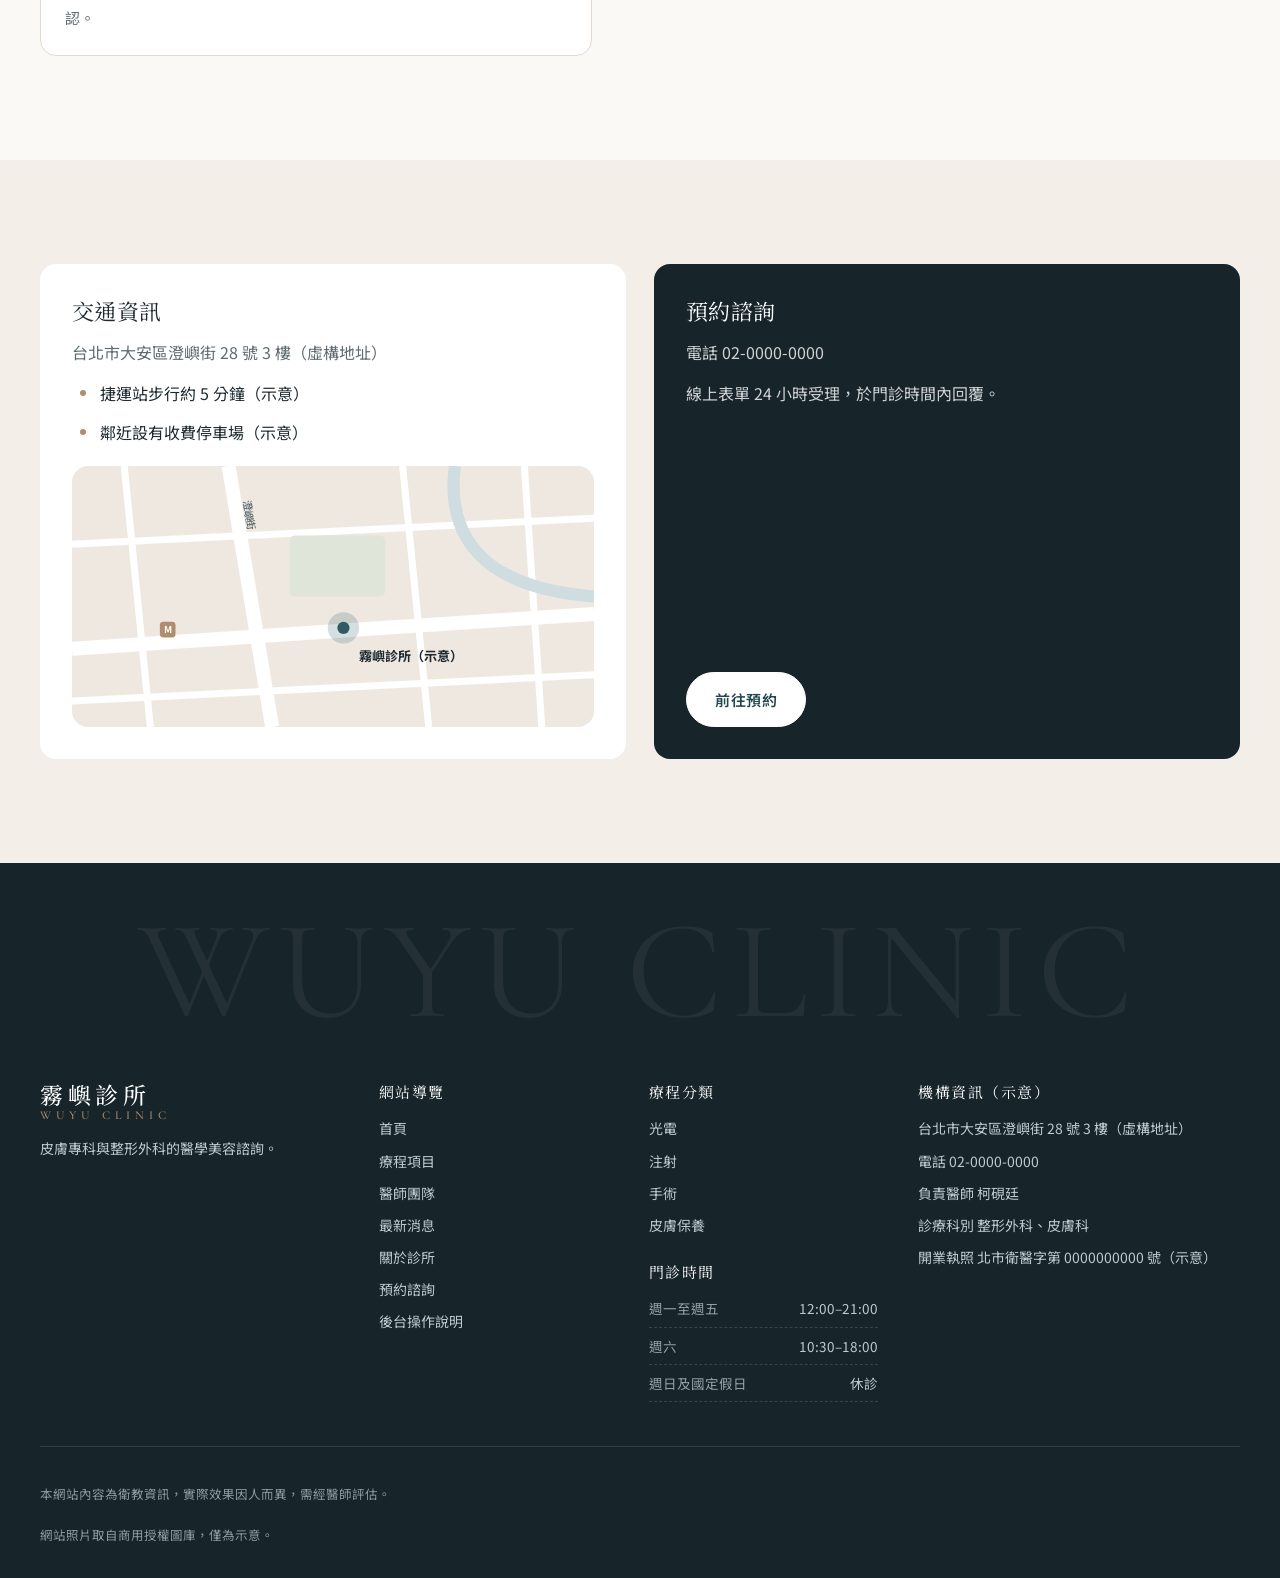
==== commit 91e958fe: "Use the tagline once per version and rewrite repeated phrases Co-Authored-By: Claude Opus 5.5 <norep" ====
--- a/a/index.html
+++ b/a/index.html
@@ -762,7 +762,7 @@
 
 const ABOUT = {
   values: [
-    ['先評估，再決定', '每一項治療都從醫師問診開始。評估後不適合的，會直接說明原因。'],
+    ['問診在治療之前', '評估後若不建議治療，會直接說明原因與其他選擇。'],
     ['把風險講清楚', '每個療程頁都列出副作用、不適合對象與照護方式，諮詢時也會逐項說明。'],
     ['同一位醫師追蹤', '治療與回診由同一位醫師負責，讓評估與追蹤前後一致。']
   ],
@@ -1020,7 +1020,7 @@
 const tCard = t => `<a class="card tcard" href="#t-${t.id}" data-cat="${t.cat}">${pic(t.photo, t.name, 'r43', t.pos)}<div class="card-b"><span class="tag">${CATS[t.cat]}</span><h3>${t.name}</h3><p class="en">${t.en}</p><p>${t.summary}</p><span class="more">了解療程 ${ARROW}</span></div></a>`;
 const aCard = a => `<a class="card acard" href="#a-${a.id}">${pic(a.photo, a.title, 'r169')}<div class="card-b"><div class="meta"><span class="tag">${a.tag}</span><time>${fmtDate(a.date)}</time></div><h3>${a.title}</h3><p>${a.excerpt}</p></div></a>`;
 const hoursList = () => `<dl class="hours">${CLINIC.hours.map(([d, h]) => `<div><dt>${d}</dt><dd>${h}</dd></div>`).join('')}</dl>`;
-const ctaCard = () => `<div class="side-card cta"><h3>預約諮詢</h3><p>療程是否適合，需由醫師當面評估。</p><a class="btn" href="#contact">線上預約</a><p class="phone">電話 ${CLINIC.phone}</p></div>`;
+const ctaCard = () => `<div class="side-card cta"><h3>預約諮詢</h3><p>線上表單 24 小時受理，於門診時間回覆。</p><a class="btn" href="#contact">線上預約</a><p class="phone">電話 ${CLINIC.phone}</p></div>`;
 const badge = () => `<div class="badge" aria-hidden="true"><svg viewBox="0 0 120 120"><defs><path id="bp" d="M60 60m-44 0a44 44 0 1 1 88 0a44 44 0 1 1-88 0"/></defs><text><textPath href="#bp">CONSULTATION FIRST · WUYU CLINIC · </textPath></text></svg><span>預約<br>諮詢</span></div>`;
 const ICONS = {
   doc: '<svg viewBox="0 0 32 32"><circle cx="16" cy="10" r="5"/><path d="M6 28c1-6 5-9 10-9s9 3 10 9"/><path d="M13 19l3 4 3-4"/></svg>',
@@ -1044,12 +1044,12 @@
       <footer class="ftr"><div class="wrap">
         <p class="ftr-word" aria-hidden="true">WUYU CLINIC</p>
         <div class="ftr-grid">
-          <div><div class="logo light"><span class="logo-zh">${CLINIC.name}</span><span class="logo-en">WUYU CLINIC</span></div><p>${CLINIC.sub}。${CLINIC.tagline}</p></div>
+          <div><div class="logo light"><span class="logo-zh">${CLINIC.name}</span><span class="logo-en">WUYU CLINIC</span></div><p>${CLINIC.sub}。</p></div>
           <div><h4>網站導覽</h4><ul>${['home', ...NAV].map(n => `<li>${L(n, PAGE_NAMES[n])}</li>`).join('')}<li>${L('backend', '後台操作說明')}</li></ul></div>
           <div><h4>療程分類</h4><ul>${Object.entries(CATS).map(([k, v]) => `<li><a href="#treatments" data-go-cat="${k}">${v}</a></li>`).join('')}</ul><h4 class="mt">門診時間</h4>${hoursList()}</div>
           <div><h4>機構資訊（示意）</h4><ul class="info"><li>${CLINIC.address}</li><li>電話 ${CLINIC.phone}</li><li>負責醫師 ${CLINIC.director}</li><li>診療科別 ${CLINIC.depts}</li><li>開業執照 ${CLINIC.license}</li></ul></div>
         </div>
-        <div class="ftr-note"><p>本網站內容為衛教資訊，${NOTE_EFFECT}${NOTE_DEVICE}</p><p>${CLINIC.fiction}照片取自商用授權圖庫，僅為示意。</p></div>
+        <div class="ftr-note"><p>本網站內容為衛教資訊，${NOTE_EFFECT}</p><p>網站照片取自商用授權圖庫，僅為示意。</p></div>
       </div></footer>`;
     const b = document.querySelector('.burger'), nav = document.getElementById('mainnav');
     b.addEventListener('click', () => { const o = b.getAttribute('aria-expanded') === 'true'; b.setAttribute('aria-expanded', String(!o)); nav.classList.toggle('open', !o); });
@@ -1068,7 +1068,7 @@
     <section class="hero"><div class="wrap hero-grid">
       <div class="hero-main" data-hero-video>
         <img src="${IMG(HERO_IMGS[S.hero])}" alt="${HERO_LABELS[S.hero]}（示意圖）" class="hero-img">
-        <div class="hero-t">${eyebrow('Dermatology · Plastic Surgery')}<h1>${CLINIC.tagline}</h1><p>每一項醫學美容治療，都從醫師當面問診開始。我們會說明可行的選項、可能的風險與照護方式，讓你在充分了解後再做決定。</p>
+        <div class="hero-t">${eyebrow('Dermatology · Plastic Surgery')}<h1>${CLINIC.tagline}</h1><p>由整形外科與皮膚科專科醫師共同看診。治療前，我們會說明可行的選項、可能的風險與照護方式，讓你有時間考慮。</p>
           <div class="row">${L('treatments', '認識療程', 'btn light')}${L('contact', '預約諮詢', 'btn ghost')}</div></div>
         ${badge()}<span class="pic-tag" data-vid-label>示意圖｜${HERO_LABELS[S.hero]}</span>
       </div>
@@ -1079,7 +1079,7 @@
     </div></section>
     <section class="facts"><div class="wrap"><div class="facts-in">${[[DOCTORS.length, '位專科醫師', '整形外科、皮膚科'], [TREATMENTS.length, '項療程說明', '每項皆列風險與照護'], [4, '大療程分類', '光電、注射、手術、保養'], [FLOW.length, '個諮詢步驟', '同意書可帶回考慮']].map(([n, u, s]) => `<div><p class="fact-n"><span data-count="${n}">${n}</span><small>${u}</small></p><p>${s}</p></div>`).join('')}</div></div></section>
     <section class="sec feat-sec" data-rv><div class="wrap">
-      <div class="feat4">${[['doc', '醫師當面評估', '每一項治療都從醫師問診開始，不適合的會直接說明。'], ['list', '風險逐項說明', '療程頁列出副作用、不適合對象與照護方式。'], ['loop', '同一位醫師追蹤', '治療與回診由同一位醫師負責。'], ['shield', '藥品醫材具許可證', '使用之藥品與醫材皆具衛生福利部許可證。']].map(([i, h, p]) => `<div class="f4"><span class="ico">${ICONS[i]}</span><h3>${h}</h3><p>${p}</p></div>`).join('')}</div>
+      <div class="feat4">${[['doc', '專科醫師看診', '由醫師親自問診與檢查，不建議的治療會直接告知。'], ['list', '風險逐項說明', '療程頁列出副作用、不適合對象與照護方式。'], ['loop', '回診時間依療程安排', '治療後依需要安排回診，有疑問可隨時來電。'], ['shield', '藥品醫材具許可證', '使用之藥品與醫材皆具衛生福利部許可證。']].map(([i, h, p]) => `<div class="f4"><span class="ico">${ICONS[i]}</span><h3>${h}</h3><p>${p}</p></div>`).join('')}</div>
     </div></section>
     <section class="sec alt" data-rv><div class="wrap split-intro">
       <div class="stack">${pic('about-0', '診所走廊', 'arch')}${pic('hero-2', '諮詢室', 'r11 over')}</div>
@@ -1101,13 +1101,12 @@
       <div class="sec-h row-between"><div>${eyebrow('Physicians')}<h2>醫師團隊</h2><p>由整形外科與皮膚科專科醫師親自評估與執行。</p></div>${L('doctors', '認識醫師 ' + ARROW, 'btn line')}</div>
       <div class="grid3">${d.map(x => `<a class="dcard" href="#doctors">${pic(x.photo, x.name + '醫師', 'arch', '', '人物示意')}<div class="dcard-b"><h3>${x.name}<small>${x.title}</small></h3><p class="spec">${x.spec}</p><p>${x.skills.slice(0, 3).join('・')}</p></div></a>`).join('')}</div>
     </div></section>
-    <section class="cta-band" data-rv><img src="${IMG('hero-1')}" alt="" class="cta-bg"><div class="wrap cta-in">${eyebrow('Consultation')}<h2>${CLINIC.tagline}</h2><p>送出表單後，診所人員將於門診時間內以電話與你確認時段。</p>${L('contact', '預約諮詢', 'btn light')}</div><span class="banner-tag">示意圖</span></section>
+    <section class="cta-band" data-rv><img src="${IMG('hero-1')}" alt="" class="cta-bg"><div class="wrap cta-in">${eyebrow('Consultation')}<h2>從一次面對面的諮詢開始</h2><p>可以先帶著問題來，不需要當天決定。</p>${L('contact', '預約諮詢', 'btn light')}</div><span class="banner-tag">示意圖</span></section>
     <section class="sec" data-rv><div class="wrap">
       <div class="sec-h row-between"><div>${eyebrow('News')}<h2>最新消息</h2><p>門診時間異動、醫師門診調整與就醫須知。</p></div>${L('articles', '所有消息 ' + ARROW, 'btn line')}</div>
       <div class="news-grid">${aCard(ARTICLES[0])}<ul class="news-list">${ARTICLES.slice(1).map(a => `<li><a href="#a-${a.id}"><time><b>${a.date.slice(8)}</b>${a.date.slice(0, 7).replace('-', '.')}</time><span><small class="tag">${a.tag}</small>${a.title}</span>${ARROW}</a></li>`).join('')}</ul></div>
     </div></section>
-    <section class="sec alt info-sec" data-rv><div class="wrap grid3">
-      <div class="icard"><h3>門診時間</h3>${hoursList()}</div>
+    <section class="sec alt info-sec" data-rv><div class="wrap grid2">
       <div class="icard"><h3>交通資訊</h3><p>${CLINIC.address}</p><ul class="dots">${CLINIC.transit.map(x => `<li>${x}</li>`).join('')}</ul>${mapSVG()}</div>
       <div class="icard dark"><h3>預約諮詢</h3><p>電話 ${CLINIC.phone}</p><p>線上表單 24 小時受理，於門診時間內回覆。</p>${L('contact', '前往預約', 'btn light')}</div>
     </div></section>`;
@@ -1195,7 +1194,7 @@
   },
 
   contact() {
-    return banner('contact', '預約諮詢', '送出表單後，診所人員將於門診時間內以電話與你確認時段。療程是否適合，需由醫師當面評估。', [[null, '預約諮詢']]) + `
+    return banner('contact', '預約諮詢', '送出表單後，診所人員將於門診時間內以電話與你確認時段。', [[null, '預約諮詢']]) + `
     <section class="sec alt tight"><div class="wrap layout">
       <form class="main form" data-demo-form novalidate>
         <h2>線上預約表單</h2>
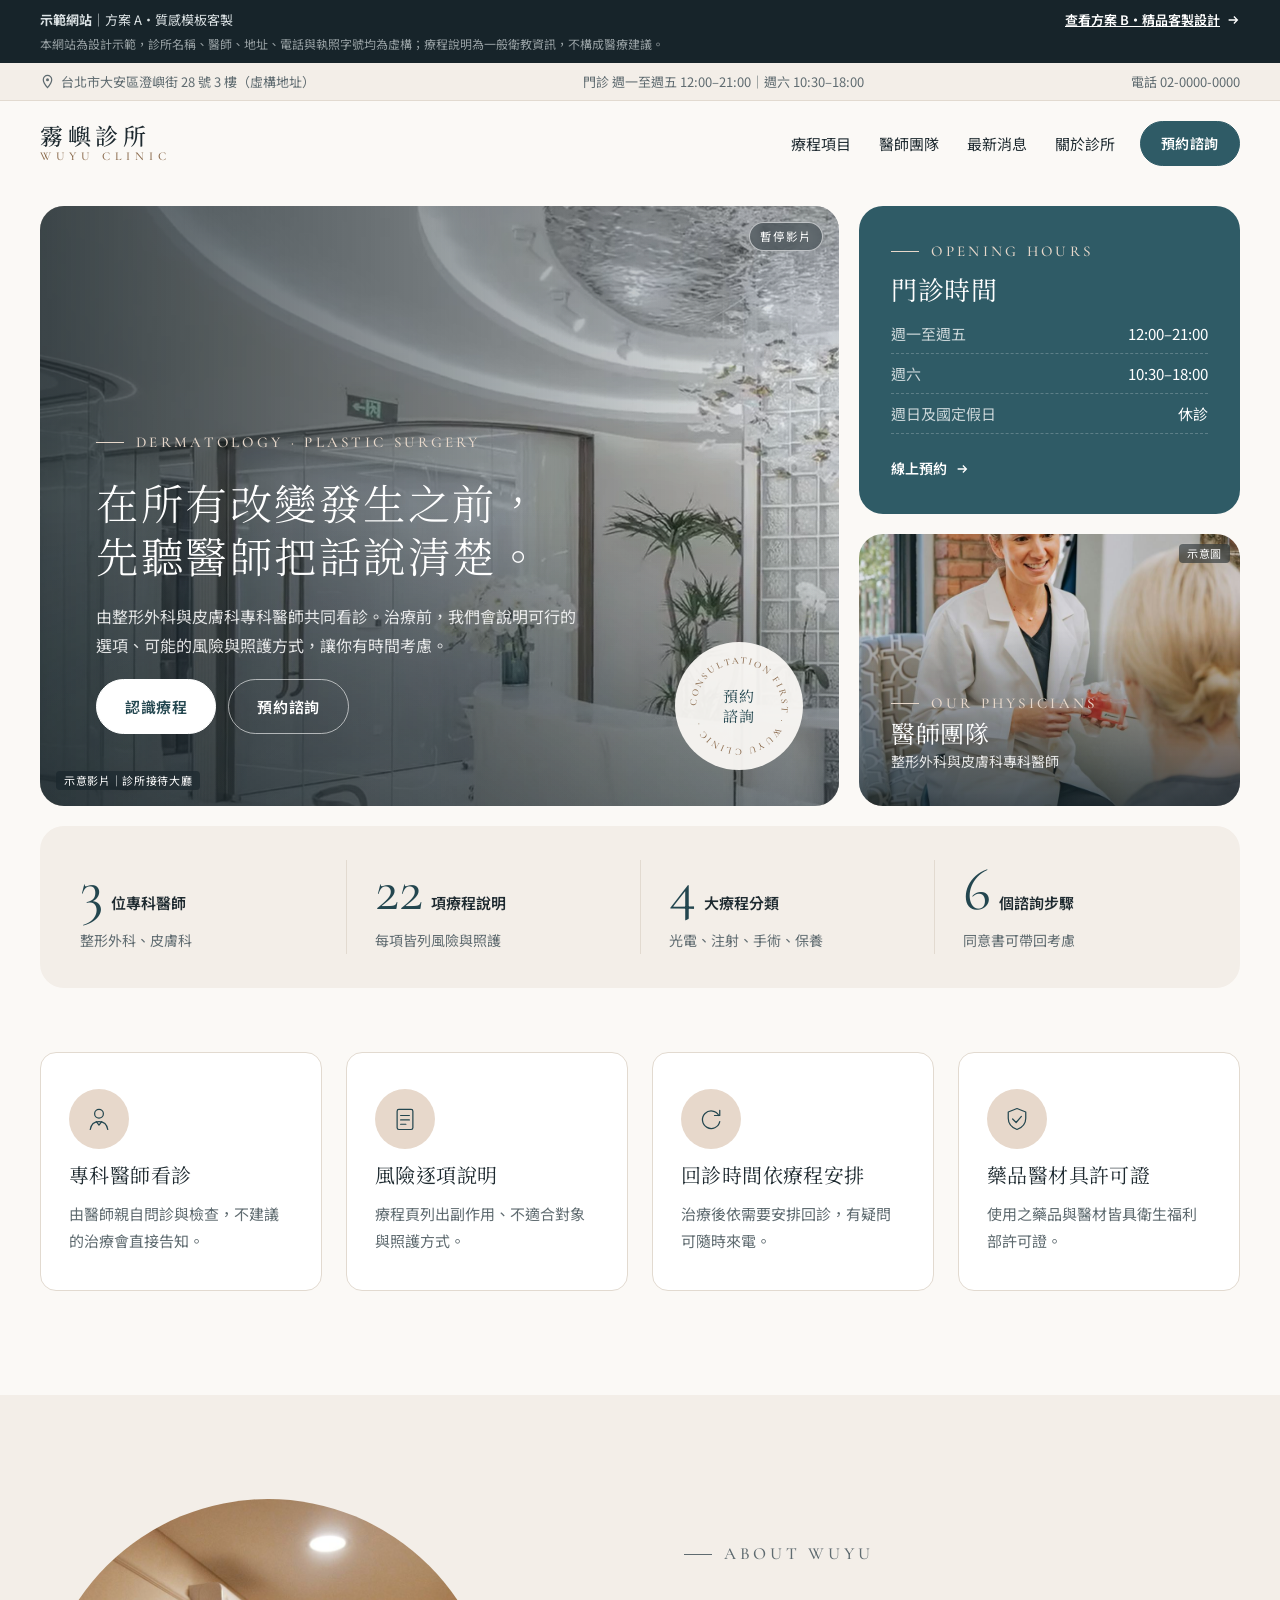
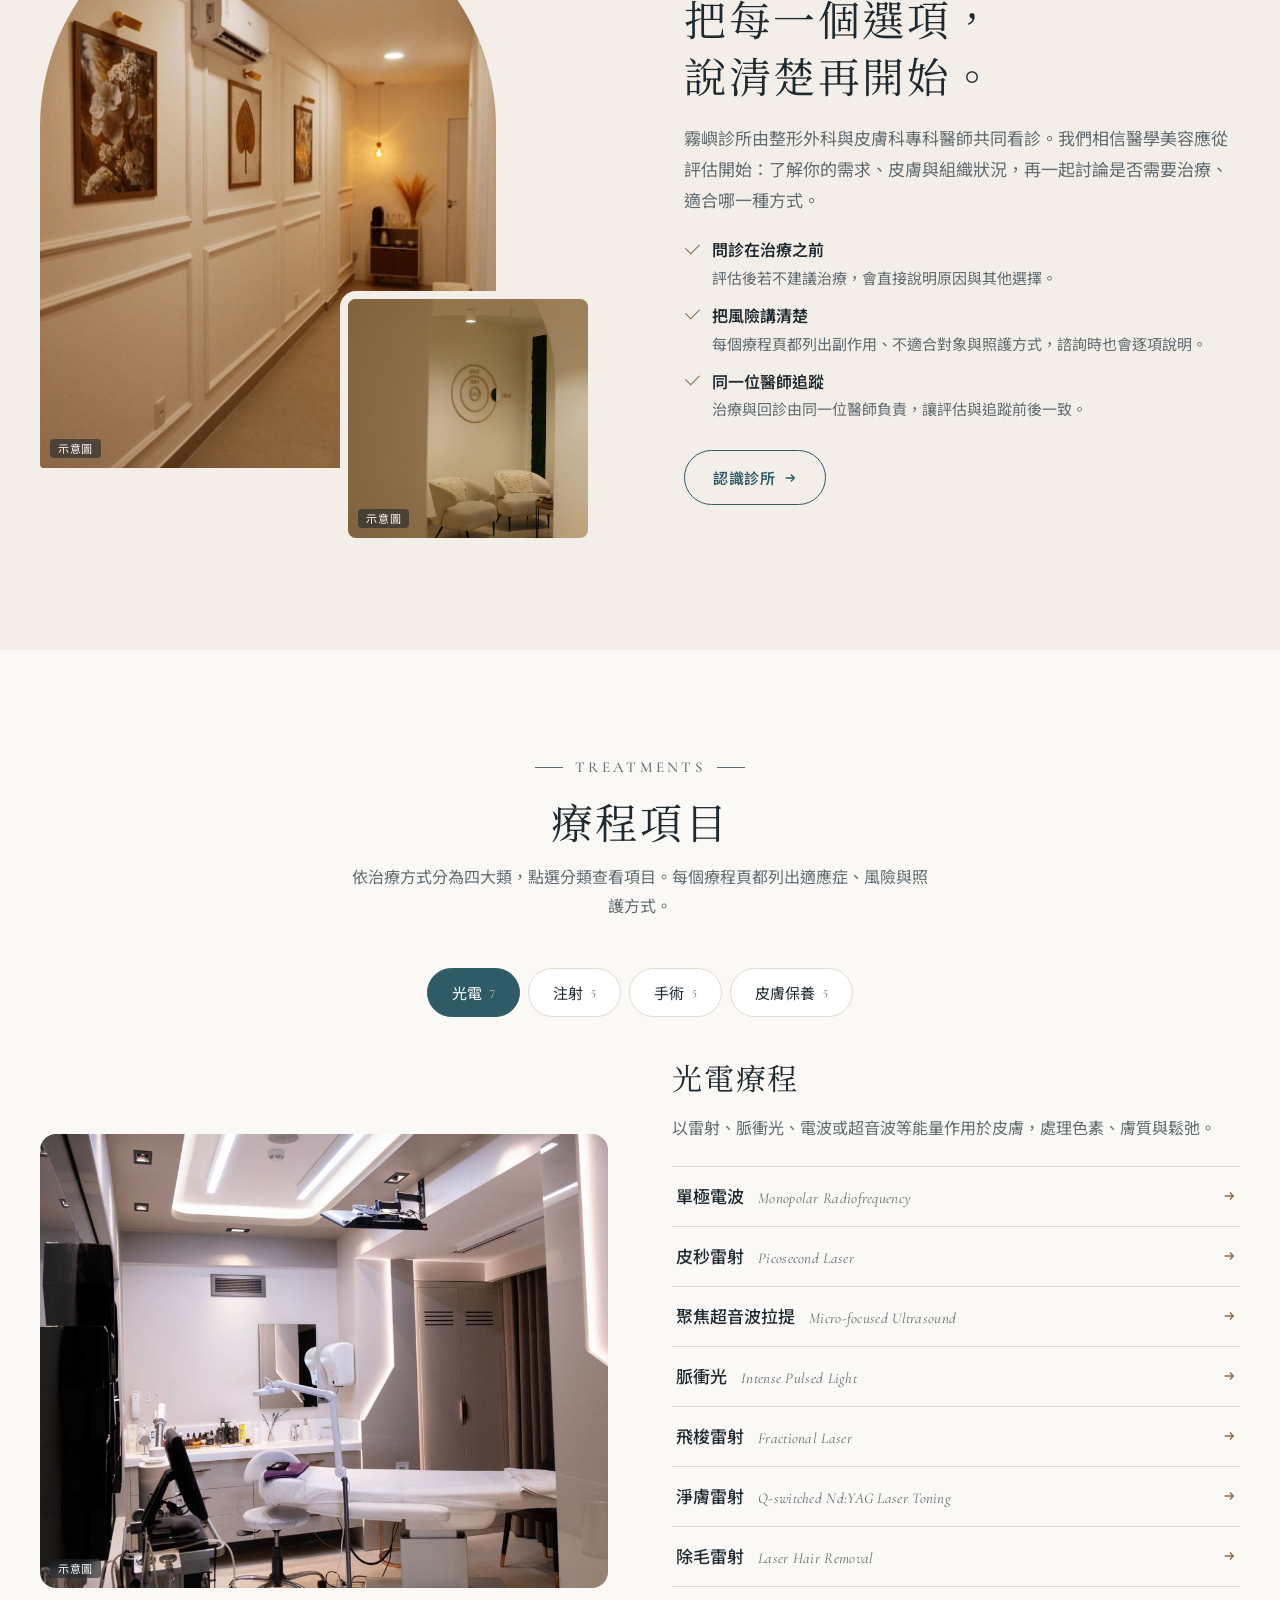
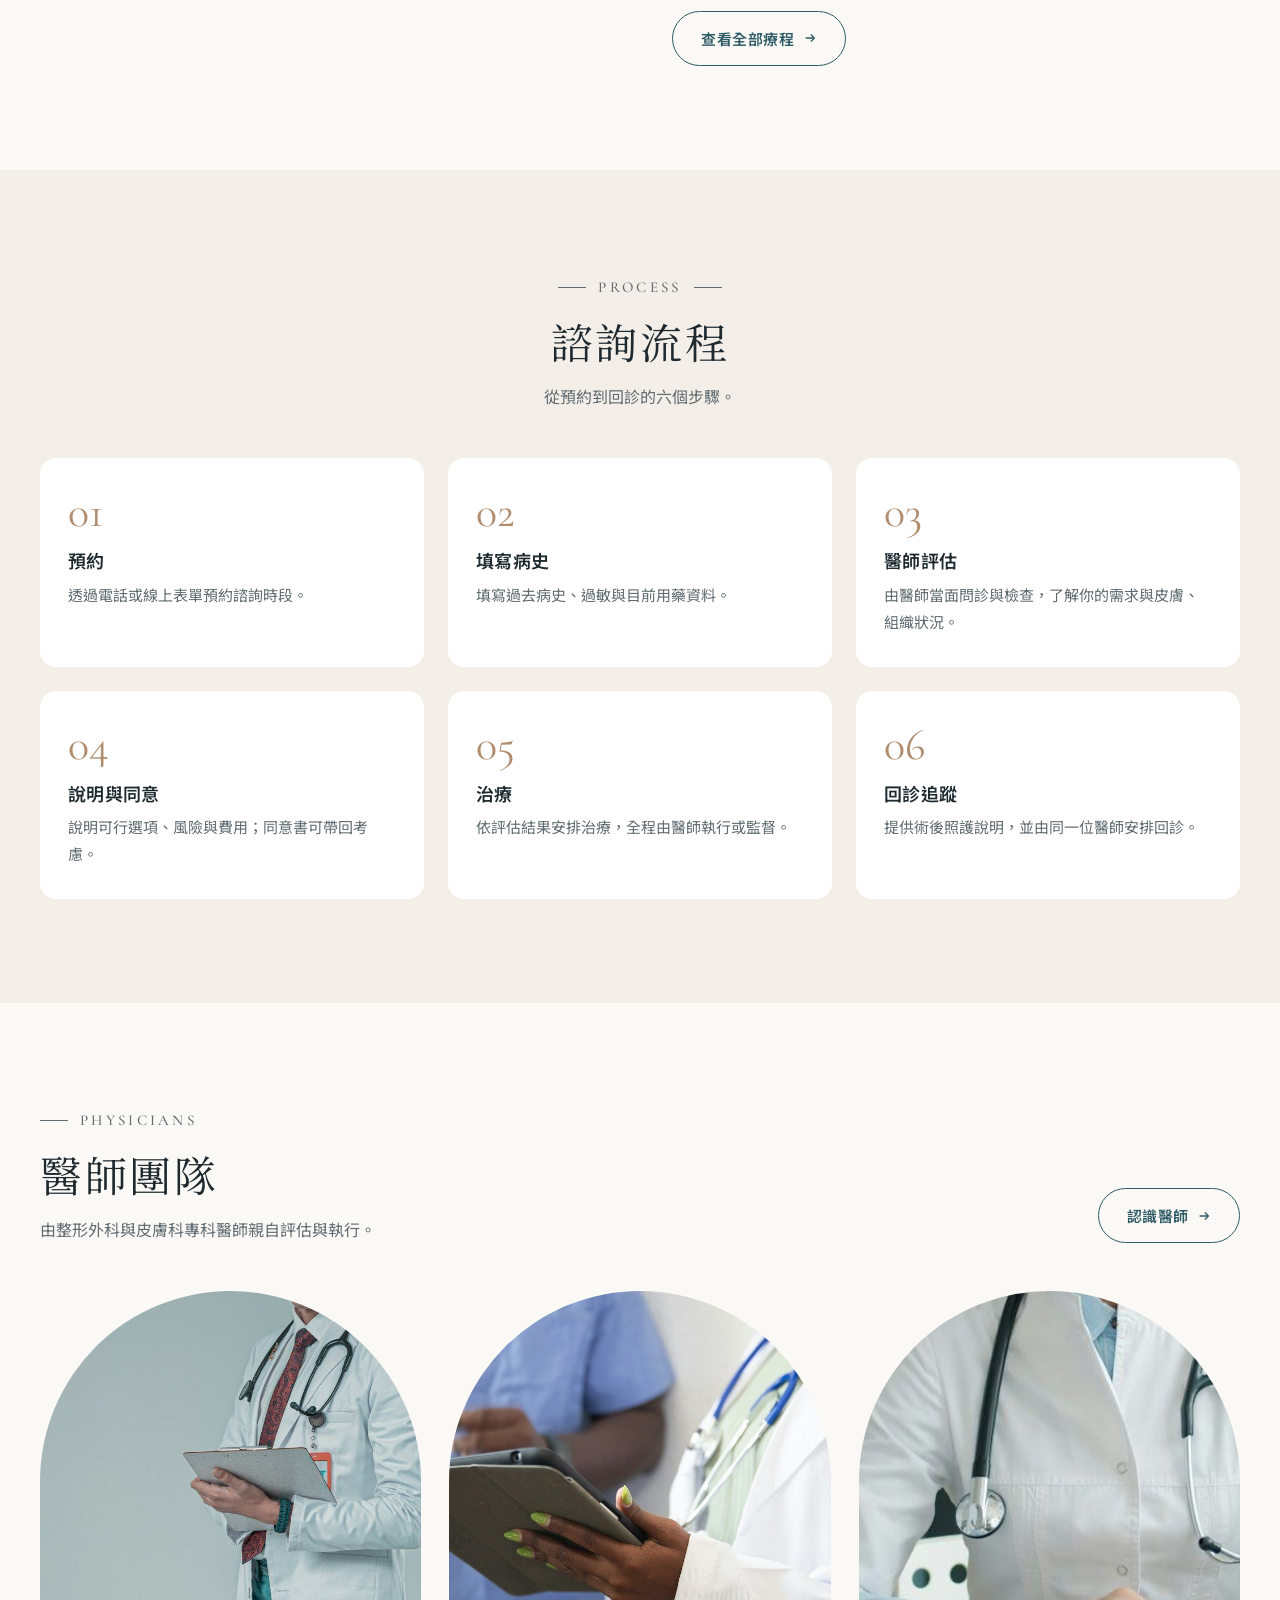
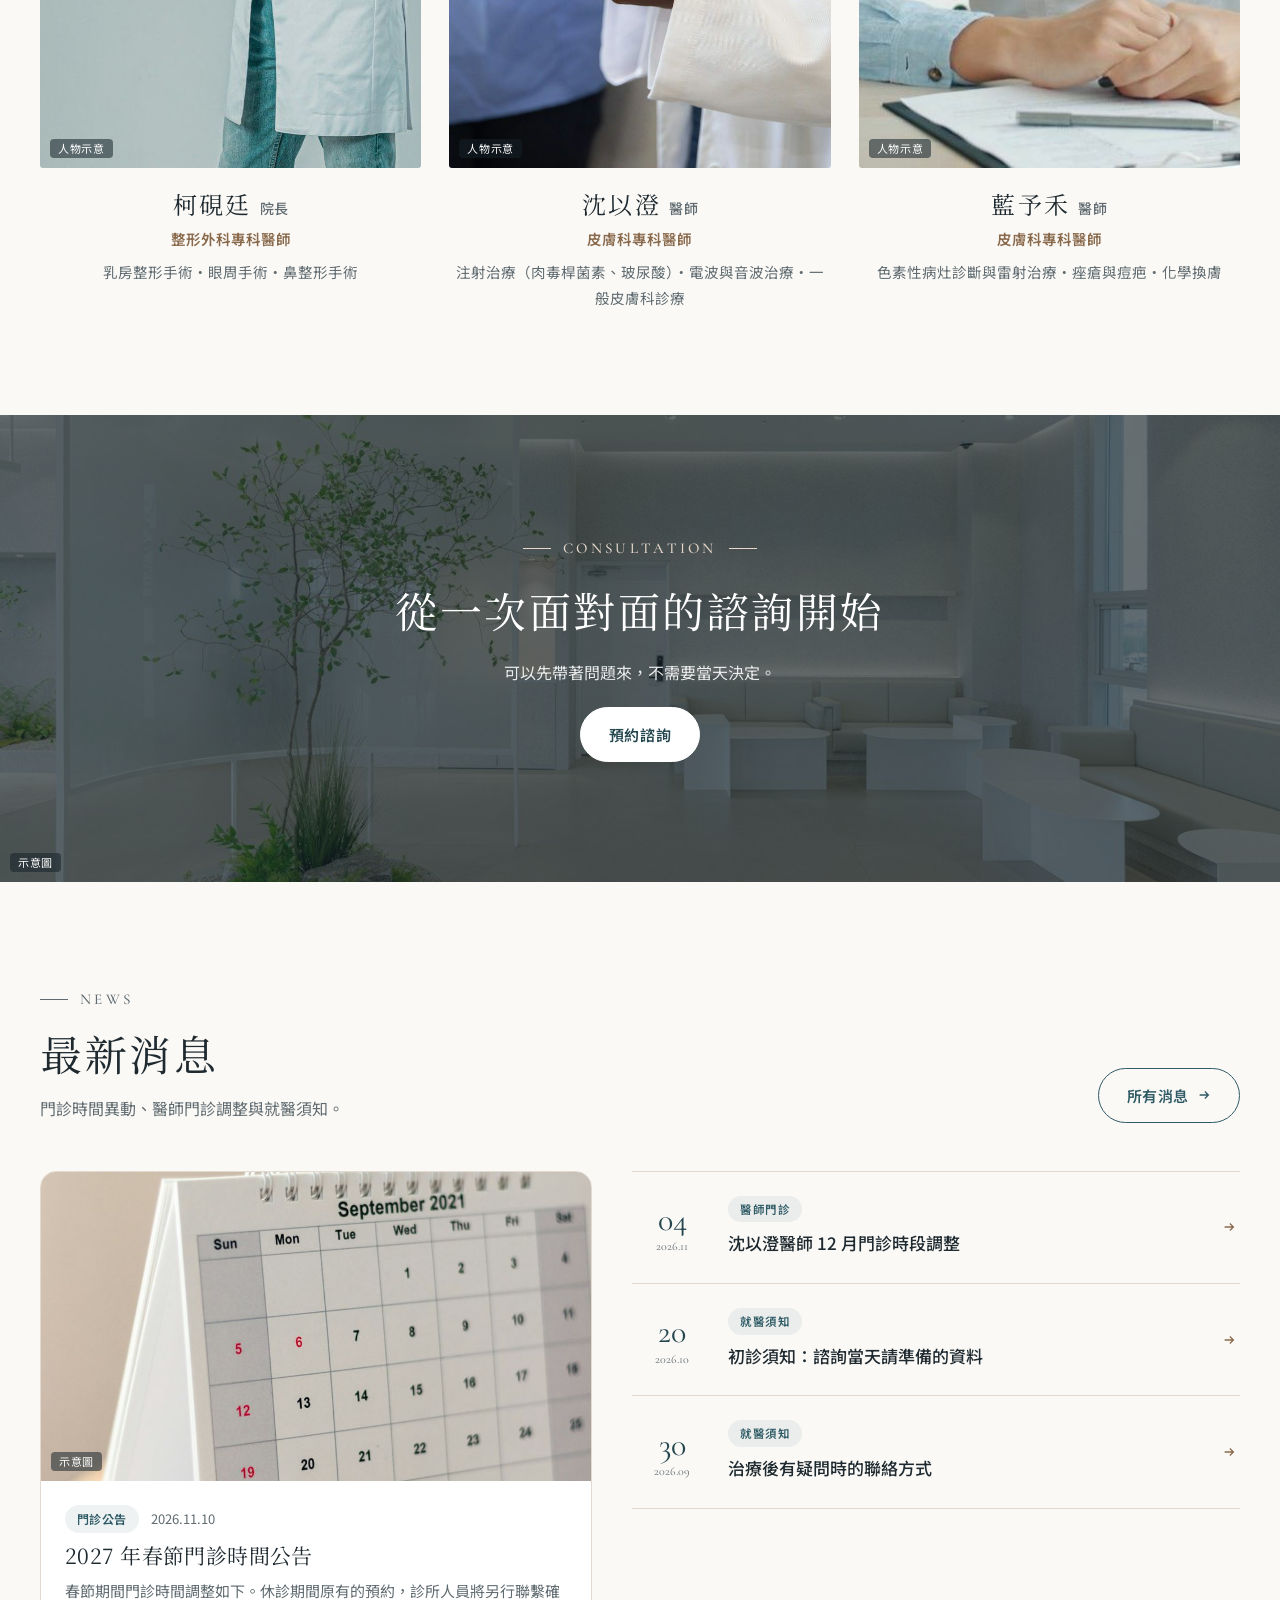
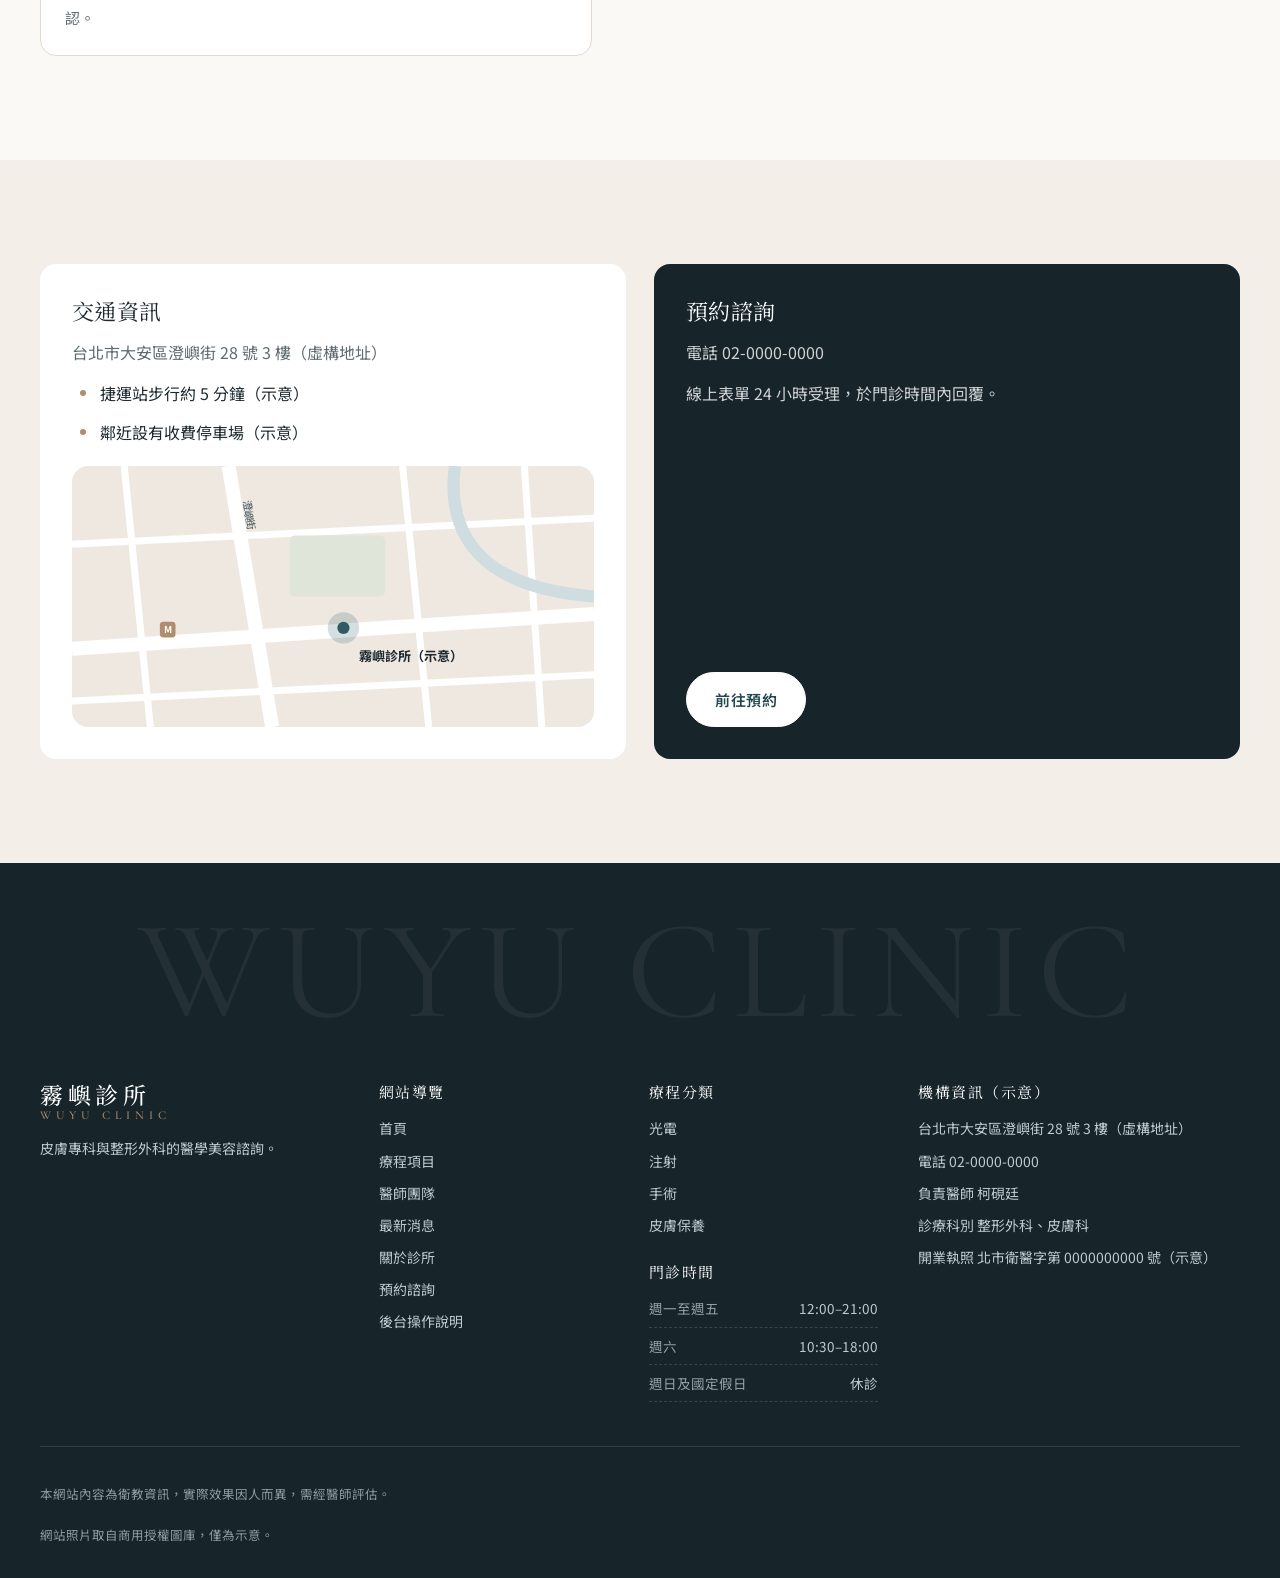
==== commit 4fbed9f2: "New tagline: 在所有改變發生之前，先聽醫師把話說清楚 Co-Authored-By: Claude Opus 5.5 <noreply@anthropic.com> Claude-Sess" ====
--- a/a/index.html
+++ b/a/index.html
@@ -162,9 +162,9 @@
 .hero-img{position:absolute;inset:0;width:100%;height:100%;object-fit:cover;z-index:-2;animation:kb 18s ease-out both}
 .hero-main::before{content:"";position:absolute;inset:0;z-index:-1;background:linear-gradient(90deg,rgba(23,36,42,.78) 0%,rgba(23,36,42,.45) 50%,rgba(23,36,42,.05) 100%),linear-gradient(0deg,rgba(23,36,42,.45),transparent 50%)}
 @keyframes kb{from{transform:scale(1.08)}to{transform:scale(1)}}
-.hero-t{padding:56px 56px 72px;max-width:640px;color:#fff;display:flex;flex-direction:column;gap:20px}
+.hero-t{padding:56px 56px 72px;max-width:740px;color:#fff;display:flex;flex-direction:column;gap:20px}
 .hero-t .eyebrow{color:var(--accent-soft)}
-.hero h1{font-weight:300;font-size:clamp(36px,5vw,62px);letter-spacing:.1em;line-height:1.25}
+.hero h1{font-weight:300;font-size:clamp(28px,3.3vw,46px);letter-spacing:.06em;line-height:1.25}
 .hero-t>p:not(.eyebrow){color:rgba(255,255,255,.86);max-width:30em}
 .hero-t>*{animation:up .9s cubic-bezier(.2,.7,.2,1) both}.hero-t>:nth-child(2){animation-delay:.1s}.hero-t>:nth-child(3){animation-delay:.2s}.hero-t>:nth-child(4){animation-delay:.3s}
 @keyframes up{from{opacity:0;transform:translateY(18px)}to{opacity:1;transform:none}}
@@ -448,7 +448,7 @@
   .hero-main{min-height:560px;border-radius:20px}
   .hero-main::before{background:linear-gradient(0deg,rgba(23,36,42,.86) 0%,rgba(23,36,42,.5) 60%,rgba(23,36,42,.2) 100%)}
   .hero-t{padding:28px 22px 64px}
-  .hero h1{font-size:34px;letter-spacing:.06em}
+  .hero h1{font-size:27px;letter-spacing:.04em}
   .badge{width:92px;height:92px;right:14px;top:14px;bottom:auto}.badge span{font-size:12px}.badge text{font-size:9.6px}
   .hero-side{grid-template-columns:1fr}
   .hcard{border-radius:20px;padding:26px}
@@ -480,7 +480,10 @@
 }
 
 .hero-main .hero-vid{z-index:-2}.hero-main .vid-btn{right:16px;top:16px;border-radius:999px}
-@media (max-width:640px){.hero-main .vid-btn{right:auto;top:auto;left:16px;bottom:44px}}
+@media (max-width:640px){.hero-main .vid-btn{right:auto;left:16px;top:16px}}
+
+.hero h1 .nb{white-space:nowrap}
+@media (max-width:420px){.hero h1{font-size:24px}}
 </style>
 <div id="shell-top"></div>
 <main id="app" class="app"></main>
@@ -488,7 +491,7 @@
 <script>const OTHER_URL = "../b/";
 const CLINIC = {
   name: '霧嶼診所', en: 'WUYU CLINIC',
-  tagline: '先評估，再決定。',
+  tagline: '在所有改變發生之前，先聽醫師把話說清楚。',
   sub: '皮膚專科與整形外科的醫學美容諮詢',
   address: '台北市大安區澄嶼街 28 號 3 樓（虛構地址）',
   phone: '02-0000-0000',
@@ -1068,7 +1071,7 @@
     <section class="hero"><div class="wrap hero-grid">
       <div class="hero-main" data-hero-video>
         <img src="${IMG(HERO_IMGS[S.hero])}" alt="${HERO_LABELS[S.hero]}（示意圖）" class="hero-img">
-        <div class="hero-t">${eyebrow('Dermatology · Plastic Surgery')}<h1>${CLINIC.tagline}</h1><p>由整形外科與皮膚科專科醫師共同看診。治療前，我們會說明可行的選項、可能的風險與照護方式，讓你有時間考慮。</p>
+        <div class="hero-t">${eyebrow('Dermatology · Plastic Surgery')}<h1><span class="nb">在所有改變發生之前，</span><br><span class="nb">先聽醫師把話說清楚。</span></h1><p>由整形外科與皮膚科專科醫師共同看診。治療前，我們會說明可行的選項、可能的風險與照護方式，讓你有時間考慮。</p>
           <div class="row">${L('treatments', '認識療程', 'btn light')}${L('contact', '預約諮詢', 'btn ghost')}</div></div>
         ${badge()}<span class="pic-tag" data-vid-label>示意圖｜${HERO_LABELS[S.hero]}</span>
       </div>
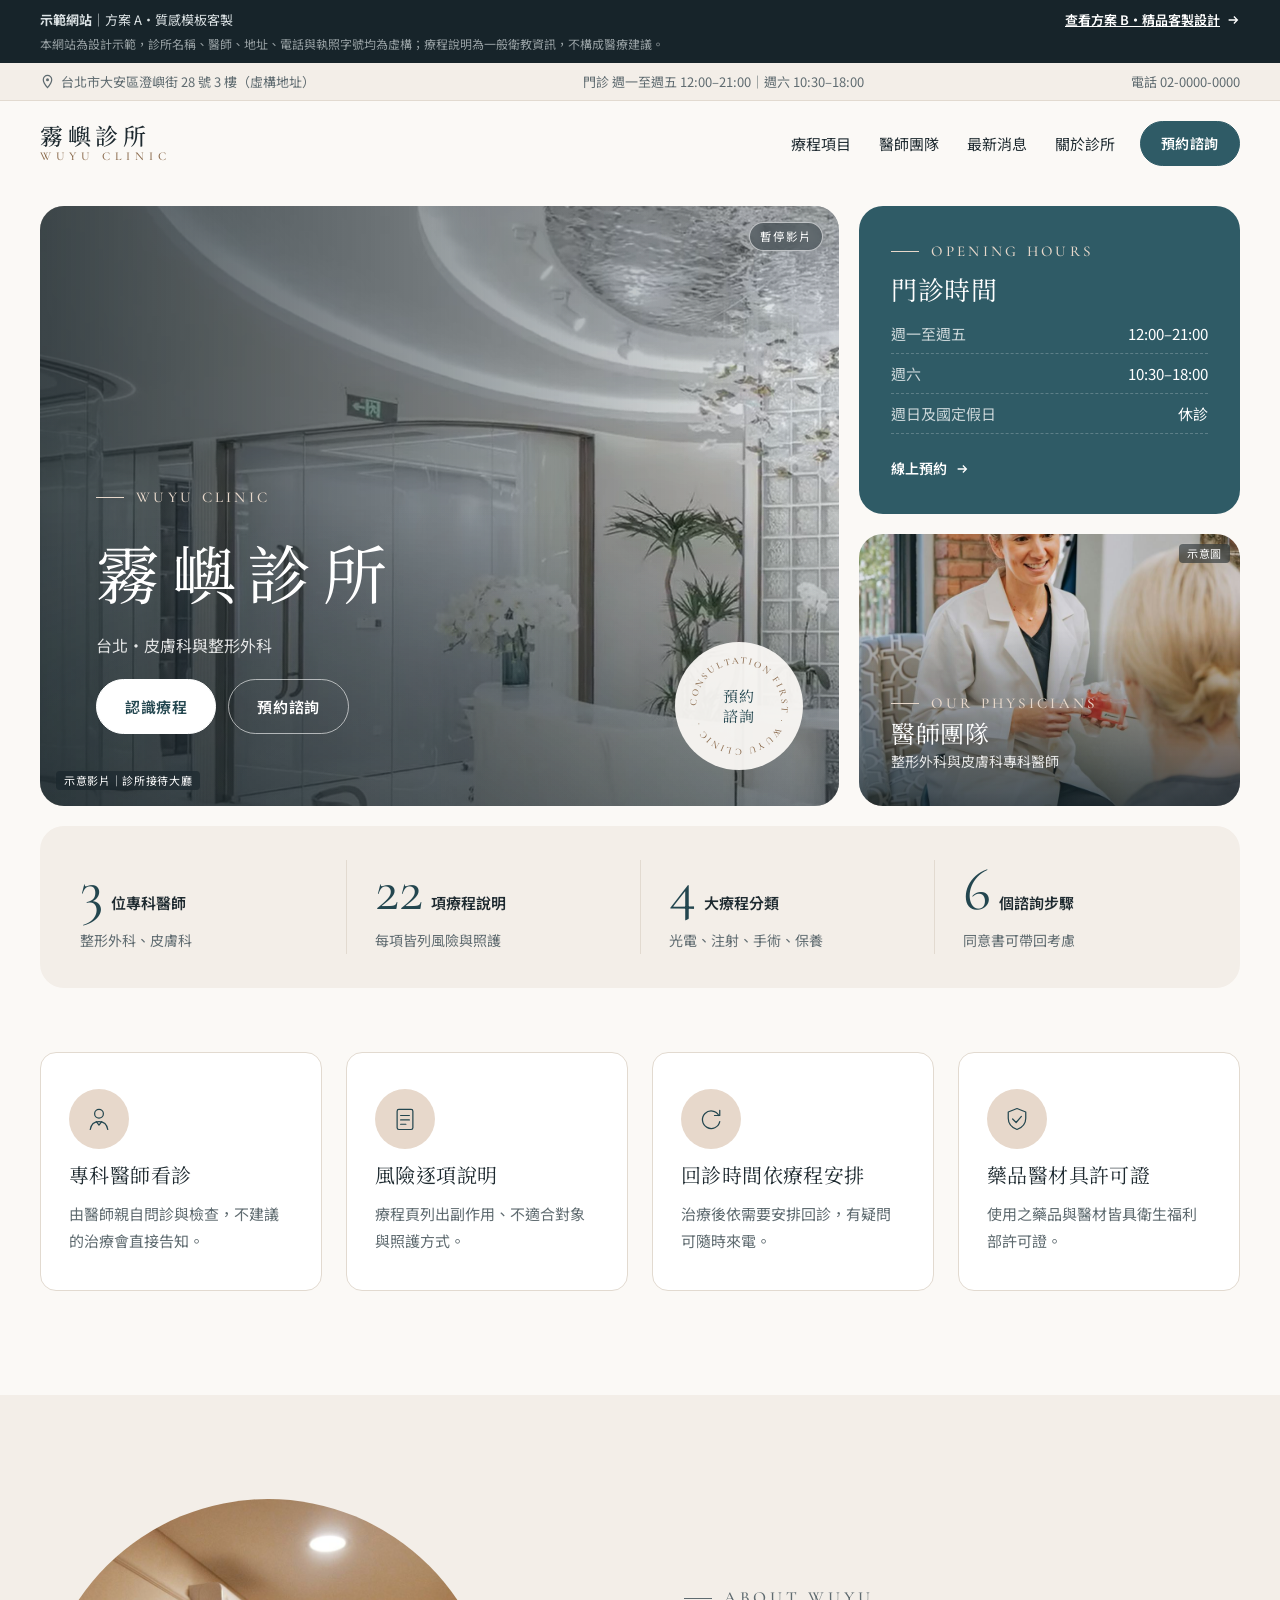
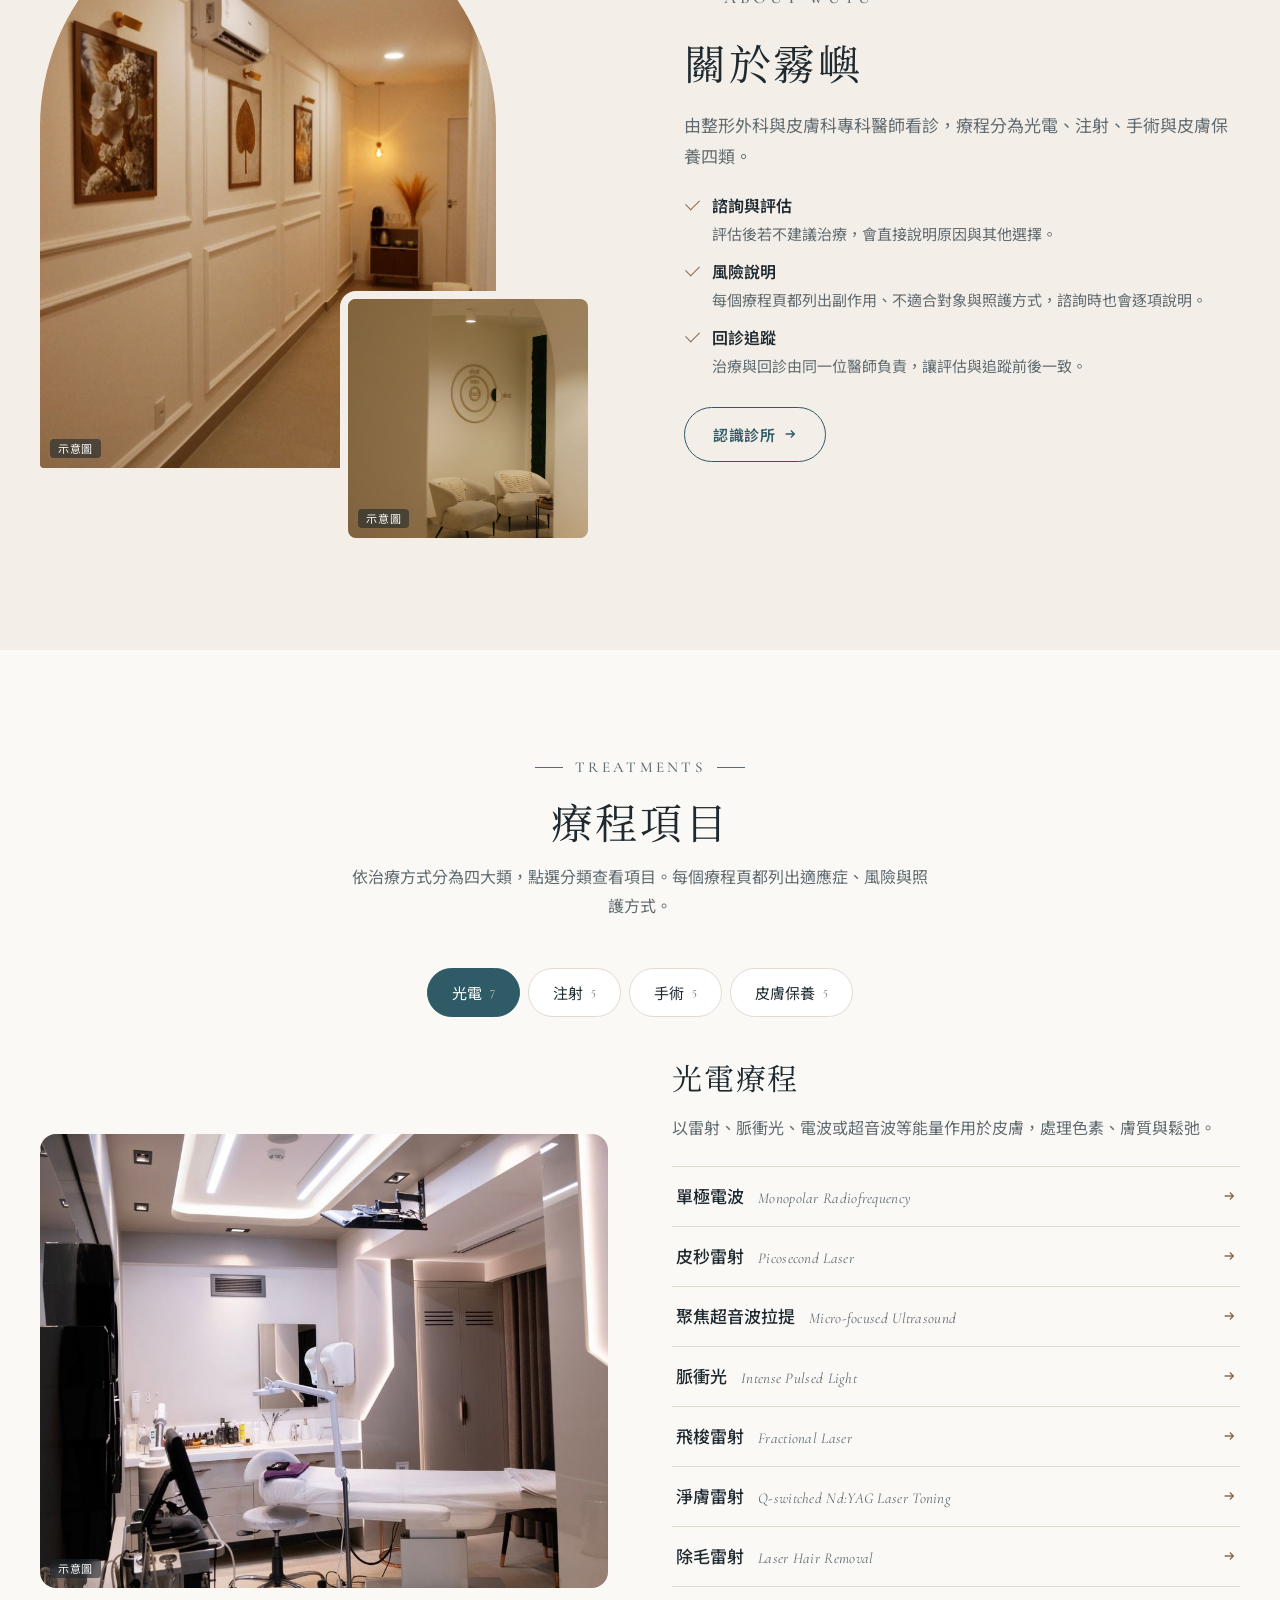
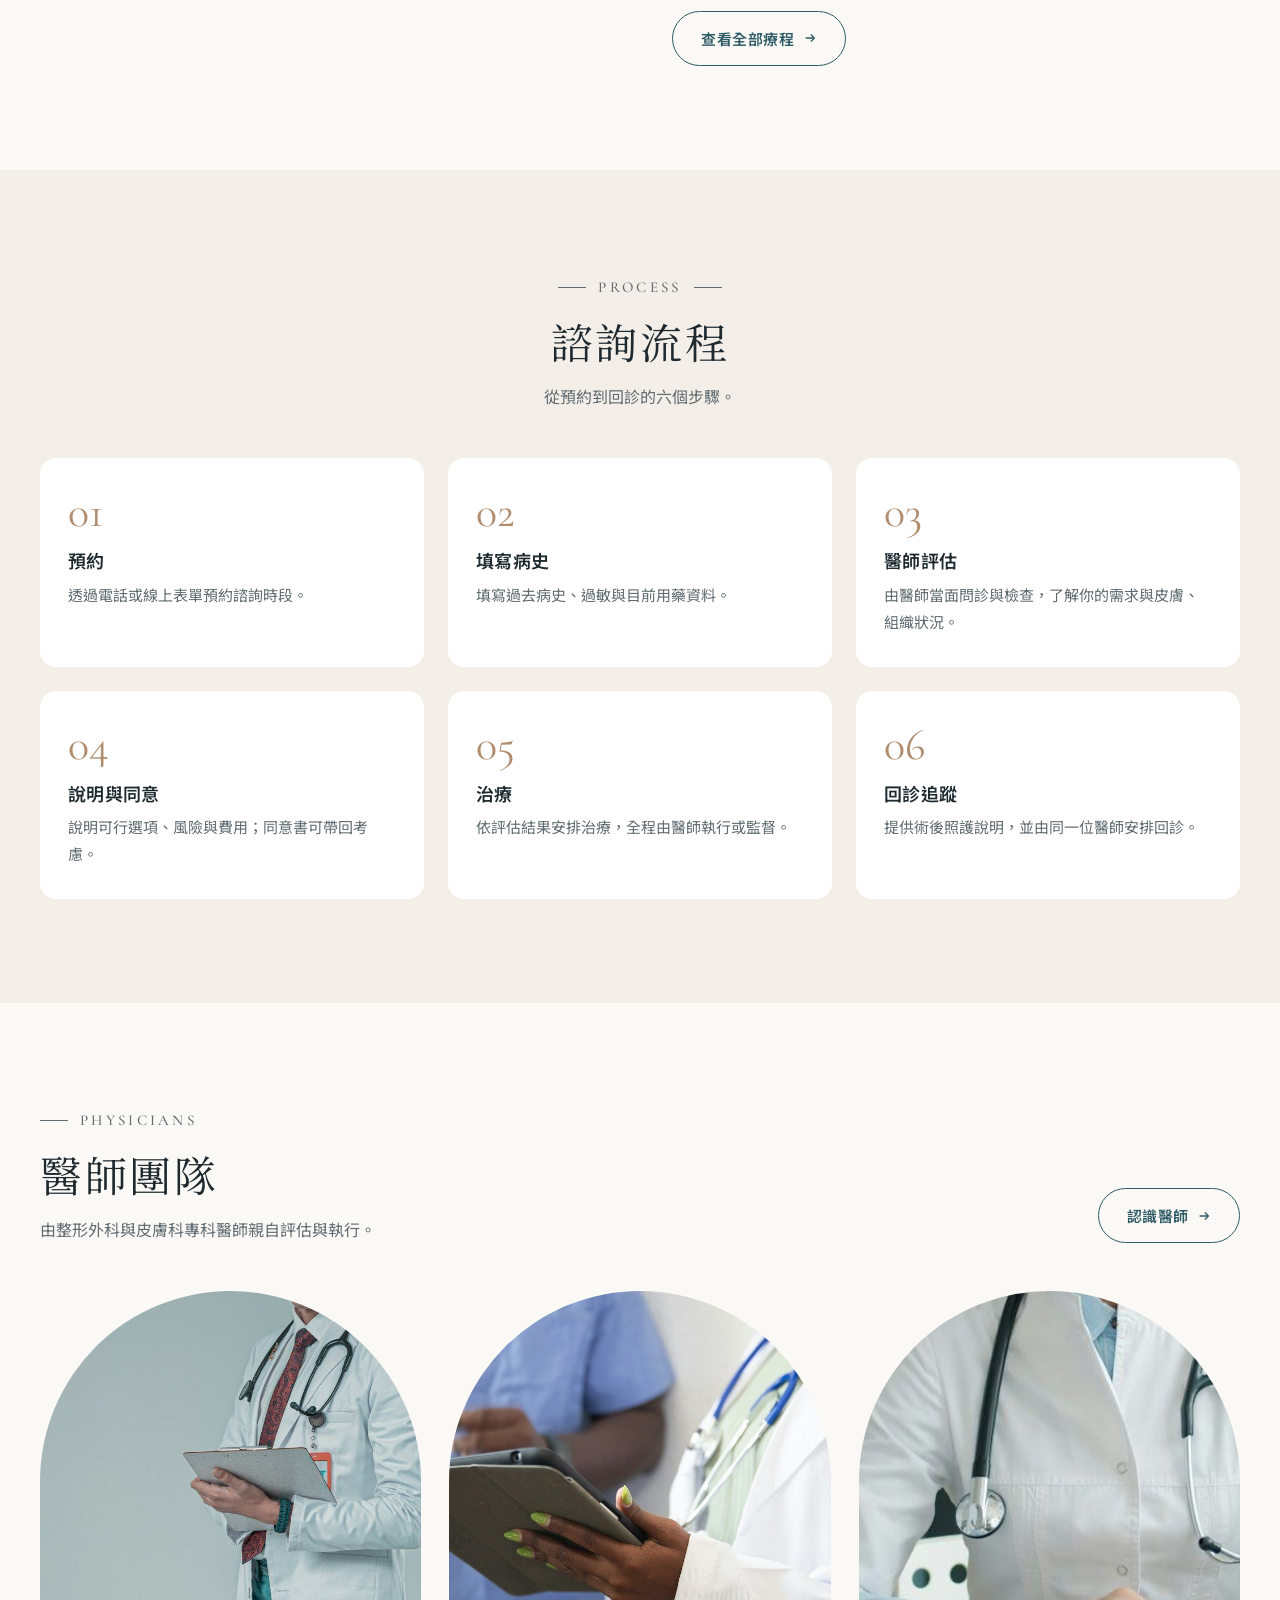
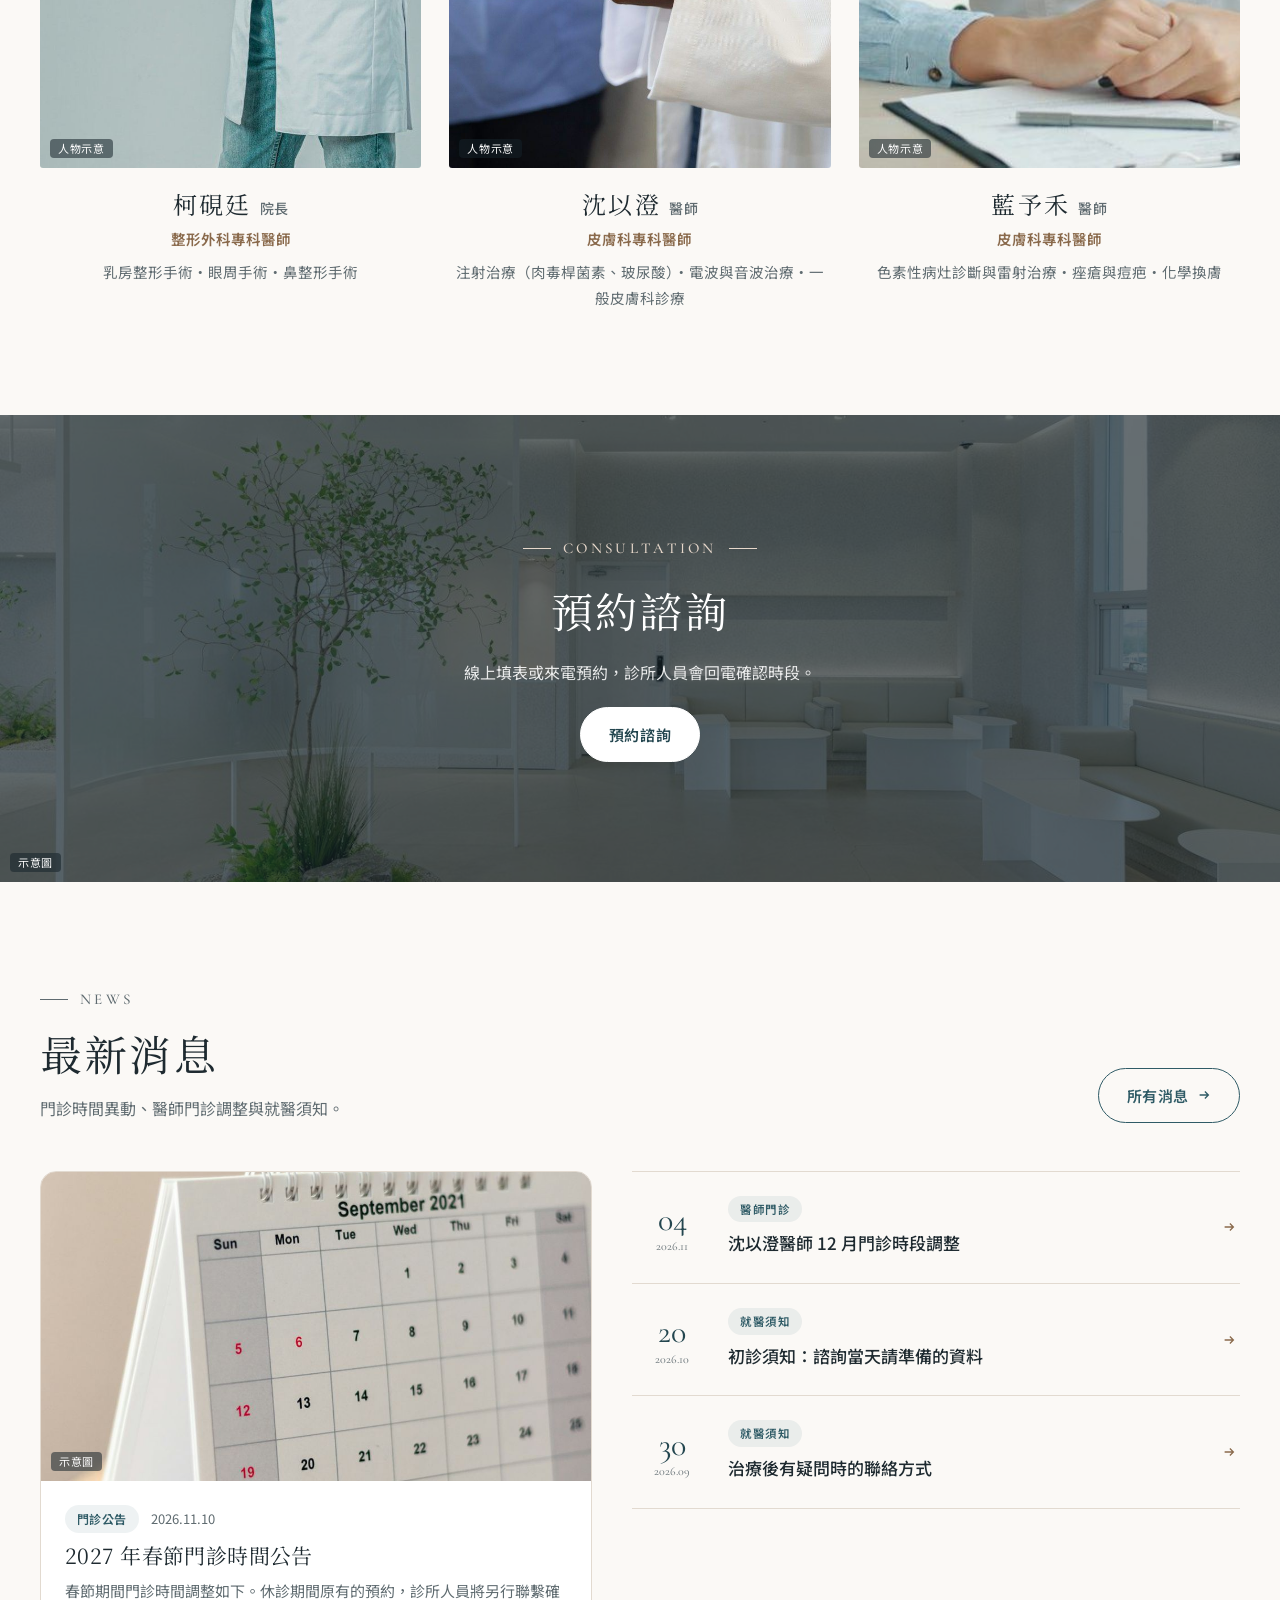
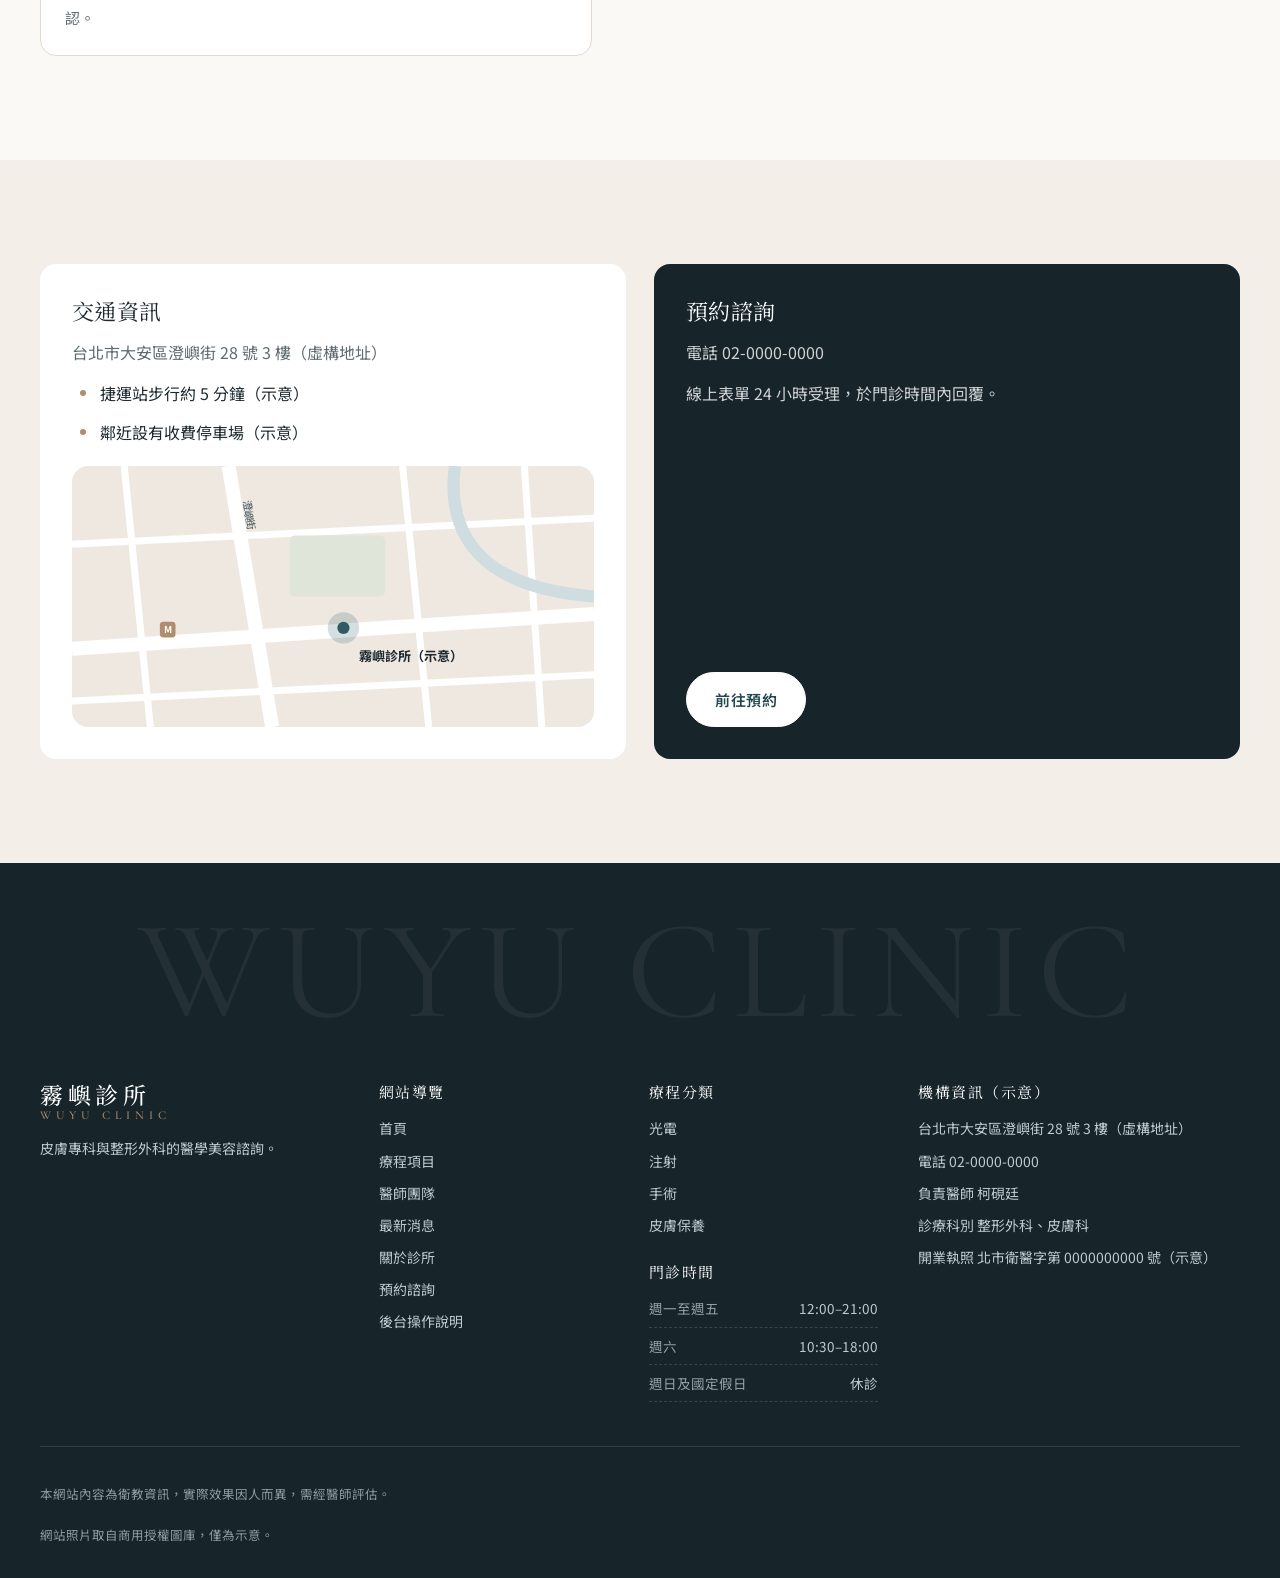
==== commit c6071a2c: "Tone down copy: clinic name as headline, plain section titles; update quote PDF Co-Authored-By: Clau" ====
--- a/a/index.html
+++ b/a/index.html
@@ -484,6 +484,7 @@
 
 .hero h1 .nb{white-space:nowrap}
 @media (max-width:420px){.hero h1{font-size:24px}}
+.hero h1.hero-name{font-size:clamp(40px,5vw,72px);letter-spacing:.18em;font-weight:400}@media (max-width:420px){.hero h1.hero-name{font-size:36px}}
 </style>
 <div id="shell-top"></div>
 <main id="app" class="app"></main>
@@ -491,7 +492,7 @@
 <script>const OTHER_URL = "../b/";
 const CLINIC = {
   name: '霧嶼診所', en: 'WUYU CLINIC',
-  tagline: '在所有改變發生之前，先聽醫師把話說清楚。',
+  tagline: '台北・皮膚科與整形外科',
   sub: '皮膚專科與整形外科的醫學美容諮詢',
   address: '台北市大安區澄嶼街 28 號 3 樓（虛構地址）',
   phone: '02-0000-0000',
@@ -765,9 +766,9 @@
 
 const ABOUT = {
   values: [
-    ['問診在治療之前', '評估後若不建議治療，會直接說明原因與其他選擇。'],
-    ['把風險講清楚', '每個療程頁都列出副作用、不適合對象與照護方式，諮詢時也會逐項說明。'],
-    ['同一位醫師追蹤', '治療與回診由同一位醫師負責，讓評估與追蹤前後一致。']
+    ['諮詢與評估', '評估後若不建議治療，會直接說明原因與其他選擇。'],
+    ['風險說明', '每個療程頁都列出副作用、不適合對象與照護方式，諮詢時也會逐項說明。'],
+    ['回診追蹤', '治療與回診由同一位醫師負責，讓評估與追蹤前後一致。']
   ],
   facilities: [['獨立諮詢室', '一對一問診，保護隱私。', 5, 'hero-2'], ['光電治療室', '依設備分區設置，治療前後完成清潔。', 17, 'light-1'], ['注射治療室', '備有玻尿酸酶與緊急處置流程。', 31, 'care-2'], ['手術室與恢復室', '配置生理監視與急救設備。', 43, 'surgery-1']],
   permit: '使用之藥品與醫療器材皆具衛生福利部許可證，字號於正式網站填入。'
@@ -963,7 +964,7 @@
     ['更換首頁與內頁圖片', '首頁主視覺與各內頁橫幅都在「首頁設定」裡更換。點「更換圖片」，從媒體庫選一張，按下更新就完成。', s1, ['點「更換圖片」開啟媒體庫', '選擇圖片後自動套用', '替代文字讓搜尋引擎看懂圖片'], '示範互動：試著點「更換圖片」並選一張，再回首頁看看。重新整理後還原。'],
     ['上傳與管理圖片', '所有圖片集中在媒體庫。上傳一次，首頁、療程、文章都能重複選用。', s2, ['拖曳上傳，不需另外裁切工具', '同一張圖可用在多個頁面'], ''],
     ['新增、調整、下架療程', '療程列表一眼看到每個項目的狀態。「轉為草稿」就是下架：前台立刻不顯示，但內容保留，隨時可以重新發布。', s3, ['「新增療程」建立新項目', '「轉為草稿」下架，不會刪除內容', '「移至回收桶」才是刪除，30 天內可復原'], '示範互動：試著把一個療程「轉為草稿」，再到前台療程列表看看。重新整理後還原。'],
-    ['療程內容用填表的方式編輯', '每個欄位對應前台的一個區塊，填好就會自動排版。風險、不適合對象、術後照護設為必填，固定聲明由系統帶入。', s4, ['欄位與前台區塊一一對應', '必填欄位沒填無法發布', '用詞檢查提醒可能違規的字詞'], '示範互動：在「一句話簡介」試著輸入療效承諾類的字詞，看看提醒怎麼出現。'],
+    ['編輯療程內容', '每個欄位對應前台的一個區塊，填好就會自動排版。風險、不適合對象、術後照護設為必填，固定聲明由系統帶入。', s4, ['欄位與前台區塊一一對應', '必填欄位沒填無法發布', '用詞檢查提醒可能違規的字詞'], '示範互動：在「一句話簡介」試著輸入療效承諾類的字詞，看看提醒怎麼出現。'],
     ['新增、編輯、刪除最新消息', '發公告就像用 Word：輸入標題與內文，選擇分類（門診公告、醫師門診、就醫須知），發布後自動出現在首頁與最新消息列表。', s5, ['所見即所得的編輯器', '選擇分類，前台自動歸類', '勾選相關療程，公告會顯示在療程頁'], ''],
     ['更新醫師資料', '醫師異動、新增學經歷或更換照片，都在醫師頁面填表完成，前台醫師介紹會同步更新。', s6, ['學經歷可增減與排序', '顯示順序決定前台排列'], '']
   ];
@@ -1071,7 +1072,7 @@
     <section class="hero"><div class="wrap hero-grid">
       <div class="hero-main" data-hero-video>
         <img src="${IMG(HERO_IMGS[S.hero])}" alt="${HERO_LABELS[S.hero]}（示意圖）" class="hero-img">
-        <div class="hero-t">${eyebrow('Dermatology · Plastic Surgery')}<h1><span class="nb">在所有改變發生之前，</span><br><span class="nb">先聽醫師把話說清楚。</span></h1><p>由整形外科與皮膚科專科醫師共同看診。治療前，我們會說明可行的選項、可能的風險與照護方式，讓你有時間考慮。</p>
+        <div class="hero-t">${eyebrow('WUYU CLINIC')}<h1 class="hero-name">霧嶼診所</h1><p>台北・皮膚科與整形外科</p>
           <div class="row">${L('treatments', '認識療程', 'btn light')}${L('contact', '預約諮詢', 'btn ghost')}</div></div>
         ${badge()}<span class="pic-tag" data-vid-label>示意圖｜${HERO_LABELS[S.hero]}</span>
       </div>
@@ -1086,7 +1087,7 @@
     </div></section>
     <section class="sec alt" data-rv><div class="wrap split-intro">
       <div class="stack">${pic('about-0', '診所走廊', 'arch')}${pic('hero-2', '諮詢室', 'r11 over')}</div>
-      <div class="intro-t">${eyebrow('About Wuyu')}<h2>把每一個選項，<br>說清楚再開始。</h2><p>霧嶼診所由整形外科與皮膚科專科醫師共同看診。我們相信醫學美容應從評估開始：了解你的需求、皮膚與組織狀況，再一起討論是否需要治療、適合哪一種方式。</p>
+      <div class="intro-t">${eyebrow('About Wuyu')}<h2>關於霧嶼</h2><p>由整形外科與皮膚科專科醫師看診，療程分為光電、注射、手術與皮膚保養四類。</p>
         <ul class="checks">${ABOUT.values.map(([h, p]) => `<li><b>${h}</b>${p}</li>`).join('')}</ul>${L('about', '認識診所 ' + ARROW, 'btn line')}</div>
     </div></section>
     <section class="sec" data-rv><div class="wrap">
@@ -1104,7 +1105,7 @@
       <div class="sec-h row-between"><div>${eyebrow('Physicians')}<h2>醫師團隊</h2><p>由整形外科與皮膚科專科醫師親自評估與執行。</p></div>${L('doctors', '認識醫師 ' + ARROW, 'btn line')}</div>
       <div class="grid3">${d.map(x => `<a class="dcard" href="#doctors">${pic(x.photo, x.name + '醫師', 'arch', '', '人物示意')}<div class="dcard-b"><h3>${x.name}<small>${x.title}</small></h3><p class="spec">${x.spec}</p><p>${x.skills.slice(0, 3).join('・')}</p></div></a>`).join('')}</div>
     </div></section>
-    <section class="cta-band" data-rv><img src="${IMG('hero-1')}" alt="" class="cta-bg"><div class="wrap cta-in">${eyebrow('Consultation')}<h2>從一次面對面的諮詢開始</h2><p>可以先帶著問題來，不需要當天決定。</p>${L('contact', '預約諮詢', 'btn light')}</div><span class="banner-tag">示意圖</span></section>
+    <section class="cta-band" data-rv><img src="${IMG('hero-1')}" alt="" class="cta-bg"><div class="wrap cta-in">${eyebrow('Consultation')}<h2>預約諮詢</h2><p>線上填表或來電預約，診所人員會回電確認時段。</p>${L('contact', '預約諮詢', 'btn light')}</div><span class="banner-tag">示意圖</span></section>
     <section class="sec" data-rv><div class="wrap">
       <div class="sec-h row-between"><div>${eyebrow('News')}<h2>最新消息</h2><p>門診時間異動、醫師門診調整與就醫須知。</p></div>${L('articles', '所有消息 ' + ARROW, 'btn line')}</div>
       <div class="news-grid">${aCard(ARTICLES[0])}<ul class="news-list">${ARTICLES.slice(1).map(a => `<li><a href="#a-${a.id}"><time><b>${a.date.slice(8)}</b>${a.date.slice(0, 7).replace('-', '.')}</time><span><small class="tag">${a.tag}</small>${a.title}</span>${ARROW}</a></li>`).join('')}</ul></div>
@@ -1215,7 +1216,7 @@
   },
 
   backend({ toast, screens }) {
-    return banner('backend', '診所人員可以自己做的事', '正式網站採用 WordPress。以下為後台畫面示意：日常更新都是填表單與按按鈕，不需要程式背景。', [[null, '後台操作說明']]) + `
+    return banner('backend', '後台操作說明', '正式網站採用 WordPress，以下為後台畫面示意。', [[null, '後台操作說明']]) + `
     <section class="sec tight"><div class="wrap">${toast}
       <nav class="toc" aria-label="本頁內容">${screens.map(([h], i) => `<button type="button" data-jump="bk${i}">${h}</button>`).join('')}</nav>
       ${screens.map(([h, p, frame, pts, demo], i) => `<section class="bk" id="bk${i}"><div class="bk-t"><span class="n">${String(i + 1).padStart(2, '0')}</span><div><h2>${h}</h2><p>${p}</p><ul class="checks plain">${pts.map(x => `<li>${x}</li>`).join('')}</ul>${demo ? `<p class="demo-note">${demo}</p>` : ''}</div></div>${frame}</section>`).join('')}
